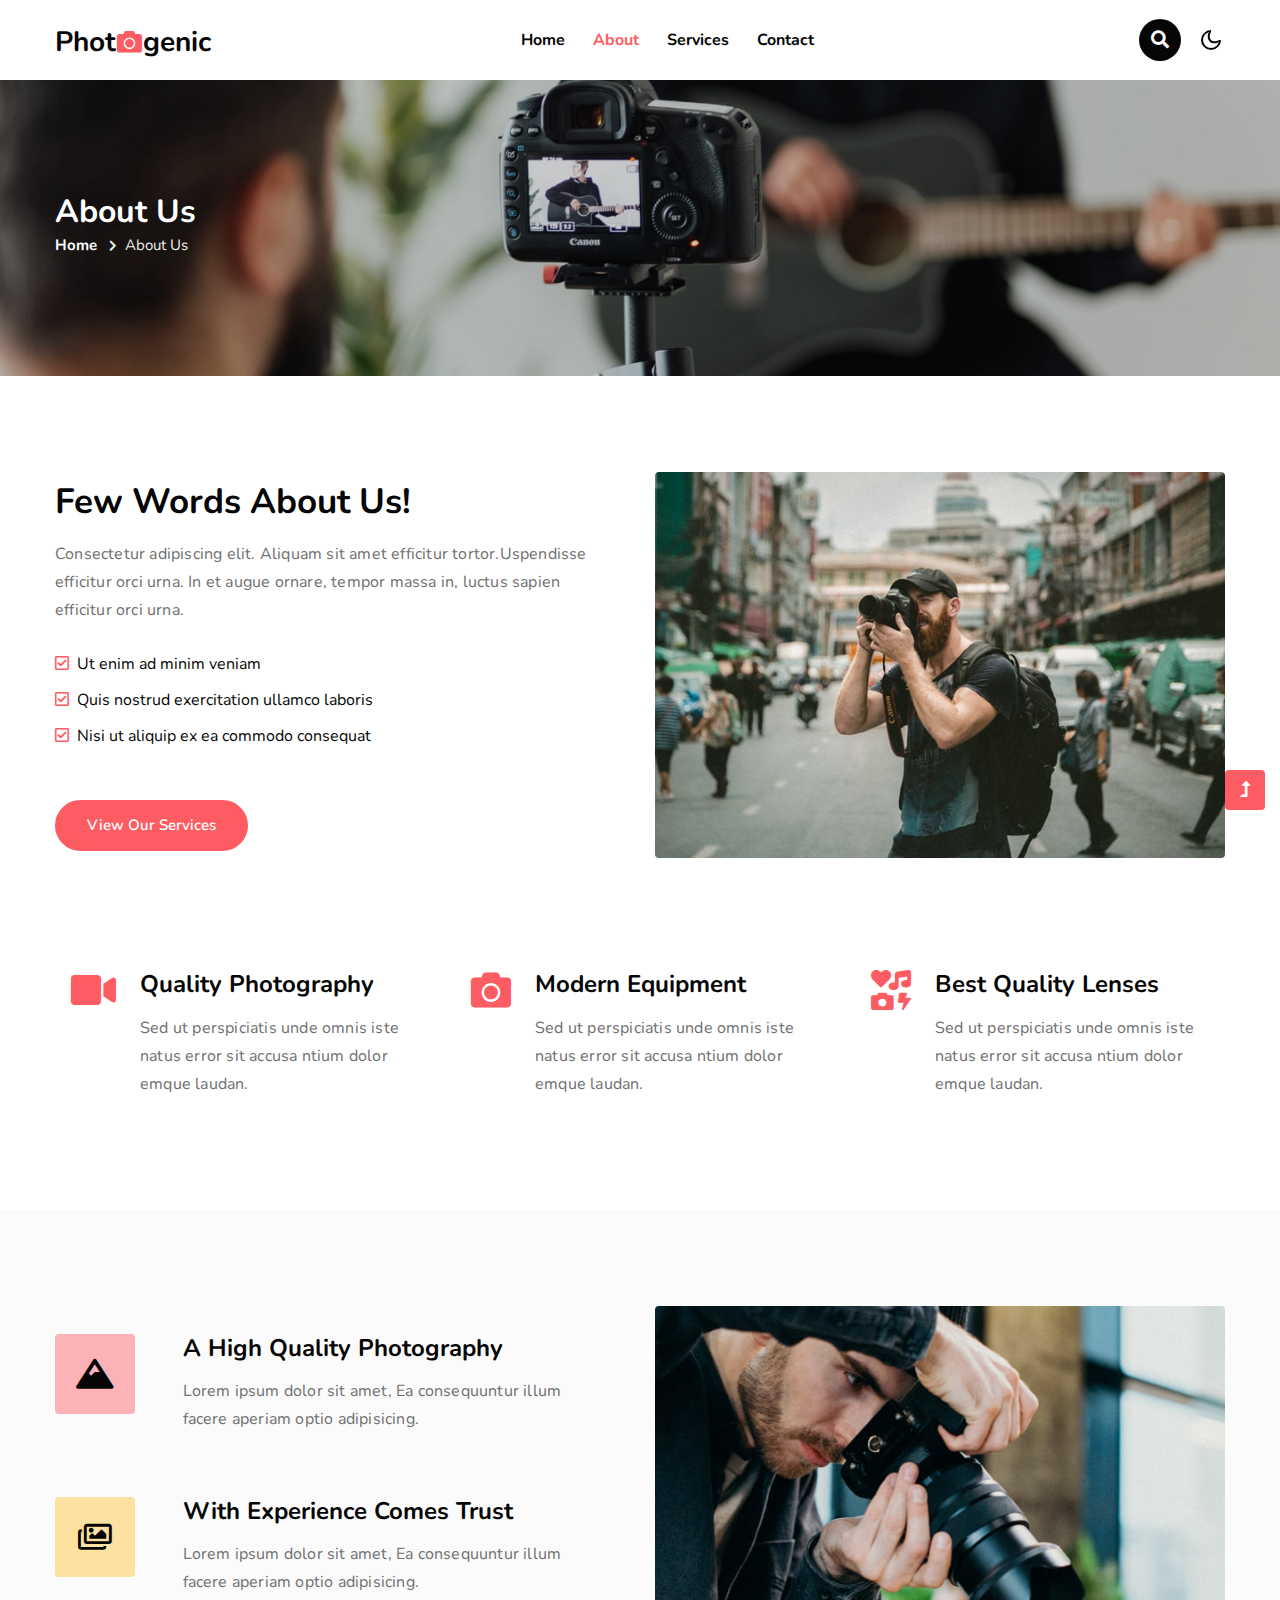
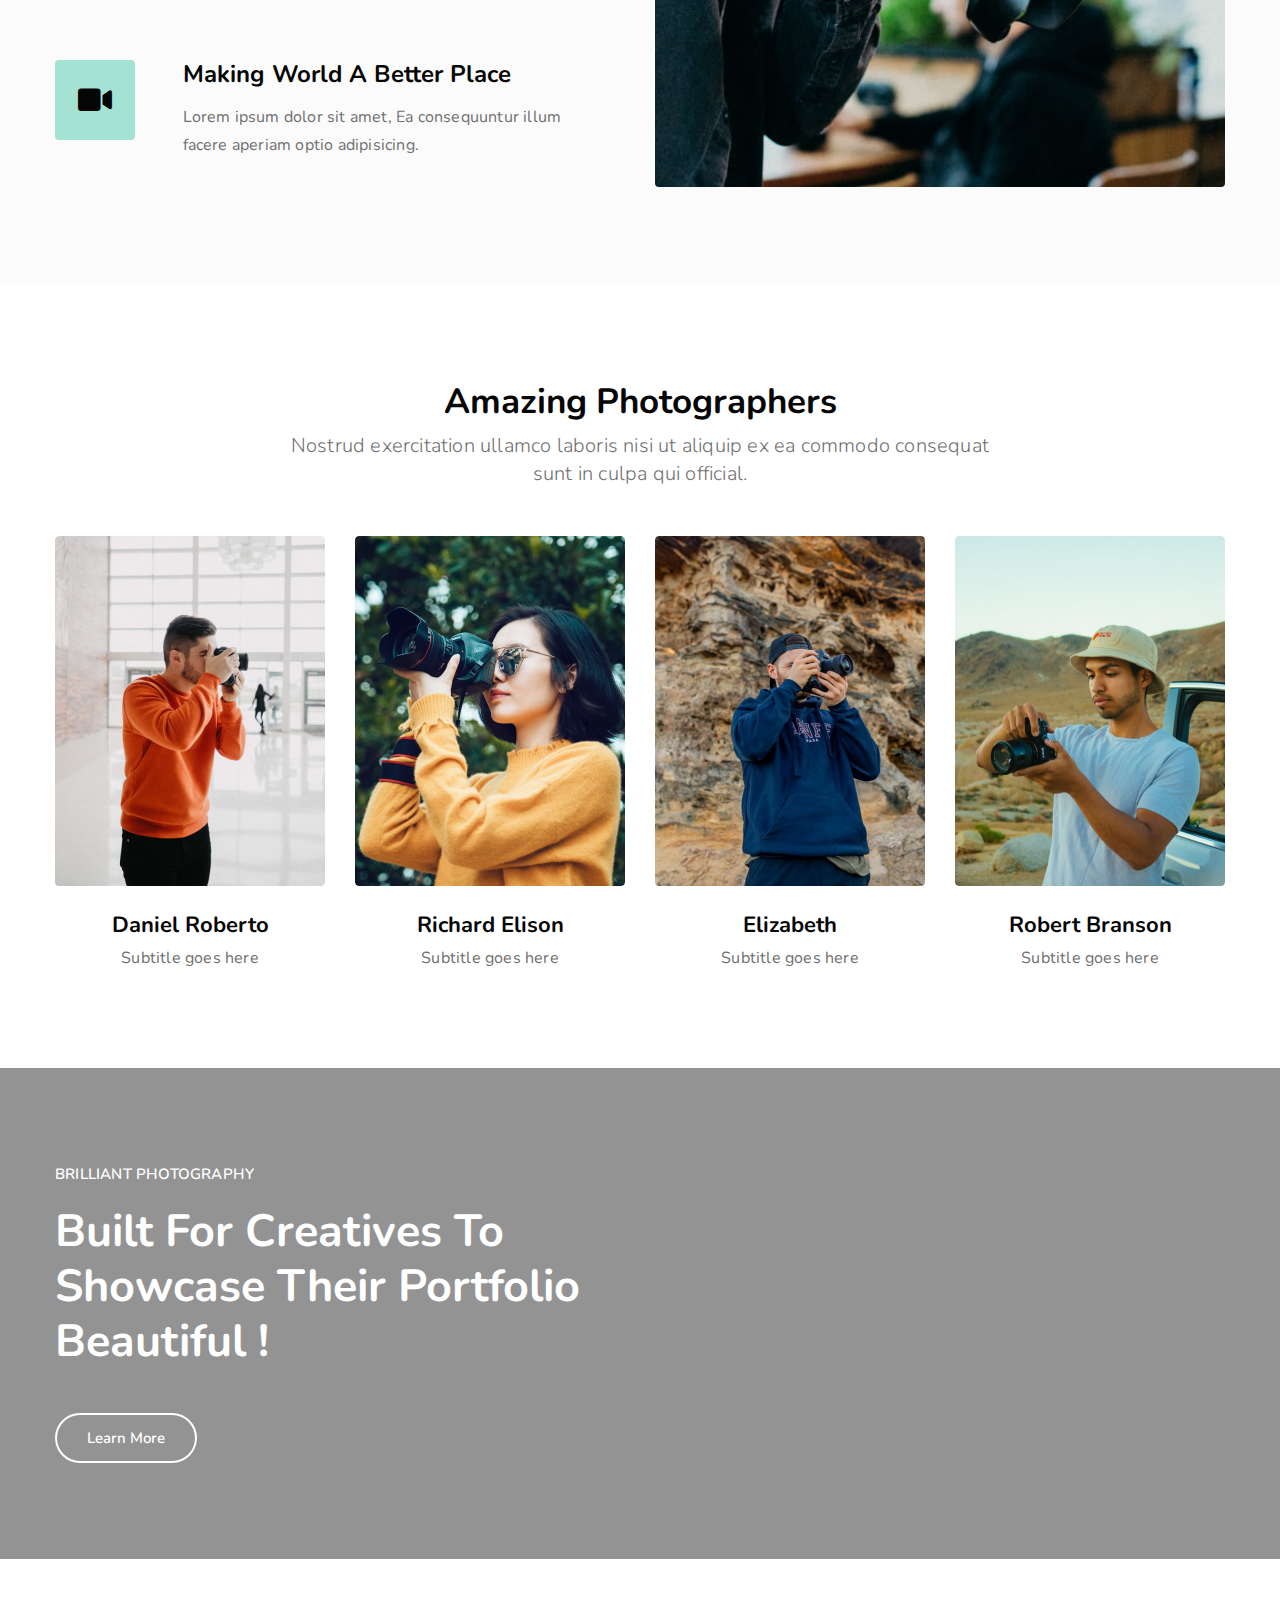
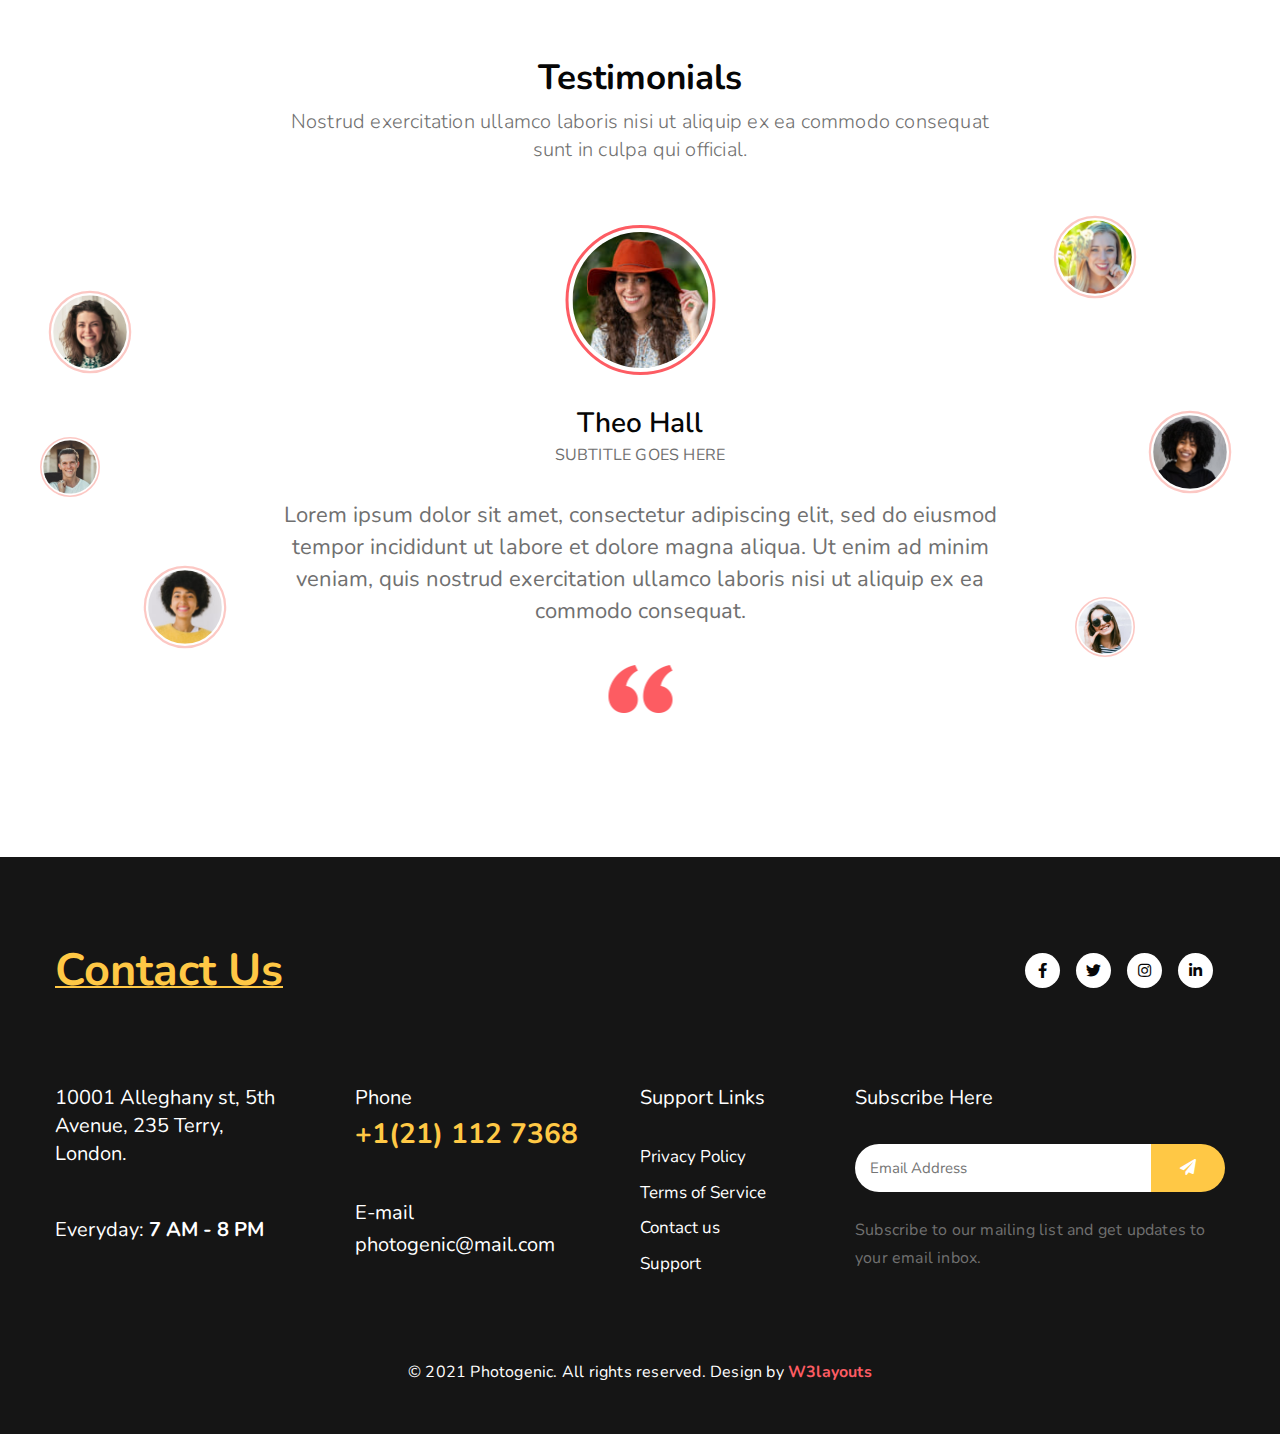
==== about.html @ de272d71 "V1" ====
<!--
Author: W3layouts
Author URL: http://w3layouts.com
-->
<!doctype html>
<html lang="en">

<head>
    <!-- Required meta tags -->
    <meta charset="utf-8">
    <meta name="viewport" content="width=device-width, initial-scale=1, shrink-to-fit=no">
    <title>Photogenic - Photo Gallery Category Bootstrap Responsive Website Template - About Us : W3Layouts</title>
    <!-- google-fonts -->
    <link href="//fonts.googleapis.com/css2?family=Nunito:wght@200;300;400;600;700;800;900&display=swap"
        rel="stylesheet">
    <link href="//fonts.googleapis.com/css2?family=Playfair+Display:wght@400;500;600;700;800;900&display=swap"
        rel="stylesheet">
    <!-- //google-fonts -->
    <!-- Template CSS Style link -->
    <link rel="stylesheet" href="assets/css/style-starter.css">
</head>

<body>
    <!--header-->
    <header id="site-header" class="fixed-top">
        <div class="container">
            <nav class="navbar navbar-expand-lg stroke">
                <h1>
                    <a class="navbar-brand" href="index.html">
                        Phot<i class="fas fa-camera"></i>genic
                    </a>
                </h1>
                <!-- if logo is image enable this   
    <a class="navbar-brand" href="#index.html">
        <img src="image-path" alt="Your logo" title="Your logo" style="height:35px;" />
    </a> -->
                <button class="navbar-toggler  collapsed bg-gradient" type="button" data-toggle="collapse"
                    data-target="#navbarTogglerDemo02" aria-controls="navbarTogglerDemo02" aria-expanded="false"
                    aria-label="Toggle navigation">
                    <span class="navbar-toggler-icon fa icon-expand fa-bars"></span>
                    <span class="navbar-toggler-icon fa icon-close fa-times"></span>
                </button>

                <div class="collapse navbar-collapse" id="navbarTogglerDemo02">
                    <ul class="navbar-nav mx-lg-auto">
                        <li class="nav-item">
                            <a class="nav-link" href="index.html">Home <span class="sr-only">(current)</span></a>
                        </li>
                        <li class="nav-item active">
                            <a class="nav-link" href="about.html">About</a>
                        </li>
                        <li class="nav-item">
                            <a class="nav-link" href="services.html">Services</a>
                        </li>
                        <li class="nav-item">
                            <a class="nav-link" href="contact.html">Contact</a>
                        </li>
                    </ul>
                </div>
                <!-- search button -->
                <div class="search-right ml-lg-3">
                    <div class="search-container">
                        <form action="/search" method="get">
                            <input class="search expandright" id="searchright" type="search" name="q"
                                placeholder="Search">
                            <label class="button searchbutton" for="searchright"><i class="fas fa-search"></i></label>
                        </form>
                    </div>
                </div>
                <!-- //search button -->
                <!-- toggle switch for light and dark theme -->
                <div class="cont-ser-position">
                    <nav class="navigation">
                        <div class="theme-switch-wrapper">
                            <label class="theme-switch" for="checkbox">
                                <input type="checkbox" id="checkbox">
                                <div class="mode-container">
                                    <i class="gg-sun"></i>
                                    <i class="gg-moon"></i>
                                </div>
                            </label>
                        </div>
                    </nav>
                </div>
                <!-- //toggle switch for light and dark theme -->
            </nav>
        </div>
    </header>
    <!--//header-->

    <!-- inner banner -->
    <section class="inner-banner py-5">
        <div class="w3l-breadcrumb py-lg-5">
            <div class="container pt-sm-5 pt-4 pb-sm-4">
                <h4 class="inner-text-title font-weight-bold pt-5">About Us</h4>
                <ul class="breadcrumbs-custom-path">
                    <li><a href="index.html">Home</a></li>
                    <li class="active"><span class="fa fa-chevron-right mx-2" aria-hidden="true"></span>About Us</li>
                </ul>
            </div>
        </div>
    </section>
    <!-- //inner banner -->

    <!-- about section -->
    <section class="w3l-about py-5">
        <div class="container py-md-5 py-4">
            <div class="row align-items-center">
                <div class="col-lg-6 pr-lg-5">
                    <h3 class="title-style mb-sm-3 mb-2">Few Words About Us!</h3>
                    <p>Consectetur adipiscing elit. Aliquam sit amet
                        efficitur tortor.Uspendisse efficitur orci urna. In et augue ornare, tempor massa in, luctus
                        sapien efficitur orci urna.</p>
                    <ul class="list-about-2 mt-sm-4 mt-3">
                        <li class="py-1"><i class="far fa-check-square mr-2"></i>Ut enim ad minim
                            veniam</li>
                        <li class="py-2"><i class="far fa-check-square mr-2"></i>Quis nostrud
                            exercitation
                            ullamco
                            laboris</li>
                        <li class="py-1"><i class="far fa-check-square mr-2"></i>Nisi ut aliquip ex
                            ea commodo
                            consequat</li>
                    </ul>
                    <a class="btn btn-style btn-style-primary-2 mt-lg-5 mt-4" href="services.html">View Our Services</a>
                </div>
                <div class="col-lg-6 mt-lg-0 mt-5">
                    <img src="assets/images/about.jpg" alt="" class="img-fluid" />
                </div>
            </div>
            <div class="row mt-5 pt-lg-5 pt-sm-2">
                <div class="col-lg-4 col-md-6">
                    <div class="about-single p-md-3 d-flex justify-content-between">
                        <div class="about-icon mr-4">
                            <i class="fas fa-video"></i>
                        </div>
                        <div class="about-content">
                            <h5 class="mb-3">Quality Photography</h5>
                            <p>Sed ut perspiciatis unde omnis iste natus error sit accusa ntium dolor emque
                                laudan.</p>
                        </div>
                    </div>
                </div>
                <div class="col-lg-4 col-md-6 mt-md-0 mt-4">
                    <div class="about-single p-md-3 d-flex justify-content-between">
                        <div class="about-icon mr-4">
                            <i class="fas fa-camera"></i>
                        </div>
                        <div class="about-content">
                            <h5 class="mb-3">Modern Equipment</h5>
                            <p>Sed ut perspiciatis unde omnis iste natus error sit accusa ntium dolor emque
                                laudan.</p>
                        </div>
                    </div>
                </div>
                <div class="col-lg-4 col-md-6 mt-md-0 mt-4">
                    <div class="about-single p-md-3 d-flex justify-content-between">
                        <div class="about-icon mr-4">
                            <i class="fas fa-icons"></i>
                        </div>
                        <div class="about-content">
                            <h5 class="mb-3">Best Quality Lenses</h5>
                            <p>Sed ut perspiciatis unde omnis iste natus error sit accusa ntium dolor emque
                                laudan.</p>
                        </div>
                    </div>
                </div>
            </div>
        </div>
    </section>
    <!-- //about section -->

    <!-- features section -->
    <section class="w3l-content-4 py-5" id="features">
        <div class="container py-md-5 py-4">
            <div class="content-info-in row align-items-center">
                <div class="content-left col-lg-6 pr-lg-5">
                    <div class="row content4-right-grids mb-sm-5 mb-4 pb-3">
                        <div class="col-2 content4-right-icon">
                            <div class="content4-icon icon-clr1">
                                <i class="fas fa-mountain"></i>
                            </div>
                        </div>
                        <div class="col-10 content4-right-info pl-lg-5">
                            <h6><a href="#url">A high quality photography</a></h6>
                            <p>Lorem ipsum dolor sit amet, Ea consequuntur illum facere aperiam optio
                                adipisicing.</p>
                        </div>
                    </div>
                    <div class="row content4-right-grids mb-sm-5 mb-4 pb-3">
                        <div class="col-2 content4-right-icon">
                            <div class="content4-icon icon-clr2">
                                <i class="far fa-images"></i>
                            </div>
                        </div>
                        <div class="col-10 content4-right-info pl-lg-5">
                            <h6><a href="#url">With experience comes trust</a></h6>
                            <p>Lorem ipsum dolor sit amet, Ea consequuntur illum facere aperiam optio
                                adipisicing.</p>
                        </div>
                    </div>
                    <div class="row content4-right-grids">
                        <div class="col-2 content4-right-icon">
                            <div class="content4-icon icon-clr3">
                                <i class="fas fa-video"></i>
                            </div>
                        </div>
                        <div class="col-10 content4-right-info pl-lg-5">
                            <h6><a href="#url">Making world a better place</a></h6>
                            <p>Lorem ipsum dolor sit amet, Ea consequuntur illum facere aperiam optio
                                adipisicing.</p>
                        </div>
                    </div>
                </div>
                <div class="content-right col-lg-6 mt-lg-0 mt-5">
                    <img src="assets/images/about2.jpg" alt="" class="img-fluid" />
                </div>
            </div>
        </div>
    </section>
    <!-- //features section -->

    <!-- team section -->
    <div class="team-area py-5" id="team">
        <div class="container py-lg-5 py-md-4 py-2">
            <div class="title-heading-w3 text-center mx-auto mb-sm-5 mb-4" style="max-width:700px">
                <h3 class="title-style">Amazing Photographers</h3>
                <p class="lead mt-2">Nostrud exercitation ullamco laboris nisi
                    ut aliquip ex ea commodo consequat sunt in culpa qui official.</p>
            </div>
            <div class="row mt-lg-5 mt-4">
                <div class="col-lg-3 col-sm-6 col-xs-12">
                    <div class="single-team">
                        <div class="img-area">
                            <img src="assets/images/team1.jpg" class="img-fluid radius-image" alt="">
                            <div class="social">
                                <ul class="list-inline">
                                    <li><a href="#url"><i class="fab fa-facebook-f"></i></a></li>
                                    <li><a href="#url"><i class="fab fa-twitter"></i></a></li>
                                    <li><a href="#url"><i class="fab fa-linkedin-in"></i></a></li>
                                </ul>
                            </div>
                        </div>
                        <div class="img-text">
                            <h4>Daniel Roberto</h4>
                            <p>Subtitle goes here</p>
                        </div>
                    </div>
                </div>
                <div class="col-lg-3 col-sm-6 col-xs-12 mt-sm-0 mt-5">
                    <div class="single-team">
                        <div class="img-area">
                            <img src="assets/images/team2.jpg" class="img-fluid radius-image" alt="">
                            <div class="social">
                                <ul class="list-inline">
                                    <li><a href="#url"><i class="fab fa-facebook-f"></i></a></li>
                                    <li><a href="#url"><i class="fab fa-twitter"></i></a></li>
                                    <li><a href="#url"><i class="fab fa-linkedin-in"></i></a></li>
                                </ul>
                            </div>
                        </div>
                        <div class="img-text">
                            <h4>Richard Elison</h4>
                            <p>Subtitle goes here</p>
                        </div>
                    </div>
                </div>
                <div class="col-lg-3 col-sm-6 col-xs-12 mt-lg-0 mt-5">
                    <div class="single-team">
                        <div class="img-area">
                            <img src="assets/images/team3.jpg" class="img-fluid radius-image" alt="">
                            <div class="social">
                                <ul class="list-inline">
                                    <li><a href="#url"><i class="fab fa-facebook-f"></i></a></li>
                                    <li><a href="#url"><i class="fab fa-twitter"></i></a></li>
                                    <li><a href="#url"><i class="fab fa-linkedin-in"></i></a></li>
                                </ul>
                            </div>
                        </div>
                        <div class="img-text">
                            <h4>Elizabeth</h4>
                            <p>Subtitle goes here</p>
                        </div>
                    </div>
                </div>
                <div class="col-lg-3 col-sm-6 col-xs-12 mt-lg-0 mt-5">
                    <div class="single-team">
                        <div class="img-area">
                            <img src="assets/images/team4.jpg" class="img-fluid radius-image" alt="">
                            <div class="social">
                                <ul class="list-inline">
                                    <li><a href="#url"><i class="fab fa-facebook-f"></i></a></li>
                                    <li><a href="#url"><i class="fab fa-twitter"></i></a></li>
                                    <li><a href="#url"><i class="fab fa-linkedin-in"></i></a></li>
                                </ul>
                            </div>
                        </div>
                        <div class="img-text">
                            <h4>Robert Branson</h4>
                            <p>Subtitle goes here</p>
                        </div>
                    </div>
                </div>
            </div>
        </div>
    </div>
    <!-- //team section -->

    <!-- content with bg -->
    <section class="w3l-content-bg">
        <div class="container py-md-5 py-4">
            <div class="row py-5">
                <div class="col-md-7">
                    <div class="left-content-bg">
                        <p class="text-tag">Brilliant Photography</p>
                        <h4 class="text-head-content">Built For Creatives To Showcase Their Portfolio Beautiful !</h4>
                        <a class="btn btn-style mt-4" href="services.html">Learn More</a>
                    </div>
                </div>
            </div>
        </div>
    </section>
    <!-- //content with bg -->

    <!-- testimonial section -->
    <section id="testimonial-area" class="pt-5">
        <div class="container pt-md-5 pt-4">
            <div class="title-heading-w3 text-center mx-auto mb-sm-5 mb-4" style="max-width:700px">
                <h3 class="title-style">Testimonials</h3>
                <p class="lead mt-2">Nostrud exercitation ullamco laboris nisi
                    ut aliquip ex ea commodo consequat sunt in culpa qui official.</p>
            </div>
            <div class="testi-wrap">
                <div class="client-single active position-1" data-position="position-1">
                    <div class="client-img">
                        <img src="assets/images/testi4.jpg" alt="" />
                    </div>
                    <div class="client-info">
                        <h3>Theo Hall</h3>
                        <p>Subtitle goes here</p>
                    </div>
                    <div class="client-comment">
                        <h3>Lorem ipsum dolor sit amet, consectetur adipiscing elit, sed do eiusmod tempor incididunt ut
                            labore et dolore magna aliqua. Ut enim ad minim veniam, quis nostrud exercitation ullamco
                            laboris nisi ut aliquip ex ea commodo consequat. </h3>
                        <img src="assets/images/quote.png" alt="" />
                    </div>
                </div>

                <div class="client-single inactive position-2" data-position="position-2">
                    <div class="client-img">
                        <img src="assets/images/testi2.jpg" alt="" />
                    </div>
                    <div class="client-info">
                        <h3>Olive Yew</h3>
                        <p>Subtitle goes here</p>
                    </div>
                    <div class="client-comment">
                        <h3>Lorem ipsum dolor sit amet, consectetur adipiscing elit, sed do eiusmod tempor incididunt ut
                            labore et dolore magna aliqua. Ut enim ad minim veniam, quis nostrud exercitation ullamco
                            laboris nisi ut aliquip ex ea commodo consequat. </h3>
                        <img src="assets/images/quote.png" alt="" />
                    </div>
                </div>

                <div class="client-single inactive position-3" data-position="position-3">
                    <div class="client-img">
                        <img src="assets/images/testi1.jpg" alt="" />
                    </div>
                    <div class="client-info">
                        <h3>Maya Didas</h3>
                        <p>Subtitle goes here</p>
                    </div>
                    <div class="client-comment">
                        <h3>Lorem ipsum dolor sit amet, consectetur adipiscing elit, sed do eiusmod tempor incididunt ut
                            labore et dolore magna aliqua. Ut enim ad minim veniam, quis nostrud exercitation ullamco
                            laboris nisi ut aliquip ex ea commodo consequat. </h3>
                        <img src="assets/images/quote.png" alt="" />
                    </div>
                </div>

                <div class="client-single inactive position-4" data-position="position-4">
                    <div class="client-img">
                        <img src="assets/images/testi3.jpg" alt="" />
                    </div>
                    <div class="client-info">
                        <h3>Brock Lee</h3>
                        <p>Subtitle goes here</p>
                    </div>
                    <div class="client-comment">
                        <h3>Lorem ipsum dolor sit amet, consectetur adipiscing elit, sed do eiusmod tempor incididunt ut
                            labore et dolore magna aliqua. Ut enim ad minim veniam, quis nostrud exercitation ullamco
                            laboris nisi ut aliquip ex ea commodo consequat. </h3>
                        <img src="assets/images/quote.png" alt="" />
                    </div>
                </div>

                <div class="client-single inactive position-5" data-position="position-5">
                    <div class="client-img">
                        <img src="assets/images/testi5.jpg" alt="" />
                    </div>
                    <div class="client-info">
                        <h3>Shona Leer</h3>
                        <p>Subtitle goes here</p>
                    </div>
                    <div class="client-comment">
                        <h3>Lorem ipsum dolor sit amet, consectetur adipiscing elit, sed do eiusmod tempor incididunt ut
                            labore et dolore magna aliqua. Ut enim ad minim veniam, quis nostrud exercitation ullamco
                            laboris nisi ut aliquip ex ea commodo consequat. </h3>
                        <img src="assets/images/quote.png" alt="" />
                    </div>
                </div>

                <div class="client-single inactive position-6" data-position="position-6">
                    <div class="client-img">
                        <img src="assets/images/testi6.jpg" alt="" />
                    </div>
                    <div class="client-info">
                        <h3>Dennis Lson</h3>
                        <p>Subtitle goes here</p>
                    </div>
                    <div class="client-comment">
                        <h3>Lorem ipsum dolor sit amet, consectetur adipiscing elit, sed do eiusmod tempor incididunt ut
                            labore et dolore magna aliqua. Ut enim ad minim veniam, quis nostrud exercitation ullamco
                            laboris nisi ut aliquip ex ea commodo consequat. </h3>
                        <img src="assets/images/quote.png" alt="" />
                    </div>
                </div>

                <div class="client-single inactive position-7" data-position="position-7">
                    <div class="client-img">
                        <img src="assets/images/testi7.jpg" alt="" />
                    </div>
                    <div class="client-info">
                        <h3>Jenna John</h3>
                        <p>Subtitle goes here</p>
                    </div>
                    <div class="client-comment">
                        <h3>Lorem ipsum dolor sit amet, consectetur adipiscing elit, sed do eiusmod tempor incididunt ut
                            labore et dolore magna aliqua. Ut enim ad minim veniam, quis nostrud exercitation ullamco
                            laboris nisi ut aliquip ex ea commodo consequat. </h3>
                        <img src="assets/images/quote.png" alt="" />
                    </div>
                </div>

            </div>
        </div>
    </section>
    <!-- //testimonial section -->

    <!-- footer -->
    <footer class="w3l-footer-29-main">
        <div class="footer-29-w3l py-5">
            <div class="container pt-md-5 pt-4">
                <div class="w3l-footer-text-style">
                    <div class="footer-list-cont d-flex align-items-center justify-content-between mb-5">
                        <h6 class="foot-sub-title">Contact Us</h6>
                        <div class="main-social-footer-29">
                            <a href="#facebook" class="facebook"><i class="fab fa-facebook-f"></i></a>
                            <a href="#twitter" class="twitter"><i class="fab fa-twitter"></i></a>
                            <a href="#instagram" class="instagram"><i class="fab fa-instagram"></i></a>
                            <a href="#linkedin" class="linkedin"><i class="fab fa-linkedin-in"></i></a>
                        </div>
                    </div>
                </div>
                <div class="row footer-top-29 pt-lg-5 pt-sm-4">
                    <div class="col-lg-3 col-sm-6">
                        <div class="address-grid">
                            <h5>10001 Alleghany st, 5th Avenue, 235 Terry, <br> London.</h5>
                            <h5 class="mt-sm-5 mt-4">Everyday: <span> 7 AM - 8 PM</span></h5>
                        </div>
                    </div>
                    <div class="col-lg-3 col-sm-6 mt-sm-0 mt-4">
                        <div class="address-grid">
                            <h5>Phone</h5>
                            <h5 class="phone-number-text mt-2"><a href="tel:+1(21) 112 7368">+1(21) 112 7368</a></h5>
                        </div>
                        <div class="address-grid mt-sm-5 mt-4">
                            <h5>E-mail</h5>
                            <h5 class="email-cont-text mt-1"> <a href="mailto:photogenic@mail.com"
                                    class="mail">photogenic@mail.com</a></h5>
                        </div>
                    </div>
                    <div class="col-lg-2 col-md-6 col-sm-5 footer-list-menu pl-lg-0 mt-lg-0 mt-sm-5 mt-4">
                        <div class="address-grid">
                            <h5 class="mb-4 pb-lg-2">Support Links</h5>
                            <ul>
                                <li><a href="#privacy">Privacy Policy</a></li>
                                <li><a href="#terms"> Terms of Service</a></li>
                                <li><a href="contact.html">Contact us</a></li>
                                <li><a href="#support"> Support</a></li>
                            </ul>
                        </div>
                    </div>
                    <div class="address-grid col-lg-4 col-md-6 col-sm-7 mt-lg-0 mt-sm-5 mt-4 w3l-footer-16-main">
                        <h5>Subscribe Here</h5>
                        <form action="#" class="subscribe d-flex mt-4 pt-lg-2 mb-4" method="post">
                            <input type="email" name="email" placeholder="Email Address" required="">
                            <button><span class="fa fa-paper-plane" aria-hidden="true"></span></button>
                        </form>
                        <p>Subscribe to our mailing list and get updates to your email inbox.</p>
                    </div>
                </div>
                <!-- copyright -->
                <div class="w3l-copyright text-center mt-lg-5 mt-sm-4 pt-md-4 pt-3">
                    <p class="copy-footer-29">© 2021 Photogenic. All rights reserved. Design by <a
                            href="https://w3layouts.com/" target="_blank">
                            W3layouts</a></p>
                </div>
            </div>
        </div>
    </footer>
    <!-- //footer -->

    <!-- Js scripts -->
    <!-- move top -->
    <button onclick="topFunction()" id="movetop" title="Go to top">
        <span class="fas fa-level-up-alt" aria-hidden="true"></span>
    </button>
    <script>
        // When the user scrolls down 20px from the top of the document, show the button
        window.onscroll = function () {
            scrollFunction()
        };

        function scrollFunction() {
            if (document.body.scrollTop > 20 || document.documentElement.scrollTop > 20) {
                document.getElementById("movetop").style.display = "block";
            } else {
                document.getElementById("movetop").style.display = "none";
            }
        }

        // When the user clicks on the button, scroll to the top of the document
        function topFunction() {
            document.body.scrollTop = 0;
            document.documentElement.scrollTop = 0;
        }
    </script>
    <!-- //move top -->

    <!-- common jquery plugin -->
    <script src="assets/js/jquery-3.3.1.min.js"></script>
    <!-- //common jquery plugin -->

    <!-- theme switch js (light and dark)-->
    <script src="assets/js/theme-change.js"></script>
    <!-- //theme switch js (light and dark)-->

    <!-- testimonial script -->
    <script>
        $(document).ready(function () {

            $('.client-single').on('click', function (event) {
                event.preventDefault();

                var active = $(this).hasClass('active');

                var parent = $(this).parents('.testi-wrap');

                if (!active) {
                    var activeBlock = parent.find('.client-single.active');

                    var currentPos = $(this).attr('data-position');

                    var newPos = activeBlock.attr('data-position');

                    activeBlock.removeClass('active').removeClass(newPos).addClass('inactive').addClass(
                        currentPos);
                    activeBlock.attr('data-position', currentPos);

                    $(this).addClass('active').removeClass('inactive').removeClass(currentPos).addClass(
                        newPos);
                    $(this).attr('data-position', newPos);

                }
            });

        }(jQuery));
    </script>
    <!-- //testimonial script -->

    <!-- MENU-JS -->
    <script>
        $(window).on("scroll", function () {
            var scroll = $(window).scrollTop();

            if (scroll >= 80) {
                $("#site-header").addClass("nav-fixed");
            } else {
                $("#site-header").removeClass("nav-fixed");
            }
        });

        //Main navigation Active Class Add Remove
        $(".navbar-toggler").on("click", function () {
            $("header").toggleClass("active");
        });
        $(document).on("ready", function () {
            if ($(window).width() > 991) {
                $("header").removeClass("active");
            }
            $(window).on("resize", function () {
                if ($(window).width() > 991) {
                    $("header").removeClass("active");
                }
            });
        });
    </script>
    <!-- //MENU-JS -->

    <!-- disable body scroll which navbar is in active -->
    <script>
        $(function () {
            $('.navbar-toggler').click(function () {
                $('body').toggleClass('noscroll');
            })
        });
    </script>
    <!-- //disable body scroll which navbar is in active -->

    <!--bootstrap-->
    <script src="assets/js/bootstrap.min.js"></script>
    <!-- //bootstrap-->
    <!-- //Js scripts -->
</body>

</html>
---- assets/css/style-starter.css ----
@charset "UTF-8";

/*--
Author: W3layouts
Author URL: http://w3layouts.com
--*/
/*!
 * Bootstrap v4.4.1 (https://getbootstrap.com/)
 * Copyright 2011-2019 The Bootstrap Authors
 * Copyright 2011-2019 Twitter, Inc.
 * Licensed under MIT (https://github.com/twbs/bootstrap/blob/master/LICENSE)
 */
:root {
  --blue: #007bff;
  --indigo: #6610f2;
  --purple: #6f42c1;
  --pink: #e83e8c;
  --red: #dc3545;
  --orange: #fd7e14;
  --yellow: #ffc107;
  --green: #28a745;
  --teal: #20c997;
  --cyan: #17a2b8;
  --white: #fff;
  --gray: #6c757d;
  --gray-dark: #343a40;
  --primary: #f34235;
  --secondary: #131514;
  --success: #28a745;
  --info: #17a2b8;
  --warning: #ffc107;
  --danger: #dc3545;
  --light: #f8f9fa;
  --dark: #343a40;
  --breakpoint-xs: 0;
  --breakpoint-sm: 576px;
  --breakpoint-md: 768px;
  --breakpoint-lg: 992px;
  --breakpoint-xl: 1200px;
  --font-family-sans-serif: -apple-system, BlinkMacSystemFont, "Segoe UI", Roboto, "Helvetica Neue", Arial, "Noto Sans", sans-serif, "Apple Color Emoji", "Segoe UI Emoji", "Segoe UI Symbol", "Noto Color Emoji";
  --font-family-monospace: SFMono-Regular, Menlo, Monaco, Consolas, "Liberation Mono", "Courier New", monospace;
}

*,
*::before,
*::after {
  box-sizing: border-box;
}

html {
  font-family: sans-serif;
  line-height: 1.15;
  -webkit-text-size-adjust: 100%;
  -webkit-tap-highlight-color: rgba(0, 0, 0, 0);
}

article,
aside,
figcaption,
figure,
footer,
header,
hgroup,
main,
nav,
section {
  display: block;
}

body {
  margin: 0;
  font-family: -apple-system, BlinkMacSystemFont, "Segoe UI", Roboto, "Helvetica Neue", Arial, "Noto Sans", sans-serif, "Apple Color Emoji", "Segoe UI Emoji", "Segoe UI Symbol", "Noto Color Emoji";
  font-size: 1rem;
  font-weight: 400;
  line-height: 1.5;
  color: #212529;
  text-align: left;
  background-color: #fff;
}

[tabindex="-1"]:focus:not(:focus-visible) {
  outline: 0 !important;
}

hr {
  box-sizing: content-box;
  height: 0;
  overflow: visible;
}

h1,
h2,
h3,
h4,
h5,
h6 {
  margin-top: 0;
  margin-bottom: 0.5rem;
}

p {
  margin-top: 0;
  margin-bottom: 1rem;
}

abbr[title],
abbr[data-original-title] {
  text-decoration: underline;
  -webkit-text-decoration: underline dotted;
  text-decoration: underline dotted;
  cursor: help;
  border-bottom: 0;
  -webkit-text-decoration-skip-ink: none;
  text-decoration-skip-ink: none;
}

address {
  margin-bottom: 1rem;
  font-style: normal;
  line-height: inherit;
}

ol,
ul,
dl {
  margin-top: 0;
  margin-bottom: 1rem;
}

ol ol,
ul ul,
ol ul,
ul ol {
  margin-bottom: 0;
}

dt {
  font-weight: 600;
}

dd {
  margin-bottom: .5rem;
  margin-left: 0;
}

blockquote {
  margin: 0 0 1rem;
}

b,
strong {
  font-weight: bolder;
}

small {
  font-size: 80%;
}

sub,
sup {
  position: relative;
  font-size: 75%;
  line-height: 0;
  vertical-align: baseline;
}

sub {
  bottom: -.25em;
}

sup {
  top: -.5em;
}

a {
  color: var(--font-color);
  text-decoration: none;
  background-color: transparent;
}

a:hover {
  color: var(--primary-color);
  text-decoration: underline;
}

a,
a:hover,
button,
button:hover {
  text-decoration: none;
  transition: .5s all;
  -moz-transition: .5s all;
}

a:not([href]) {
  color: inherit;
  text-decoration: none;
}

a:not([href]):hover {
  color: inherit;
  text-decoration: none;
}

pre,
code,
kbd,
samp {
  font-family: SFMono-Regular, Menlo, Monaco, Consolas, "Liberation Mono", "Courier New", monospace;
  font-size: 1em;
}

pre {
  margin-top: 0;
  margin-bottom: 1rem;
  overflow: auto;
}

figure {
  margin: 0 0 1rem;
}

img {
  vertical-align: middle;
  border-style: none;
}

svg {
  overflow: hidden;
  vertical-align: middle;
}

table {
  border-collapse: collapse;
}

caption {
  padding-top: 0.75rem;
  padding-bottom: 0.75rem;
  color: #6c757d;
  text-align: left;
  caption-side: bottom;
}

th {
  text-align: inherit;
}

label {
  display: inline-block;
  margin-bottom: 0.5rem;
}

button {
  border-radius: 0;
}

button:focus {
  outline: 1px dotted;
  outline: 5px auto -webkit-focus-ring-color;
}

input,
button,
select,
optgroup,
textarea {
  margin: 0;
  font-family: inherit;
  font-size: inherit;
  line-height: inherit;
}

button,
input {
  overflow: visible;
}

button,
select {
  text-transform: none;
}

select {
  word-wrap: normal;
}

button,
[type="button"],
[type="reset"],
[type="submit"] {
  -webkit-appearance: button;
}

button:not(:disabled),
[type="button"]:not(:disabled),
[type="reset"]:not(:disabled),
[type="submit"]:not(:disabled) {
  cursor: pointer;
}

button::-moz-focus-inner,
[type="button"]::-moz-focus-inner,
[type="reset"]::-moz-focus-inner,
[type="submit"]::-moz-focus-inner {
  padding: 0;
  border-style: none;
}

input[type="radio"],
input[type="checkbox"] {
  box-sizing: border-box;
  padding: 0;
}

input[type="date"],
input[type="time"],
input[type="datetime-local"],
input[type="month"] {
  -webkit-appearance: listbox;
}

textarea {
  overflow: auto;
  resize: vertical;
}

fieldset {
  min-width: 0;
  padding: 0;
  margin: 0;
  border: 0;
}

legend {
  display: block;
  width: 100%;
  max-width: 100%;
  padding: 0;
  margin-bottom: .5rem;
  font-size: 1.5rem;
  line-height: inherit;
  color: inherit;
  white-space: normal;
}

@media (max-width: 1200px) {
  legend {
    font-size: calc(1.275rem + 0.3vw);
  }
}

progress {
  vertical-align: baseline;
}

[type="number"]::-webkit-inner-spin-button,
[type="number"]::-webkit-outer-spin-button {
  height: auto;
}

[type="search"] {
  outline-offset: -2px;
  -webkit-appearance: none;
}

[type="search"]::-webkit-search-decoration {
  -webkit-appearance: none;
}

::-webkit-file-upload-button {
  font: inherit;
  -webkit-appearance: button;
}

output {
  display: inline-block;
}

summary {
  display: list-item;
  cursor: pointer;
}

template {
  display: none;
}

[hidden] {
  display: none !important;
}

h1,
h2,
h3,
h4,
h5,
h6,
.h1,
.h2,
.h3,
.h4,
.h5,
.h6 {
  margin-bottom: 0.5rem;
  font-weight: 400;
  line-height: 28px;
}

h1,
.h1 {
  font-size: 2.5rem;
}

@media (max-width: 1200px) {

  h1,
  .h1 {
    font-size: calc(1.375rem + 1.5vw);
  }
}

h2,
.h2 {
  font-size: 2rem;
}

@media (max-width: 1200px) {

  h2,
  .h2 {
    font-size: calc(1.325rem + 0.9vw);
  }
}

h3,
.h3 {
  font-size: 1.75rem;
}

@media (max-width: 1200px) {

  h3,
  .h3 {
    font-size: calc(1.3rem + 0.6vw);
  }
}

h4,
.h4 {
  font-size: 1.5rem;
}

@media (max-width: 1200px) {

  h4,
  .h4 {
    font-size: calc(1.275rem + 0.3vw);
  }
}

h5,
.h5 {
  font-size: 1.25rem;
}

h6,
.h6 {
  font-size: 1rem;
}

.lead {
  font-size: 1.25rem;
  font-weight: 300;
}

.display-1 {
  font-size: 6rem;
  font-weight: 300;
  line-height: 1.2;
}

@media (max-width: 1200px) {
  .display-1 {
    font-size: calc(1.725rem + 5.7vw);
  }
}

.display-2 {
  font-size: 5.5rem;
  font-weight: 300;
  line-height: 1.2;
}

@media (max-width: 1200px) {
  .display-2 {
    font-size: calc(1.675rem + 5.1vw);
  }
}

.display-3 {
  font-size: 4.5rem;
  font-weight: 300;
  line-height: 1.2;
}

@media (max-width: 1200px) {
  .display-3 {
    font-size: calc(1.575rem + 3.9vw);
  }
}

.display-4 {
  font-size: 3.5rem;
  font-weight: 300;
  line-height: 1.2;
}

@media (max-width: 1200px) {
  .display-4 {
    font-size: calc(1.475rem + 2.7vw);
  }
}

hr {
  margin-top: 1rem;
  margin-bottom: 1rem;
  border: 0;
  border-top: 1px solid rgba(0, 0, 0, 0.1);
}

small,
.small {
  font-size: 80%;
  font-weight: 400;
}

mark,
.mark {
  padding: 0.2em;
  background-color: #fcf8e3;
}

.list-unstyled {
  padding-left: 0;
  list-style: none;
}

.list-inline {
  padding-left: 0;
  list-style: none;
}

.list-inline-item {
  display: inline-block;
}

.list-inline-item:not(:last-child) {
  margin-right: 0.5rem;
}

.initialism {
  font-size: 90%;
  text-transform: uppercase;
}

.blockquote {
  margin-bottom: 1rem;
  font-size: 1.25rem;
}

.blockquote-footer {
  display: block;
  font-size: 80%;
  color: #6c757d;
}

.blockquote-footer::before {
  content: "\2014\00A0";
}

.img-fluid {
  max-width: 100%;
  height: auto;
  border-radius: var(--border-radius);
}

.img-thumbnail {
  padding: 0.25rem;
  background-color: #fff;
  border: 1px solid #dee2e6;
  border-radius: 0.25rem;
  max-width: 100%;
  height: auto;
}

.figure {
  display: inline-block;
}

.figure-img {
  margin-bottom: 0.5rem;
  line-height: 1;
}

.figure-caption {
  font-size: 90%;
  color: #6c757d;
}

code {
  font-size: 87.5%;
  color: #e83e8c;
  word-wrap: break-word;
}

a>code {
  color: inherit;
}

kbd {
  padding: 0.2rem 0.4rem;
  font-size: 87.5%;
  color: #fff;
  background-color: #212529;
  border-radius: 0.2rem;
}

kbd kbd {
  padding: 0;
  font-size: 100%;
  font-weight: 600;
}

pre {
  display: block;
  font-size: 87.5%;
  color: #212529;
}

pre code {
  font-size: inherit;
  color: inherit;
  word-break: normal;
}

.pre-scrollable {
  max-height: 340px;
  overflow-y: scroll;
}

.container {
  width: 100%;
  padding-right: 15px;
  padding-left: 15px;
  margin-right: auto;
  margin-left: auto;
}

@media (min-width: 576px) {
  .container {
    max-width: 540px;
  }
}

@media (min-width: 768px) {
  .container {
    max-width: 720px;
  }
}

@media (min-width: 992px) {
  .container {
    max-width: 960px;
  }
}

@media (min-width: 1200px) {
  .container {
    max-width: 1140px;
  }
}

.container-fluid,
.container-sm,
.container-md,
.container-lg,
.container-xl {
  width: 100%;
  padding-right: 15px;
  padding-left: 15px;
  margin-right: auto;
  margin-left: auto;
}

@media (min-width: 576px) {

  .container,
  .container-sm {
    max-width: 540px;
  }
}

@media (min-width: 768px) {

  .container,
  .container-sm,
  .container-md {
    max-width: 720px;
  }
}

@media (min-width: 992px) {

  .container,
  .container-sm,
  .container-md,
  .container-lg {
    max-width: 960px;
  }
}

@media (min-width: 1200px) {

  .container,
  .container-sm,
  .container-md,
  .container-lg,
  .container-xl {
    max-width: 1140px;
  }
}

.row {
  display: flex;
  flex-wrap: wrap;
  margin-right: -15px;
  margin-left: -15px;
}

.no-gutters {
  margin-right: 0;
  margin-left: 0;
}

.no-gutters>.col,
.no-gutters>[class*="col-"] {
  padding-right: 0;
  padding-left: 0;
}

.col-1,
.col-2,
.col-3,
.col-4,
.col-5,
.col-6,
.col-7,
.col-8,
.col-9,
.col-10,
.col-11,
.col-12,
.col,
.col-auto,
.col-sm-1,
.col-sm-2,
.col-sm-3,
.col-sm-4,
.col-sm-5,
.col-sm-6,
.col-sm-7,
.col-sm-8,
.col-sm-9,
.col-sm-10,
.col-sm-11,
.col-sm-12,
.col-sm,
.col-sm-auto,
.col-md-1,
.col-md-2,
.col-md-3,
.col-md-4,
.col-md-5,
.col-md-6,
.col-md-7,
.col-md-8,
.col-md-9,
.col-md-10,
.col-md-11,
.col-md-12,
.col-md,
.col-md-auto,
.col-lg-1,
.col-lg-2,
.col-lg-3,
.col-lg-4,
.col-lg-5,
.col-lg-6,
.col-lg-7,
.col-lg-8,
.col-lg-9,
.col-lg-10,
.col-lg-11,
.col-lg-12,
.col-lg,
.col-lg-auto,
.col-xl-1,
.col-xl-2,
.col-xl-3,
.col-xl-4,
.col-xl-5,
.col-xl-6,
.col-xl-7,
.col-xl-8,
.col-xl-9,
.col-xl-10,
.col-xl-11,
.col-xl-12,
.col-xl,
.col-xl-auto {
  position: relative;
  width: 100%;
  padding-right: 15px;
  padding-left: 15px;
}

.col {
  flex-basis: 0;
  flex-grow: 1;
  max-width: 100%;
}

.row-cols-1>* {
  flex: 0 0 100%;
  max-width: 100%;
}

.row-cols-2>* {
  flex: 0 0 50%;
  max-width: 50%;
}

.row-cols-3>* {
  flex: 0 0 33.33333%;
  max-width: 33.33333%;
}

.row-cols-4>* {
  flex: 0 0 25%;
  max-width: 25%;
}

.row-cols-5>* {
  flex: 0 0 20%;
  max-width: 20%;
}

.row-cols-6>* {
  flex: 0 0 16.66667%;
  max-width: 16.66667%;
}

.col-auto {
  flex: 0 0 auto;
  width: auto;
  max-width: 100%;
}

.col-1 {
  flex: 0 0 8.33333%;
  max-width: 8.33333%;
}

.col-2 {
  flex: 0 0 16.66667%;
  max-width: 16.66667%;
}

.col-3 {
  flex: 0 0 25%;
  max-width: 25%;
}

.col-4 {
  flex: 0 0 33.33333%;
  max-width: 33.33333%;
}

.col-5 {
  flex: 0 0 41.66667%;
  max-width: 41.66667%;
}

.col-6 {
  flex: 0 0 50%;
  max-width: 50%;
}

.col-7 {
  flex: 0 0 58.33333%;
  max-width: 58.33333%;
}

.col-8 {
  flex: 0 0 66.66667%;
  max-width: 66.66667%;
}

.col-9 {
  flex: 0 0 75%;
  max-width: 75%;
}

.col-10 {
  flex: 0 0 83.33333%;
  max-width: 83.33333%;
}

.col-11 {
  flex: 0 0 91.66667%;
  max-width: 91.66667%;
}

.col-12 {
  flex: 0 0 100%;
  max-width: 100%;
}

.order-first {
  order: -1;
}

.order-last {
  order: 13;
}

.order-0 {
  order: 0;
}

.order-1 {
  order: 1;
}

.order-2 {
  order: 2;
}

.order-3 {
  order: 3;
}

.order-4 {
  order: 4;
}

.order-5 {
  order: 5;
}

.order-6 {
  order: 6;
}

.order-7 {
  order: 7;
}

.order-8 {
  order: 8;
}

.order-9 {
  order: 9;
}

.order-10 {
  order: 10;
}

.order-11 {
  order: 11;
}

.order-12 {
  order: 12;
}

.offset-1 {
  margin-left: 8.33333%;
}

.offset-2 {
  margin-left: 16.66667%;
}

.offset-3 {
  margin-left: 25%;
}

.offset-4 {
  margin-left: 33.33333%;
}

.offset-5 {
  margin-left: 41.66667%;
}

.offset-6 {
  margin-left: 50%;
}

.offset-7 {
  margin-left: 58.33333%;
}

.offset-8 {
  margin-left: 66.66667%;
}

.offset-9 {
  margin-left: 75%;
}

.offset-10 {
  margin-left: 83.33333%;
}

.offset-11 {
  margin-left: 91.66667%;
}

@media (min-width: 576px) {
  .col-sm {
    flex-basis: 0;
    flex-grow: 1;
    max-width: 100%;
  }

  .row-cols-sm-1>* {
    flex: 0 0 100%;
    max-width: 100%;
  }

  .row-cols-sm-2>* {
    flex: 0 0 50%;
    max-width: 50%;
  }

  .row-cols-sm-3>* {
    flex: 0 0 33.33333%;
    max-width: 33.33333%;
  }

  .row-cols-sm-4>* {
    flex: 0 0 25%;
    max-width: 25%;
  }

  .row-cols-sm-5>* {
    flex: 0 0 20%;
    max-width: 20%;
  }

  .row-cols-sm-6>* {
    flex: 0 0 16.66667%;
    max-width: 16.66667%;
  }

  .col-sm-auto {
    flex: 0 0 auto;
    width: auto;
    max-width: 100%;
  }

  .col-sm-1 {
    flex: 0 0 8.33333%;
    max-width: 8.33333%;
  }

  .col-sm-2 {
    flex: 0 0 16.66667%;
    max-width: 16.66667%;
  }

  .col-sm-3 {
    flex: 0 0 25%;
    max-width: 25%;
  }

  .col-sm-4 {
    flex: 0 0 33.33333%;
    max-width: 33.33333%;
  }

  .col-sm-5 {
    flex: 0 0 41.66667%;
    max-width: 41.66667%;
  }

  .col-sm-6 {
    flex: 0 0 50%;
    max-width: 50%;
  }

  .col-sm-7 {
    flex: 0 0 58.33333%;
    max-width: 58.33333%;
  }

  .col-sm-8 {
    flex: 0 0 66.66667%;
    max-width: 66.66667%;
  }

  .col-sm-9 {
    flex: 0 0 75%;
    max-width: 75%;
  }

  .col-sm-10 {
    flex: 0 0 83.33333%;
    max-width: 83.33333%;
  }

  .col-sm-11 {
    flex: 0 0 91.66667%;
    max-width: 91.66667%;
  }

  .col-sm-12 {
    flex: 0 0 100%;
    max-width: 100%;
  }

  .order-sm-first {
    order: -1;
  }

  .order-sm-last {
    order: 13;
  }

  .order-sm-0 {
    order: 0;
  }

  .order-sm-1 {
    order: 1;
  }

  .order-sm-2 {
    order: 2;
  }

  .order-sm-3 {
    order: 3;
  }

  .order-sm-4 {
    order: 4;
  }

  .order-sm-5 {
    order: 5;
  }

  .order-sm-6 {
    order: 6;
  }

  .order-sm-7 {
    order: 7;
  }

  .order-sm-8 {
    order: 8;
  }

  .order-sm-9 {
    order: 9;
  }

  .order-sm-10 {
    order: 10;
  }

  .order-sm-11 {
    order: 11;
  }

  .order-sm-12 {
    order: 12;
  }

  .offset-sm-0 {
    margin-left: 0;
  }

  .offset-sm-1 {
    margin-left: 8.33333%;
  }

  .offset-sm-2 {
    margin-left: 16.66667%;
  }

  .offset-sm-3 {
    margin-left: 25%;
  }

  .offset-sm-4 {
    margin-left: 33.33333%;
  }

  .offset-sm-5 {
    margin-left: 41.66667%;
  }

  .offset-sm-6 {
    margin-left: 50%;
  }

  .offset-sm-7 {
    margin-left: 58.33333%;
  }

  .offset-sm-8 {
    margin-left: 66.66667%;
  }

  .offset-sm-9 {
    margin-left: 75%;
  }

  .offset-sm-10 {
    margin-left: 83.33333%;
  }

  .offset-sm-11 {
    margin-left: 91.66667%;
  }
}

@media (min-width: 768px) {
  .col-md {
    flex-basis: 0;
    flex-grow: 1;
    max-width: 100%;
  }

  .row-cols-md-1>* {
    flex: 0 0 100%;
    max-width: 100%;
  }

  .row-cols-md-2>* {
    flex: 0 0 50%;
    max-width: 50%;
  }

  .row-cols-md-3>* {
    flex: 0 0 33.33333%;
    max-width: 33.33333%;
  }

  .row-cols-md-4>* {
    flex: 0 0 25%;
    max-width: 25%;
  }

  .row-cols-md-5>* {
    flex: 0 0 20%;
    max-width: 20%;
  }

  .row-cols-md-6>* {
    flex: 0 0 16.66667%;
    max-width: 16.66667%;
  }

  .col-md-auto {
    flex: 0 0 auto;
    width: auto;
    max-width: 100%;
  }

  .col-md-1 {
    flex: 0 0 8.33333%;
    max-width: 8.33333%;
  }

  .col-md-2 {
    flex: 0 0 16.66667%;
    max-width: 16.66667%;
  }

  .col-md-3 {
    flex: 0 0 25%;
    max-width: 25%;
  }

  .col-md-4 {
    flex: 0 0 33.33333%;
    max-width: 33.33333%;
  }

  .col-md-5 {
    flex: 0 0 41.66667%;
    max-width: 41.66667%;
  }

  .col-md-6 {
    flex: 0 0 50%;
    max-width: 50%;
  }

  .col-md-7 {
    flex: 0 0 58.33333%;
    max-width: 58.33333%;
  }

  .col-md-8 {
    flex: 0 0 66.66667%;
    max-width: 66.66667%;
  }

  .col-md-9 {
    flex: 0 0 75%;
    max-width: 75%;
  }

  .col-md-10 {
    flex: 0 0 83.33333%;
    max-width: 83.33333%;
  }

  .col-md-11 {
    flex: 0 0 91.66667%;
    max-width: 91.66667%;
  }

  .col-md-12 {
    flex: 0 0 100%;
    max-width: 100%;
  }

  .order-md-first {
    order: -1;
  }

  .order-md-last {
    order: 13;
  }

  .order-md-0 {
    order: 0;
  }

  .order-md-1 {
    order: 1;
  }

  .order-md-2 {
    order: 2;
  }

  .order-md-3 {
    order: 3;
  }

  .order-md-4 {
    order: 4;
  }

  .order-md-5 {
    order: 5;
  }

  .order-md-6 {
    order: 6;
  }

  .order-md-7 {
    order: 7;
  }

  .order-md-8 {
    order: 8;
  }

  .order-md-9 {
    order: 9;
  }

  .order-md-10 {
    order: 10;
  }

  .order-md-11 {
    order: 11;
  }

  .order-md-12 {
    order: 12;
  }

  .offset-md-0 {
    margin-left: 0;
  }

  .offset-md-1 {
    margin-left: 8.33333%;
  }

  .offset-md-2 {
    margin-left: 16.66667%;
  }

  .offset-md-3 {
    margin-left: 25%;
  }

  .offset-md-4 {
    margin-left: 33.33333%;
  }

  .offset-md-5 {
    margin-left: 41.66667%;
  }

  .offset-md-6 {
    margin-left: 50%;
  }

  .offset-md-7 {
    margin-left: 58.33333%;
  }

  .offset-md-8 {
    margin-left: 66.66667%;
  }

  .offset-md-9 {
    margin-left: 75%;
  }

  .offset-md-10 {
    margin-left: 83.33333%;
  }

  .offset-md-11 {
    margin-left: 91.66667%;
  }
}

@media (min-width: 992px) {
  .col-lg {
    flex-basis: 0;
    flex-grow: 1;
    max-width: 100%;
  }

  .row-cols-lg-1>* {
    flex: 0 0 100%;
    max-width: 100%;
  }

  .row-cols-lg-2>* {
    flex: 0 0 50%;
    max-width: 50%;
  }

  .row-cols-lg-3>* {
    flex: 0 0 33.33333%;
    max-width: 33.33333%;
  }

  .row-cols-lg-4>* {
    flex: 0 0 25%;
    max-width: 25%;
  }

  .row-cols-lg-5>* {
    flex: 0 0 20%;
    max-width: 20%;
  }

  .row-cols-lg-6>* {
    flex: 0 0 16.66667%;
    max-width: 16.66667%;
  }

  .col-lg-auto {
    flex: 0 0 auto;
    width: auto;
    max-width: 100%;
  }

  .col-lg-1 {
    flex: 0 0 8.33333%;
    max-width: 8.33333%;
  }

  .col-lg-2 {
    flex: 0 0 16.66667%;
    max-width: 16.66667%;
  }

  .col-lg-3 {
    flex: 0 0 25%;
    max-width: 25%;
  }

  .col-lg-4 {
    flex: 0 0 33.33333%;
    max-width: 33.33333%;
  }

  .col-lg-5 {
    flex: 0 0 41.66667%;
    max-width: 41.66667%;
  }

  .col-lg-6 {
    flex: 0 0 50%;
    max-width: 50%;
  }

  .col-lg-7 {
    flex: 0 0 58.33333%;
    max-width: 58.33333%;
  }

  .col-lg-8 {
    flex: 0 0 66.66667%;
    max-width: 66.66667%;
  }

  .col-lg-9 {
    flex: 0 0 75%;
    max-width: 75%;
  }

  .col-lg-10 {
    flex: 0 0 83.33333%;
    max-width: 83.33333%;
  }

  .col-lg-11 {
    flex: 0 0 91.66667%;
    max-width: 91.66667%;
  }

  .col-lg-12 {
    flex: 0 0 100%;
    max-width: 100%;
  }

  .order-lg-first {
    order: -1;
  }

  .order-lg-last {
    order: 13;
  }

  .order-lg-0 {
    order: 0;
  }

  .order-lg-1 {
    order: 1;
  }

  .order-lg-2 {
    order: 2;
  }

  .order-lg-3 {
    order: 3;
  }

  .order-lg-4 {
    order: 4;
  }

  .order-lg-5 {
    order: 5;
  }

  .order-lg-6 {
    order: 6;
  }

  .order-lg-7 {
    order: 7;
  }

  .order-lg-8 {
    order: 8;
  }

  .order-lg-9 {
    order: 9;
  }

  .order-lg-10 {
    order: 10;
  }

  .order-lg-11 {
    order: 11;
  }

  .order-lg-12 {
    order: 12;
  }

  .offset-lg-0 {
    margin-left: 0;
  }

  .offset-lg-1 {
    margin-left: 8.33333%;
  }

  .offset-lg-2 {
    margin-left: 16.66667%;
  }

  .offset-lg-3 {
    margin-left: 25%;
  }

  .offset-lg-4 {
    margin-left: 33.33333%;
  }

  .offset-lg-5 {
    margin-left: 41.66667%;
  }

  .offset-lg-6 {
    margin-left: 50%;
  }

  .offset-lg-7 {
    margin-left: 58.33333%;
  }

  .offset-lg-8 {
    margin-left: 66.66667%;
  }

  .offset-lg-9 {
    margin-left: 75%;
  }

  .offset-lg-10 {
    margin-left: 83.33333%;
  }

  .offset-lg-11 {
    margin-left: 91.66667%;
  }
}

@media (min-width: 1200px) {
  .col-xl {
    flex-basis: 0;
    flex-grow: 1;
    max-width: 100%;
  }

  .row-cols-xl-1>* {
    flex: 0 0 100%;
    max-width: 100%;
  }

  .row-cols-xl-2>* {
    flex: 0 0 50%;
    max-width: 50%;
  }

  .row-cols-xl-3>* {
    flex: 0 0 33.33333%;
    max-width: 33.33333%;
  }

  .row-cols-xl-4>* {
    flex: 0 0 25%;
    max-width: 25%;
  }

  .row-cols-xl-5>* {
    flex: 0 0 20%;
    max-width: 20%;
  }

  .row-cols-xl-6>* {
    flex: 0 0 16.66667%;
    max-width: 16.66667%;
  }

  .col-xl-auto {
    flex: 0 0 auto;
    width: auto;
    max-width: 100%;
  }

  .col-xl-1 {
    flex: 0 0 8.33333%;
    max-width: 8.33333%;
  }

  .col-xl-2 {
    flex: 0 0 16.66667%;
    max-width: 16.66667%;
  }

  .col-xl-3 {
    flex: 0 0 25%;
    max-width: 25%;
  }

  .col-xl-4 {
    flex: 0 0 33.33333%;
    max-width: 33.33333%;
  }

  .col-xl-5 {
    flex: 0 0 41.66667%;
    max-width: 41.66667%;
  }

  .col-xl-6 {
    flex: 0 0 50%;
    max-width: 50%;
  }

  .col-xl-7 {
    flex: 0 0 58.33333%;
    max-width: 58.33333%;
  }

  .col-xl-8 {
    flex: 0 0 66.66667%;
    max-width: 66.66667%;
  }

  .col-xl-9 {
    flex: 0 0 75%;
    max-width: 75%;
  }

  .col-xl-10 {
    flex: 0 0 83.33333%;
    max-width: 83.33333%;
  }

  .col-xl-11 {
    flex: 0 0 91.66667%;
    max-width: 91.66667%;
  }

  .col-xl-12 {
    flex: 0 0 100%;
    max-width: 100%;
  }

  .order-xl-first {
    order: -1;
  }

  .order-xl-last {
    order: 13;
  }

  .order-xl-0 {
    order: 0;
  }

  .order-xl-1 {
    order: 1;
  }

  .order-xl-2 {
    order: 2;
  }

  .order-xl-3 {
    order: 3;
  }

  .order-xl-4 {
    order: 4;
  }

  .order-xl-5 {
    order: 5;
  }

  .order-xl-6 {
    order: 6;
  }

  .order-xl-7 {
    order: 7;
  }

  .order-xl-8 {
    order: 8;
  }

  .order-xl-9 {
    order: 9;
  }

  .order-xl-10 {
    order: 10;
  }

  .order-xl-11 {
    order: 11;
  }

  .order-xl-12 {
    order: 12;
  }

  .offset-xl-0 {
    margin-left: 0;
  }

  .offset-xl-1 {
    margin-left: 8.33333%;
  }

  .offset-xl-2 {
    margin-left: 16.66667%;
  }

  .offset-xl-3 {
    margin-left: 25%;
  }

  .offset-xl-4 {
    margin-left: 33.33333%;
  }

  .offset-xl-5 {
    margin-left: 41.66667%;
  }

  .offset-xl-6 {
    margin-left: 50%;
  }

  .offset-xl-7 {
    margin-left: 58.33333%;
  }

  .offset-xl-8 {
    margin-left: 66.66667%;
  }

  .offset-xl-9 {
    margin-left: 75%;
  }

  .offset-xl-10 {
    margin-left: 83.33333%;
  }

  .offset-xl-11 {
    margin-left: 91.66667%;
  }
}

.table {
  width: 100%;
  margin-bottom: 1rem;
  color: #212529;
}

.table th,
.table td {
  padding: 0.75rem;
  vertical-align: top;
  border-top: 1px solid #dee2e6;
}

.table thead th {
  vertical-align: bottom;
  border-bottom: 2px solid #dee2e6;
}

.table tbody+tbody {
  border-top: 2px solid #dee2e6;
}

.table-sm th,
.table-sm td {
  padding: 0.3rem;
}

.table-bordered {
  border: 1px solid #dee2e6;
}

.table-bordered th,
.table-bordered td {
  border: 1px solid #dee2e6;
}

.table-bordered thead th,
.table-bordered thead td {
  border-bottom-width: 2px;
}

.table-borderless th,
.table-borderless td,
.table-borderless thead th,
.table-borderless tbody+tbody {
  border: 0;
}

.table-striped tbody tr:nth-of-type(odd) {
  background-color: rgba(0, 0, 0, 0.05);
}

.table-hover tbody tr:hover {
  color: #212529;
  background-color: rgba(0, 0, 0, 0.075);
}

.table-primary,
.table-primary>th,
.table-primary>td {
  background-color: #c4f0df;
}

.table-primary th,
.table-primary td,
.table-primary thead th,
.table-primary tbody+tbody {
  border-color: #92e3c3;
}

.table-hover .table-primary:hover {
  background-color: #b0ebd4;
}

.table-hover .table-primary:hover>td,
.table-hover .table-primary:hover>th {
  background-color: #b0ebd4;
}

.table-secondary,
.table-secondary>th,
.table-secondary>td {
  background-color: #c8c7d3;
}

.table-secondary th,
.table-secondary td,
.table-secondary thead th,
.table-secondary tbody+tbody {
  border-color: #9996ae;
}

.table-hover .table-secondary:hover {
  background-color: #bab9c8;
}

.table-hover .table-secondary:hover>td,
.table-hover .table-secondary:hover>th {
  background-color: #bab9c8;
}

.table-success,
.table-success>th,
.table-success>td {
  background-color: #c3e6cb;
}

.table-success th,
.table-success td,
.table-success thead th,
.table-success tbody+tbody {
  border-color: #8fd19e;
}

.table-hover .table-success:hover {
  background-color: #b1dfbb;
}

.table-hover .table-success:hover>td,
.table-hover .table-success:hover>th {
  background-color: #b1dfbb;
}

.table-info,
.table-info>th,
.table-info>td {
  background-color: #bee5eb;
}

.table-info th,
.table-info td,
.table-info thead th,
.table-info tbody+tbody {
  border-color: #86cfda;
}

.table-hover .table-info:hover {
  background-color: #abdde5;
}

.table-hover .table-info:hover>td,
.table-hover .table-info:hover>th {
  background-color: #abdde5;
}

.table-warning,
.table-warning>th,
.table-warning>td {
  background-color: #ffeeba;
}

.table-warning th,
.table-warning td,
.table-warning thead th,
.table-warning tbody+tbody {
  border-color: #ffdf7e;
}

.table-hover .table-warning:hover {
  background-color: #ffe8a1;
}

.table-hover .table-warning:hover>td,
.table-hover .table-warning:hover>th {
  background-color: #ffe8a1;
}

.table-danger,
.table-danger>th,
.table-danger>td {
  background-color: #f5c6cb;
}

.table-danger th,
.table-danger td,
.table-danger thead th,
.table-danger tbody+tbody {
  border-color: #ed969e;
}

.table-hover .table-danger:hover {
  background-color: #f1b0b7;
}

.table-hover .table-danger:hover>td,
.table-hover .table-danger:hover>th {
  background-color: #f1b0b7;
}

.table-light,
.table-light>th,
.table-light>td {
  background-color: #fdfdfe;
}

.table-light th,
.table-light td,
.table-light thead th,
.table-light tbody+tbody {
  border-color: #fbfcfc;
}

.table-hover .table-light:hover {
  background-color: #ececf6;
}

.table-hover .table-light:hover>td,
.table-hover .table-light:hover>th {
  background-color: #ececf6;
}

.table-dark,
.table-dark>th,
.table-dark>td {
  background-color: #c6c8ca;
}

.table-dark th,
.table-dark td,
.table-dark thead th,
.table-dark tbody+tbody {
  border-color: #95999c;
}

.table-hover .table-dark:hover {
  background-color: #b9bbbe;
}

.table-hover .table-dark:hover>td,
.table-hover .table-dark:hover>th {
  background-color: #b9bbbe;
}

.table-active,
.table-active>th,
.table-active>td {
  background-color: rgba(0, 0, 0, 0.075);
}

.table-hover .table-active:hover {
  background-color: rgba(0, 0, 0, 0.075);
}

.table-hover .table-active:hover>td,
.table-hover .table-active:hover>th {
  background-color: rgba(0, 0, 0, 0.075);
}

.table .thead-dark th {
  color: #fff;
  background-color: #343a40;
  border-color: #454d55;
}

.table .thead-light th {
  color: #495057;
  background-color: #e9ecef;
  border-color: #dee2e6;
}

.table-dark {
  color: #fff;
  background-color: #343a40;
}

.table-dark th,
.table-dark td,
.table-dark thead th {
  border-color: #454d55;
}

.table-dark.table-bordered {
  border: 0;
}

.table-dark.table-striped tbody tr:nth-of-type(odd) {
  background-color: rgba(255, 255, 255, 0.05);
}

.table-dark.table-hover tbody tr:hover {
  color: #fff;
  background-color: rgba(255, 255, 255, 0.075);
}

@media (max-width: 575.98px) {
  .table-responsive-sm {
    display: block;
    width: 100%;
    overflow-x: auto;
    -webkit-overflow-scrolling: touch;
  }

  .table-responsive-sm>.table-bordered {
    border: 0;
  }
}

@media (max-width: 767.98px) {
  .table-responsive-md {
    display: block;
    width: 100%;
    overflow-x: auto;
    -webkit-overflow-scrolling: touch;
  }

  .table-responsive-md>.table-bordered {
    border: 0;
  }
}

@media (max-width: 991.98px) {
  .table-responsive-lg {
    display: block;
    width: 100%;
    overflow-x: auto;
    -webkit-overflow-scrolling: touch;
  }

  .table-responsive-lg>.table-bordered {
    border: 0;
  }
}

@media (max-width: 1199.98px) {
  .table-responsive-xl {
    display: block;
    width: 100%;
    overflow-x: auto;
    -webkit-overflow-scrolling: touch;
  }

  .table-responsive-xl>.table-bordered {
    border: 0;
  }
}

.table-responsive {
  display: block;
  width: 100%;
  overflow-x: auto;
  -webkit-overflow-scrolling: touch;
}

.table-responsive>.table-bordered {
  border: 0;
}

.form-control {
  display: block;
  width: 100%;
  height: calc(1.5em + 0.75rem + 2px);
  padding: 0.375rem 0.75rem;
  font-size: 1rem;
  font-weight: 400;
  line-height: 1.5;
  color: #495057;
  background-color: #fff;
  background-clip: padding-box;
  border: 1px solid #ced4da;
  border-radius: 0.25rem;
  transition: border-color 0.15s ease-in-out, box-shadow 0.15s ease-in-out;
}

@media (prefers-reduced-motion: reduce) {
  .form-control {
    transition: none;
  }
}

.form-control::-ms-expand {
  background-color: transparent;
  border: 0;
}

.form-control:-moz-focusring {
  color: transparent;
  text-shadow: 0 0 0 #495057;
}

.form-control:focus {
  color: #495057;
  background-color: #fff;
  border-color: #91e6c4;
  outline: 0;
  box-shadow: 0 0 0 0.2rem rgba(46, 202, 139, 0.25);
}

.form-control::-webkit-input-placeholder {
  color: #6c757d;
  opacity: 1;
}

.form-control::-moz-placeholder {
  color: #6c757d;
  opacity: 1;
}

.form-control:-ms-input-placeholder {
  color: #6c757d;
  opacity: 1;
}

.form-control::-ms-input-placeholder {
  color: #6c757d;
  opacity: 1;
}

.form-control::placeholder {
  color: #6c757d;
  opacity: 1;
}

.form-control:disabled,
.form-control[readonly] {
  background-color: #e9ecef;
  opacity: 1;
}


.input-search input::-moz-placeholder {
  color: var(--paceholder-color-search);
  opacity: 1;
}

.input-search input:-ms-input-placeholder {
  color: var(--paceholder-color-search);
  opacity: 1;
}

.input-search input::-ms-input-placeholder {
  color: var(--paceholder-color-search);
  opacity: 1;
}

.input-search input::placeholder {
  color: var(--paceholder-color-search);
  opacity: 1;
}



select.form-control:focus::-ms-value {
  color: #495057;
  background-color: #fff;
}

.form-control-file,
.form-control-range {
  display: block;
  width: 100%;
}

.col-form-label {
  padding-top: calc(0.375rem + 1px);
  padding-bottom: calc(0.375rem + 1px);
  margin-bottom: 0;
  font-size: inherit;
  line-height: 1.5;
}

.col-form-label-lg {
  padding-top: calc(0.5rem + 1px);
  padding-bottom: calc(0.5rem + 1px);
  font-size: 1.25rem;
  line-height: 1.5;
}

.col-form-label-sm {
  padding-top: calc(0.25rem + 1px);
  padding-bottom: calc(0.25rem + 1px);
  font-size: 0.875rem;
  line-height: 1.5;
}

.form-control-plaintext {
  display: block;
  width: 100%;
  padding: 0.375rem 0;
  margin-bottom: 0;
  font-size: 1rem;
  line-height: 1.5;
  color: #212529;
  background-color: transparent;
  border: solid transparent;
  border-width: 1px 0;
}

.form-control-plaintext.form-control-sm,
.form-control-plaintext.form-control-lg {
  padding-right: 0;
  padding-left: 0;
}

.form-control-sm {
  height: calc(1.5em + 0.5rem + 2px);
  padding: 0.25rem 0.5rem;
  font-size: 0.875rem;
  line-height: 1.5;
  border-radius: 0.2rem;
}

.form-control-lg {
  height: calc(1.5em + 1rem + 2px);
  padding: 0.5rem 1rem;
  font-size: 1.25rem;
  line-height: 1.5;
  border-radius: 0.3rem;
}

select.form-control[size],
select.form-control[multiple] {
  height: auto;
}

textarea.form-control {
  height: auto;
}

.form-group {
  margin-bottom: 1rem;
}

.form-text {
  display: block;
  margin-top: 0.25rem;
}

.form-row {
  display: flex;
  flex-wrap: wrap;
  margin-right: -5px;
  margin-left: -5px;
}

.form-row>.col,
.form-row>[class*="col-"] {
  padding-right: 5px;
  padding-left: 5px;
}

.form-check {
  position: relative;
  display: block;
  padding-left: 1.25rem;
}

.form-check-input {
  position: absolute;
  margin-top: 0.3rem;
  margin-left: -1.25rem;
}

.form-check-input[disabled]~.form-check-label,
.form-check-input:disabled~.form-check-label {
  color: #6c757d;
}

.form-check-label {
  margin-bottom: 0;
}

.form-check-inline {
  display: inline-flex;
  align-items: center;
  padding-left: 0;
  margin-right: 0.75rem;
}

.form-check-inline .form-check-input {
  position: static;
  margin-top: 0;
  margin-right: 0.3125rem;
  margin-left: 0;
}

.valid-feedback {
  display: none;
  width: 100%;
  margin-top: 0.25rem;
  font-size: 80%;
  color: #28a745;
}

.valid-tooltip {
  position: absolute;
  top: 100%;
  z-index: 5;
  display: none;
  max-width: 100%;
  padding: 0.25rem 0.5rem;
  margin-top: .1rem;
  font-size: 0.875rem;
  line-height: 1.5;
  color: #fff;
  background-color: rgba(40, 167, 69, 0.9);
  border-radius: 0.25rem;
}

.was-validated :valid~.valid-feedback,
.was-validated :valid~.valid-tooltip,
.is-valid~.valid-feedback,
.is-valid~.valid-tooltip {
  display: block;
}

.was-validated .form-control:valid,
.form-control.is-valid {
  border-color: #28a745;
  padding-right: calc(1.5em + 0.75rem);
  background-image: url("data:image/svg+xml,%3csvg xmlns='http://www.w3.org/2000/svg' width='8' height='8' viewBox='0 0 8 8'%3e%3cpath fill='%2328a745' d='M2.3 6.73L.6 4.53c-.4-1.04.46-1.4 1.1-.8l1.1 1.4 3.4-3.8c.6-.63 1.6-.27 1.2.7l-4 4.6c-.43.5-.8.4-1.1.1z'/%3e%3c/svg%3e");
  background-repeat: no-repeat;
  background-position: right calc(0.375em + 0.1875rem) center;
  background-size: calc(0.75em + 0.375rem) calc(0.75em + 0.375rem);
}

.was-validated .form-control:valid:focus,
.form-control.is-valid:focus {
  border-color: #28a745;
  box-shadow: 0 0 0 0.2rem rgba(40, 167, 69, 0.25);
}

.was-validated textarea.form-control:valid,
textarea.form-control.is-valid {
  padding-right: calc(1.5em + 0.75rem);
  background-position: top calc(0.375em + 0.1875rem) right calc(0.375em + 0.1875rem);
}

.was-validated .custom-select:valid,
.custom-select.is-valid {
  border-color: #28a745;
  padding-right: calc(0.75em + 2.3125rem);
  background: url("data:image/svg+xml,%3csvg xmlns='http://www.w3.org/2000/svg' width='4' height='5' viewBox='0 0 4 5'%3e%3cpath fill='%23343a40' d='M2 0L0 2h4zm0 5L0 3h4z'/%3e%3c/svg%3e") no-repeat right 0.75rem center/8px 10px, url("data:image/svg+xml,%3csvg xmlns='http://www.w3.org/2000/svg' width='8' height='8' viewBox='0 0 8 8'%3e%3cpath fill='%2328a745' d='M2.3 6.73L.6 4.53c-.4-1.04.46-1.4 1.1-.8l1.1 1.4 3.4-3.8c.6-.63 1.6-.27 1.2.7l-4 4.6c-.43.5-.8.4-1.1.1z'/%3e%3c/svg%3e") #fff no-repeat center right 1.75rem/calc(0.75em + 0.375rem) calc(0.75em + 0.375rem);
}

.was-validated .custom-select:valid:focus,
.custom-select.is-valid:focus {
  border-color: #28a745;
  box-shadow: 0 0 0 0.2rem rgba(40, 167, 69, 0.25);
}

.was-validated .form-check-input:valid~.form-check-label,
.form-check-input.is-valid~.form-check-label {
  color: #28a745;
}

.was-validated .form-check-input:valid~.valid-feedback,
.was-validated .form-check-input:valid~.valid-tooltip,
.form-check-input.is-valid~.valid-feedback,
.form-check-input.is-valid~.valid-tooltip {
  display: block;
}

.was-validated .custom-control-input:valid~.custom-control-label,
.custom-control-input.is-valid~.custom-control-label {
  color: #28a745;
}

.was-validated .custom-control-input:valid~.custom-control-label::before,
.custom-control-input.is-valid~.custom-control-label::before {
  border-color: #28a745;
}

.was-validated .custom-control-input:valid:checked~.custom-control-label::before,
.custom-control-input.is-valid:checked~.custom-control-label::before {
  border-color: #34ce57;
  background-color: #34ce57;
}

.was-validated .custom-control-input:valid:focus~.custom-control-label::before,
.custom-control-input.is-valid:focus~.custom-control-label::before {
  box-shadow: 0 0 0 0.2rem rgba(40, 167, 69, 0.25);
}

.was-validated .custom-control-input:valid:focus:not(:checked)~.custom-control-label::before,
.custom-control-input.is-valid:focus:not(:checked)~.custom-control-label::before {
  border-color: #28a745;
}

.was-validated .custom-file-input:valid~.custom-file-label,
.custom-file-input.is-valid~.custom-file-label {
  border-color: #28a745;
}

.was-validated .custom-file-input:valid:focus~.custom-file-label,
.custom-file-input.is-valid:focus~.custom-file-label {
  border-color: #28a745;
  box-shadow: 0 0 0 0.2rem rgba(40, 167, 69, 0.25);
}

.invalid-feedback {
  display: none;
  width: 100%;
  margin-top: 0.25rem;
  font-size: 80%;
  color: #dc3545;
}

.invalid-tooltip {
  position: absolute;
  top: 100%;
  z-index: 5;
  display: none;
  max-width: 100%;
  padding: 0.25rem 0.5rem;
  margin-top: .1rem;
  font-size: 0.875rem;
  line-height: 1.5;
  color: #fff;
  background-color: rgba(220, 53, 69, 0.9);
  border-radius: 0.25rem;
}

.was-validated :invalid~.invalid-feedback,
.was-validated :invalid~.invalid-tooltip,
.is-invalid~.invalid-feedback,
.is-invalid~.invalid-tooltip {
  display: block;
}

.was-validated .form-control:invalid,
.form-control.is-invalid {
  border-color: #dc3545;
  padding-right: calc(1.5em + 0.75rem);
  background-image: url("data:image/svg+xml,%3csvg xmlns='http://www.w3.org/2000/svg' width='12' height='12' fill='none' stroke='%23dc3545' viewBox='0 0 12 12'%3e%3ccircle cx='6' cy='6' r='4.5'/%3e%3cpath stroke-linejoin='round' d='M5.8 3.6h.4L6 6.5z'/%3e%3ccircle cx='6' cy='8.2' r='.6' fill='%23dc3545' stroke='none'/%3e%3c/svg%3e");
  background-repeat: no-repeat;
  background-position: right calc(0.375em + 0.1875rem) center;
  background-size: calc(0.75em + 0.375rem) calc(0.75em + 0.375rem);
}

.was-validated .form-control:invalid:focus,
.form-control.is-invalid:focus {
  border-color: #dc3545;
  box-shadow: 0 0 0 0.2rem rgba(220, 53, 69, 0.25);
}

.was-validated textarea.form-control:invalid,
textarea.form-control.is-invalid {
  padding-right: calc(1.5em + 0.75rem);
  background-position: top calc(0.375em + 0.1875rem) right calc(0.375em + 0.1875rem);
}

.was-validated .custom-select:invalid,
.custom-select.is-invalid {
  border-color: #dc3545;
  padding-right: calc(0.75em + 2.3125rem);
  background: url("data:image/svg+xml,%3csvg xmlns='http://www.w3.org/2000/svg' width='4' height='5' viewBox='0 0 4 5'%3e%3cpath fill='%23343a40' d='M2 0L0 2h4zm0 5L0 3h4z'/%3e%3c/svg%3e") no-repeat right 0.75rem center/8px 10px, url("data:image/svg+xml,%3csvg xmlns='http://www.w3.org/2000/svg' width='12' height='12' fill='none' stroke='%23dc3545' viewBox='0 0 12 12'%3e%3ccircle cx='6' cy='6' r='4.5'/%3e%3cpath stroke-linejoin='round' d='M5.8 3.6h.4L6 6.5z'/%3e%3ccircle cx='6' cy='8.2' r='.6' fill='%23dc3545' stroke='none'/%3e%3c/svg%3e") #fff no-repeat center right 1.75rem/calc(0.75em + 0.375rem) calc(0.75em + 0.375rem);
}

.was-validated .custom-select:invalid:focus,
.custom-select.is-invalid:focus {
  border-color: #dc3545;
  box-shadow: 0 0 0 0.2rem rgba(220, 53, 69, 0.25);
}

.was-validated .form-check-input:invalid~.form-check-label,
.form-check-input.is-invalid~.form-check-label {
  color: #dc3545;
}

.was-validated .form-check-input:invalid~.invalid-feedback,
.was-validated .form-check-input:invalid~.invalid-tooltip,
.form-check-input.is-invalid~.invalid-feedback,
.form-check-input.is-invalid~.invalid-tooltip {
  display: block;
}

.was-validated .custom-control-input:invalid~.custom-control-label,
.custom-control-input.is-invalid~.custom-control-label {
  color: #dc3545;
}

.was-validated .custom-control-input:invalid~.custom-control-label::before,
.custom-control-input.is-invalid~.custom-control-label::before {
  border-color: #dc3545;
}

.was-validated .custom-control-input:invalid:checked~.custom-control-label::before,
.custom-control-input.is-invalid:checked~.custom-control-label::before {
  border-color: #e4606d;
  background-color: #e4606d;
}

.was-validated .custom-control-input:invalid:focus~.custom-control-label::before,
.custom-control-input.is-invalid:focus~.custom-control-label::before {
  box-shadow: 0 0 0 0.2rem rgba(220, 53, 69, 0.25);
}

.was-validated .custom-control-input:invalid:focus:not(:checked)~.custom-control-label::before,
.custom-control-input.is-invalid:focus:not(:checked)~.custom-control-label::before {
  border-color: #dc3545;
}

.was-validated .custom-file-input:invalid~.custom-file-label,
.custom-file-input.is-invalid~.custom-file-label {
  border-color: #dc3545;
}

.was-validated .custom-file-input:invalid:focus~.custom-file-label,
.custom-file-input.is-invalid:focus~.custom-file-label {
  border-color: #dc3545;
  box-shadow: 0 0 0 0.2rem rgba(220, 53, 69, 0.25);
}

.form-inline {
  display: flex;
  flex-flow: row wrap;
  align-items: center;
}

.form-inline .form-check {
  width: 100%;
}

@media (min-width: 576px) {
  .form-inline label {
    display: flex;
    align-items: center;
    justify-content: center;
    margin-bottom: 0;
  }

  .form-inline .form-group {
    display: flex;
    flex: 0 0 auto;
    flex-flow: row wrap;
    align-items: center;
    margin-bottom: 0;
  }

  .form-inline .form-control {
    display: inline-block;
    width: auto;
    vertical-align: middle;
  }

  .form-inline .form-control-plaintext {
    display: inline-block;
  }

  .form-inline .input-group,
  .form-inline .custom-select {
    width: auto;
  }

  .form-inline .form-check {
    display: flex;
    align-items: center;
    justify-content: center;
    width: auto;
    padding-left: 0;
  }

  .form-inline .form-check-input {
    position: relative;
    flex-shrink: 0;
    margin-top: 0;
    margin-right: 0.25rem;
    margin-left: 0;
  }

  .form-inline .custom-control {
    align-items: center;
    justify-content: center;
  }

  .form-inline .custom-control-label {
    margin-bottom: 0;
  }
}

.btn {
  display: inline-block;
  font-weight: 400;
  color: #212529;
  text-align: center;
  vertical-align: middle;
  cursor: pointer;
  -webkit-user-select: none;
  -moz-user-select: none;
  -ms-user-select: none;
  user-select: none;
  background-color: transparent;
  border: 1px solid transparent;
  padding: 0.375rem 0.75rem;
  font-size: 1rem;
  line-height: 1.5;
  border-radius: 0.25rem;
  transition: color 0.15s ease-in-out, background-color 0.15s ease-in-out, border-color 0.15s ease-in-out, box-shadow 0.15s ease-in-out;
}

@media (prefers-reduced-motion: reduce) {
  .btn {
    transition: none;
  }
}

.btn:hover {
  color: #212529;
  text-decoration: none;
}

.btn:focus,
.btn.focus {
  outline: 0;
  box-shadow: 0 0 0 0.2rem rgba(46, 202, 139, 0.25);
}

.btn.disabled,
.btn:disabled {
  opacity: 0.65;
}

a.btn.disabled,
fieldset:disabled a.btn {
  pointer-events: none;
}

.btn-primary {
  color: #fff;
  background-color: #ff4c4c;
  border: none;
}

.btn-primary:hover {
  color: #fff;
  background-color: #956fef;
  box-shadow: none;
}

.btn-primary:focus,
.btn-primary.focus {
  color: #fff;
  background-color: #956fef;
  border-color: #956fef;
  box-shadow: 0 0 0 0.2rem rgb(102 16 242 / 35%);
}

.btn-primary.disabled,
.btn-primary:disabled {
  color: #fff;
  background-color: #ff4c4c;
  border-color: #ff4c4c;
}

.btn-primary:not(:disabled):not(.disabled):active,
.btn-primary:not(:disabled):not(.disabled).active,
.show>.btn-primary.dropdown-toggle {
  color: #fff;
  background-color: #956fef;
  border-color: #956fef;
}

.btn-primary:not(:disabled):not(.disabled):active:focus,
.btn-primary:not(:disabled):not(.disabled).active:focus,
.show>.btn-primary.dropdown-toggle:focus {
  box-shadow: 0 0 0 0.2rem rgb(117 202 194 / 58%);
}

.btn-secondary {
  color: #fff;
  background-color: #e71d36;
  border-color: #e71d36;
}

.btn-secondary:hover {
  color: #fff;
  background-color: #2c294a;
  border-color: #272442;
}

.btn-secondary:focus,
.btn-secondary.focus {
  color: #fff;
  background-color: #2c294a;
  border-color: #272442;
  box-shadow: 0 0 0 0.2rem rgba(88, 84, 122, 0.5);
}

.btn-secondary.disabled,
.btn-secondary:disabled {
  color: #fff;
  background-color: #e71d36;
  border-color: #e71d36;
}

.btn-secondary:not(:disabled):not(.disabled):active,
.btn-secondary:not(:disabled):not(.disabled).active,
.show>.btn-secondary.dropdown-toggle {
  color: #fff;
  background-color: #272442;
  border-color: #22203a;
}

.btn-secondary:not(:disabled):not(.disabled):active:focus,
.btn-secondary:not(:disabled):not(.disabled).active:focus,
.show>.btn-secondary.dropdown-toggle:focus {
  box-shadow: 0 0 0 0.2rem rgba(88, 84, 122, 0.5);
}

.btn-success {
  color: #fff;
  background-color: #28a745;
  border-color: #28a745;
}

.btn-success:hover {
  color: #fff;
  background-color: #218838;
  border-color: #1e7e34;
}

.btn-success:focus,
.btn-success.focus {
  color: #fff;
  background-color: #218838;
  border-color: #1e7e34;
  box-shadow: 0 0 0 0.2rem rgba(72, 180, 97, 0.5);
}

.btn-success.disabled,
.btn-success:disabled {
  color: #fff;
  background-color: #28a745;
  border-color: #28a745;
}

.btn-success:not(:disabled):not(.disabled):active,
.btn-success:not(:disabled):not(.disabled).active,
.show>.btn-success.dropdown-toggle {
  color: #fff;
  background-color: #1e7e34;
  border-color: #1c7430;
}

.btn-success:not(:disabled):not(.disabled):active:focus,
.btn-success:not(:disabled):not(.disabled).active:focus,
.show>.btn-success.dropdown-toggle:focus {
  box-shadow: 0 0 0 0.2rem rgba(72, 180, 97, 0.5);
}

.btn-info {
  color: #fff;
  background-color: #17a2b8;
  border-color: #17a2b8;
}

.btn-info:hover {
  color: #fff;
  background-color: #138496;
  border-color: #117a8b;
}

.btn-info:focus,
.btn-info.focus {
  color: #fff;
  background-color: #138496;
  border-color: #117a8b;
  box-shadow: 0 0 0 0.2rem rgb(102 16 242 / 35%);
}

.btn-info.disabled,
.btn-info:disabled {
  color: #fff;
  background-color: #17a2b8;
  border-color: #17a2b8;
}

.btn-info:not(:disabled):not(.disabled):active,
.btn-info:not(:disabled):not(.disabled).active,
.show>.btn-info.dropdown-toggle {
  color: #fff;
  background-color: #117a8b;
  border-color: #10707f;
}

.btn-info:not(:disabled):not(.disabled):active:focus,
.btn-info:not(:disabled):not(.disabled).active:focus,
.show>.btn-info.dropdown-toggle:focus {
  box-shadow: 0 0 0 0.2rem rgba(58, 176, 195, 0.5);
}

.btn-warning {
  color: #212529;
  background-color: #ffc107;
  border-color: #ffc107;
}

.btn-warning:hover {
  color: #212529;
  background-color: #e0a800;
  border-color: #d39e00;
}

.btn-warning:focus,
.btn-warning.focus {
  color: #212529;
  background-color: #e0a800;
  border-color: #d39e00;
  box-shadow: 0 0 0 0.2rem rgba(222, 170, 12, 0.5);
}

.btn-warning.disabled,
.btn-warning:disabled {
  color: #212529;
  background-color: #ffc107;
  border-color: #ffc107;
}

.btn-warning:not(:disabled):not(.disabled):active,
.btn-warning:not(:disabled):not(.disabled).active,
.show>.btn-warning.dropdown-toggle {
  color: #212529;
  background-color: #d39e00;
  border-color: #c69500;
}

.btn-warning:not(:disabled):not(.disabled):active:focus,
.btn-warning:not(:disabled):not(.disabled).active:focus,
.show>.btn-warning.dropdown-toggle:focus {
  box-shadow: 0 0 0 0.2rem rgba(222, 170, 12, 0.5);
}

.btn-danger {
  color: #fff;
  background-color: #dc3545;
  border-color: #dc3545;
}

.btn-danger:hover {
  color: #fff;
  background-color: #c82333;
  border-color: #bd2130;
}

.btn-danger:focus,
.btn-danger.focus {
  color: #fff;
  background-color: #c82333;
  border-color: #bd2130;
  box-shadow: 0 0 0 0.2rem rgba(225, 83, 97, 0.5);
}

.btn-danger.disabled,
.btn-danger:disabled {
  color: #fff;
  background-color: #dc3545;
  border-color: #dc3545;
}

.btn-danger:not(:disabled):not(.disabled):active,
.btn-danger:not(:disabled):not(.disabled).active,
.show>.btn-danger.dropdown-toggle {
  color: #fff;
  background-color: #bd2130;
  border-color: #b21f2d;
}

.btn-danger:not(:disabled):not(.disabled):active:focus,
.btn-danger:not(:disabled):not(.disabled).active:focus,
.show>.btn-danger.dropdown-toggle:focus {
  box-shadow: 0 0 0 0.2rem rgba(225, 83, 97, 0.5);
}

.btn-light {
  color: #212529;
  background-color: #f8f9fa;
  border-color: #f8f9fa;
}

.btn-light:hover {
  color: #212529;
  background-color: #e2e6ea;
  border-color: #dae0e5;
}

.btn-light:focus,
.btn-light.focus {
  color: #212529;
  background-color: #e2e6ea;
  border-color: #dae0e5;
  box-shadow: 0 0 0 0.2rem rgba(216, 217, 219, 0.5);
}

.btn-light.disabled,
.btn-light:disabled {
  color: #212529;
  background-color: #f8f9fa;
  border-color: #f8f9fa;
}

.btn-light:not(:disabled):not(.disabled):active,
.btn-light:not(:disabled):not(.disabled).active,
.show>.btn-light.dropdown-toggle {
  color: #212529;
  background-color: #dae0e5;
  border-color: #d3d9df;
}

.btn-light:not(:disabled):not(.disabled):active:focus,
.btn-light:not(:disabled):not(.disabled).active:focus,
.show>.btn-light.dropdown-toggle:focus {
  box-shadow: 0 0 0 0.2rem rgba(216, 217, 219, 0.5);
}

.btn-dark {
  color: #fff;
  background-color: #343a40;
  border-color: #343a40;
}

.btn-dark:hover {
  color: #fff;
  background-color: #23272b;
  border-color: #1d2124;
}

.btn-dark:focus,
.btn-dark.focus {
  color: #fff;
  background-color: #23272b;
  border-color: #1d2124;
  box-shadow: 0 0 0 0.2rem rgba(82, 88, 93, 0.5);
}

.btn-dark.disabled,
.btn-dark:disabled {
  color: #fff;
  background-color: #343a40;
  border-color: #343a40;
}

.btn-dark:not(:disabled):not(.disabled):active,
.btn-dark:not(:disabled):not(.disabled).active,
.show>.btn-dark.dropdown-toggle {
  color: #fff;
  background-color: #1d2124;
  border-color: #171a1d;
}

.btn-dark:not(:disabled):not(.disabled):active:focus,
.btn-dark:not(:disabled):not(.disabled).active:focus,
.show>.btn-dark.dropdown-toggle:focus {
  box-shadow: 0 0 0 0.2rem rgba(82, 88, 93, 0.5);
}

.btn-outline-primary {
  color: #ff4c4c;
  border-color: #ff4c4c;
}

.btn-outline-primary:hover {
  color: #fff;
  background-color: #ff4c4c;
  border-color: #ff4c4c;
}

.btn-outline-primary:focus,
.btn-outline-primary.focus {
  box-shadow: 0 0 0 0.2rem rgba(46, 202, 139, 0.5);
}

.btn-outline-primary.disabled,
.btn-outline-primary:disabled {
  color: #ff4c4c;
  background-color: transparent;
}

.btn-outline-primary:not(:disabled):not(.disabled):active,
.btn-outline-primary:not(:disabled):not(.disabled).active,
.show>.btn-outline-primary.dropdown-toggle {
  color: #fff;
  background-color: #ff4c4c;
  border-color: #ff4c4c;
}

.btn-outline-primary:not(:disabled):not(.disabled):active:focus,
.btn-outline-primary:not(:disabled):not(.disabled).active:focus,
.show>.btn-outline-primary.dropdown-toggle:focus {
  box-shadow: 0 0 0 0.2rem rgba(46, 202, 139, 0.5);
}

.btn-outline-secondary {
  color: #e71d36;
  border-color: #e71d36;
}

.btn-outline-secondary:hover {
  color: #fff;
  background-color: #e71d36;
  border-color: #e71d36;
}

.btn-outline-secondary:focus,
.btn-outline-secondary.focus {
  box-shadow: 0 0 0 0.2rem rgba(59, 54, 99, 0.5);
}

.btn-outline-secondary.disabled,
.btn-outline-secondary:disabled {
  color: #e71d36;
  background-color: transparent;
}

.btn-outline-secondary:not(:disabled):not(.disabled):active,
.btn-outline-secondary:not(:disabled):not(.disabled).active,
.show>.btn-outline-secondary.dropdown-toggle {
  color: #fff;
  background-color: #e71d36;
  border-color: #e71d36;
}

.btn-outline-secondary:not(:disabled):not(.disabled):active:focus,
.btn-outline-secondary:not(:disabled):not(.disabled).active:focus,
.show>.btn-outline-secondary.dropdown-toggle:focus {
  box-shadow: 0 0 0 0.2rem rgba(59, 54, 99, 0.5);
}

.btn-outline-success {
  color: #28a745;
  border-color: #28a745;
}

.btn-outline-success:hover {
  color: #fff;
  background-color: #28a745;
  border-color: #28a745;
}

.btn-outline-success:focus,
.btn-outline-success.focus {
  box-shadow: 0 0 0 0.2rem rgba(40, 167, 69, 0.5);
}

.btn-outline-success.disabled,
.btn-outline-success:disabled {
  color: #28a745;
  background-color: transparent;
}

.btn-outline-success:not(:disabled):not(.disabled):active,
.btn-outline-success:not(:disabled):not(.disabled).active,
.show>.btn-outline-success.dropdown-toggle {
  color: #fff;
  background-color: #28a745;
  border-color: #28a745;
}

.btn-outline-success:not(:disabled):not(.disabled):active:focus,
.btn-outline-success:not(:disabled):not(.disabled).active:focus,
.show>.btn-outline-success.dropdown-toggle:focus {
  box-shadow: 0 0 0 0.2rem rgba(40, 167, 69, 0.5);
}

.btn-outline-info {
  color: #17a2b8;
  border-color: #17a2b8;
}

.btn-outline-info:hover {
  color: #fff;
  background-color: #17a2b8;
  border-color: #17a2b8;
}

.btn-outline-info:focus,
.btn-outline-info.focus {
  box-shadow: 0 0 0 0.2rem rgba(23, 162, 184, 0.5);
}

.btn-outline-info.disabled,
.btn-outline-info:disabled {
  color: #17a2b8;
  background-color: transparent;
}

.btn-outline-info:not(:disabled):not(.disabled):active,
.btn-outline-info:not(:disabled):not(.disabled).active,
.show>.btn-outline-info.dropdown-toggle {
  color: #fff;
  background-color: #17a2b8;
  border-color: #17a2b8;
}

.btn-outline-info:not(:disabled):not(.disabled):active:focus,
.btn-outline-info:not(:disabled):not(.disabled).active:focus,
.show>.btn-outline-info.dropdown-toggle:focus {
  box-shadow: 0 0 0 0.2rem rgba(23, 162, 184, 0.5);
}

.btn-outline-warning {
  color: #ffc107;
  border-color: #ffc107;
}

.btn-outline-warning:hover {
  color: #212529;
  background-color: #ffc107;
  border-color: #ffc107;
}

.btn-outline-warning:focus,
.btn-outline-warning.focus {
  box-shadow: 0 0 0 0.2rem rgba(255, 193, 7, 0.5);
}

.btn-outline-warning.disabled,
.btn-outline-warning:disabled {
  color: #ffc107;
  background-color: transparent;
}

.btn-outline-warning:not(:disabled):not(.disabled):active,
.btn-outline-warning:not(:disabled):not(.disabled).active,
.show>.btn-outline-warning.dropdown-toggle {
  color: #212529;
  background-color: #ffc107;
  border-color: #ffc107;
}

.btn-outline-warning:not(:disabled):not(.disabled):active:focus,
.btn-outline-warning:not(:disabled):not(.disabled).active:focus,
.show>.btn-outline-warning.dropdown-toggle:focus {
  box-shadow: 0 0 0 0.2rem rgba(255, 193, 7, 0.5);
}

.btn-outline-danger {
  color: #dc3545;
  border-color: #dc3545;
}

.btn-outline-danger:hover {
  color: #fff;
  background-color: #dc3545;
  border-color: #dc3545;
}

.btn-outline-danger:focus,
.btn-outline-danger.focus {
  box-shadow: 0 0 0 0.2rem rgba(220, 53, 69, 0.5);
}

.btn-outline-danger.disabled,
.btn-outline-danger:disabled {
  color: #dc3545;
  background-color: transparent;
}

.btn-outline-danger:not(:disabled):not(.disabled):active,
.btn-outline-danger:not(:disabled):not(.disabled).active,
.show>.btn-outline-danger.dropdown-toggle {
  color: #fff;
  background-color: #dc3545;
  border-color: #dc3545;
}

.btn-outline-danger:not(:disabled):not(.disabled):active:focus,
.btn-outline-danger:not(:disabled):not(.disabled).active:focus,
.show>.btn-outline-danger.dropdown-toggle:focus {
  box-shadow: 0 0 0 0.2rem rgba(220, 53, 69, 0.5);
}

.btn-outline-light {
  color: #f8f9fa;
  border-color: #f8f9fa;
}

.btn-outline-light:hover {
  color: #212529;
  background-color: #f8f9fa;
  border-color: #f8f9fa;
}

.btn-outline-light:focus,
.btn-outline-light.focus {
  box-shadow: 0 0 0 0.2rem rgba(248, 249, 250, 0.5);
}

.btn-outline-light.disabled,
.btn-outline-light:disabled {
  color: #f8f9fa;
  background-color: transparent;
}

.btn-outline-light:not(:disabled):not(.disabled):active,
.btn-outline-light:not(:disabled):not(.disabled).active,
.show>.btn-outline-light.dropdown-toggle {
  color: #212529;
  background-color: #f8f9fa;
  border-color: #f8f9fa;
}

.btn-outline-light:not(:disabled):not(.disabled):active:focus,
.btn-outline-light:not(:disabled):not(.disabled).active:focus,
.show>.btn-outline-light.dropdown-toggle:focus {
  box-shadow: 0 0 0 0.2rem rgba(248, 249, 250, 0.5);
}

.btn-outline-dark {
  color: #343a40;
  border-color: #343a40;
}

.btn-outline-dark:hover {
  color: #fff;
  background-color: #343a40;
  border-color: #343a40;
}

.btn-outline-dark:focus,
.btn-outline-dark.focus {
  box-shadow: 0 0 0 0.2rem rgba(52, 58, 64, 0.5);
}

.btn-outline-dark.disabled,
.btn-outline-dark:disabled {
  color: #343a40;
  background-color: transparent;
}

.btn-outline-dark:not(:disabled):not(.disabled):active,
.btn-outline-dark:not(:disabled):not(.disabled).active,
.show>.btn-outline-dark.dropdown-toggle {
  color: #fff;
  background-color: #343a40;
  border-color: #343a40;
}

.btn-outline-dark:not(:disabled):not(.disabled):active:focus,
.btn-outline-dark:not(:disabled):not(.disabled).active:focus,
.show>.btn-outline-dark.dropdown-toggle:focus {
  box-shadow: 0 0 0 0.2rem rgba(52, 58, 64, 0.5);
}

.btn-link {
  font-weight: 400;
  color: #ff4c4c;
  text-decoration: none;
}

.btn-link:hover {
  color: #208c60;
  text-decoration: underline;
}

.btn-link:focus,
.btn-link.focus {
  text-decoration: underline;
  box-shadow: none;
}

.btn-link:disabled,
.btn-link.disabled {
  color: #6c757d;
  pointer-events: none;
}

.btn-lg,
.btn-group-lg>.btn {
  padding: 0.5rem 1rem;
  font-size: 1.25rem;
  line-height: 1.5;
  border-radius: 0.3rem;
}

.btn-sm,
.btn-group-sm>.btn {
  padding: 0.25rem 0.5rem;
  font-size: 0.875rem;
  line-height: 1.5;
  border-radius: 0.2rem;
}

.btn-block {
  display: block;
  width: 100%;
}

.btn-block+.btn-block {
  margin-top: 0.5rem;
}

input[type="submit"].btn-block,
input[type="reset"].btn-block,
input[type="button"].btn-block {
  width: 100%;
}

.fade {
  transition: opacity 0.15s linear;
}

@media (prefers-reduced-motion: reduce) {
  .fade {
    transition: none;
  }
}

.fade:not(.show) {
  opacity: 0;
}

.collapse:not(.show) {
  display: none;
}

.collapsing {
  position: relative;
  height: 0;
  overflow: hidden;
  transition: height 0.35s ease;
}

@media (prefers-reduced-motion: reduce) {
  .collapsing {
    transition: none;
  }
}

.dropup,
.dropright,
.dropdown,
.dropleft {
  position: relative;
}

.dropdown-toggle {
  white-space: nowrap;
}

.dropdown-toggle::after {
  display: inline-block;
  margin-left: 0.255em;
  vertical-align: 0.255em;
  content: "";
  border-top: 0.3em solid;
  border-right: 0.3em solid transparent;
  border-bottom: 0;
  border-left: 0.3em solid transparent;
}

.dropdown-toggle:empty::after {
  margin-left: 0;
}

.dropdown-menu {
  position: absolute;
  top: 100%;
  left: 0;
  z-index: 1000;
  display: none;
  float: left;
  min-width: 10rem;
  padding: 0.5rem 0;
  margin: 0.125rem 0 0;
  font-size: 1rem;
  color: #212529;
  text-align: left;
  list-style: none;
  background-color: #fff;
  background-clip: padding-box;
  border: 1px solid rgba(0, 0, 0, 0.15);
  border-radius: 0.25rem;
}

.dropdown-menu-left {
  right: auto;
  left: 0;
}

.dropdown-menu-right {
  right: 0;
  left: auto;
}

@media (min-width: 576px) {
  .dropdown-menu-sm-left {
    right: auto;
    left: 0;
  }

  .dropdown-menu-sm-right {
    right: 0;
    left: auto;
  }
}

@media (min-width: 768px) {
  .dropdown-menu-md-left {
    right: auto;
    left: 0;
  }

  .dropdown-menu-md-right {
    right: 0;
    left: auto;
  }
}

@media (min-width: 992px) {
  .dropdown-menu-lg-left {
    right: auto;
    left: 0;
  }

  .dropdown-menu-lg-right {
    right: 0;
    left: auto;
  }
}

@media (min-width: 1200px) {
  .dropdown-menu-xl-left {
    right: auto;
    left: 0;
  }

  .dropdown-menu-xl-right {
    right: 0;
    left: auto;
  }
}

.dropup .dropdown-menu {
  top: auto;
  bottom: 100%;
  margin-top: 0;
  margin-bottom: 0.125rem;
}

.dropup .dropdown-toggle::after {
  display: inline-block;
  margin-left: 0.255em;
  vertical-align: 0.255em;
  content: "";
  border-top: 0;
  border-right: 0.3em solid transparent;
  border-bottom: 0.3em solid;
  border-left: 0.3em solid transparent;
}

.dropup .dropdown-toggle:empty::after {
  margin-left: 0;
}

.dropright .dropdown-menu {
  top: 0;
  right: auto;
  left: 100%;
  margin-top: 0;
  margin-left: 0.125rem;
}

.dropright .dropdown-toggle::after {
  display: inline-block;
  margin-left: 0.255em;
  vertical-align: 0.255em;
  content: "";
  border-top: 0.3em solid transparent;
  border-right: 0;
  border-bottom: 0.3em solid transparent;
  border-left: 0.3em solid;
}

.dropright .dropdown-toggle:empty::after {
  margin-left: 0;
}

.dropright .dropdown-toggle::after {
  vertical-align: 0;
}

.dropleft .dropdown-menu {
  top: 0;
  right: 100%;
  left: auto;
  margin-top: 0;
  margin-right: 0.125rem;
}

.dropleft .dropdown-toggle::after {
  display: inline-block;
  margin-left: 0.255em;
  vertical-align: 0.255em;
  content: "";
}

.dropleft .dropdown-toggle::after {
  display: none;
}

.dropleft .dropdown-toggle::before {
  display: inline-block;
  margin-right: 0.255em;
  vertical-align: 0.255em;
  content: "";
  border-top: 0.3em solid transparent;
  border-right: 0.3em solid;
  border-bottom: 0.3em solid transparent;
}

.dropleft .dropdown-toggle:empty::after {
  margin-left: 0;
}

.dropleft .dropdown-toggle::before {
  vertical-align: 0;
}

.dropdown-menu[x-placement^="top"],
.dropdown-menu[x-placement^="right"],
.dropdown-menu[x-placement^="bottom"],
.dropdown-menu[x-placement^="left"] {
  right: auto;
  bottom: auto;
}

.dropdown-divider {
  height: 0;
  margin: 0.5rem 0;
  overflow: hidden;
  border-top: 1px solid #e9ecef;
}

.dropdown-item {
  display: block;
  width: 100%;
  padding: 0.25rem 1.5rem;
  clear: both;
  font-weight: 500;
  color: #212529;
  text-align: inherit;
  white-space: nowrap;
  background-color: transparent;
  border: 0;
}

.dropdown-item:hover,
.dropdown-item:focus {
  color: #16181b;
  text-decoration: none;
  background-color: #f8f9fa;
}

.dropdown-item.active,
.dropdown-item:active {
  color: #fff;
  text-decoration: none;
  background-color: #ff4c4c;
}

.dropdown-item.disabled,
.dropdown-item:disabled {
  color: #6c757d;
  pointer-events: none;
  background-color: transparent;
}

.dropdown-menu.show {
  display: block;
}

.dropdown-header {
  display: block;
  padding: 0.5rem 1.5rem;
  margin-bottom: 0;
  font-size: 0.875rem;
  color: #6c757d;
  white-space: nowrap;
}

.dropdown-item-text {
  display: block;
  padding: 0.25rem 1.5rem;
  color: #212529;
}

.btn-group,
.btn-group-vertical {
  position: relative;
  display: inline-flex;
  vertical-align: middle;
}

.btn-group>.btn,
.btn-group-vertical>.btn {
  position: relative;
  flex: 1 1 auto;
}

.btn-group>.btn:hover,
.btn-group-vertical>.btn:hover {
  z-index: 1;
}

.btn-group>.btn:focus,
.btn-group>.btn:active,
.btn-group>.btn.active,
.btn-group-vertical>.btn:focus,
.btn-group-vertical>.btn:active,
.btn-group-vertical>.btn.active {
  z-index: 1;
}

.btn-toolbar {
  display: flex;
  flex-wrap: wrap;
  justify-content: flex-start;
}

.btn-toolbar .input-group {
  width: auto;
}

.btn-group>.btn:not(:first-child),
.btn-group>.btn-group:not(:first-child) {
  margin-left: -1px;
}

.btn-group>.btn:not(:last-child):not(.dropdown-toggle),
.btn-group>.btn-group:not(:last-child)>.btn {
  border-top-right-radius: 0;
  border-bottom-right-radius: 0;
}

.btn-group>.btn:not(:first-child),
.btn-group>.btn-group:not(:first-child)>.btn {
  border-top-left-radius: 0;
  border-bottom-left-radius: 0;
}

.dropdown-toggle-split {
  padding-right: 0.5625rem;
  padding-left: 0.5625rem;
}

.dropdown-toggle-split::after,
.dropup .dropdown-toggle-split::after,
.dropright .dropdown-toggle-split::after {
  margin-left: 0;
}

.dropleft .dropdown-toggle-split::before {
  margin-right: 0;
}

.btn-sm+.dropdown-toggle-split,
.btn-group-sm>.btn+.dropdown-toggle-split {
  padding-right: 0.375rem;
  padding-left: 0.375rem;
}

.btn-lg+.dropdown-toggle-split,
.btn-group-lg>.btn+.dropdown-toggle-split {
  padding-right: 0.75rem;
  padding-left: 0.75rem;
}

.btn-group-vertical {
  flex-direction: column;
  align-items: flex-start;
  justify-content: center;
}

.btn-group-vertical>.btn,
.btn-group-vertical>.btn-group {
  width: 100%;
}

.btn-group-vertical>.btn:not(:first-child),
.btn-group-vertical>.btn-group:not(:first-child) {
  margin-top: -1px;
}

.btn-group-vertical>.btn:not(:last-child):not(.dropdown-toggle),
.btn-group-vertical>.btn-group:not(:last-child)>.btn {
  border-bottom-right-radius: 0;
  border-bottom-left-radius: 0;
}

.btn-group-vertical>.btn:not(:first-child),
.btn-group-vertical>.btn-group:not(:first-child)>.btn {
  border-top-left-radius: 0;
  border-top-right-radius: 0;
}

.btn-group-toggle>.btn,
.btn-group-toggle>.btn-group>.btn {
  margin-bottom: 0;
}

.btn-group-toggle>.btn input[type="radio"],
.btn-group-toggle>.btn input[type="checkbox"],
.btn-group-toggle>.btn-group>.btn input[type="radio"],
.btn-group-toggle>.btn-group>.btn input[type="checkbox"] {
  position: absolute;
  clip: rect(0, 0, 0, 0);
  pointer-events: none;
}

.input-group {
  position: relative;
  display: flex;
  flex-wrap: wrap;
  align-items: stretch;
  width: 100%;
}

.input-group>.form-control,
.input-group>.form-control-plaintext,
.input-group>.custom-select,
.input-group>.custom-file {
  position: relative;
  flex: 1 1 0%;
  min-width: 0;
  margin-bottom: 0;
}

.input-group>.form-control+.form-control,
.input-group>.form-control+.custom-select,
.input-group>.form-control+.custom-file,
.input-group>.form-control-plaintext+.form-control,
.input-group>.form-control-plaintext+.custom-select,
.input-group>.form-control-plaintext+.custom-file,
.input-group>.custom-select+.form-control,
.input-group>.custom-select+.custom-select,
.input-group>.custom-select+.custom-file,
.input-group>.custom-file+.form-control,
.input-group>.custom-file+.custom-select,
.input-group>.custom-file+.custom-file {
  margin-left: -1px;
}

.input-group>.form-control:focus,
.input-group>.custom-select:focus,
.input-group>.custom-file .custom-file-input:focus~.custom-file-label {
  z-index: 3;
}

.input-group>.custom-file .custom-file-input:focus {
  z-index: 4;
}

.input-group>.form-control:not(:last-child),
.input-group>.custom-select:not(:last-child) {
  border-top-right-radius: 0;
  border-bottom-right-radius: 0;
}

.input-group>.form-control:not(:first-child),
.input-group>.custom-select:not(:first-child) {
  border-top-left-radius: 0;
  border-bottom-left-radius: 0;
}

.input-group>.custom-file {
  display: flex;
  align-items: center;
}

.input-group>.custom-file:not(:last-child) .custom-file-label,
.input-group>.custom-file:not(:last-child) .custom-file-label::after {
  border-top-right-radius: 0;
  border-bottom-right-radius: 0;
}

.input-group>.custom-file:not(:first-child) .custom-file-label {
  border-top-left-radius: 0;
  border-bottom-left-radius: 0;
}

.input-group-prepend,
.input-group-append {
  display: flex;
}

.input-group-prepend .btn,
.input-group-append .btn {
  position: relative;
  z-index: 2;
}

.input-group-prepend .btn:focus,
.input-group-append .btn:focus {
  z-index: 3;
}

.input-group-prepend .btn+.btn,
.input-group-prepend .btn+.input-group-text,
.input-group-prepend .input-group-text+.input-group-text,
.input-group-prepend .input-group-text+.btn,
.input-group-append .btn+.btn,
.input-group-append .btn+.input-group-text,
.input-group-append .input-group-text+.input-group-text,
.input-group-append .input-group-text+.btn {
  margin-left: -1px;
}

.input-group-prepend {
  margin-right: -1px;
}

.input-group-append {
  margin-left: -1px;
}

.input-group-text {
  display: flex;
  align-items: center;
  padding: 0.375rem 0.75rem;
  margin-bottom: 0;
  font-size: 1rem;
  font-weight: 400;
  line-height: 1.5;
  color: #495057;
  text-align: center;
  white-space: nowrap;
  background-color: #e9ecef;
  border: 1px solid #ced4da;
  border-radius: 0.25rem;
}

.input-group-text input[type="radio"],
.input-group-text input[type="checkbox"] {
  margin-top: 0;
}

.input-group-lg>.form-control:not(textarea),
.input-group-lg>.custom-select {
  height: calc(1.5em + 1rem + 2px);
}

.input-group-lg>.form-control,
.input-group-lg>.custom-select,
.input-group-lg>.input-group-prepend>.input-group-text,
.input-group-lg>.input-group-append>.input-group-text,
.input-group-lg>.input-group-prepend>.btn,
.input-group-lg>.input-group-append>.btn {
  padding: 0.5rem 1rem;
  font-size: 1.25rem;
  line-height: 1.5;
  border-radius: 0.3rem;
}

.input-group-sm>.form-control:not(textarea),
.input-group-sm>.custom-select {
  height: calc(1.5em + 0.5rem + 2px);
}

.input-group-sm>.form-control,
.input-group-sm>.custom-select,
.input-group-sm>.input-group-prepend>.input-group-text,
.input-group-sm>.input-group-append>.input-group-text,
.input-group-sm>.input-group-prepend>.btn,
.input-group-sm>.input-group-append>.btn {
  padding: 0.25rem 0.5rem;
  font-size: 0.875rem;
  line-height: 1.5;
  border-radius: 0.2rem;
}

.input-group-lg>.custom-select,
.input-group-sm>.custom-select {
  padding-right: 1.75rem;
}

.input-group>.input-group-prepend>.btn,
.input-group>.input-group-prepend>.input-group-text,
.input-group>.input-group-append:not(:last-child)>.btn,
.input-group>.input-group-append:not(:last-child)>.input-group-text,
.input-group>.input-group-append:last-child>.btn:not(:last-child):not(.dropdown-toggle),
.input-group>.input-group-append:last-child>.input-group-text:not(:last-child) {
  border-top-right-radius: 0;
  border-bottom-right-radius: 0;
}

.input-group>.input-group-append>.btn,
.input-group>.input-group-append>.input-group-text,
.input-group>.input-group-prepend:not(:first-child)>.btn,
.input-group>.input-group-prepend:not(:first-child)>.input-group-text,
.input-group>.input-group-prepend:first-child>.btn:not(:first-child),
.input-group>.input-group-prepend:first-child>.input-group-text:not(:first-child) {
  border-top-left-radius: 0;
  border-bottom-left-radius: 0;
}

.custom-control {
  position: relative;
  display: block;
  min-height: 1.5rem;
  padding-left: 1.5rem;
}

.custom-control-inline {
  display: inline-flex;
  margin-right: 1rem;
}

.custom-control-input {
  position: absolute;
  left: 0;
  z-index: -1;
  width: 1rem;
  height: 1.25rem;
  opacity: 0;
}

.custom-control-input:checked~.custom-control-label::before {
  color: #fff;
  border-color: #ff4c4c;
  background-color: #ff4c4c;
}

.custom-control-input:focus~.custom-control-label::before {
  box-shadow: 0 0 0 0.2rem rgba(46, 202, 139, 0.25);
}

.custom-control-input:focus:not(:checked)~.custom-control-label::before {
  border-color: #91e6c4;
}

.custom-control-input:not(:disabled):active~.custom-control-label::before {
  color: #fff;
  background-color: #bbf0da;
  border-color: #bbf0da;
}

.custom-control-input[disabled]~.custom-control-label,
.custom-control-input:disabled~.custom-control-label {
  color: #6c757d;
}

.custom-control-input[disabled]~.custom-control-label::before,
.custom-control-input:disabled~.custom-control-label::before {
  background-color: #e9ecef;
}

.custom-control-label {
  position: relative;
  margin-bottom: 0;
  vertical-align: top;
}

.custom-control-label::before {
  position: absolute;
  top: 0.25rem;
  left: -1.5rem;
  display: block;
  width: 1rem;
  height: 1rem;
  pointer-events: none;
  content: "";
  background-color: #fff;
  border: #adb5bd solid 1px;
}

.custom-control-label::after {
  position: absolute;
  top: 0.25rem;
  left: -1.5rem;
  display: block;
  width: 1rem;
  height: 1rem;
  content: "";
  background: no-repeat 50% / 50% 50%;
}

.custom-checkbox .custom-control-label::before {
  border-radius: 0.25rem;
}

.custom-checkbox .custom-control-input:checked~.custom-control-label::after {
  background-image: url("data:image/svg+xml,%3csvg xmlns='http://www.w3.org/2000/svg' width='8' height='8' viewBox='0 0 8 8'%3e%3cpath fill='%23fff' d='M6.564.75l-3.59 3.612-1.538-1.55L0 4.26l2.974 2.99L8 2.193z'/%3e%3c/svg%3e");
}

.custom-checkbox .custom-control-input:indeterminate~.custom-control-label::before {
  border-color: #ff4c4c;
  background-color: #ff4c4c;
}

.custom-checkbox .custom-control-input:indeterminate~.custom-control-label::after {
  background-image: url("data:image/svg+xml,%3csvg xmlns='http://www.w3.org/2000/svg' width='4' height='4' viewBox='0 0 4 4'%3e%3cpath stroke='%23fff' d='M0 2h4'/%3e%3c/svg%3e");
}

.custom-checkbox .custom-control-input:disabled:checked~.custom-control-label::before {
  background-color: rgba(46, 202, 139, 0.5);
}

.custom-checkbox .custom-control-input:disabled:indeterminate~.custom-control-label::before {
  background-color: rgba(46, 202, 139, 0.5);
}

.custom-radio .custom-control-label::before {
  border-radius: 50%;
}

.custom-radio .custom-control-input:checked~.custom-control-label::after {
  background-image: url("data:image/svg+xml,%3csvg xmlns='http://www.w3.org/2000/svg' width='12' height='12' viewBox='-4 -4 8 8'%3e%3ccircle r='3' fill='%23fff'/%3e%3c/svg%3e");
}

.custom-radio .custom-control-input:disabled:checked~.custom-control-label::before {
  background-color: rgba(46, 202, 139, 0.5);
}

.custom-switch {
  padding-left: 2.25rem;
}

.custom-switch .custom-control-label::before {
  left: -2.25rem;
  width: 1.75rem;
  pointer-events: all;
  border-radius: 0.5rem;
}

.custom-switch .custom-control-label::after {
  top: calc(0.25rem + 2px);
  left: calc(-2.25rem + 2px);
  width: calc(1rem - 4px);
  height: calc(1rem - 4px);
  background-color: #adb5bd;
  border-radius: 0.5rem;
  transition: transform 0.15s ease-in-out, background-color 0.15s ease-in-out, border-color 0.15s ease-in-out, box-shadow 0.15s ease-in-out;
}

@media (prefers-reduced-motion: reduce) {
  .custom-switch .custom-control-label::after {
    transition: none;
  }
}

.custom-switch .custom-control-input:checked~.custom-control-label::after {
  background-color: #fff;
  transform: translateX(0.75rem);
}

.custom-switch .custom-control-input:disabled:checked~.custom-control-label::before {
  background-color: rgba(46, 202, 139, 0.5);
}

.custom-select {
  display: inline-block;
  width: 100%;
  height: calc(1.5em + 0.75rem + 2px);
  padding: 0.375rem 1.75rem 0.375rem 0.75rem;
  font-size: 1rem;
  font-weight: 400;
  line-height: 1.5;
  color: #495057;
  vertical-align: middle;
  background: #fff url("data:image/svg+xml,%3csvg xmlns='http://www.w3.org/2000/svg' width='4' height='5' viewBox='0 0 4 5'%3e%3cpath fill='%23343a40' d='M2 0L0 2h4zm0 5L0 3h4z'/%3e%3c/svg%3e") no-repeat right 0.75rem center/8px 10px;
  border: 1px solid #ced4da;
  border-radius: 0.25rem;
  -webkit-appearance: none;
  -moz-appearance: none;
  appearance: none;
}

.custom-select:focus {
  border-color: #91e6c4;
  outline: 0;
  box-shadow: 0 0 0 0.2rem rgba(46, 202, 139, 0.25);
}

.custom-select:focus::-ms-value {
  color: #495057;
  background-color: #fff;
}

.custom-select[multiple],
.custom-select[size]:not([size="1"]) {
  height: auto;
  padding-right: 0.75rem;
  background-image: none;
}

.custom-select:disabled {
  color: #6c757d;
  background-color: #e9ecef;
}

.custom-select::-ms-expand {
  display: none;
}

.custom-select:-moz-focusring {
  color: transparent;
  text-shadow: 0 0 0 #495057;
}

.custom-select-sm {
  height: calc(1.5em + 0.5rem + 2px);
  padding-top: 0.25rem;
  padding-bottom: 0.25rem;
  padding-left: 0.5rem;
  font-size: 0.875rem;
}

.custom-select-lg {
  height: calc(1.5em + 1rem + 2px);
  padding-top: 0.5rem;
  padding-bottom: 0.5rem;
  padding-left: 1rem;
  font-size: 1.25rem;
}

.custom-file {
  position: relative;
  display: inline-block;
  width: 100%;
  height: calc(1.5em + 0.75rem + 2px);
  margin-bottom: 0;
}

.custom-file-input {
  position: relative;
  z-index: 2;
  width: 100%;
  height: calc(1.5em + 0.75rem + 2px);
  margin: 0;
  opacity: 0;
}

.custom-file-input:focus~.custom-file-label {
  border-color: #91e6c4;
  box-shadow: 0 0 0 0.2rem rgba(46, 202, 139, 0.25);
}

.custom-file-input[disabled]~.custom-file-label,
.custom-file-input:disabled~.custom-file-label {
  background-color: #e9ecef;
}

.custom-file-input:lang(en)~.custom-file-label::after {
  content: "Browse";
}

.custom-file-input~.custom-file-label[data-browse]::after {
  content: attr(data-browse);
}

.custom-file-label {
  position: absolute;
  top: 0;
  right: 0;
  left: 0;
  z-index: 1;
  height: calc(1.5em + 0.75rem + 2px);
  padding: 0.375rem 0.75rem;
  font-weight: 400;
  line-height: 1.5;
  color: #495057;
  background-color: #fff;
  border: 1px solid #ced4da;
  border-radius: 0.25rem;
}

.custom-file-label::after {
  position: absolute;
  top: 0;
  right: 0;
  bottom: 0;
  z-index: 3;
  display: block;
  height: calc(1.5em + 0.75rem);
  padding: 0.375rem 0.75rem;
  line-height: 1.5;
  color: #495057;
  content: "Browse";
  background-color: #e9ecef;
  border-left: inherit;
  border-radius: 0 0.25rem 0.25rem 0;
}

.custom-range {
  width: 100%;
  height: 1.4rem;
  padding: 0;
  background-color: transparent;
  -webkit-appearance: none;
  -moz-appearance: none;
  appearance: none;
}

.custom-range:focus {
  outline: none;
}

.custom-range:focus::-webkit-slider-thumb {
  box-shadow: 0 0 0 1px #fff, 0 0 0 0.2rem rgba(46, 202, 139, 0.25);
}

.custom-range:focus::-moz-range-thumb {
  box-shadow: 0 0 0 1px #fff, 0 0 0 0.2rem rgba(46, 202, 139, 0.25);
}

.custom-range:focus::-ms-thumb {
  box-shadow: 0 0 0 1px #fff, 0 0 0 0.2rem rgba(46, 202, 139, 0.25);
}

.custom-range::-moz-focus-outer {
  border: 0;
}

.custom-range::-webkit-slider-thumb {
  width: 1rem;
  height: 1rem;
  margin-top: -0.25rem;
  background-color: #ff4c4c;
  border: 0;
  border-radius: 1rem;
  transition: background-color 0.15s ease-in-out, border-color 0.15s ease-in-out, box-shadow 0.15s ease-in-out;
  -webkit-appearance: none;
  appearance: none;
}

@media (prefers-reduced-motion: reduce) {
  .custom-range::-webkit-slider-thumb {
    transition: none;
  }
}

.custom-range::-webkit-slider-thumb:active {
  background-color: #bbf0da;
}

.custom-range::-webkit-slider-runnable-track {
  width: 100%;
  height: 0.5rem;
  color: transparent;
  cursor: pointer;
  background-color: #dee2e6;
  border-color: transparent;
  border-radius: 1rem;
}

.custom-range::-moz-range-thumb {
  width: 1rem;
  height: 1rem;
  background-color: #ff4c4c;
  border: 0;
  border-radius: 1rem;
  transition: background-color 0.15s ease-in-out, border-color 0.15s ease-in-out, box-shadow 0.15s ease-in-out;
  -moz-appearance: none;
  appearance: none;
}

@media (prefers-reduced-motion: reduce) {
  .custom-range::-moz-range-thumb {
    transition: none;
  }
}

.custom-range::-moz-range-thumb:active {
  background-color: #bbf0da;
}

.custom-range::-moz-range-track {
  width: 100%;
  height: 0.5rem;
  color: transparent;
  cursor: pointer;
  background-color: #dee2e6;
  border-color: transparent;
  border-radius: 1rem;
}

.custom-range::-ms-thumb {
  width: 1rem;
  height: 1rem;
  margin-top: 0;
  margin-right: 0.2rem;
  margin-left: 0.2rem;
  background-color: #ff4c4c;
  border: 0;
  border-radius: 1rem;
  transition: background-color 0.15s ease-in-out, border-color 0.15s ease-in-out, box-shadow 0.15s ease-in-out;
  appearance: none;
}

@media (prefers-reduced-motion: reduce) {
  .custom-range::-ms-thumb {
    transition: none;
  }
}

.custom-range::-ms-thumb:active {
  background-color: #bbf0da;
}

.custom-range::-ms-track {
  width: 100%;
  height: 0.5rem;
  color: transparent;
  cursor: pointer;
  background-color: transparent;
  border-color: transparent;
  border-width: 0.5rem;
}

.custom-range::-ms-fill-lower {
  background-color: #dee2e6;
  border-radius: 1rem;
}

.custom-range::-ms-fill-upper {
  margin-right: 15px;
  background-color: #dee2e6;
  border-radius: 1rem;
}

.custom-range:disabled::-webkit-slider-thumb {
  background-color: #adb5bd;
}

.custom-range:disabled::-webkit-slider-runnable-track {
  cursor: default;
}

.custom-range:disabled::-moz-range-thumb {
  background-color: #adb5bd;
}

.custom-range:disabled::-moz-range-track {
  cursor: default;
}

.custom-range:disabled::-ms-thumb {
  background-color: #adb5bd;
}

.custom-control-label::before,
.custom-file-label,
.custom-select {
  transition: background-color 0.15s ease-in-out, border-color 0.15s ease-in-out, box-shadow 0.15s ease-in-out;
}

@media (prefers-reduced-motion: reduce) {

  .custom-control-label::before,
  .custom-file-label,
  .custom-select {
    transition: none;
  }
}

.nav {
  display: flex;
  flex-wrap: wrap;
  padding-left: 0;
  margin-bottom: 0;
  list-style: none;
}

.nav-link {
  display: block;
  padding: 0.5rem 1rem;
}

.nav-link:hover,
.nav-link:focus {
  text-decoration: none;
}

.nav-link.disabled {
  color: #6c757d;
  pointer-events: none;
  cursor: default;
}

.nav-tabs {
  border-bottom: 1px solid #dee2e6;
}

.nav-tabs .nav-item {
  margin-bottom: -1px;
}

.nav-tabs .nav-link {
  border: 1px solid transparent;
  border-top-left-radius: 0.25rem;
  border-top-right-radius: 0.25rem;
}

.nav-tabs .nav-link:hover,
.nav-tabs .nav-link:focus {
  border-color: #e9ecef #e9ecef #dee2e6;
}

.nav-tabs .nav-link.disabled {
  color: #6c757d;
  background-color: transparent;
  border-color: transparent;
}

.nav-tabs .nav-link.active,
.nav-tabs .nav-item.show .nav-link {
  color: #495057;
  background-color: #fff;
  border-color: #dee2e6 #dee2e6 #fff;
}

.nav-tabs .dropdown-menu {
  margin-top: -1px;
  border-top-left-radius: 0;
  border-top-right-radius: 0;
}

.nav-pills .nav-link {
  border-radius: 0.25rem;
}

.nav-pills .nav-link.active,
.nav-pills .show>.nav-link {
  color: #fff;
  background-color: #ff4c4c;
}

.nav-fill .nav-item {
  flex: 1 1 auto;
  text-align: center;
}

.nav-justified .nav-item {
  flex-basis: 0;
  flex-grow: 1;
  text-align: center;
}

.tab-content>.tab-pane {
  display: none;
}

.tab-content>.active {
  display: block;
}

.navbar {
  position: relative;
  display: flex;
  flex-wrap: wrap;
  align-items: center;
  justify-content: space-between;
  padding: 1.2rem 1rem;
}

.navbar .container,
.navbar .container-fluid,
.navbar .container-sm,
.navbar .container-md,
.navbar .container-lg,
.navbar .container-xl {
  display: flex;
  flex-wrap: wrap;
  align-items: center;
  justify-content: space-between;
}

.navbar-brand {
  display: inline-block;
  padding-top: 0.3125rem;
  padding-bottom: 0.3125rem;
  margin-right: 1rem;
  font-size: 1.25rem;
  line-height: inherit;
  white-space: nowrap;
}

.navbar-brand:hover,
.navbar-brand:focus {
  text-decoration: none;
}

.navbar-nav {
  display: flex;
  flex-direction: column;
  padding-left: 0;
  margin-bottom: 0;
  list-style: none;
  align-items: center;
}

.navbar-nav .nav-link {
  padding-right: 0;
  padding-left: 0;
}

.navbar-nav .dropdown-menu {
  position: static;
  float: none;
}

.navbar-text {
  display: inline-block;
  padding-top: 0.5rem;
  padding-bottom: 0.5rem;
}

.navbar-collapse {
  flex-basis: 100%;
  flex-grow: 1;
  align-items: center;
}

.navbar-toggler {
  padding: 0.25rem 0.75rem;
  font-size: 1.25rem;
  line-height: 1;
  background-color: transparent;
  border: 1px solid transparent;
  border-radius: 0.25rem;
}

.navbar-toggler:hover,
.navbar-toggler:focus {
  text-decoration: none;
}

.navbar-toggler-icon {
  display: inline-block;
  width: 1.5em;
  height: 1.5em;
  vertical-align: middle;
  content: "";
  background: no-repeat center center;
  background-size: 100% 100%;
}

@media (max-width: 575.98px) {

  .navbar-expand-sm>.container,
  .navbar-expand-sm>.container-fluid,
  .navbar-expand-sm>.container-sm,
  .navbar-expand-sm>.container-md,
  .navbar-expand-sm>.container-lg,
  .navbar-expand-sm>.container-xl {
    padding-right: 0;
    padding-left: 0;
  }
}

@media (min-width: 576px) {
  .navbar-expand-sm {
    flex-flow: row nowrap;
    justify-content: flex-start;
  }

  .navbar-expand-sm .navbar-nav {
    flex-direction: row;
  }

  .navbar-expand-sm .navbar-nav .dropdown-menu {
    position: absolute;
  }

  .navbar-expand-sm .navbar-nav .nav-link {
    padding-right: 0.5rem;
    padding-left: 0.5rem;
  }

  .navbar-expand-sm>.container,
  .navbar-expand-sm>.container-fluid,
  .navbar-expand-sm>.container-sm,
  .navbar-expand-sm>.container-md,
  .navbar-expand-sm>.container-lg,
  .navbar-expand-sm>.container-xl {
    flex-wrap: nowrap;
  }

  .navbar-expand-sm .navbar-collapse {
    display: flex !important;
    flex-basis: auto;
  }

  .navbar-expand-sm .navbar-toggler {
    display: none;
  }
}

@media (max-width: 767.98px) {

  .navbar-expand-md>.container,
  .navbar-expand-md>.container-fluid,
  .navbar-expand-md>.container-sm,
  .navbar-expand-md>.container-md,
  .navbar-expand-md>.container-lg,
  .navbar-expand-md>.container-xl {
    padding-right: 0;
    padding-left: 0;
  }
}

@media (min-width: 768px) {
  .navbar-expand-md {
    flex-flow: row nowrap;
    justify-content: flex-start;
  }

  .navbar-expand-md .navbar-nav {
    flex-direction: row;
  }

  .navbar-expand-md .navbar-nav .dropdown-menu {
    position: absolute;
  }

  .navbar-expand-md .navbar-nav .nav-link {
    padding-right: 0.5rem;
    padding-left: 0.5rem;
  }

  .navbar-expand-md>.container,
  .navbar-expand-md>.container-fluid,
  .navbar-expand-md>.container-sm,
  .navbar-expand-md>.container-md,
  .navbar-expand-md>.container-lg,
  .navbar-expand-md>.container-xl {
    flex-wrap: nowrap;
  }

  .navbar-expand-md .navbar-collapse {
    display: flex !important;
    flex-basis: auto;
  }

  .navbar-expand-md .navbar-toggler {
    display: none;
  }
}

@media (max-width: 991.98px) {

  .navbar-expand-lg>.container,
  .navbar-expand-lg>.container-fluid,
  .navbar-expand-lg>.container-sm,
  .navbar-expand-lg>.container-md,
  .navbar-expand-lg>.container-lg,
  .navbar-expand-lg>.container-xl {
    padding-right: 0;
    padding-left: 0;
  }
}

@media (min-width: 992px) {
  .navbar-expand-lg {
    flex-flow: row nowrap;
    justify-content: flex-start;
    padding: 0;
  }

  .navbar-expand-lg .navbar-nav {
    flex-direction: row;
  }

  .navbar-expand-lg .navbar-nav .dropdown-menu {
    position: absolute;
  }

  .navbar-expand-lg .navbar-nav .nav-link {
    padding-right: 0.5rem;
    padding-left: 0.5rem;
  }

  .navbar-expand-lg>.container,
  .navbar-expand-lg>.container-fluid,
  .navbar-expand-lg>.container-sm,
  .navbar-expand-lg>.container-md,
  .navbar-expand-lg>.container-lg,
  .navbar-expand-lg>.container-xl {
    flex-wrap: nowrap;
  }

  .navbar-expand-lg .navbar-collapse {
    display: flex !important;
    flex-basis: auto;
  }

  .navbar-expand-lg .navbar-toggler {
    display: none;
  }
}

@media (max-width: 1199.98px) {

  .navbar-expand-xl>.container,
  .navbar-expand-xl>.container-fluid,
  .navbar-expand-xl>.container-sm,
  .navbar-expand-xl>.container-md,
  .navbar-expand-xl>.container-lg,
  .navbar-expand-xl>.container-xl {
    padding-right: 0;
    padding-left: 0;
  }
}

@media (min-width: 1200px) {
  .navbar-expand-xl {
    flex-flow: row nowrap;
    justify-content: flex-start;
  }

  .navbar-expand-xl .navbar-nav {
    flex-direction: row;
  }

  .navbar-expand-xl .navbar-nav .dropdown-menu {
    position: absolute;
  }

  .navbar-expand-xl .navbar-nav .nav-link {
    padding-right: 0.5rem;
    padding-left: 0.5rem;
  }

  .navbar-expand-xl>.container,
  .navbar-expand-xl>.container-fluid,
  .navbar-expand-xl>.container-sm,
  .navbar-expand-xl>.container-md,
  .navbar-expand-xl>.container-lg,
  .navbar-expand-xl>.container-xl {
    flex-wrap: nowrap;
  }

  .navbar-expand-xl .navbar-collapse {
    display: flex !important;
    flex-basis: auto;
  }

  .navbar-expand-xl .navbar-toggler {
    display: none;
  }
}

.navbar-expand {
  flex-flow: row nowrap;
  justify-content: flex-start;
}

.navbar-expand>.container,
.navbar-expand>.container-fluid,
.navbar-expand>.container-sm,
.navbar-expand>.container-md,
.navbar-expand>.container-lg,
.navbar-expand>.container-xl {
  padding-right: 0;
  padding-left: 0;
}

.navbar-expand .navbar-nav {
  flex-direction: row;
}

.navbar-expand .navbar-nav .dropdown-menu {
  position: absolute;
}

.navbar-expand .navbar-nav .nav-link {
  padding-right: 0.5rem;
  padding-left: 0.5rem;
}

.navbar-expand>.container,
.navbar-expand>.container-fluid,
.navbar-expand>.container-sm,
.navbar-expand>.container-md,
.navbar-expand>.container-lg,
.navbar-expand>.container-xl {
  flex-wrap: nowrap;
}

.navbar-expand .navbar-collapse {
  display: flex !important;
  flex-basis: auto;
}

.navbar-expand .navbar-toggler {
  display: none;
}

.navbar-light .navbar-brand {
  color: rgba(0, 0, 0, 0.9);
}

.navbar-light .navbar-brand:hover,
.navbar-light .navbar-brand:focus {
  color: rgba(0, 0, 0, 0.9);
}

.navbar-light .navbar-nav .nav-link {
  color: rgba(0, 0, 0, 0.5);
}

.navbar-light .navbar-nav .nav-link:hover,
.navbar-light .navbar-nav .nav-link:focus {
  color: rgba(0, 0, 0, 0.7);
}

.navbar-light .navbar-nav .nav-link.disabled {
  color: rgba(0, 0, 0, 0.3);
}

.navbar-light .navbar-nav .show>.nav-link,
.navbar-light .navbar-nav .active>.nav-link,
.navbar-light .navbar-nav .nav-link.show,
.navbar-light .navbar-nav .nav-link.active {
  color: rgba(0, 0, 0, 0.9);
}

.navbar-light .navbar-toggler {
  color: rgba(0, 0, 0, 0.5);
  border-color: rgba(0, 0, 0, 0.1);
}

.navbar-light .navbar-toggler-icon {
  background-image: url("data:image/svg+xml,%3csvg xmlns='http://www.w3.org/2000/svg' width='30' height='30' viewBox='0 0 30 30'%3e%3cpath stroke='rgba(0, 0, 0, 0.5)' stroke-linecap='round' stroke-miterlimit='10' stroke-width='2' d='M4 7h22M4 15h22M4 23h22'/%3e%3c/svg%3e");
}

.navbar-light .navbar-text {
  color: rgba(0, 0, 0, 0.5);
}

.navbar-light .navbar-text a {
  color: rgba(0, 0, 0, 0.9);
}

.navbar-light .navbar-text a:hover,
.navbar-light .navbar-text a:focus {
  color: rgba(0, 0, 0, 0.9);
}

.navbar-dark .navbar-brand {
  color: #fff;
}

.navbar-dark .navbar-brand:hover,
.navbar-dark .navbar-brand:focus {
  color: #fff;
}

.navbar-dark .navbar-nav .nav-link {
  color: rgba(255, 255, 255, 0.5);
}

.navbar-dark .navbar-nav .nav-link:hover,
.navbar-dark .navbar-nav .nav-link:focus {
  color: rgba(255, 255, 255, 0.75);
}

.navbar-dark .navbar-nav .nav-link.disabled {
  color: rgba(255, 255, 255, 0.25);
}

.navbar-dark .navbar-nav .show>.nav-link,
.navbar-dark .navbar-nav .active>.nav-link,
.navbar-dark .navbar-nav .nav-link.show,
.navbar-dark .navbar-nav .nav-link.active {
  color: #fff;
}

.navbar-dark .navbar-toggler {
  color: rgba(255, 255, 255, 0.5);
  border-color: rgba(255, 255, 255, 0.1);
}

.navbar-dark .navbar-toggler-icon {
  background-image: url("data:image/svg+xml,%3csvg xmlns='http://www.w3.org/2000/svg' width='30' height='30' viewBox='0 0 30 30'%3e%3cpath stroke='rgba(255, 255, 255, 0.5)' stroke-linecap='round' stroke-miterlimit='10' stroke-width='2' d='M4 7h22M4 15h22M4 23h22'/%3e%3c/svg%3e");
}

.navbar-dark .navbar-text {
  color: rgba(255, 255, 255, 0.5);
}

.navbar-dark .navbar-text a {
  color: #fff;
}

.navbar-dark .navbar-text a:hover,
.navbar-dark .navbar-text a:focus {
  color: #fff;
}

.card {
  position: relative;
  display: flex;
  flex-direction: column;
  min-width: 0;
  word-wrap: break-word;
  background-color: #fff;
  background-clip: border-box;
  border: 1px solid rgba(0, 0, 0, 0.125);
  border-radius: 0.25rem;
}

.card>hr {
  margin-right: 0;
  margin-left: 0;
}

.card>.list-group:first-child .list-group-item:first-child {
  border-top-left-radius: 0.25rem;
  border-top-right-radius: 0.25rem;
}

.card>.list-group:last-child .list-group-item:last-child {
  border-bottom-right-radius: 0.25rem;
  border-bottom-left-radius: 0.25rem;
}

.card-body {
  flex: 1 1 auto;
  min-height: 1px;
  padding: 1.25rem;
}

.card-title {
  margin-bottom: 0.75rem;
}

.card-subtitle {
  margin-top: -0.375rem;
  margin-bottom: 0;
}

.card-text:last-child {
  margin-bottom: 0;
}

.card-link:hover {
  text-decoration: none;
}

.card-link+.card-link {
  margin-left: 1.25rem;
}

.card-header {
  padding: 0.75rem 1.25rem;
  margin-bottom: 0;
  background-color: rgba(0, 0, 0, 0.03);
  border-bottom: 1px solid rgba(0, 0, 0, 0.125);
}

.card-header:first-child {
  border-radius: calc(0.25rem - 1px) calc(0.25rem - 1px) 0 0;
}

.card-header+.list-group .list-group-item:first-child {
  border-top: 0;
}

.card-footer {
  padding: 0.75rem 1.25rem;
  background-color: rgba(0, 0, 0, 0.03);
  border-top: 1px solid rgba(0, 0, 0, 0.125);
}

.card-footer:last-child {
  border-radius: 0 0 calc(0.25rem - 1px) calc(0.25rem - 1px);
}

.card-header-tabs {
  margin-right: -0.625rem;
  margin-bottom: -0.75rem;
  margin-left: -0.625rem;
  border-bottom: 0;
}

.card-header-pills {
  margin-right: -0.625rem;
  margin-left: -0.625rem;
}

.card-img-overlay {
  position: absolute;
  top: 0;
  left: 0;
  padding: 1.25rem;
}

.card-img,
.card-img-top,
.card-img-bottom {
  flex-shrink: 0;
  width: 100%;
}

.card-img,
.card-img-top {
  border-top-left-radius: calc(0.25rem - 1px);
  border-top-right-radius: calc(0.25rem - 1px);
}

.card-img,
.card-img-bottom {
  border-bottom-right-radius: calc(0.25rem - 1px);
  border-bottom-left-radius: calc(0.25rem - 1px);
}

.card-deck .card {
  margin-bottom: 15px;
}

@media (min-width: 576px) {
  .card-deck {
    display: flex;
    flex-flow: row wrap;
    margin-right: -15px;
    margin-left: -15px;
  }

  .card-deck .card {
    flex: 1 0 0%;
    margin-right: 15px;
    margin-bottom: 0;
    margin-left: 15px;
  }
}

.card-group>.card {
  margin-bottom: 15px;
}

@media (min-width: 576px) {
  .card-group {
    display: flex;
    flex-flow: row wrap;
  }

  .card-group>.card {
    flex: 1 0 0%;
    margin-bottom: 0;
  }

  .card-group>.card+.card {
    margin-left: 0;
    border-left: 0;
  }

  .card-group>.card:not(:last-child) {
    border-top-right-radius: 0;
    border-bottom-right-radius: 0;
  }

  .card-group>.card:not(:last-child) .card-img-top,
  .card-group>.card:not(:last-child) .card-header {
    border-top-right-radius: 0;
  }

  .card-group>.card:not(:last-child) .card-img-bottom,
  .card-group>.card:not(:last-child) .card-footer {
    border-bottom-right-radius: 0;
  }

  .card-group>.card:not(:first-child) {
    border-top-left-radius: 0;
    border-bottom-left-radius: 0;
  }

  .card-group>.card:not(:first-child) .card-img-top,
  .card-group>.card:not(:first-child) .card-header {
    border-top-left-radius: 0;
  }

  .card-group>.card:not(:first-child) .card-img-bottom,
  .card-group>.card:not(:first-child) .card-footer {
    border-bottom-left-radius: 0;
  }
}

.card-columns .card {
  margin-bottom: 0.75rem;
}

@media (min-width: 576px) {
  .card-columns {
    -webkit-column-count: 3;
    -moz-column-count: 3;
    column-count: 3;
    -webkit-column-gap: 1.25rem;
    -moz-column-gap: 1.25rem;
    column-gap: 1.25rem;
    orphans: 1;
    widows: 1;
  }

  .card-columns .card {
    display: inline-block;
    width: 100%;
  }
}

.accordion>.card {
  overflow: hidden;
}

.accordion>.card:not(:last-of-type) {
  border-bottom: 0;
  border-bottom-right-radius: 0;
  border-bottom-left-radius: 0;
}

.accordion>.card:not(:first-of-type) {
  border-top-left-radius: 0;
  border-top-right-radius: 0;
}

.accordion>.card>.card-header {
  border-radius: 0;
  margin-bottom: -1px;
}

.breadcrumb {
  display: flex;
  flex-wrap: wrap;
  padding: 0.75rem 1rem;
  margin-bottom: 1rem;
  list-style: none;
  background-color: #e9ecef;
  border-radius: 0.25rem;
}

.breadcrumb-item+.breadcrumb-item {
  padding-left: 0.5rem;
}

.breadcrumb-item+.breadcrumb-item::before {
  display: inline-block;
  padding-right: 0.5rem;
  color: #6c757d;
  content: "/";
}

.breadcrumb-item+.breadcrumb-item:hover::before {
  text-decoration: underline;
}

.breadcrumb-item+.breadcrumb-item:hover::before {
  text-decoration: none;
}

.breadcrumb-item.active {
  color: #6c757d;
}

.pagination {
  display: flex;
  padding-left: 0;
  list-style: none;
  border-radius: 0.25rem;
}

.page-link {
  position: relative;
  display: block;
  padding: 0.5rem 0.75rem;
  margin-left: -1px;
  line-height: 1.25;
  color: #ff4c4c;
  background-color: #fff;
  border: 1px solid #dee2e6;
}

.page-link:hover {
  z-index: 2;
  color: #208c60;
  text-decoration: none;
  background-color: #e9ecef;
  border-color: #dee2e6;
}

.page-link:focus {
  z-index: 3;
  outline: 0;
  box-shadow: 0 0 0 0.2rem rgba(46, 202, 139, 0.25);
}

.page-item:first-child .page-link {
  margin-left: 0;
  border-top-left-radius: 0.25rem;
  border-bottom-left-radius: 0.25rem;
}

.page-item:last-child .page-link {
  border-top-right-radius: 0.25rem;
  border-bottom-right-radius: 0.25rem;
}

.page-item.active .page-link {
  z-index: 3;
  color: #fff;
  background-color: #ff4c4c;
  border-color: #ff4c4c;
}

.page-item.disabled .page-link {
  color: #6c757d;
  pointer-events: none;
  cursor: auto;
  background-color: #fff;
  border-color: #dee2e6;
}

.pagination-lg .page-link {
  padding: 0.75rem 1.5rem;
  font-size: 1.25rem;
  line-height: 1.5;
}

.pagination-lg .page-item:first-child .page-link {
  border-top-left-radius: 0.3rem;
  border-bottom-left-radius: 0.3rem;
}

.pagination-lg .page-item:last-child .page-link {
  border-top-right-radius: 0.3rem;
  border-bottom-right-radius: 0.3rem;
}

.pagination-sm .page-link {
  padding: 0.25rem 0.5rem;
  font-size: 0.875rem;
  line-height: 1.5;
}

.pagination-sm .page-item:first-child .page-link {
  border-top-left-radius: 0.2rem;
  border-bottom-left-radius: 0.2rem;
}

.pagination-sm .page-item:last-child .page-link {
  border-top-right-radius: 0.2rem;
  border-bottom-right-radius: 0.2rem;
}

.badge {
  display: inline-block;
  padding: 0.25em 0.4em;
  font-size: 75%;
  font-weight: 600;
  line-height: 1;
  text-align: center;
  white-space: nowrap;
  vertical-align: baseline;
  border-radius: 0.25rem;
  transition: color 0.15s ease-in-out, background-color 0.15s ease-in-out, border-color 0.15s ease-in-out, box-shadow 0.15s ease-in-out;
}

@media (prefers-reduced-motion: reduce) {
  .badge {
    transition: none;
  }
}

a.badge:hover,
a.badge:focus {
  text-decoration: none;
}

.badge:empty {
  display: none;
}

.btn .badge {
  position: relative;
  top: -1px;
}

.badge-pill {
  padding-right: 0.6em;
  padding-left: 0.6em;
  border-radius: 10rem;
}

.badge-primary {
  color: #fff;
  background-color: #ff4c4c;
}

a.badge-primary:hover,
a.badge-primary:focus {
  color: #fff;
  background-color: #956fef;
}

a.badge-primary:focus,
a.badge-primary.focus {
  outline: 0;
  box-shadow: 0 0 0 0.2rem rgba(46, 202, 139, 0.5);
}

.badge-secondary {
  color: #fff;
  background-color: #e71d36;
}

a.badge-secondary:hover,
a.badge-secondary:focus {
  color: #fff;
  background-color: #272442;
}

a.badge-secondary:focus,
a.badge-secondary.focus {
  outline: 0;
  box-shadow: 0 0 0 0.2rem rgba(59, 54, 99, 0.5);
}

.badge-success {
  color: #fff;
  background-color: #28a745;
}

a.badge-success:hover,
a.badge-success:focus {
  color: #fff;
  background-color: #1e7e34;
}

a.badge-success:focus,
a.badge-success.focus {
  outline: 0;
  box-shadow: 0 0 0 0.2rem rgba(40, 167, 69, 0.5);
}

.badge-info {
  color: #fff;
  background-color: #17a2b8;
}

a.badge-info:hover,
a.badge-info:focus {
  color: #fff;
  background-color: #117a8b;
}

a.badge-info:focus,
a.badge-info.focus {
  outline: 0;
  box-shadow: 0 0 0 0.2rem rgba(23, 162, 184, 0.5);
}

.badge-warning {
  color: #212529;
  background-color: #ffc107;
}

a.badge-warning:hover,
a.badge-warning:focus {
  color: #212529;
  background-color: #d39e00;
}

a.badge-warning:focus,
a.badge-warning.focus {
  outline: 0;
  box-shadow: 0 0 0 0.2rem rgba(255, 193, 7, 0.5);
}

.badge-danger {
  color: #fff;
  background-color: #dc3545;
}

a.badge-danger:hover,
a.badge-danger:focus {
  color: #fff;
  background-color: #bd2130;
}

a.badge-danger:focus,
a.badge-danger.focus {
  outline: 0;
  box-shadow: 0 0 0 0.2rem rgba(220, 53, 69, 0.5);
}

.badge-light {
  color: #212529;
  background-color: #f8f9fa;
}

a.badge-light:hover,
a.badge-light:focus {
  color: #212529;
  background-color: #dae0e5;
}

a.badge-light:focus,
a.badge-light.focus {
  outline: 0;
  box-shadow: 0 0 0 0.2rem rgba(248, 249, 250, 0.5);
}

.badge-dark {
  color: #fff;
  background-color: #343a40;
}

a.badge-dark:hover,
a.badge-dark:focus {
  color: #fff;
  background-color: #1d2124;
}

a.badge-dark:focus,
a.badge-dark.focus {
  outline: 0;
  box-shadow: 0 0 0 0.2rem rgba(52, 58, 64, 0.5);
}

.jumbotron {
  padding: 2rem 1rem;
  margin-bottom: 2rem;
  background-color: #e9ecef;
  border-radius: 0.3rem;
}

@media (min-width: 576px) {
  .jumbotron {
    padding: 4rem 2rem;
  }
}

.jumbotron-fluid {
  padding-right: 0;
  padding-left: 0;
  border-radius: 0;
}

.alert {
  position: relative;
  padding: 0.75rem 1.25rem;
  margin-bottom: 1rem;
  border: 1px solid transparent;
  border-radius: 0.25rem;
}

.alert-heading {
  color: inherit;
}

.alert-link {
  font-weight: 600;
}

.alert-dismissible {
  padding-right: 4rem;
}

.alert-dismissible .close {
  position: absolute;
  top: 0;
  right: 0;
  padding: 0.75rem 1.25rem;
  color: inherit;
}

.alert-primary {
  color: #186948;
  background-color: #d5f4e8;
  border-color: #c4f0df;
}

.alert-primary hr {
  border-top-color: #b0ebd4;
}

.alert-primary .alert-link {
  color: #0f3f2c;
}

.alert-secondary {
  color: #1f1c33;
  background-color: #d8d7e0;
  border-color: #c8c7d3;
}

.alert-secondary hr {
  border-top-color: #bab9c8;
}

.alert-secondary .alert-link {
  color: #0b0a12;
}

.alert-success {
  color: #155724;
  background-color: #d4edda;
  border-color: #c3e6cb;
}

.alert-success hr {
  border-top-color: #b1dfbb;
}

.alert-success .alert-link {
  color: #0b2e13;
}

.alert-info {
  color: #0c5460;
  background-color: #d1ecf1;
  border-color: #bee5eb;
}

.alert-info hr {
  border-top-color: #abdde5;
}

.alert-info .alert-link {
  color: #062c33;
}

.alert-warning {
  color: #856404;
  background-color: #fff3cd;
  border-color: #ffeeba;
}

.alert-warning hr {
  border-top-color: #ffe8a1;
}

.alert-warning .alert-link {
  color: #533f03;
}

.alert-danger {
  color: #721c24;
  background-color: #f8d7da;
  border-color: #f5c6cb;
}

.alert-danger hr {
  border-top-color: #f1b0b7;
}

.alert-danger .alert-link {
  color: #491217;
}

.alert-light {
  color: #818182;
  background-color: #fefefe;
  border-color: #fdfdfe;
}

.alert-light hr {
  border-top-color: #ececf6;
}

.alert-light .alert-link {
  color: #686868;
}

.alert-dark {
  color: #1b1e21;
  background-color: #d6d8d9;
  border-color: #c6c8ca;
}

.alert-dark hr {
  border-top-color: #b9bbbe;
}

.alert-dark .alert-link {
  color: #040505;
}

@-webkit-keyframes progress-bar-stripes {
  from {
    background-position: 1rem 0;
  }

  to {
    background-position: 0 0;
  }
}

@keyframes progress-bar-stripes {
  from {
    background-position: 1rem 0;
  }

  to {
    background-position: 0 0;
  }
}

.progress {
  display: flex;
  height: 1rem;
  overflow: hidden;
  font-size: 0.75rem;
  background-color: #e9ecef;
  border-radius: 0.25rem;
}

.progress-bar {
  display: flex;
  flex-direction: column;
  justify-content: center;
  overflow: hidden;
  color: #fff;
  text-align: center;
  white-space: nowrap;
  background-color: #ff4c4c;
  transition: width 0.6s ease;
}

@media (prefers-reduced-motion: reduce) {
  .progress-bar {
    transition: none;
  }
}

.progress-bar-striped {
  background-image: linear-gradient(45deg, rgba(255, 255, 255, 0.15) 25%, transparent 25%, transparent 50%, rgba(255, 255, 255, 0.15) 50%, rgba(255, 255, 255, 0.15) 75%, transparent 75%, transparent);
  background-size: 1rem 1rem;
}

.progress-bar-animated {
  -webkit-animation: progress-bar-stripes 1s linear infinite;
  animation: progress-bar-stripes 1s linear infinite;
}

@media (prefers-reduced-motion: reduce) {
  .progress-bar-animated {
    -webkit-animation: none;
    animation: none;
  }
}

.media {
  display: flex;
  align-items: flex-start;
}

.media-body {
  flex: 1;
}

.list-group {
  display: flex;
  flex-direction: column;
  padding-left: 0;
  margin-bottom: 0;
}

.list-group-item-action {
  width: 100%;
  color: #495057;
  text-align: inherit;
}

.list-group-item-action:hover,
.list-group-item-action:focus {
  z-index: 1;
  color: #495057;
  text-decoration: none;
  background-color: #f8f9fa;
}

.list-group-item-action:active {
  color: #212529;
  background-color: #e9ecef;
}

.list-group-item {
  position: relative;
  display: block;
  padding: 0.75rem 1.25rem;
  background-color: #fff;
  border: 1px solid rgba(0, 0, 0, 0.125);
}

.list-group-item:first-child {
  border-top-left-radius: 0.25rem;
  border-top-right-radius: 0.25rem;
}

.list-group-item:last-child {
  border-bottom-right-radius: 0.25rem;
  border-bottom-left-radius: 0.25rem;
}

.list-group-item.disabled,
.list-group-item:disabled {
  color: #6c757d;
  pointer-events: none;
  background-color: #fff;
}

.list-group-item.active {
  z-index: 2;
  color: #fff;
  background-color: #ff4c4c;
  border-color: #ff4c4c;
}

.list-group-item+.list-group-item {
  border-top-width: 0;
}

.list-group-item+.list-group-item.active {
  margin-top: -1px;
  border-top-width: 1px;
}

.list-group-horizontal {
  flex-direction: row;
}

.list-group-horizontal .list-group-item:first-child {
  border-bottom-left-radius: 0.25rem;
  border-top-right-radius: 0;
}

.list-group-horizontal .list-group-item:last-child {
  border-top-right-radius: 0.25rem;
  border-bottom-left-radius: 0;
}

.list-group-horizontal .list-group-item.active {
  margin-top: 0;
}

.list-group-horizontal .list-group-item+.list-group-item {
  border-top-width: 1px;
  border-left-width: 0;
}

.list-group-horizontal .list-group-item+.list-group-item.active {
  margin-left: -1px;
  border-left-width: 1px;
}

@media (min-width: 576px) {
  .list-group-horizontal-sm {
    flex-direction: row;
  }

  .list-group-horizontal-sm .list-group-item:first-child {
    border-bottom-left-radius: 0.25rem;
    border-top-right-radius: 0;
  }

  .list-group-horizontal-sm .list-group-item:last-child {
    border-top-right-radius: 0.25rem;
    border-bottom-left-radius: 0;
  }

  .list-group-horizontal-sm .list-group-item.active {
    margin-top: 0;
  }

  .list-group-horizontal-sm .list-group-item+.list-group-item {
    border-top-width: 1px;
    border-left-width: 0;
  }

  .list-group-horizontal-sm .list-group-item+.list-group-item.active {
    margin-left: -1px;
    border-left-width: 1px;
  }
}

@media (min-width: 768px) {
  .list-group-horizontal-md {
    flex-direction: row;
  }

  .list-group-horizontal-md .list-group-item:first-child {
    border-bottom-left-radius: 0.25rem;
    border-top-right-radius: 0;
  }

  .list-group-horizontal-md .list-group-item:last-child {
    border-top-right-radius: 0.25rem;
    border-bottom-left-radius: 0;
  }

  .list-group-horizontal-md .list-group-item.active {
    margin-top: 0;
  }

  .list-group-horizontal-md .list-group-item+.list-group-item {
    border-top-width: 1px;
    border-left-width: 0;
  }

  .list-group-horizontal-md .list-group-item+.list-group-item.active {
    margin-left: -1px;
    border-left-width: 1px;
  }
}

@media (min-width: 992px) {
  .list-group-horizontal-lg {
    flex-direction: row;
  }

  .list-group-horizontal-lg .list-group-item:first-child {
    border-bottom-left-radius: 0.25rem;
    border-top-right-radius: 0;
  }

  .list-group-horizontal-lg .list-group-item:last-child {
    border-top-right-radius: 0.25rem;
    border-bottom-left-radius: 0;
  }

  .list-group-horizontal-lg .list-group-item.active {
    margin-top: 0;
  }

  .list-group-horizontal-lg .list-group-item+.list-group-item {
    border-top-width: 1px;
    border-left-width: 0;
  }

  .list-group-horizontal-lg .list-group-item+.list-group-item.active {
    margin-left: -1px;
    border-left-width: 1px;
  }
}

@media (min-width: 1200px) {
  .list-group-horizontal-xl {
    flex-direction: row;
  }

  .list-group-horizontal-xl .list-group-item:first-child {
    border-bottom-left-radius: 0.25rem;
    border-top-right-radius: 0;
  }

  .list-group-horizontal-xl .list-group-item:last-child {
    border-top-right-radius: 0.25rem;
    border-bottom-left-radius: 0;
  }

  .list-group-horizontal-xl .list-group-item.active {
    margin-top: 0;
  }

  .list-group-horizontal-xl .list-group-item+.list-group-item {
    border-top-width: 1px;
    border-left-width: 0;
  }

  .list-group-horizontal-xl .list-group-item+.list-group-item.active {
    margin-left: -1px;
    border-left-width: 1px;
  }
}

.list-group-flush .list-group-item {
  border-right-width: 0;
  border-left-width: 0;
  border-radius: 0;
}

.list-group-flush .list-group-item:first-child {
  border-top-width: 0;
}

.list-group-flush:last-child .list-group-item:last-child {
  border-bottom-width: 0;
}

.list-group-item-primary {
  color: #186948;
  background-color: #c4f0df;
}

.list-group-item-primary.list-group-item-action:hover,
.list-group-item-primary.list-group-item-action:focus {
  color: #186948;
  background-color: #b0ebd4;
}

.list-group-item-primary.list-group-item-action.active {
  color: #fff;
  background-color: #186948;
  border-color: #186948;
}

.list-group-item-secondary {
  color: #1f1c33;
  background-color: #c8c7d3;
}

.list-group-item-secondary.list-group-item-action:hover,
.list-group-item-secondary.list-group-item-action:focus {
  color: #1f1c33;
  background-color: #bab9c8;
}

.list-group-item-secondary.list-group-item-action.active {
  color: #fff;
  background-color: #1f1c33;
  border-color: #1f1c33;
}

.list-group-item-success {
  color: #155724;
  background-color: #c3e6cb;
}

.list-group-item-success.list-group-item-action:hover,
.list-group-item-success.list-group-item-action:focus {
  color: #155724;
  background-color: #b1dfbb;
}

.list-group-item-success.list-group-item-action.active {
  color: #fff;
  background-color: #155724;
  border-color: #155724;
}

.list-group-item-info {
  color: #0c5460;
  background-color: #bee5eb;
}

.list-group-item-info.list-group-item-action:hover,
.list-group-item-info.list-group-item-action:focus {
  color: #0c5460;
  background-color: #abdde5;
}

.list-group-item-info.list-group-item-action.active {
  color: #fff;
  background-color: #0c5460;
  border-color: #0c5460;
}

.list-group-item-warning {
  color: #856404;
  background-color: #ffeeba;
}

.list-group-item-warning.list-group-item-action:hover,
.list-group-item-warning.list-group-item-action:focus {
  color: #856404;
  background-color: #ffe8a1;
}

.list-group-item-warning.list-group-item-action.active {
  color: #fff;
  background-color: #856404;
  border-color: #856404;
}

.list-group-item-danger {
  color: #721c24;
  background-color: #f5c6cb;
}

.list-group-item-danger.list-group-item-action:hover,
.list-group-item-danger.list-group-item-action:focus {
  color: #721c24;
  background-color: #f1b0b7;
}

.list-group-item-danger.list-group-item-action.active {
  color: #fff;
  background-color: #721c24;
  border-color: #721c24;
}

.list-group-item-light {
  color: #818182;
  background-color: #fdfdfe;
}

.list-group-item-light.list-group-item-action:hover,
.list-group-item-light.list-group-item-action:focus {
  color: #818182;
  background-color: #ececf6;
}

.list-group-item-light.list-group-item-action.active {
  color: #fff;
  background-color: #818182;
  border-color: #818182;
}

.list-group-item-dark {
  color: #1b1e21;
  background-color: #c6c8ca;
}

.list-group-item-dark.list-group-item-action:hover,
.list-group-item-dark.list-group-item-action:focus {
  color: #1b1e21;
  background-color: #b9bbbe;
}

.list-group-item-dark.list-group-item-action.active {
  color: #fff;
  background-color: #1b1e21;
  border-color: #1b1e21;
}

.close {
  float: right;
  font-size: 1.5rem;
  font-weight: 600;
  line-height: 1;
  color: #000;
  text-shadow: 0 1px 0 #fff;
  opacity: .5;
}

@media (max-width: 1200px) {
  .close {
    font-size: calc(1.275rem + 0.3vw);
  }
}

.close:hover {
  color: #000;
  text-decoration: none;
}

.close:not(:disabled):not(.disabled):hover,
.close:not(:disabled):not(.disabled):focus {
  opacity: .75;
}

button.close {
  padding: 0;
  background-color: transparent;
  border: 0;
  -webkit-appearance: none;
  -moz-appearance: none;
  appearance: none;
}

a.close.disabled {
  pointer-events: none;
}

.toast {
  max-width: 350px;
  overflow: hidden;
  font-size: 0.875rem;
  background-color: rgba(255, 255, 255, 0.85);
  background-clip: padding-box;
  border: 1px solid rgba(0, 0, 0, 0.1);
  box-shadow: 0 0.25rem 0.75rem rgba(0, 0, 0, 0.1);
  -webkit-backdrop-filter: blur(10px);
  backdrop-filter: blur(10px);
  opacity: 0;
  border-radius: 0.25rem;
}

.toast:not(:last-child) {
  margin-bottom: 0.75rem;
}

.toast.showing {
  opacity: 1;
}

.toast.show {
  display: block;
  opacity: 1;
}

.toast.hide {
  display: none;
}

.toast-header {
  display: flex;
  align-items: center;
  padding: 0.25rem 0.75rem;
  color: #6c757d;
  background-color: rgba(255, 255, 255, 0.85);
  background-clip: padding-box;
  border-bottom: 1px solid rgba(0, 0, 0, 0.05);
}

.toast-body {
  padding: 0.75rem;
}

.modal-open {
  overflow: hidden;
}

.modal-open .modal {
  overflow-x: hidden;
  overflow-y: auto;
}

.modal {
  position: fixed;
  top: 0;
  left: 0;
  z-index: 1050;
  display: none;
  width: 100%;
  height: 100%;
  overflow: hidden;
  outline: 0;
}

.modal-dialog {
  position: relative;
  width: auto;
  margin: 0.5rem;
  pointer-events: none;
}

.modal.fade .modal-dialog {
  transition: transform 0.3s ease-out;
  transform: translate(0, -50px);
}

@media (prefers-reduced-motion: reduce) {
  .modal.fade .modal-dialog {
    transition: none;
  }
}

.modal.show .modal-dialog {
  transform: none;
}

.modal.modal-static .modal-dialog {
  transform: scale(1.02);
}

.modal-dialog-scrollable {
  display: flex;
  max-height: calc(100% - 1rem);
}

.modal-dialog-scrollable .modal-content {
  max-height: calc(100vh - 1rem);
  overflow: hidden;
}

.modal-dialog-scrollable .modal-header,
.modal-dialog-scrollable .modal-footer {
  flex-shrink: 0;
}

.modal-dialog-scrollable .modal-body {
  overflow-y: auto;
}

.modal-dialog-centered {
  display: flex;
  align-items: center;
  min-height: calc(100% - 1rem);
}

.modal-dialog-centered::before {
  display: block;
  height: calc(100vh - 1rem);
  content: "";
}

.modal-dialog-centered.modal-dialog-scrollable {
  flex-direction: column;
  justify-content: center;
  height: 100%;
}

.modal-dialog-centered.modal-dialog-scrollable .modal-content {
  max-height: none;
}

.modal-dialog-centered.modal-dialog-scrollable::before {
  content: none;
}

.modal-content {
  position: relative;
  display: flex;
  flex-direction: column;
  width: 100%;
  pointer-events: auto;
  background-color: #fff;
  background-clip: padding-box;
  border: 1px solid rgba(0, 0, 0, 0.2);
  border-radius: 0.3rem;
  outline: 0;
}

.modal-backdrop {
  position: fixed;
  top: 0;
  left: 0;
  z-index: 1040;
  width: 100vw;
  height: 100vh;
  background-color: #000;
}

.modal-backdrop.fade {
  opacity: 0;
}

.modal-backdrop.show {
  opacity: 0.5;
}

.modal-header {
  display: flex;
  align-items: flex-start;
  justify-content: space-between;
  padding: 1rem 1rem;
  border-bottom: 1px solid #dee2e6;
  border-top-left-radius: calc(0.3rem - 1px);
  border-top-right-radius: calc(0.3rem - 1px);
}

.modal-header .close {
  padding: 1rem 1rem;
  margin: -1rem -1rem -1rem auto;
}

.modal-title {
  margin-bottom: 0;
  line-height: 1.5;
}

.modal-body {
  position: relative;
  flex: 1 1 auto;
  padding: 1rem;
}

.modal-footer {
  display: flex;
  flex-wrap: wrap;
  align-items: center;
  justify-content: flex-end;
  padding: 0.75rem;
  border-top: 1px solid #dee2e6;
  border-bottom-right-radius: calc(0.3rem - 1px);
  border-bottom-left-radius: calc(0.3rem - 1px);
}

.modal-footer>* {
  margin: 0.25rem;
}

.modal-scrollbar-measure {
  position: absolute;
  top: -9999px;
  width: 50px;
  height: 50px;
  overflow: scroll;
}

@media (min-width: 576px) {
  .modal-dialog {
    max-width: 500px;
    margin: 1.75rem auto;
  }

  .modal-dialog-scrollable {
    max-height: calc(100% - 3.5rem);
  }

  .modal-dialog-scrollable .modal-content {
    max-height: calc(100vh - 3.5rem);
  }

  .modal-dialog-centered {
    min-height: calc(100% - 3.5rem);
  }

  .modal-dialog-centered::before {
    height: calc(100vh - 3.5rem);
  }

  .modal-sm {
    max-width: 300px;
  }
}

@media (min-width: 992px) {

  .modal-lg,
  .modal-xl {
    max-width: 800px;
  }
}

@media (min-width: 1200px) {
  .modal-xl {
    max-width: 1140px;
  }
}

.tooltip {
  position: absolute;
  z-index: 1070;
  display: block;
  margin: 0;
  font-family: -apple-system, BlinkMacSystemFont, "Segoe UI", Roboto, "Helvetica Neue", Arial, "Noto Sans", sans-serif, "Apple Color Emoji", "Segoe UI Emoji", "Segoe UI Symbol", "Noto Color Emoji";
  font-style: normal;
  font-weight: 400;
  line-height: 1.5;
  text-align: left;
  text-align: start;
  text-decoration: none;
  text-shadow: none;
  text-transform: none;
  letter-spacing: normal;
  word-break: normal;
  word-spacing: normal;
  white-space: normal;
  line-break: auto;
  font-size: 0.875rem;
  word-wrap: break-word;
  opacity: 0;
}

.tooltip.show {
  opacity: 0.9;
}

.tooltip .arrow {
  position: absolute;
  display: block;
  width: 0.8rem;
  height: 0.4rem;
}

.tooltip .arrow::before {
  position: absolute;
  content: "";
  border-color: transparent;
  border-style: solid;
}

.bs-tooltip-top,
.bs-tooltip-auto[x-placement^="top"] {
  padding: 0.4rem 0;
}

.bs-tooltip-top .arrow,
.bs-tooltip-auto[x-placement^="top"] .arrow {
  bottom: 0;
}

.bs-tooltip-top .arrow::before,
.bs-tooltip-auto[x-placement^="top"] .arrow::before {
  top: 0;
  border-width: 0.4rem 0.4rem 0;
  border-top-color: #000;
}

.bs-tooltip-right,
.bs-tooltip-auto[x-placement^="right"] {
  padding: 0 0.4rem;
}

.bs-tooltip-right .arrow,
.bs-tooltip-auto[x-placement^="right"] .arrow {
  left: 0;
  width: 0.4rem;
  height: 0.8rem;
}

.bs-tooltip-right .arrow::before,
.bs-tooltip-auto[x-placement^="right"] .arrow::before {
  right: 0;
  border-width: 0.4rem 0.4rem 0.4rem 0;
  border-right-color: #000;
}

.bs-tooltip-bottom,
.bs-tooltip-auto[x-placement^="bottom"] {
  padding: 0.4rem 0;
}

.bs-tooltip-bottom .arrow,
.bs-tooltip-auto[x-placement^="bottom"] .arrow {
  top: 0;
}

.bs-tooltip-bottom .arrow::before,
.bs-tooltip-auto[x-placement^="bottom"] .arrow::before {
  bottom: 0;
  border-width: 0 0.4rem 0.4rem;
  border-bottom-color: #000;
}

.bs-tooltip-left,
.bs-tooltip-auto[x-placement^="left"] {
  padding: 0 0.4rem;
}

.bs-tooltip-left .arrow,
.bs-tooltip-auto[x-placement^="left"] .arrow {
  right: 0;
  width: 0.4rem;
  height: 0.8rem;
}

.bs-tooltip-left .arrow::before,
.bs-tooltip-auto[x-placement^="left"] .arrow::before {
  left: 0;
  border-width: 0.4rem 0 0.4rem 0.4rem;
  border-left-color: #000;
}

.tooltip-inner {
  max-width: 200px;
  padding: 0.25rem 0.5rem;
  color: #fff;
  text-align: center;
  background-color: #000;
  border-radius: 0.25rem;
}

.popover {
  position: absolute;
  top: 0;
  left: 0;
  z-index: 1060;
  display: block;
  max-width: 276px;
  font-family: -apple-system, BlinkMacSystemFont, "Segoe UI", Roboto, "Helvetica Neue", Arial, "Noto Sans", sans-serif, "Apple Color Emoji", "Segoe UI Emoji", "Segoe UI Symbol", "Noto Color Emoji";
  font-style: normal;
  font-weight: 400;
  line-height: 1.5;
  text-align: left;
  text-align: start;
  text-decoration: none;
  text-shadow: none;
  text-transform: none;
  letter-spacing: normal;
  word-break: normal;
  word-spacing: normal;
  white-space: normal;
  line-break: auto;
  font-size: 0.875rem;
  word-wrap: break-word;
  background-color: #fff;
  background-clip: padding-box;
  border: 1px solid rgba(0, 0, 0, 0.2);
  border-radius: 0.3rem;
}

.popover .arrow {
  position: absolute;
  display: block;
  width: 1rem;
  height: 0.5rem;
  margin: 0 0.3rem;
}

.popover .arrow::before,
.popover .arrow::after {
  position: absolute;
  display: block;
  content: "";
  border-color: transparent;
  border-style: solid;
}

.bs-popover-top,
.bs-popover-auto[x-placement^="top"] {
  margin-bottom: 0.5rem;
}

.bs-popover-top>.arrow,
.bs-popover-auto[x-placement^="top"]>.arrow {
  bottom: calc(-0.5rem - 1px);
}

.bs-popover-top>.arrow::before,
.bs-popover-auto[x-placement^="top"]>.arrow::before {
  bottom: 0;
  border-width: 0.5rem 0.5rem 0;
  border-top-color: rgba(0, 0, 0, 0.25);
}

.bs-popover-top>.arrow::after,
.bs-popover-auto[x-placement^="top"]>.arrow::after {
  bottom: 1px;
  border-width: 0.5rem 0.5rem 0;
  border-top-color: #fff;
}

.bs-popover-right,
.bs-popover-auto[x-placement^="right"] {
  margin-left: 0.5rem;
}

.bs-popover-right>.arrow,
.bs-popover-auto[x-placement^="right"]>.arrow {
  left: calc(-0.5rem - 1px);
  width: 0.5rem;
  height: 1rem;
  margin: 0.3rem 0;
}

.bs-popover-right>.arrow::before,
.bs-popover-auto[x-placement^="right"]>.arrow::before {
  left: 0;
  border-width: 0.5rem 0.5rem 0.5rem 0;
  border-right-color: rgba(0, 0, 0, 0.25);
}

.bs-popover-right>.arrow::after,
.bs-popover-auto[x-placement^="right"]>.arrow::after {
  left: 1px;
  border-width: 0.5rem 0.5rem 0.5rem 0;
  border-right-color: #fff;
}

.bs-popover-bottom,
.bs-popover-auto[x-placement^="bottom"] {
  margin-top: 0.5rem;
}

.bs-popover-bottom>.arrow,
.bs-popover-auto[x-placement^="bottom"]>.arrow {
  top: calc(-0.5rem - 1px);
}

.bs-popover-bottom>.arrow::before,
.bs-popover-auto[x-placement^="bottom"]>.arrow::before {
  top: 0;
  border-width: 0 0.5rem 0.5rem 0.5rem;
  border-bottom-color: rgba(0, 0, 0, 0.25);
}

.bs-popover-bottom>.arrow::after,
.bs-popover-auto[x-placement^="bottom"]>.arrow::after {
  top: 1px;
  border-width: 0 0.5rem 0.5rem 0.5rem;
  border-bottom-color: #fff;
}

.bs-popover-bottom .popover-header::before,
.bs-popover-auto[x-placement^="bottom"] .popover-header::before {
  position: absolute;
  top: 0;
  left: 50%;
  display: block;
  width: 1rem;
  margin-left: -0.5rem;
  content: "";
  border-bottom: 1px solid #f7f7f7;
}

.bs-popover-left,
.bs-popover-auto[x-placement^="left"] {
  margin-right: 0.5rem;
}

.bs-popover-left>.arrow,
.bs-popover-auto[x-placement^="left"]>.arrow {
  right: calc(-0.5rem - 1px);
  width: 0.5rem;
  height: 1rem;
  margin: 0.3rem 0;
}

.bs-popover-left>.arrow::before,
.bs-popover-auto[x-placement^="left"]>.arrow::before {
  right: 0;
  border-width: 0.5rem 0 0.5rem 0.5rem;
  border-left-color: rgba(0, 0, 0, 0.25);
}

.bs-popover-left>.arrow::after,
.bs-popover-auto[x-placement^="left"]>.arrow::after {
  right: 1px;
  border-width: 0.5rem 0 0.5rem 0.5rem;
  border-left-color: #fff;
}

.popover-header {
  padding: 0.5rem 0.75rem;
  margin-bottom: 0;
  font-size: 1rem;
  background-color: #f7f7f7;
  border-bottom: 1px solid #ebebeb;
  border-top-left-radius: calc(0.3rem - 1px);
  border-top-right-radius: calc(0.3rem - 1px);
}

.popover-header:empty {
  display: none;
}

.popover-body {
  padding: 0.5rem 0.75rem;
  color: #212529;
}

.carousel {
  position: relative;
}

.carousel.pointer-event {
  touch-action: pan-y;
}

.carousel-inner {
  position: relative;
  width: 100%;
  overflow: hidden;
}

.carousel-inner::after {
  display: block;
  clear: both;
  content: "";
}

.carousel-item {
  position: relative;
  display: none;
  float: left;
  width: 100%;
  margin-right: -100%;
  -webkit-backface-visibility: hidden;
  backface-visibility: hidden;
  transition: transform 0.6s ease-in-out;
}

@media (prefers-reduced-motion: reduce) {
  .carousel-item {
    transition: none;
  }
}

.carousel-item.active,
.carousel-item-next,
.carousel-item-prev {
  display: block;
}

.carousel-item-next:not(.carousel-item-left),
.active.carousel-item-right {
  transform: translateX(100%);
}

.carousel-item-prev:not(.carousel-item-right),
.active.carousel-item-left {
  transform: translateX(-100%);
}

.carousel-fade .carousel-item {
  opacity: 0;
  transition-property: opacity;
  transform: none;
}

.carousel-fade .carousel-item.active,
.carousel-fade .carousel-item-next.carousel-item-left,
.carousel-fade .carousel-item-prev.carousel-item-right {
  z-index: 1;
  opacity: 1;
}

.carousel-fade .active.carousel-item-left,
.carousel-fade .active.carousel-item-right {
  z-index: 0;
  opacity: 0;
  transition: opacity 0s 0.6s;
}

@media (prefers-reduced-motion: reduce) {

  .carousel-fade .active.carousel-item-left,
  .carousel-fade .active.carousel-item-right {
    transition: none;
  }
}

.carousel-control-prev,
.carousel-control-next {
  position: absolute;
  top: 0;
  bottom: 0;
  z-index: 1;
  display: flex;
  align-items: center;
  justify-content: center;
  width: 15%;
  color: #fff;
  text-align: center;
  opacity: 0.5;
  transition: opacity 0.15s ease;
}

@media (prefers-reduced-motion: reduce) {

  .carousel-control-prev,
  .carousel-control-next {
    transition: none;
  }
}

.carousel-control-prev:hover,
.carousel-control-prev:focus,
.carousel-control-next:hover,
.carousel-control-next:focus {
  color: #fff;
  text-decoration: none;
  outline: 0;
  opacity: 0.9;
}

.carousel-control-prev {
  left: 0;
}

.carousel-control-next {
  right: 0;
}

.carousel-control-prev-icon,
.carousel-control-next-icon {
  display: inline-block;
  width: 20px;
  height: 20px;
  background: no-repeat 50% / 100% 100%;
}

.carousel-control-prev-icon {
  background-image: url("data:image/svg+xml,%3csvg xmlns='http://www.w3.org/2000/svg' fill='%23fff' width='8' height='8' viewBox='0 0 8 8'%3e%3cpath d='M5.25 0l-4 4 4 4 1.5-1.5L4.25 4l2.5-2.5L5.25 0z'/%3e%3c/svg%3e");
}

.carousel-control-next-icon {
  background-image: url("data:image/svg+xml,%3csvg xmlns='http://www.w3.org/2000/svg' fill='%23fff' width='8' height='8' viewBox='0 0 8 8'%3e%3cpath d='M2.75 0l-1.5 1.5L3.75 4l-2.5 2.5L2.75 8l4-4-4-4z'/%3e%3c/svg%3e");
}

.carousel-indicators {
  position: absolute;
  right: 0;
  bottom: 0;
  left: 0;
  z-index: 15;
  display: flex;
  justify-content: center;
  padding-left: 0;
  margin-right: 15%;
  margin-left: 15%;
  list-style: none;
}

.carousel-indicators li {
  box-sizing: content-box;
  flex: 0 1 auto;
  width: 30px;
  height: 3px;
  margin-right: 3px;
  margin-left: 3px;
  text-indent: -999px;
  cursor: pointer;
  background-color: #fff;
  background-clip: padding-box;
  border-top: 10px solid transparent;
  border-bottom: 10px solid transparent;
  opacity: .5;
  transition: opacity 0.6s ease;
}

@media (prefers-reduced-motion: reduce) {
  .carousel-indicators li {
    transition: none;
  }
}

.carousel-indicators .active {
  opacity: 1;
}

.carousel-caption {
  position: absolute;
  right: 15%;
  bottom: 20px;
  left: 15%;
  z-index: 10;
  padding-top: 20px;
  padding-bottom: 20px;
  color: #fff;
  text-align: center;
}

@-webkit-keyframes spinner-border {
  to {
    transform: rotate(360deg);
  }
}

@keyframes spinner-border {
  to {
    transform: rotate(360deg);
  }
}

.spinner-border {
  display: inline-block;
  width: 2rem;
  height: 2rem;
  vertical-align: text-bottom;
  border: 0.25em solid currentColor;
  border-right-color: transparent;
  border-radius: 50%;
  -webkit-animation: spinner-border .75s linear infinite;
  animation: spinner-border .75s linear infinite;
}

.spinner-border-sm {
  width: 1rem;
  height: 1rem;
  border-width: 0.2em;
}

@-webkit-keyframes spinner-grow {
  0% {
    transform: scale(0);
  }

  50% {
    opacity: 1;
  }
}

@keyframes spinner-grow {
  0% {
    transform: scale(0);
  }

  50% {
    opacity: 1;
  }
}

.spinner-grow {
  display: inline-block;
  width: 2rem;
  height: 2rem;
  vertical-align: text-bottom;
  background-color: currentColor;
  border-radius: 50%;
  opacity: 0;
  -webkit-animation: spinner-grow .75s linear infinite;
  animation: spinner-grow .75s linear infinite;
}

.spinner-grow-sm {
  width: 1rem;
  height: 1rem;
}

.align-baseline {
  vertical-align: baseline !important;
}

.align-top {
  vertical-align: top !important;
}

.align-middle {
  vertical-align: middle !important;
}

.align-bottom {
  vertical-align: bottom !important;
}

.align-text-bottom {
  vertical-align: text-bottom !important;
}

.align-text-top {
  vertical-align: text-top !important;
}

.bg-primary {
  background-color: #2ec4b6 !important;
}

a.bg-primary:hover,
a.bg-primary:focus,
button.bg-primary:hover,
button.bg-primary:focus {
  background-color: #27A599 !important;
}

.bg-secondary {
  background-color: #e71d36 !important;
}

a.bg-secondary:hover,
a.bg-secondary:focus,
button.bg-secondary:hover,
button.bg-secondary:focus {
  background-color: #272442 !important;
}

.bg-success {
  background-color: #28a745 !important;
}

a.bg-success:hover,
a.bg-success:focus,
button.bg-success:hover,
button.bg-success:focus {
  background-color: #1e7e34 !important;
}

.bg-info {
  background-color: #17a2b8 !important;
}

a.bg-info:hover,
a.bg-info:focus,
button.bg-info:hover,
button.bg-info:focus {
  background-color: #117a8b !important;
}

.bg-warning {
  background-color: #ffc107 !important;
}

a.bg-warning:hover,
a.bg-warning:focus,
button.bg-warning:hover,
button.bg-warning:focus {
  background-color: #d39e00 !important;
}

.bg-danger {
  background-color: #dc3545 !important;
}

a.bg-danger:hover,
a.bg-danger:focus,
button.bg-danger:hover,
button.bg-danger:focus {
  background-color: #bd2130 !important;
}

.bg-light {
  background-color: #f8f9fa !important;
}

a.bg-light:hover,
a.bg-light:focus,
button.bg-light:hover,
button.bg-light:focus {
  background-color: #dae0e5 !important;
}

.bg-dark {
  background-color: #343a40 !important;
}

a.bg-dark:hover,
a.bg-dark:focus,
button.bg-dark:hover,
button.bg-dark:focus {
  background-color: #1d2124 !important;
}

.bg-white {
  background-color: #fff !important;
}

.bg-transparent {
  background-color: transparent !important;
}

.border {
  border: 1px solid #dee2e6 !important;
}

.border-top {
  border-top: 1px solid #dee2e6 !important;
}

.border-right {
  border-right: 1px solid #dee2e6 !important;
}

.border-bottom {
  border-bottom: 1px solid #dee2e6 !important;
}

.border-left {
  border-left: 1px solid #dee2e6 !important;
}

.border-0 {
  border: 0 !important;
}

.border-top-0 {
  border-top: 0 !important;
}

.border-right-0 {
  border-right: 0 !important;
}

.border-bottom-0 {
  border-bottom: 0 !important;
}

.border-left-0 {
  border-left: 0 !important;
}

.border-primary {
  border-color: #2ec4b6 !important;
}

.border-secondary {
  border-color: #e71d36 !important;
}

.border-success {
  border-color: #28a745 !important;
}

.border-info {
  border-color: #17a2b8 !important;
}

.border-warning {
  border-color: #ffc107 !important;
}

.border-danger {
  border-color: #dc3545 !important;
}

.border-light {
  border-color: #f8f9fa !important;
}

.border-dark {
  border-color: #343a40 !important;
}

.border-white {
  border-color: #fff !important;
}

.rounded-sm {
  border-radius: 0.2rem !important;
}

.rounded {
  border-radius: 0.25rem !important;
}

.rounded-top {
  border-top-left-radius: 0.25rem !important;
  border-top-right-radius: 0.25rem !important;
}

.rounded-right {
  border-top-right-radius: 0.25rem !important;
  border-bottom-right-radius: 0.25rem !important;
}

.rounded-bottom {
  border-bottom-right-radius: 0.25rem !important;
  border-bottom-left-radius: 0.25rem !important;
}

.rounded-left {
  border-top-left-radius: 0.25rem !important;
  border-bottom-left-radius: 0.25rem !important;
}

.rounded-lg {
  border-radius: 0.3rem !important;
}

.rounded-circle {
  border-radius: 50% !important;
}

.rounded-pill {
  border-radius: 50rem !important;
}

.rounded-0 {
  border-radius: 0 !important;
}

.clearfix::after {
  display: block;
  clear: both;
  content: "";
}

.d-none {
  display: none !important;
}

.d-inline {
  display: inline !important;
}

.d-inline-block {
  display: inline-block !important;
}

.d-block {
  display: block !important;
}

.d-table {
  display: table !important;
}

.d-table-row {
  display: table-row !important;
}

.d-table-cell {
  display: table-cell !important;
}

.d-flex {
  display: flex !important;
}

.d-inline-flex {
  display: inline-flex !important;
}

@media (min-width: 576px) {
  .d-sm-none {
    display: none !important;
  }

  .d-sm-inline {
    display: inline !important;
  }

  .d-sm-inline-block {
    display: inline-block !important;
  }

  .d-sm-block {
    display: block !important;
  }

  .d-sm-table {
    display: table !important;
  }

  .d-sm-table-row {
    display: table-row !important;
  }

  .d-sm-table-cell {
    display: table-cell !important;
  }

  .d-sm-flex {
    display: flex !important;
  }

  .d-sm-inline-flex {
    display: inline-flex !important;
  }
}

@media (min-width: 768px) {
  .d-md-none {
    display: none !important;
  }

  .d-md-inline {
    display: inline !important;
  }

  .d-md-inline-block {
    display: inline-block !important;
  }

  .d-md-block {
    display: block !important;
  }

  .d-md-table {
    display: table !important;
  }

  .d-md-table-row {
    display: table-row !important;
  }

  .d-md-table-cell {
    display: table-cell !important;
  }

  .d-md-flex {
    display: flex !important;
  }

  .d-md-inline-flex {
    display: inline-flex !important;
  }
}

@media (min-width: 992px) {
  .d-lg-none {
    display: none !important;
  }

  .d-lg-inline {
    display: inline !important;
  }

  .d-lg-inline-block {
    display: inline-block !important;
  }

  .d-lg-block {
    display: block !important;
  }

  .d-lg-table {
    display: table !important;
  }

  .d-lg-table-row {
    display: table-row !important;
  }

  .d-lg-table-cell {
    display: table-cell !important;
  }

  .d-lg-flex {
    display: flex !important;
  }

  .d-lg-inline-flex {
    display: inline-flex !important;
  }
}

@media (min-width: 1200px) {
  .d-xl-none {
    display: none !important;
  }

  .d-xl-inline {
    display: inline !important;
  }

  .d-xl-inline-block {
    display: inline-block !important;
  }

  .d-xl-block {
    display: block !important;
  }

  .d-xl-table {
    display: table !important;
  }

  .d-xl-table-row {
    display: table-row !important;
  }

  .d-xl-table-cell {
    display: table-cell !important;
  }

  .d-xl-flex {
    display: flex !important;
  }

  .d-xl-inline-flex {
    display: inline-flex !important;
  }
}

@media print {
  .d-print-none {
    display: none !important;
  }

  .d-print-inline {
    display: inline !important;
  }

  .d-print-inline-block {
    display: inline-block !important;
  }

  .d-print-block {
    display: block !important;
  }

  .d-print-table {
    display: table !important;
  }

  .d-print-table-row {
    display: table-row !important;
  }

  .d-print-table-cell {
    display: table-cell !important;
  }

  .d-print-flex {
    display: flex !important;
  }

  .d-print-inline-flex {
    display: inline-flex !important;
  }
}

.embed-responsive {
  position: relative;
  display: block;
  width: 100%;
  padding: 0;
  overflow: hidden;
}

.embed-responsive::before {
  display: block;
  content: "";
}

.embed-responsive .embed-responsive-item,
.embed-responsive iframe,
.embed-responsive embed,
.embed-responsive object,
.embed-responsive video {
  position: absolute;
  top: 0;
  bottom: 0;
  left: 0;
  width: 100%;
  height: 100%;
  border: 0;
}

.embed-responsive-21by9::before {
  padding-top: 42.85714%;
}

.embed-responsive-16by9::before {
  padding-top: 56.25%;
}

.embed-responsive-4by3::before {
  padding-top: 75%;
}

.embed-responsive-1by1::before {
  padding-top: 100%;
}

.embed-responsive-21by9::before {
  padding-top: 42.85714%;
}

.embed-responsive-16by9::before {
  padding-top: 56.25%;
}

.embed-responsive-4by3::before {
  padding-top: 75%;
}

.embed-responsive-1by1::before {
  padding-top: 100%;
}

.flex-row {
  flex-direction: row !important;
}

.flex-column {
  flex-direction: column !important;
}

.flex-row-reverse {
  flex-direction: row-reverse !important;
}

.flex-column-reverse {
  flex-direction: column-reverse !important;
}

.flex-wrap {
  flex-wrap: wrap !important;
}

.flex-nowrap {
  flex-wrap: nowrap !important;
}

.flex-wrap-reverse {
  flex-wrap: wrap-reverse !important;
}

.flex-fill {
  flex: 1 1 auto !important;
}

.flex-grow-0 {
  flex-grow: 0 !important;
}

.flex-grow-1 {
  flex-grow: 1 !important;
}

.flex-shrink-0 {
  flex-shrink: 0 !important;
}

.flex-shrink-1 {
  flex-shrink: 1 !important;
}

.justify-content-start {
  justify-content: flex-start !important;
}

.justify-content-end {
  justify-content: flex-end !important;
}

.justify-content-center {
  justify-content: center !important;
}

.justify-content-between {
  justify-content: space-between !important;
}

.justify-content-around {
  justify-content: space-around !important;
}

.align-items-start {
  align-items: flex-start !important;
}

.align-items-end {
  align-items: flex-end !important;
}

.align-items-center {
  align-items: center !important;
}

.align-items-baseline {
  align-items: baseline !important;
}

.align-items-stretch {
  align-items: stretch !important;
}

.align-content-start {
  align-content: flex-start !important;
}

.align-content-end {
  align-content: flex-end !important;
}

.align-content-center {
  align-content: center !important;
}

.align-content-between {
  align-content: space-between !important;
}

.align-content-around {
  align-content: space-around !important;
}

.align-content-stretch {
  align-content: stretch !important;
}

.align-self-auto {
  align-self: auto !important;
}

.align-self-start {
  align-self: flex-start !important;
}

.align-self-end {
  align-self: flex-end !important;
}

.align-self-center {
  align-self: center !important;
}

.align-self-baseline {
  align-self: baseline !important;
}

.align-self-stretch {
  align-self: stretch !important;
}

@media (min-width: 576px) {
  .flex-sm-row {
    flex-direction: row !important;
  }

  .flex-sm-column {
    flex-direction: column !important;
  }

  .flex-sm-row-reverse {
    flex-direction: row-reverse !important;
  }

  .flex-sm-column-reverse {
    flex-direction: column-reverse !important;
  }

  .flex-sm-wrap {
    flex-wrap: wrap !important;
  }

  .flex-sm-nowrap {
    flex-wrap: nowrap !important;
  }

  .flex-sm-wrap-reverse {
    flex-wrap: wrap-reverse !important;
  }

  .flex-sm-fill {
    flex: 1 1 auto !important;
  }

  .flex-sm-grow-0 {
    flex-grow: 0 !important;
  }

  .flex-sm-grow-1 {
    flex-grow: 1 !important;
  }

  .flex-sm-shrink-0 {
    flex-shrink: 0 !important;
  }

  .flex-sm-shrink-1 {
    flex-shrink: 1 !important;
  }

  .justify-content-sm-start {
    justify-content: flex-start !important;
  }

  .justify-content-sm-end {
    justify-content: flex-end !important;
  }

  .justify-content-sm-center {
    justify-content: center !important;
  }

  .justify-content-sm-between {
    justify-content: space-between !important;
  }

  .justify-content-sm-around {
    justify-content: space-around !important;
  }

  .align-items-sm-start {
    align-items: flex-start !important;
  }

  .align-items-sm-end {
    align-items: flex-end !important;
  }

  .align-items-sm-center {
    align-items: center !important;
  }

  .align-items-sm-baseline {
    align-items: baseline !important;
  }

  .align-items-sm-stretch {
    align-items: stretch !important;
  }

  .align-content-sm-start {
    align-content: flex-start !important;
  }

  .align-content-sm-end {
    align-content: flex-end !important;
  }

  .align-content-sm-center {
    align-content: center !important;
  }

  .align-content-sm-between {
    align-content: space-between !important;
  }

  .align-content-sm-around {
    align-content: space-around !important;
  }

  .align-content-sm-stretch {
    align-content: stretch !important;
  }

  .align-self-sm-auto {
    align-self: auto !important;
  }

  .align-self-sm-start {
    align-self: flex-start !important;
  }

  .align-self-sm-end {
    align-self: flex-end !important;
  }

  .align-self-sm-center {
    align-self: center !important;
  }

  .align-self-sm-baseline {
    align-self: baseline !important;
  }

  .align-self-sm-stretch {
    align-self: stretch !important;
  }
}

@media (min-width: 768px) {
  .flex-md-row {
    flex-direction: row !important;
  }

  .flex-md-column {
    flex-direction: column !important;
  }

  .flex-md-row-reverse {
    flex-direction: row-reverse !important;
  }

  .flex-md-column-reverse {
    flex-direction: column-reverse !important;
  }

  .flex-md-wrap {
    flex-wrap: wrap !important;
  }

  .flex-md-nowrap {
    flex-wrap: nowrap !important;
  }

  .flex-md-wrap-reverse {
    flex-wrap: wrap-reverse !important;
  }

  .flex-md-fill {
    flex: 1 1 auto !important;
  }

  .flex-md-grow-0 {
    flex-grow: 0 !important;
  }

  .flex-md-grow-1 {
    flex-grow: 1 !important;
  }

  .flex-md-shrink-0 {
    flex-shrink: 0 !important;
  }

  .flex-md-shrink-1 {
    flex-shrink: 1 !important;
  }

  .justify-content-md-start {
    justify-content: flex-start !important;
  }

  .justify-content-md-end {
    justify-content: flex-end !important;
  }

  .justify-content-md-center {
    justify-content: center !important;
  }

  .justify-content-md-between {
    justify-content: space-between !important;
  }

  .justify-content-md-around {
    justify-content: space-around !important;
  }

  .align-items-md-start {
    align-items: flex-start !important;
  }

  .align-items-md-end {
    align-items: flex-end !important;
  }

  .align-items-md-center {
    align-items: center !important;
  }

  .align-items-md-baseline {
    align-items: baseline !important;
  }

  .align-items-md-stretch {
    align-items: stretch !important;
  }

  .align-content-md-start {
    align-content: flex-start !important;
  }

  .align-content-md-end {
    align-content: flex-end !important;
  }

  .align-content-md-center {
    align-content: center !important;
  }

  .align-content-md-between {
    align-content: space-between !important;
  }

  .align-content-md-around {
    align-content: space-around !important;
  }

  .align-content-md-stretch {
    align-content: stretch !important;
  }

  .align-self-md-auto {
    align-self: auto !important;
  }

  .align-self-md-start {
    align-self: flex-start !important;
  }

  .align-self-md-end {
    align-self: flex-end !important;
  }

  .align-self-md-center {
    align-self: center !important;
  }

  .align-self-md-baseline {
    align-self: baseline !important;
  }

  .align-self-md-stretch {
    align-self: stretch !important;
  }
}

@media (min-width: 992px) {
  .flex-lg-row {
    flex-direction: row !important;
  }

  .flex-lg-column {
    flex-direction: column !important;
  }

  .flex-lg-row-reverse {
    flex-direction: row-reverse !important;
  }

  .flex-lg-column-reverse {
    flex-direction: column-reverse !important;
  }

  .flex-lg-wrap {
    flex-wrap: wrap !important;
  }

  .flex-lg-nowrap {
    flex-wrap: nowrap !important;
  }

  .flex-lg-wrap-reverse {
    flex-wrap: wrap-reverse !important;
  }

  .flex-lg-fill {
    flex: 1 1 auto !important;
  }

  .flex-lg-grow-0 {
    flex-grow: 0 !important;
  }

  .flex-lg-grow-1 {
    flex-grow: 1 !important;
  }

  .flex-lg-shrink-0 {
    flex-shrink: 0 !important;
  }

  .flex-lg-shrink-1 {
    flex-shrink: 1 !important;
  }

  .justify-content-lg-start {
    justify-content: flex-start !important;
  }

  .justify-content-lg-end {
    justify-content: flex-end !important;
  }

  .justify-content-lg-center {
    justify-content: center !important;
  }

  .justify-content-lg-between {
    justify-content: space-between !important;
  }

  .justify-content-lg-around {
    justify-content: space-around !important;
  }

  .align-items-lg-start {
    align-items: flex-start !important;
  }

  .align-items-lg-end {
    align-items: flex-end !important;
  }

  .align-items-lg-center {
    align-items: center !important;
  }

  .align-items-lg-baseline {
    align-items: baseline !important;
  }

  .align-items-lg-stretch {
    align-items: stretch !important;
  }

  .align-content-lg-start {
    align-content: flex-start !important;
  }

  .align-content-lg-end {
    align-content: flex-end !important;
  }

  .align-content-lg-center {
    align-content: center !important;
  }

  .align-content-lg-between {
    align-content: space-between !important;
  }

  .align-content-lg-around {
    align-content: space-around !important;
  }

  .align-content-lg-stretch {
    align-content: stretch !important;
  }

  .align-self-lg-auto {
    align-self: auto !important;
  }

  .align-self-lg-start {
    align-self: flex-start !important;
  }

  .align-self-lg-end {
    align-self: flex-end !important;
  }

  .align-self-lg-center {
    align-self: center !important;
  }

  .align-self-lg-baseline {
    align-self: baseline !important;
  }

  .align-self-lg-stretch {
    align-self: stretch !important;
  }
}

@media (min-width: 1200px) {
  .flex-xl-row {
    flex-direction: row !important;
  }

  .flex-xl-column {
    flex-direction: column !important;
  }

  .flex-xl-row-reverse {
    flex-direction: row-reverse !important;
  }

  .flex-xl-column-reverse {
    flex-direction: column-reverse !important;
  }

  .flex-xl-wrap {
    flex-wrap: wrap !important;
  }

  .flex-xl-nowrap {
    flex-wrap: nowrap !important;
  }

  .flex-xl-wrap-reverse {
    flex-wrap: wrap-reverse !important;
  }

  .flex-xl-fill {
    flex: 1 1 auto !important;
  }

  .flex-xl-grow-0 {
    flex-grow: 0 !important;
  }

  .flex-xl-grow-1 {
    flex-grow: 1 !important;
  }

  .flex-xl-shrink-0 {
    flex-shrink: 0 !important;
  }

  .flex-xl-shrink-1 {
    flex-shrink: 1 !important;
  }

  .justify-content-xl-start {
    justify-content: flex-start !important;
  }

  .justify-content-xl-end {
    justify-content: flex-end !important;
  }

  .justify-content-xl-center {
    justify-content: center !important;
  }

  .justify-content-xl-between {
    justify-content: space-between !important;
  }

  .justify-content-xl-around {
    justify-content: space-around !important;
  }

  .align-items-xl-start {
    align-items: flex-start !important;
  }

  .align-items-xl-end {
    align-items: flex-end !important;
  }

  .align-items-xl-center {
    align-items: center !important;
  }

  .align-items-xl-baseline {
    align-items: baseline !important;
  }

  .align-items-xl-stretch {
    align-items: stretch !important;
  }

  .align-content-xl-start {
    align-content: flex-start !important;
  }

  .align-content-xl-end {
    align-content: flex-end !important;
  }

  .align-content-xl-center {
    align-content: center !important;
  }

  .align-content-xl-between {
    align-content: space-between !important;
  }

  .align-content-xl-around {
    align-content: space-around !important;
  }

  .align-content-xl-stretch {
    align-content: stretch !important;
  }

  .align-self-xl-auto {
    align-self: auto !important;
  }

  .align-self-xl-start {
    align-self: flex-start !important;
  }

  .align-self-xl-end {
    align-self: flex-end !important;
  }

  .align-self-xl-center {
    align-self: center !important;
  }

  .align-self-xl-baseline {
    align-self: baseline !important;
  }

  .align-self-xl-stretch {
    align-self: stretch !important;
  }
}

.float-left {
  float: left !important;
}

.float-right {
  float: right !important;
}

.float-none {
  float: none !important;
}

@media (min-width: 576px) {
  .float-sm-left {
    float: left !important;
  }

  .float-sm-right {
    float: right !important;
  }

  .float-sm-none {
    float: none !important;
  }
}

@media (min-width: 768px) {
  .float-md-left {
    float: left !important;
  }

  .float-md-right {
    float: right !important;
  }

  .float-md-none {
    float: none !important;
  }
}

@media (min-width: 992px) {
  .float-lg-left {
    float: left !important;
  }

  .float-lg-right {
    float: right !important;
  }

  .float-lg-none {
    float: none !important;
  }
}

@media (min-width: 1200px) {
  .float-xl-left {
    float: left !important;
  }

  .float-xl-right {
    float: right !important;
  }

  .float-xl-none {
    float: none !important;
  }
}

.overflow-auto {
  overflow: auto !important;
}

.overflow-hidden {
  overflow: hidden !important;
}

.position-static {
  position: static !important;
}

.position-relative {
  position: relative !important;
}

.position-absolute {
  position: absolute !important;
}

.position-fixed {
  position: fixed !important;
}

.position-sticky {
  position: -webkit-sticky !important;
  position: sticky !important;
}

.fixed-top {
  position: fixed;
  top: 0;
  right: 0;
  left: 0;
  z-index: 1030;
}

.fixed-bottom {
  position: fixed;
  right: 0;
  bottom: 0;
  left: 0;
  z-index: 1030;
}

@supports ((position: -webkit-sticky) or (position: sticky)) {
  .sticky-top {
    position: -webkit-sticky;
    position: sticky;
    top: 0;
    z-index: 1020;
  }
}

.sr-only {
  position: absolute;
  width: 1px;
  height: 1px;
  padding: 0;
  margin: -1px;
  overflow: hidden;
  clip: rect(0, 0, 0, 0);
  white-space: nowrap;
  border: 0;
}

.sr-only-focusable:active,
.sr-only-focusable:focus {
  position: static;
  width: auto;
  height: auto;
  overflow: visible;
  clip: auto;
  white-space: normal;
}

.shadow-sm {
  box-shadow: 0 0.125rem 0.25rem rgba(0, 0, 0, 0.075) !important;
}

.shadow {
  box-shadow: 0 0.5rem 1rem rgba(0, 0, 0, 0.15) !important;
}

.shadow-lg {
  box-shadow: 0 1rem 3rem rgba(0, 0, 0, 0.175) !important;
}

.shadow-none {
  box-shadow: none !important;
}

.w-25 {
  width: 25% !important;
}

.w-50 {
  width: 50% !important;
}

.w-75 {
  width: 75% !important;
}

.w-100 {
  width: 100% !important;
}

.w-auto {
  width: auto !important;
}

.h-25 {
  height: 25% !important;
}

.h-50 {
  height: 50% !important;
}

.h-75 {
  height: 75% !important;
}

.h-100 {
  height: 100% !important;
}

.h-auto {
  height: auto !important;
}

.mw-100 {
  max-width: 100% !important;
}

.mh-100 {
  max-height: 100% !important;
}

.min-vw-100 {
  min-width: 100vw !important;
}

.min-vh-100 {
  min-height: 100vh !important;
}

.vw-100 {
  width: 100vw !important;
}

.vh-100 {
  height: 100vh !important;
}

.stretched-link::after {
  position: absolute;
  top: 0;
  right: 0;
  bottom: 0;
  left: 0;
  z-index: 1;
  pointer-events: auto;
  content: "";
  background-color: rgba(0, 0, 0, 0);
}

.m-0 {
  margin: 0 !important;
}

.mt-0,
.my-0 {
  margin-top: 0 !important;
}

.mr-0,
.mx-0 {
  margin-right: 0 !important;
}

.mb-0,
.my-0 {
  margin-bottom: 0 !important;
}

.ml-0,
.mx-0 {
  margin-left: 0 !important;
}

.m-1 {
  margin: 0.25rem !important;
}

.mt-1,
.my-1 {
  margin-top: 0.25rem !important;
}

.mr-1,
.mx-1 {
  margin-right: 0.25rem !important;
}

.mb-1,
.my-1 {
  margin-bottom: 0.25rem !important;
}

.ml-1,
.mx-1 {
  margin-left: 0.25rem !important;
}

.m-2 {
  margin: 0.5rem !important;
}

.mt-2,
.my-2 {
  margin-top: 0.5rem !important;
}

.mr-2,
.mx-2 {
  margin-right: 0.5rem !important;
}

.mb-2,
.my-2 {
  margin-bottom: 0.5rem !important;
}

.ml-2,
.mx-2 {
  margin-left: 0.5rem !important;
}

.m-3 {
  margin: 1rem !important;
}

.mt-3,
.my-3 {
  margin-top: 1rem !important;
}

.mr-3,
.mx-3 {
  margin-right: 1rem !important;
}

.mb-3,
.my-3 {
  margin-bottom: 1rem !important;
}

.ml-3,
.mx-3 {
  margin-left: 1rem !important;
}

.m-4 {
  margin: 1.5rem !important;
}

.mt-4,
.my-4 {
  margin-top: 1.5rem !important;
}

.mr-4,
.mx-4 {
  margin-right: 1.5rem !important;
}

.mb-4,
.my-4 {
  margin-bottom: 1.5rem !important;
}

.ml-4,
.mx-4 {
  margin-left: 1.5rem !important;
}

.m-5 {
  margin: 3rem !important;
}

.mt-5,
.my-5 {
  margin-top: 3rem !important;
}

.mr-5,
.mx-5 {
  margin-right: 3rem !important;
}

.mb-5,
.my-5 {
  margin-bottom: 3rem !important;
}

.ml-5,
.mx-5 {
  margin-left: 3rem !important;
}

.p-0 {
  padding: 0 !important;
}

.pt-0,
.py-0 {
  padding-top: 0 !important;
}

.pr-0,
.px-0 {
  padding-right: 0 !important;
}

.pb-0,
.py-0 {
  padding-bottom: 0 !important;
}

.pl-0,
.px-0 {
  padding-left: 0 !important;
}

.p-1 {
  padding: 0.25rem !important;
}

.pt-1,
.py-1 {
  padding-top: 0.25rem !important;
}

.pr-1,
.px-1 {
  padding-right: 0.25rem !important;
}

.pb-1,
.py-1 {
  padding-bottom: 0.25rem !important;
}

.pl-1,
.px-1 {
  padding-left: 0.25rem !important;
}

.p-2 {
  padding: 0.5rem !important;
}

.pt-2,
.py-2 {
  padding-top: 0.5rem !important;
}

.pr-2,
.px-2 {
  padding-right: 0.5rem !important;
}

.pb-2,
.py-2 {
  padding-bottom: 0.5rem !important;
}

.pl-2,
.px-2 {
  padding-left: 0.5rem !important;
}

.p-3 {
  padding: 1rem !important;
}

.pt-3,
.py-3 {
  padding-top: 1rem !important;
}

.pr-3,
.px-3 {
  padding-right: 1rem !important;
}

.pb-3,
.py-3 {
  padding-bottom: 1rem !important;
}

.pl-3,
.px-3 {
  padding-left: 1rem !important;
}

.p-4 {
  padding: 1.5rem !important;
}

.pt-4,
.py-4 {
  padding-top: 1.5rem !important;
}

.pr-4,
.px-4 {
  padding-right: 1.5rem !important;
}

.pb-4,
.py-4 {
  padding-bottom: 1.5rem !important;
}

.pl-4,
.px-4 {
  padding-left: 1.5rem !important;
}

.p-5 {
  padding: 3rem !important;
}

.pt-5,
.py-5 {
  padding-top: 3rem !important;
}

.pr-5,
.px-5 {
  padding-right: 3rem !important;
}

.pb-5,
.py-5 {
  padding-bottom: 3rem !important;
}

.pl-5,
.px-5 {
  padding-left: 3rem !important;
}

.m-n1 {
  margin: -0.25rem !important;
}

.mt-n1,
.my-n1 {
  margin-top: -0.25rem !important;
}

.mr-n1,
.mx-n1 {
  margin-right: -0.25rem !important;
}

.mb-n1,
.my-n1 {
  margin-bottom: -0.25rem !important;
}

.ml-n1,
.mx-n1 {
  margin-left: -0.25rem !important;
}

.m-n2 {
  margin: -0.5rem !important;
}

.mt-n2,
.my-n2 {
  margin-top: -0.5rem !important;
}

.mr-n2,
.mx-n2 {
  margin-right: -0.5rem !important;
}

.mb-n2,
.my-n2 {
  margin-bottom: -0.5rem !important;
}

.ml-n2,
.mx-n2 {
  margin-left: -0.5rem !important;
}

.m-n3 {
  margin: -1rem !important;
}

.mt-n3,
.my-n3 {
  margin-top: -1rem !important;
}

.mr-n3,
.mx-n3 {
  margin-right: -1rem !important;
}

.mb-n3,
.my-n3 {
  margin-bottom: -1rem !important;
}

.ml-n3,
.mx-n3 {
  margin-left: -1rem !important;
}

.m-n4 {
  margin: -1.5rem !important;
}

.mt-n4,
.my-n4 {
  margin-top: -1.5rem !important;
}

.mr-n4,
.mx-n4 {
  margin-right: -1.5rem !important;
}

.mb-n4,
.my-n4 {
  margin-bottom: -1.5rem !important;
}

.ml-n4,
.mx-n4 {
  margin-left: -1.5rem !important;
}

.m-n5 {
  margin: -3rem !important;
}

.mt-n5,
.my-n5 {
  margin-top: -3rem !important;
}

.mr-n5,
.mx-n5 {
  margin-right: -3rem !important;
}

.mb-n5,
.my-n5 {
  margin-bottom: -3rem !important;
}

.ml-n5,
.mx-n5 {
  margin-left: -3rem !important;
}

.m-auto {
  margin: auto !important;
}

.mt-auto,
.my-auto {
  margin-top: auto !important;
}

.mr-auto,
.mx-auto {
  margin-right: auto !important;
}

.mb-auto,
.my-auto {
  margin-bottom: auto !important;
}

.ml-auto,
.mx-auto {
  margin-left: auto !important;
}

@media (min-width: 576px) {
  .m-sm-0 {
    margin: 0 !important;
  }

  .mt-sm-0,
  .my-sm-0 {
    margin-top: 0 !important;
  }

  .mr-sm-0,
  .mx-sm-0 {
    margin-right: 0 !important;
  }

  .mb-sm-0,
  .my-sm-0 {
    margin-bottom: 0 !important;
  }

  .ml-sm-0,
  .mx-sm-0 {
    margin-left: 0 !important;
  }

  .m-sm-1 {
    margin: 0.25rem !important;
  }

  .mt-sm-1,
  .my-sm-1 {
    margin-top: 0.25rem !important;
  }

  .mr-sm-1,
  .mx-sm-1 {
    margin-right: 0.25rem !important;
  }

  .mb-sm-1,
  .my-sm-1 {
    margin-bottom: 0.25rem !important;
  }

  .ml-sm-1,
  .mx-sm-1 {
    margin-left: 0.25rem !important;
  }

  .m-sm-2 {
    margin: 0.5rem !important;
  }

  .mt-sm-2,
  .my-sm-2 {
    margin-top: 0.5rem !important;
  }

  .mr-sm-2,
  .mx-sm-2 {
    margin-right: 0.5rem !important;
  }

  .mb-sm-2,
  .my-sm-2 {
    margin-bottom: 0.5rem !important;
  }

  .ml-sm-2,
  .mx-sm-2 {
    margin-left: 0.5rem !important;
  }

  .m-sm-3 {
    margin: 1rem !important;
  }

  .mt-sm-3,
  .my-sm-3 {
    margin-top: 1rem !important;
  }

  .mr-sm-3,
  .mx-sm-3 {
    margin-right: 1rem !important;
  }

  .mb-sm-3,
  .my-sm-3 {
    margin-bottom: 1rem !important;
  }

  .ml-sm-3,
  .mx-sm-3 {
    margin-left: 1rem !important;
  }

  .m-sm-4 {
    margin: 1.5rem !important;
  }

  .mt-sm-4,
  .my-sm-4 {
    margin-top: 1.5rem !important;
  }

  .mr-sm-4,
  .mx-sm-4 {
    margin-right: 1.5rem !important;
  }

  .mb-sm-4,
  .my-sm-4 {
    margin-bottom: 1.5rem !important;
  }

  .ml-sm-4,
  .mx-sm-4 {
    margin-left: 1.5rem !important;
  }

  .m-sm-5 {
    margin: 3rem !important;
  }

  .mt-sm-5,
  .my-sm-5 {
    margin-top: 3rem !important;
  }

  .mr-sm-5,
  .mx-sm-5 {
    margin-right: 3rem !important;
  }

  .mb-sm-5,
  .my-sm-5 {
    margin-bottom: 3rem !important;
  }

  .ml-sm-5,
  .mx-sm-5 {
    margin-left: 3rem !important;
  }

  .p-sm-0 {
    padding: 0 !important;
  }

  .pt-sm-0,
  .py-sm-0 {
    padding-top: 0 !important;
  }

  .pr-sm-0,
  .px-sm-0 {
    padding-right: 0 !important;
  }

  .pb-sm-0,
  .py-sm-0 {
    padding-bottom: 0 !important;
  }

  .pl-sm-0,
  .px-sm-0 {
    padding-left: 0 !important;
  }

  .p-sm-1 {
    padding: 0.25rem !important;
  }

  .pt-sm-1,
  .py-sm-1 {
    padding-top: 0.25rem !important;
  }

  .pr-sm-1,
  .px-sm-1 {
    padding-right: 0.25rem !important;
  }

  .pb-sm-1,
  .py-sm-1 {
    padding-bottom: 0.25rem !important;
  }

  .pl-sm-1,
  .px-sm-1 {
    padding-left: 0.25rem !important;
  }

  .p-sm-2 {
    padding: 0.5rem !important;
  }

  .pt-sm-2,
  .py-sm-2 {
    padding-top: 0.5rem !important;
  }

  .pr-sm-2,
  .px-sm-2 {
    padding-right: 0.5rem !important;
  }

  .pb-sm-2,
  .py-sm-2 {
    padding-bottom: 0.5rem !important;
  }

  .pl-sm-2,
  .px-sm-2 {
    padding-left: 0.5rem !important;
  }

  .p-sm-3 {
    padding: 1rem !important;
  }

  .pt-sm-3,
  .py-sm-3 {
    padding-top: 1rem !important;
  }

  .pr-sm-3,
  .px-sm-3 {
    padding-right: 1rem !important;
  }

  .pb-sm-3,
  .py-sm-3 {
    padding-bottom: 1rem !important;
  }

  .pl-sm-3,
  .px-sm-3 {
    padding-left: 1rem !important;
  }

  .p-sm-4 {
    padding: 1.5rem !important;
  }

  .pt-sm-4,
  .py-sm-4 {
    padding-top: 1.5rem !important;
  }

  .pr-sm-4,
  .px-sm-4 {
    padding-right: 1.5rem !important;
  }

  .pb-sm-4,
  .py-sm-4 {
    padding-bottom: 1.5rem !important;
  }

  .pl-sm-4,
  .px-sm-4 {
    padding-left: 1.5rem !important;
  }

  .p-sm-5 {
    padding: 3rem !important;
  }

  .pt-sm-5,
  .py-sm-5 {
    padding-top: 3rem !important;
  }

  .pr-sm-5,
  .px-sm-5 {
    padding-right: 3rem !important;
  }

  .pb-sm-5,
  .py-sm-5 {
    padding-bottom: 3rem !important;
  }

  .pl-sm-5,
  .px-sm-5 {
    padding-left: 3rem !important;
  }

  .m-sm-n1 {
    margin: -0.25rem !important;
  }

  .mt-sm-n1,
  .my-sm-n1 {
    margin-top: -0.25rem !important;
  }

  .mr-sm-n1,
  .mx-sm-n1 {
    margin-right: -0.25rem !important;
  }

  .mb-sm-n1,
  .my-sm-n1 {
    margin-bottom: -0.25rem !important;
  }

  .ml-sm-n1,
  .mx-sm-n1 {
    margin-left: -0.25rem !important;
  }

  .m-sm-n2 {
    margin: -0.5rem !important;
  }

  .mt-sm-n2,
  .my-sm-n2 {
    margin-top: -0.5rem !important;
  }

  .mr-sm-n2,
  .mx-sm-n2 {
    margin-right: -0.5rem !important;
  }

  .mb-sm-n2,
  .my-sm-n2 {
    margin-bottom: -0.5rem !important;
  }

  .ml-sm-n2,
  .mx-sm-n2 {
    margin-left: -0.5rem !important;
  }

  .m-sm-n3 {
    margin: -1rem !important;
  }

  .mt-sm-n3,
  .my-sm-n3 {
    margin-top: -1rem !important;
  }

  .mr-sm-n3,
  .mx-sm-n3 {
    margin-right: -1rem !important;
  }

  .mb-sm-n3,
  .my-sm-n3 {
    margin-bottom: -1rem !important;
  }

  .ml-sm-n3,
  .mx-sm-n3 {
    margin-left: -1rem !important;
  }

  .m-sm-n4 {
    margin: -1.5rem !important;
  }

  .mt-sm-n4,
  .my-sm-n4 {
    margin-top: -1.5rem !important;
  }

  .mr-sm-n4,
  .mx-sm-n4 {
    margin-right: -1.5rem !important;
  }

  .mb-sm-n4,
  .my-sm-n4 {
    margin-bottom: -1.5rem !important;
  }

  .ml-sm-n4,
  .mx-sm-n4 {
    margin-left: -1.5rem !important;
  }

  .m-sm-n5 {
    margin: -3rem !important;
  }

  .mt-sm-n5,
  .my-sm-n5 {
    margin-top: -3rem !important;
  }

  .mr-sm-n5,
  .mx-sm-n5 {
    margin-right: -3rem !important;
  }

  .mb-sm-n5,
  .my-sm-n5 {
    margin-bottom: -3rem !important;
  }

  .ml-sm-n5,
  .mx-sm-n5 {
    margin-left: -3rem !important;
  }

  .m-sm-auto {
    margin: auto !important;
  }

  .mt-sm-auto,
  .my-sm-auto {
    margin-top: auto !important;
  }

  .mr-sm-auto,
  .mx-sm-auto {
    margin-right: auto !important;
  }

  .mb-sm-auto,
  .my-sm-auto {
    margin-bottom: auto !important;
  }

  .ml-sm-auto,
  .mx-sm-auto {
    margin-left: auto !important;
  }
}

@media (min-width: 768px) {
  .m-md-0 {
    margin: 0 !important;
  }

  .mt-md-0,
  .my-md-0 {
    margin-top: 0 !important;
  }

  .mr-md-0,
  .mx-md-0 {
    margin-right: 0 !important;
  }

  .mb-md-0,
  .my-md-0 {
    margin-bottom: 0 !important;
  }

  .ml-md-0,
  .mx-md-0 {
    margin-left: 0 !important;
  }

  .m-md-1 {
    margin: 0.25rem !important;
  }

  .mt-md-1,
  .my-md-1 {
    margin-top: 0.25rem !important;
  }

  .mr-md-1,
  .mx-md-1 {
    margin-right: 0.25rem !important;
  }

  .mb-md-1,
  .my-md-1 {
    margin-bottom: 0.25rem !important;
  }

  .ml-md-1,
  .mx-md-1 {
    margin-left: 0.25rem !important;
  }

  .m-md-2 {
    margin: 0.5rem !important;
  }

  .mt-md-2,
  .my-md-2 {
    margin-top: 0.5rem !important;
  }

  .mr-md-2,
  .mx-md-2 {
    margin-right: 0.5rem !important;
  }

  .mb-md-2,
  .my-md-2 {
    margin-bottom: 0.5rem !important;
  }

  .ml-md-2,
  .mx-md-2 {
    margin-left: 0.5rem !important;
  }

  .m-md-3 {
    margin: 1rem !important;
  }

  .mt-md-3,
  .my-md-3 {
    margin-top: 1rem !important;
  }

  .mr-md-3,
  .mx-md-3 {
    margin-right: 1rem !important;
  }

  .mb-md-3,
  .my-md-3 {
    margin-bottom: 1rem !important;
  }

  .ml-md-3,
  .mx-md-3 {
    margin-left: 1rem !important;
  }

  .m-md-4 {
    margin: 1.5rem !important;
  }

  .mt-md-4,
  .my-md-4 {
    margin-top: 1.5rem !important;
  }

  .mr-md-4,
  .mx-md-4 {
    margin-right: 1.5rem !important;
  }

  .mb-md-4,
  .my-md-4 {
    margin-bottom: 1.5rem !important;
  }

  .ml-md-4,
  .mx-md-4 {
    margin-left: 1.5rem !important;
  }

  .m-md-5 {
    margin: 3rem !important;
  }

  .mt-md-5,
  .my-md-5 {
    margin-top: 3rem !important;
  }

  .mr-md-5,
  .mx-md-5 {
    margin-right: 3rem !important;
  }

  .mb-md-5,
  .my-md-5 {
    margin-bottom: 3rem !important;
  }

  .ml-md-5,
  .mx-md-5 {
    margin-left: 3rem !important;
  }

  .p-md-0 {
    padding: 0 !important;
  }

  .pt-md-0,
  .py-md-0 {
    padding-top: 0 !important;
  }

  .pr-md-0,
  .px-md-0 {
    padding-right: 0 !important;
  }

  .pb-md-0,
  .py-md-0 {
    padding-bottom: 0 !important;
  }

  .pl-md-0,
  .px-md-0 {
    padding-left: 0 !important;
  }

  .p-md-1 {
    padding: 0.25rem !important;
  }

  .pt-md-1,
  .py-md-1 {
    padding-top: 0.25rem !important;
  }

  .pr-md-1,
  .px-md-1 {
    padding-right: 0.25rem !important;
  }

  .pb-md-1,
  .py-md-1 {
    padding-bottom: 0.25rem !important;
  }

  .pl-md-1,
  .px-md-1 {
    padding-left: 0.25rem !important;
  }

  .p-md-2 {
    padding: 0.5rem !important;
  }

  .pt-md-2,
  .py-md-2 {
    padding-top: 0.5rem !important;
  }

  .pr-md-2,
  .px-md-2 {
    padding-right: 0.5rem !important;
  }

  .pb-md-2,
  .py-md-2 {
    padding-bottom: 0.5rem !important;
  }

  .pl-md-2,
  .px-md-2 {
    padding-left: 0.5rem !important;
  }

  .p-md-3 {
    padding: 1rem !important;
  }

  .pt-md-3,
  .py-md-3 {
    padding-top: 1rem !important;
  }

  .pr-md-3,
  .px-md-3 {
    padding-right: 1rem !important;
  }

  .pb-md-3,
  .py-md-3 {
    padding-bottom: 1rem !important;
  }

  .pl-md-3,
  .px-md-3 {
    padding-left: 1rem !important;
  }

  .p-md-4 {
    padding: 1.5rem !important;
  }

  .pt-md-4,
  .py-md-4 {
    padding-top: 1.5rem !important;
  }

  .pr-md-4,
  .px-md-4 {
    padding-right: 1.5rem !important;
  }

  .pb-md-4,
  .py-md-4 {
    padding-bottom: 1.5rem !important;
  }

  .pl-md-4,
  .px-md-4 {
    padding-left: 1.5rem !important;
  }

  .p-md-5 {
    padding: 3rem !important;
  }

  .pt-md-5,
  .py-md-5 {
    padding-top: 3rem !important;
  }

  .pr-md-5,
  .px-md-5 {
    padding-right: 3rem !important;
  }

  .pb-md-5,
  .py-md-5 {
    padding-bottom: 3rem !important;
  }

  .pl-md-5,
  .px-md-5 {
    padding-left: 3rem !important;
  }

  .m-md-n1 {
    margin: -0.25rem !important;
  }

  .mt-md-n1,
  .my-md-n1 {
    margin-top: -0.25rem !important;
  }

  .mr-md-n1,
  .mx-md-n1 {
    margin-right: -0.25rem !important;
  }

  .mb-md-n1,
  .my-md-n1 {
    margin-bottom: -0.25rem !important;
  }

  .ml-md-n1,
  .mx-md-n1 {
    margin-left: -0.25rem !important;
  }

  .m-md-n2 {
    margin: -0.5rem !important;
  }

  .mt-md-n2,
  .my-md-n2 {
    margin-top: -0.5rem !important;
  }

  .mr-md-n2,
  .mx-md-n2 {
    margin-right: -0.5rem !important;
  }

  .mb-md-n2,
  .my-md-n2 {
    margin-bottom: -0.5rem !important;
  }

  .ml-md-n2,
  .mx-md-n2 {
    margin-left: -0.5rem !important;
  }

  .m-md-n3 {
    margin: -1rem !important;
  }

  .mt-md-n3,
  .my-md-n3 {
    margin-top: -1rem !important;
  }

  .mr-md-n3,
  .mx-md-n3 {
    margin-right: -1rem !important;
  }

  .mb-md-n3,
  .my-md-n3 {
    margin-bottom: -1rem !important;
  }

  .ml-md-n3,
  .mx-md-n3 {
    margin-left: -1rem !important;
  }

  .m-md-n4 {
    margin: -1.5rem !important;
  }

  .mt-md-n4,
  .my-md-n4 {
    margin-top: -1.5rem !important;
  }

  .mr-md-n4,
  .mx-md-n4 {
    margin-right: -1.5rem !important;
  }

  .mb-md-n4,
  .my-md-n4 {
    margin-bottom: -1.5rem !important;
  }

  .ml-md-n4,
  .mx-md-n4 {
    margin-left: -1.5rem !important;
  }

  .m-md-n5 {
    margin: -3rem !important;
  }

  .mt-md-n5,
  .my-md-n5 {
    margin-top: -3rem !important;
  }

  .mr-md-n5,
  .mx-md-n5 {
    margin-right: -3rem !important;
  }

  .mb-md-n5,
  .my-md-n5 {
    margin-bottom: -3rem !important;
  }

  .ml-md-n5,
  .mx-md-n5 {
    margin-left: -3rem !important;
  }

  .m-md-auto {
    margin: auto !important;
  }

  .mt-md-auto,
  .my-md-auto {
    margin-top: auto !important;
  }

  .mr-md-auto,
  .mx-md-auto {
    margin-right: auto !important;
  }

  .mb-md-auto,
  .my-md-auto {
    margin-bottom: auto !important;
  }

  .ml-md-auto,
  .mx-md-auto {
    margin-left: auto !important;
  }
}

@media (min-width: 992px) {
  .m-lg-0 {
    margin: 0 !important;
  }

  .mt-lg-0,
  .my-lg-0 {
    margin-top: 0 !important;
  }

  .mr-lg-0,
  .mx-lg-0 {
    margin-right: 0 !important;
  }

  .mb-lg-0,
  .my-lg-0 {
    margin-bottom: 0 !important;
  }

  .ml-lg-0,
  .mx-lg-0 {
    margin-left: 0 !important;
  }

  .m-lg-1 {
    margin: 0.25rem !important;
  }

  .mt-lg-1,
  .my-lg-1 {
    margin-top: 0.25rem !important;
  }

  .mr-lg-1,
  .mx-lg-1 {
    margin-right: 0.25rem !important;
  }

  .mb-lg-1,
  .my-lg-1 {
    margin-bottom: 0.25rem !important;
  }

  .ml-lg-1,
  .mx-lg-1 {
    margin-left: 0.25rem !important;
  }

  .m-lg-2 {
    margin: 0.5rem !important;
  }

  .mt-lg-2,
  .my-lg-2 {
    margin-top: 0.5rem !important;
  }

  .mr-lg-2,
  .mx-lg-2 {
    margin-right: 0.5rem !important;
  }

  .mb-lg-2,
  .my-lg-2 {
    margin-bottom: 0.5rem !important;
  }

  .ml-lg-2,
  .mx-lg-2 {
    margin-left: 0.5rem !important;
  }

  .m-lg-3 {
    margin: 1rem !important;
  }

  .mt-lg-3,
  .my-lg-3 {
    margin-top: 1rem !important;
  }

  .mr-lg-3,
  .mx-lg-3 {
    margin-right: 1rem !important;
  }

  .mb-lg-3,
  .my-lg-3 {
    margin-bottom: 1rem !important;
  }

  .ml-lg-3,
  .mx-lg-3 {
    margin-left: 1rem !important;
  }

  .m-lg-4 {
    margin: 1.5rem !important;
  }

  .mt-lg-4,
  .my-lg-4 {
    margin-top: 1.5rem !important;
  }

  .mr-lg-4,
  .mx-lg-4 {
    margin-right: 1.5rem !important;
  }

  .mb-lg-4,
  .my-lg-4 {
    margin-bottom: 1.5rem !important;
  }

  .ml-lg-4,
  .mx-lg-4 {
    margin-left: 1.5rem !important;
  }

  .m-lg-5 {
    margin: 3rem !important;
  }

  .mt-lg-5,
  .my-lg-5 {
    margin-top: 3rem !important;
  }

  .mr-lg-5,
  .mx-lg-5 {
    margin-right: 3rem !important;
  }

  .mb-lg-5,
  .my-lg-5 {
    margin-bottom: 3rem !important;
  }

  .ml-lg-5,
  .mx-lg-5 {
    margin-left: 3rem !important;
  }

  .p-lg-0 {
    padding: 0 !important;
  }

  .pt-lg-0,
  .py-lg-0 {
    padding-top: 0 !important;
  }

  .pr-lg-0,
  .px-lg-0 {
    padding-right: 0 !important;
  }

  .pb-lg-0,
  .py-lg-0 {
    padding-bottom: 0 !important;
  }

  .pl-lg-0,
  .px-lg-0 {
    padding-left: 0 !important;
  }

  .p-lg-1 {
    padding: 0.25rem !important;
  }

  .pt-lg-1,
  .py-lg-1 {
    padding-top: 0.25rem !important;
  }

  .pr-lg-1,
  .px-lg-1 {
    padding-right: 0.25rem !important;
  }

  .pb-lg-1,
  .py-lg-1 {
    padding-bottom: 0.25rem !important;
  }

  .pl-lg-1,
  .px-lg-1 {
    padding-left: 0.25rem !important;
  }

  .p-lg-2 {
    padding: 0.5rem !important;
  }

  .pt-lg-2,
  .py-lg-2 {
    padding-top: 0.5rem !important;
  }

  .pr-lg-2,
  .px-lg-2 {
    padding-right: 0.5rem !important;
  }

  .pb-lg-2,
  .py-lg-2 {
    padding-bottom: 0.5rem !important;
  }

  .pl-lg-2,
  .px-lg-2 {
    padding-left: 0.5rem !important;
  }

  .p-lg-3 {
    padding: 1rem !important;
  }

  .pt-lg-3,
  .py-lg-3 {
    padding-top: 1rem !important;
  }

  .pr-lg-3,
  .px-lg-3 {
    padding-right: 1rem !important;
  }

  .pb-lg-3,
  .py-lg-3 {
    padding-bottom: 1rem !important;
  }

  .pl-lg-3,
  .px-lg-3 {
    padding-left: 1rem !important;
  }

  .p-lg-4 {
    padding: 1.5rem !important;
  }

  .pt-lg-4,
  .py-lg-4 {
    padding-top: 1.5rem !important;
  }

  .pr-lg-4,
  .px-lg-4 {
    padding-right: 1.5rem !important;
  }

  .pb-lg-4,
  .py-lg-4 {
    padding-bottom: 1.5rem !important;
  }

  .pl-lg-4,
  .px-lg-4 {
    padding-left: 1.5rem !important;
  }

  .p-lg-5 {
    padding: 3rem !important;
  }

  .pt-lg-5,
  .py-lg-5 {
    padding-top: 3rem !important;
  }

  .pr-lg-5,
  .px-lg-5 {
    padding-right: 3rem !important;
  }

  .pb-lg-5,
  .py-lg-5 {
    padding-bottom: 3rem !important;
  }

  .pl-lg-5,
  .px-lg-5 {
    padding-left: 3rem !important;
  }

  .m-lg-n1 {
    margin: -0.25rem !important;
  }

  .mt-lg-n1,
  .my-lg-n1 {
    margin-top: -0.25rem !important;
  }

  .mr-lg-n1,
  .mx-lg-n1 {
    margin-right: -0.25rem !important;
  }

  .mb-lg-n1,
  .my-lg-n1 {
    margin-bottom: -0.25rem !important;
  }

  .ml-lg-n1,
  .mx-lg-n1 {
    margin-left: -0.25rem !important;
  }

  .m-lg-n2 {
    margin: -0.5rem !important;
  }

  .mt-lg-n2,
  .my-lg-n2 {
    margin-top: -0.5rem !important;
  }

  .mr-lg-n2,
  .mx-lg-n2 {
    margin-right: -0.5rem !important;
  }

  .mb-lg-n2,
  .my-lg-n2 {
    margin-bottom: -0.5rem !important;
  }

  .ml-lg-n2,
  .mx-lg-n2 {
    margin-left: -0.5rem !important;
  }

  .m-lg-n3 {
    margin: -1rem !important;
  }

  .mt-lg-n3,
  .my-lg-n3 {
    margin-top: -1rem !important;
  }

  .mr-lg-n3,
  .mx-lg-n3 {
    margin-right: -1rem !important;
  }

  .mb-lg-n3,
  .my-lg-n3 {
    margin-bottom: -1rem !important;
  }

  .ml-lg-n3,
  .mx-lg-n3 {
    margin-left: -1rem !important;
  }

  .m-lg-n4 {
    margin: -1.5rem !important;
  }

  .mt-lg-n4,
  .my-lg-n4 {
    margin-top: -1.5rem !important;
  }

  .mr-lg-n4,
  .mx-lg-n4 {
    margin-right: -1.5rem !important;
  }

  .mb-lg-n4,
  .my-lg-n4 {
    margin-bottom: -1.5rem !important;
  }

  .ml-lg-n4,
  .mx-lg-n4 {
    margin-left: -1.5rem !important;
  }

  .m-lg-n5 {
    margin: -3rem !important;
  }

  .mt-lg-n5,
  .my-lg-n5 {
    margin-top: -3rem !important;
  }

  .mr-lg-n5,
  .mx-lg-n5 {
    margin-right: -3rem !important;
  }

  .mb-lg-n5,
  .my-lg-n5 {
    margin-bottom: -3rem !important;
  }

  .ml-lg-n5,
  .mx-lg-n5 {
    margin-left: -3rem !important;
  }

  .m-lg-auto {
    margin: auto !important;
  }

  .mt-lg-auto,
  .my-lg-auto {
    margin-top: auto !important;
  }

  .mr-lg-auto,
  .mx-lg-auto {
    margin-right: auto !important;
  }

  .mb-lg-auto,
  .my-lg-auto {
    margin-bottom: auto !important;
  }

  .ml-lg-auto,
  .mx-lg-auto {
    margin-left: auto !important;
  }
}

@media (min-width: 1200px) {
  .m-xl-0 {
    margin: 0 !important;
  }

  .mt-xl-0,
  .my-xl-0 {
    margin-top: 0 !important;
  }

  .mr-xl-0,
  .mx-xl-0 {
    margin-right: 0 !important;
  }

  .mb-xl-0,
  .my-xl-0 {
    margin-bottom: 0 !important;
  }

  .ml-xl-0,
  .mx-xl-0 {
    margin-left: 0 !important;
  }

  .m-xl-1 {
    margin: 0.25rem !important;
  }

  .mt-xl-1,
  .my-xl-1 {
    margin-top: 0.25rem !important;
  }

  .mr-xl-1,
  .mx-xl-1 {
    margin-right: 0.25rem !important;
  }

  .mb-xl-1,
  .my-xl-1 {
    margin-bottom: 0.25rem !important;
  }

  .ml-xl-1,
  .mx-xl-1 {
    margin-left: 0.25rem !important;
  }

  .m-xl-2 {
    margin: 0.5rem !important;
  }

  .mt-xl-2,
  .my-xl-2 {
    margin-top: 0.5rem !important;
  }

  .mr-xl-2,
  .mx-xl-2 {
    margin-right: 0.5rem !important;
  }

  .mb-xl-2,
  .my-xl-2 {
    margin-bottom: 0.5rem !important;
  }

  .ml-xl-2,
  .mx-xl-2 {
    margin-left: 0.5rem !important;
  }

  .m-xl-3 {
    margin: 1rem !important;
  }

  .mt-xl-3,
  .my-xl-3 {
    margin-top: 1rem !important;
  }

  .mr-xl-3,
  .mx-xl-3 {
    margin-right: 1rem !important;
  }

  .mb-xl-3,
  .my-xl-3 {
    margin-bottom: 1rem !important;
  }

  .ml-xl-3,
  .mx-xl-3 {
    margin-left: 1rem !important;
  }

  .m-xl-4 {
    margin: 1.5rem !important;
  }

  .mt-xl-4,
  .my-xl-4 {
    margin-top: 1.5rem !important;
  }

  .mr-xl-4,
  .mx-xl-4 {
    margin-right: 1.5rem !important;
  }

  .mb-xl-4,
  .my-xl-4 {
    margin-bottom: 1.5rem !important;
  }

  .ml-xl-4,
  .mx-xl-4 {
    margin-left: 1.5rem !important;
  }

  .m-xl-5 {
    margin: 3rem !important;
  }

  .mt-xl-5,
  .my-xl-5 {
    margin-top: 3rem !important;
  }

  .mr-xl-5,
  .mx-xl-5 {
    margin-right: 3rem !important;
  }

  .mb-xl-5,
  .my-xl-5 {
    margin-bottom: 3rem !important;
  }

  .ml-xl-5,
  .mx-xl-5 {
    margin-left: 3rem !important;
  }

  .p-xl-0 {
    padding: 0 !important;
  }

  .pt-xl-0,
  .py-xl-0 {
    padding-top: 0 !important;
  }

  .pr-xl-0,
  .px-xl-0 {
    padding-right: 0 !important;
  }

  .pb-xl-0,
  .py-xl-0 {
    padding-bottom: 0 !important;
  }

  .pl-xl-0,
  .px-xl-0 {
    padding-left: 0 !important;
  }

  .p-xl-1 {
    padding: 0.25rem !important;
  }

  .pt-xl-1,
  .py-xl-1 {
    padding-top: 0.25rem !important;
  }

  .pr-xl-1,
  .px-xl-1 {
    padding-right: 0.25rem !important;
  }

  .pb-xl-1,
  .py-xl-1 {
    padding-bottom: 0.25rem !important;
  }

  .pl-xl-1,
  .px-xl-1 {
    padding-left: 0.25rem !important;
  }

  .p-xl-2 {
    padding: 0.5rem !important;
  }

  .pt-xl-2,
  .py-xl-2 {
    padding-top: 0.5rem !important;
  }

  .pr-xl-2,
  .px-xl-2 {
    padding-right: 0.5rem !important;
  }

  .pb-xl-2,
  .py-xl-2 {
    padding-bottom: 0.5rem !important;
  }

  .pl-xl-2,
  .px-xl-2 {
    padding-left: 0.5rem !important;
  }

  .p-xl-3 {
    padding: 1rem !important;
  }

  .pt-xl-3,
  .py-xl-3 {
    padding-top: 1rem !important;
  }

  .pr-xl-3,
  .px-xl-3 {
    padding-right: 1rem !important;
  }

  .pb-xl-3,
  .py-xl-3 {
    padding-bottom: 1rem !important;
  }

  .pl-xl-3,
  .px-xl-3 {
    padding-left: 1rem !important;
  }

  .p-xl-4 {
    padding: 1.5rem !important;
  }

  .pt-xl-4,
  .py-xl-4 {
    padding-top: 1.5rem !important;
  }

  .pr-xl-4,
  .px-xl-4 {
    padding-right: 1.5rem !important;
  }

  .pb-xl-4,
  .py-xl-4 {
    padding-bottom: 1.5rem !important;
  }

  .pl-xl-4,
  .px-xl-4 {
    padding-left: 1.5rem !important;
  }

  .p-xl-5 {
    padding: 3rem !important;
  }

  .pt-xl-5,
  .py-xl-5 {
    padding-top: 3rem !important;
  }

  .pr-xl-5,
  .px-xl-5 {
    padding-right: 3rem !important;
  }

  .pb-xl-5,
  .py-xl-5 {
    padding-bottom: 3rem !important;
  }

  .pl-xl-5,
  .px-xl-5 {
    padding-left: 3rem !important;
  }

  .m-xl-n1 {
    margin: -0.25rem !important;
  }

  .mt-xl-n1,
  .my-xl-n1 {
    margin-top: -0.25rem !important;
  }

  .mr-xl-n1,
  .mx-xl-n1 {
    margin-right: -0.25rem !important;
  }

  .mb-xl-n1,
  .my-xl-n1 {
    margin-bottom: -0.25rem !important;
  }

  .ml-xl-n1,
  .mx-xl-n1 {
    margin-left: -0.25rem !important;
  }

  .m-xl-n2 {
    margin: -0.5rem !important;
  }

  .mt-xl-n2,
  .my-xl-n2 {
    margin-top: -0.5rem !important;
  }

  .mr-xl-n2,
  .mx-xl-n2 {
    margin-right: -0.5rem !important;
  }

  .mb-xl-n2,
  .my-xl-n2 {
    margin-bottom: -0.5rem !important;
  }

  .ml-xl-n2,
  .mx-xl-n2 {
    margin-left: -0.5rem !important;
  }

  .m-xl-n3 {
    margin: -1rem !important;
  }

  .mt-xl-n3,
  .my-xl-n3 {
    margin-top: -1rem !important;
  }

  .mr-xl-n3,
  .mx-xl-n3 {
    margin-right: -1rem !important;
  }

  .mb-xl-n3,
  .my-xl-n3 {
    margin-bottom: -1rem !important;
  }

  .ml-xl-n3,
  .mx-xl-n3 {
    margin-left: -1rem !important;
  }

  .m-xl-n4 {
    margin: -1.5rem !important;
  }

  .mt-xl-n4,
  .my-xl-n4 {
    margin-top: -1.5rem !important;
  }

  .mr-xl-n4,
  .mx-xl-n4 {
    margin-right: -1.5rem !important;
  }

  .mb-xl-n4,
  .my-xl-n4 {
    margin-bottom: -1.5rem !important;
  }

  .ml-xl-n4,
  .mx-xl-n4 {
    margin-left: -1.5rem !important;
  }

  .m-xl-n5 {
    margin: -3rem !important;
  }

  .mt-xl-n5,
  .my-xl-n5 {
    margin-top: -3rem !important;
  }

  .mr-xl-n5,
  .mx-xl-n5 {
    margin-right: -3rem !important;
  }

  .mb-xl-n5,
  .my-xl-n5 {
    margin-bottom: -3rem !important;
  }

  .ml-xl-n5,
  .mx-xl-n5 {
    margin-left: -3rem !important;
  }

  .m-xl-auto {
    margin: auto !important;
  }

  .mt-xl-auto,
  .my-xl-auto {
    margin-top: auto !important;
  }

  .mr-xl-auto,
  .mx-xl-auto {
    margin-right: auto !important;
  }

  .mb-xl-auto,
  .my-xl-auto {
    margin-bottom: auto !important;
  }

  .ml-xl-auto,
  .mx-xl-auto {
    margin-left: auto !important;
  }
}

.text-monospace {
  font-family: SFMono-Regular, Menlo, Monaco, Consolas, "Liberation Mono", "Courier New", monospace !important;
}

.text-justify {
  text-align: justify !important;
}

.text-wrap {
  white-space: normal !important;
}

.text-nowrap {
  white-space: nowrap !important;
}

.text-truncate {
  overflow: hidden;
  text-overflow: ellipsis;
  white-space: nowrap;
}

.text-left {
  text-align: left !important;
}

.text-right {
  text-align: right !important;
}

.text-center {
  text-align: center !important;
}

@media (min-width: 576px) {
  .text-sm-left {
    text-align: left !important;
  }

  .text-sm-right {
    text-align: right !important;
  }

  .text-sm-center {
    text-align: center !important;
  }
}

@media (min-width: 768px) {
  .text-md-left {
    text-align: left !important;
  }

  .text-md-right {
    text-align: right !important;
  }

  .text-md-center {
    text-align: center !important;
  }
}

@media (min-width: 992px) {
  .text-lg-left {
    text-align: left !important;
  }

  .text-lg-right {
    text-align: right !important;
  }

  .text-lg-center {
    text-align: center !important;
  }
}

@media (min-width: 1200px) {
  .text-xl-left {
    text-align: left !important;
  }

  .text-xl-right {
    text-align: right !important;
  }

  .text-xl-center {
    text-align: center !important;
  }
}

.text-lowercase {
  text-transform: lowercase !important;
}

.text-uppercase {
  text-transform: uppercase !important;
}

.text-capitalize {
  text-transform: capitalize !important;
}

.font-weight-light {
  font-weight: 300 !important;
}

.font-weight-lighter {
  font-weight: lighter !important;
}

.font-weight-normal {
  font-weight: 400 !important;
}

.font-weight-bold {
  font-weight: 700 !important;
}

.font-weight-bolder {
  font-weight: bolder !important;
}

.font-italic {
  font-style: italic !important;
}

.text-white {
  color: #fff !important;
}

.text-primary {
  color: #2ec4b6 !important;
}

a.text-primary:hover,
a.text-primary:focus {
  color: #208c60 !important;
}

.text-secondary {
  color: #e71d36 !important;
}

a.text-secondary:hover,
a.text-secondary:focus {
  color: #1e1b32 !important;
}

.text-success {
  color: #28a745 !important;
}

a.text-success:hover,
a.text-success:focus {
  color: #19692c !important;
}

.text-info {
  color: #17a2b8 !important;
}

a.text-info:hover,
a.text-info:focus {
  color: #0f6674 !important;
}

.text-warning {
  color: #ffc107 !important;
}

a.text-warning:hover,
a.text-warning:focus {
  color: #ba8b00 !important;
}

.text-danger {
  color: #dc3545 !important;
}

a.text-danger:hover,
a.text-danger:focus {
  color: #a71d2a !important;
}

.text-light {
  color: #f8f9fa !important;
}

a.text-light:hover,
a.text-light:focus {
  color: #cbd3da !important;
}

.text-dark {
  color: #343a40 !important;
}

a.text-dark:hover,
a.text-dark:focus {
  color: #121416 !important;
}

.text-body {
  color: #212529 !important;
}

.text-muted {
  color: #6c757d !important;
}

.text-black-50 {
  color: rgba(0, 0, 0, 0.5) !important;
}

.text-white-50 {
  color: rgba(255, 255, 255, 0.5) !important;
}

.text-hide {
  font: 0/0 a;
  color: transparent;
  text-shadow: none;
  background-color: transparent;
  border: 0;
}

.text-decoration-none {
  text-decoration: none !important;
}

.text-break {
  word-break: break-word !important;
  overflow-wrap: break-word !important;
}

.text-reset {
  color: inherit !important;
}

.visible {
  visibility: visible !important;
}

.invisible {
  visibility: hidden !important;
}

@media print {

  *,
  *::before,
  *::after {
    text-shadow: none !important;
    box-shadow: none !important;
  }

  a:not(.btn) {
    text-decoration: underline;
  }

  abbr[title]::after {
    content: " ("attr(title) ")";
  }

  pre {
    white-space: pre-wrap !important;
  }

  pre,
  blockquote {
    border: 1px solid #adb5bd;
    page-break-inside: avoid;
  }

  thead {
    display: table-header-group;
  }

  tr,
  img {
    page-break-inside: avoid;
  }

  p,
  h2,
  h3 {
    orphans: 3;
    widows: 3;
  }

  h2,
  h3 {
    page-break-after: avoid;
  }

  @page {
    size: a3;
  }

  body {
    min-width: 992px !important;
  }

  .container {
    min-width: 992px !important;
  }

  .navbar {
    display: none;
  }

  .badge {
    border: 1px solid #000;
  }

  .table {
    border-collapse: collapse !important;
  }

  .table td,
  .table th {
    background-color: #fff !important;
  }

  .table-bordered th,
  .table-bordered td {
    border: 1px solid #dee2e6 !important;
  }

  .table-dark {
    color: inherit;
  }

  .table-dark th,
  .table-dark td,
  .table-dark thead th,
  .table-dark tbody+tbody {
    border-color: #dee2e6;
  }

  .table .thead-dark th {
    color: inherit;
    border-color: #dee2e6;
  }
}

:root {
  --primary-color: #fd5c63;
  --secondary-color: #ffc845;
  --font-color: #707070;
  --bg-color: #fff;
  --heading-color: #060606;
  --footer-color: #f7f7f7;
  --footer-cpy-color: #040a17;
  --border-radius: 4px;
  --border-radius-full: 15px;
  --border-color-light: #eee;
  --iframe-filter: grayscale(0%);
  --bg-grey: #f9f9f9;
  --bg-light: #fbfbfb;
  --bg-dark-color: #fff;
  --disable-color: #d8d6d6;
  --box-shadow-color: rgb(0 0 0 / 10%);
  --heading-color-2: #fff;
  --search-shadow: rgb(0 0 0 / 5%);
  --box-shadow-blog: rgb(0 0 0 / 7%);
  --bg-layer-color: rgb(0 0 0 / 0%);
  --bg-layer-color-2: rgb(0 0 0 / 44%);
  --box-shadow-map: rgb(0 0 0 / 6%);
  --box-shadow-color-2: rgb(0 0 0 / 8%);
  --box-shadow-color-3: rgb(0 0 0 / 41%);

}

[data-theme="dark"] {
  --primary-color: #fd5c63;
  --secondary-color: #ffc845;
  --font-color: #b7b7b7;
  --bg-color: #171717;
  --heading-color: #fdfffc;
  --footer-color: #0e0e0e;
  --footer-cpy-color: #060606;
  --border-color-light: rgba(255, 255, 255, 0.2);
  --iframe-filter: grayscale(100%);
  --bg-grey: #0b0d0e;
  --bg-light: #1f1d1d;
  --bg-dark-color: #0b0d0e;
  --footer-sub-color: #b7b7b7;
  --disable-color: #5d5d5d;
  --box-shadow-color: rgb(14 13 13);
  --heading-color-2: #060606;
  --search-shadow: rgb(6 8 8);
  --box-shadow-blog: rgb(21 16 16);
  --bg-layer-color: rgb(0 0 0 / 44%);
  --bg-layer-color-2: rgb(0 0 0 / 64%);
  --box-shadow-map: rgb(18 12 12);
  --box-shadow-color-2: rgb(16 9 9);
  --box-shadow-color-3: rgb(6 4 4);
}

.noscroll {
  overflow: hidden;
  height: 100vh;
}

html {
  scroll-behavior: smooth;
}

body,
html {
  margin: 0;
  padding: 0;
  background: var(--bg-color);
  color: var(--font-color);
  font-family: 'Nunito', sans-serif;
}

body a,
button,
.btn {
  cursor: pointer !important;
}

.clear {
  clear: both;
}

.img-responsive {
  max-width: 100%;
  display: block;
  width: 100%;
}

.d-grid {
  display: grid;
}

.align-self {
  align-self: center;
}

.align-end {
  align-self: end;
}

button,
input,
select,
label,
li,
span {
  -webkit-appearance: none;
  outline: none;
}

a,
a:hover,
button,
button:hover {
  text-decoration: none;
  transition: .5s all;
  -moz-transition: .5s all;
}

iframe {
  border: none;
  display: block;
}

ul {
  margin: 0;
  padding: 0;
}

h1,
h2,
h3,
h4,
h5,
h6 {
  margin: 0;
  padding: 0;
  color: var(--heading-color);
}

p {
  margin: 0;
  padding: 0;
  font-size: 16px;
  line-height: 28px;
  color: var(--font-color);
  letter-spacing: .2px;
}

li {
  list-style-type: none;
}

p.white {
  color: #eee;
}

.align-center {
  align-self: center;
}

.noscroll {
  min-height: 100vh;
  overflow: hidden;
}

.radius-image {
  border-radius: var(--border-radius);
}

.radius-image-full {
  border-radius: var(--border-radius-full);
}

/*-- container --*/
.container {
  width: 100%;
  padding-right: 15px;
  padding-left: 15px;
  margin-right: auto;
  margin-left: auto;
}

@media (min-width: 992px) {
  .container {
    max-width: 960px;
    margin-right: auto;
    margin-left: auto;
  }
}

@media (min-width: 1200px) {
  .container {
    max-width: 1140px;
    margin-right: auto;
    margin-left: auto;
  }
}

@media (min-width: 1280px) {
  .container {
    max-width: 1200px;
  }
}

/*-- //container --*/

/*-- toggle switch --*/
.theme-switch-wrapper {
  display: flex;
  align-items: center;
}

.theme-switch-wrapper em {
  margin-left: 10px;
  font-size: 1rem;
}

.theme-switch {
  display: inline-block;
  position: relative;
  margin: 0;
}

.theme-switch input {
  display: none;
}

/*-- //toggle switch --*/
/* //bootstrap */

/* font awesome css */
/*!
 * Font Awesome Free 5.15.2 by @fontawesome - https://fontawesome.com
 * License - https://fontawesome.com/license/free (Icons: CC BY 4.0, Fonts: SIL OFL 1.1, Code: MIT License)
 */
.fa,
.fas,
.far,
.fal,
.fad,
.fab {
  -moz-osx-font-smoothing: grayscale;
  -webkit-font-smoothing: antialiased;
  display: inline-block;
  font-style: normal;
  font-variant: normal;
  text-rendering: auto;
  line-height: 1;
}

.fa-lg {
  font-size: 1.33333em;
  line-height: 0.75em;
  vertical-align: -.0667em;
}

.fa-xs {
  font-size: .75em;
}

.fa-sm {
  font-size: .875em;
}

.fa-1x {
  font-size: 1em;
}

.fa-2x {
  font-size: 2em;
}

.fa-3x {
  font-size: 3em;
}

.fa-4x {
  font-size: 4em;
}

.fa-5x {
  font-size: 5em;
}

.fa-6x {
  font-size: 6em;
}

.fa-7x {
  font-size: 7em;
}

.fa-8x {
  font-size: 8em;
}

.fa-9x {
  font-size: 9em;
}

.fa-10x {
  font-size: 10em;
}

.fa-fw {
  text-align: center;
  width: 1.25em;
}

.fa-ul {
  list-style-type: none;
  margin-left: 2.5em;
  padding-left: 0;
}

.fa-ul>li {
  position: relative;
}

.fa-li {
  left: -2em;
  position: absolute;
  text-align: center;
  width: 2em;
  line-height: inherit;
}

.fa-border {
  border: solid 0.08em #eee;
  border-radius: .1em;
  padding: .2em .25em .15em;
}

.fa-pull-left {
  float: left;
}

.fa-pull-right {
  float: right;
}

.fa.fa-pull-left,
.fas.fa-pull-left,
.far.fa-pull-left,
.fal.fa-pull-left,
.fab.fa-pull-left {
  margin-right: .3em;
}

.fa.fa-pull-right,
.fas.fa-pull-right,
.far.fa-pull-right,
.fal.fa-pull-right,
.fab.fa-pull-right {
  margin-left: .3em;
}

.fa-spin {
  -webkit-animation: fa-spin 2s infinite linear;
  animation: fa-spin 2s infinite linear;
}

.fa-pulse {
  -webkit-animation: fa-spin 1s infinite steps(8);
  animation: fa-spin 1s infinite steps(8);
}

@-webkit-keyframes fa-spin {
  0% {
    -webkit-transform: rotate(0deg);
    transform: rotate(0deg);
  }

  100% {
    -webkit-transform: rotate(360deg);
    transform: rotate(360deg);
  }
}

@keyframes fa-spin {
  0% {
    -webkit-transform: rotate(0deg);
    transform: rotate(0deg);
  }

  100% {
    -webkit-transform: rotate(360deg);
    transform: rotate(360deg);
  }
}

.fa-rotate-90 {
  -ms-filter: "progid:DXImageTransform.Microsoft.BasicImage(rotation=1)";
  -webkit-transform: rotate(90deg);
  transform: rotate(90deg);
}

.fa-rotate-180 {
  -ms-filter: "progid:DXImageTransform.Microsoft.BasicImage(rotation=2)";
  -webkit-transform: rotate(180deg);
  transform: rotate(180deg);
}

.fa-rotate-270 {
  -ms-filter: "progid:DXImageTransform.Microsoft.BasicImage(rotation=3)";
  -webkit-transform: rotate(270deg);
  transform: rotate(270deg);
}

.fa-flip-horizontal {
  -ms-filter: "progid:DXImageTransform.Microsoft.BasicImage(rotation=0, mirror=1)";
  -webkit-transform: scale(-1, 1);
  transform: scale(-1, 1);
}

.fa-flip-vertical {
  -ms-filter: "progid:DXImageTransform.Microsoft.BasicImage(rotation=2, mirror=1)";
  -webkit-transform: scale(1, -1);
  transform: scale(1, -1);
}

.fa-flip-both,
.fa-flip-horizontal.fa-flip-vertical {
  -ms-filter: "progid:DXImageTransform.Microsoft.BasicImage(rotation=2, mirror=1)";
  -webkit-transform: scale(-1, -1);
  transform: scale(-1, -1);
}

:root .fa-rotate-90,
:root .fa-rotate-180,
:root .fa-rotate-270,
:root .fa-flip-horizontal,
:root .fa-flip-vertical,
:root .fa-flip-both {
  -webkit-filter: none;
  filter: none;
}

.fa-stack {
  display: inline-block;
  height: 2em;
  line-height: 2em;
  position: relative;
  vertical-align: middle;
  width: 2.5em;
}

.fa-stack-1x,
.fa-stack-2x {
  left: 0;
  position: absolute;
  text-align: center;
  width: 100%;
}

.fa-stack-1x {
  line-height: inherit;
}

.fa-stack-2x {
  font-size: 2em;
}

.fa-inverse {
  color: #fff;
}

/* Font Awesome uses the Unicode Private Use Area (PUA) to ensure screen
 readers do not read off random characters that represent icons */
.fa-500px:before {
  content: "\f26e";
}

.fa-accessible-icon:before {
  content: "\f368";
}

.fa-accusoft:before {
  content: "\f369";
}

.fa-acquisitions-incorporated:before {
  content: "\f6af";
}

.fa-ad:before {
  content: "\f641";
}

.fa-address-book:before {
  content: "\f2b9";
}

.fa-address-card:before {
  content: "\f2bb";
}

.fa-adjust:before {
  content: "\f042";
}

.fa-adn:before {
  content: "\f170";
}

.fa-adversal:before {
  content: "\f36a";
}

.fa-affiliatetheme:before {
  content: "\f36b";
}

.fa-air-freshener:before {
  content: "\f5d0";
}

.fa-airbnb:before {
  content: "\f834";
}

.fa-algolia:before {
  content: "\f36c";
}

.fa-align-center:before {
  content: "\f037";
}

.fa-align-justify:before {
  content: "\f039";
}

.fa-align-left:before {
  content: "\f036";
}

.fa-align-right:before {
  content: "\f038";
}

.fa-alipay:before {
  content: "\f642";
}

.fa-allergies:before {
  content: "\f461";
}

.fa-amazon:before {
  content: "\f270";
}

.fa-amazon-pay:before {
  content: "\f42c";
}

.fa-ambulance:before {
  content: "\f0f9";
}

.fa-american-sign-language-interpreting:before {
  content: "\f2a3";
}

.fa-amilia:before {
  content: "\f36d";
}

.fa-anchor:before {
  content: "\f13d";
}

.fa-android:before {
  content: "\f17b";
}

.fa-angellist:before {
  content: "\f209";
}

.fa-angle-double-down:before {
  content: "\f103";
}

.fa-angle-double-left:before {
  content: "\f100";
}

.fa-angle-double-right:before {
  content: "\f101";
}

.fa-angle-double-up:before {
  content: "\f102";
}

.fa-angle-down:before {
  content: "\f107";
}

.fa-angle-left:before {
  content: "\f104";
}

.fa-angle-right:before {
  content: "\f105";
}

.fa-angle-up:before {
  content: "\f106";
}

.fa-angry:before {
  content: "\f556";
}

.fa-angrycreative:before {
  content: "\f36e";
}

.fa-angular:before {
  content: "\f420";
}

.fa-ankh:before {
  content: "\f644";
}

.fa-app-store:before {
  content: "\f36f";
}

.fa-app-store-ios:before {
  content: "\f370";
}

.fa-apper:before {
  content: "\f371";
}

.fa-apple:before {
  content: "\f179";
}

.fa-apple-alt:before {
  content: "\f5d1";
}

.fa-apple-pay:before {
  content: "\f415";
}

.fa-archive:before {
  content: "\f187";
}

.fa-archway:before {
  content: "\f557";
}

.fa-arrow-alt-circle-down:before {
  content: "\f358";
}

.fa-arrow-alt-circle-left:before {
  content: "\f359";
}

.fa-arrow-alt-circle-right:before {
  content: "\f35a";
}

.fa-arrow-alt-circle-up:before {
  content: "\f35b";
}

.fa-arrow-circle-down:before {
  content: "\f0ab";
}

.fa-arrow-circle-left:before {
  content: "\f0a8";
}

.fa-arrow-circle-right:before {
  content: "\f0a9";
}

.fa-arrow-circle-up:before {
  content: "\f0aa";
}

.fa-arrow-down:before {
  content: "\f063";
}

.fa-arrow-left:before {
  content: "\f060";
}

.fa-arrow-right:before {
  content: "\f061";
}

.fa-arrow-up:before {
  content: "\f062";
}

.fa-arrows-alt:before {
  content: "\f0b2";
}

.fa-arrows-alt-h:before {
  content: "\f337";
}

.fa-arrows-alt-v:before {
  content: "\f338";
}

.fa-artstation:before {
  content: "\f77a";
}

.fa-assistive-listening-systems:before {
  content: "\f2a2";
}

.fa-asterisk:before {
  content: "\f069";
}

.fa-asymmetrik:before {
  content: "\f372";
}

.fa-at:before {
  content: "\f1fa";
}

.fa-atlas:before {
  content: "\f558";
}

.fa-atlassian:before {
  content: "\f77b";
}

.fa-atom:before {
  content: "\f5d2";
}

.fa-audible:before {
  content: "\f373";
}

.fa-audio-description:before {
  content: "\f29e";
}

.fa-autoprefixer:before {
  content: "\f41c";
}

.fa-avianex:before {
  content: "\f374";
}

.fa-aviato:before {
  content: "\f421";
}

.fa-award:before {
  content: "\f559";
}

.fa-aws:before {
  content: "\f375";
}

.fa-baby:before {
  content: "\f77c";
}

.fa-baby-carriage:before {
  content: "\f77d";
}

.fa-backspace:before {
  content: "\f55a";
}

.fa-backward:before {
  content: "\f04a";
}

.fa-bacon:before {
  content: "\f7e5";
}

.fa-bacteria:before {
  content: "\e059";
}

.fa-bacterium:before {
  content: "\e05a";
}

.fa-bahai:before {
  content: "\f666";
}

.fa-balance-scale:before {
  content: "\f24e";
}

.fa-balance-scale-left:before {
  content: "\f515";
}

.fa-balance-scale-right:before {
  content: "\f516";
}

.fa-ban:before {
  content: "\f05e";
}

.fa-band-aid:before {
  content: "\f462";
}

.fa-bandcamp:before {
  content: "\f2d5";
}

.fa-barcode:before {
  content: "\f02a";
}

.fa-bars:before {
  content: "\f0c9";
}

.fa-baseball-ball:before {
  content: "\f433";
}

.fa-basketball-ball:before {
  content: "\f434";
}

.fa-bath:before {
  content: "\f2cd";
}

.fa-battery-empty:before {
  content: "\f244";
}

.fa-battery-full:before {
  content: "\f240";
}

.fa-battery-half:before {
  content: "\f242";
}

.fa-battery-quarter:before {
  content: "\f243";
}

.fa-battery-three-quarters:before {
  content: "\f241";
}

.fa-battle-net:before {
  content: "\f835";
}

.fa-bed:before {
  content: "\f236";
}

.fa-beer:before {
  content: "\f0fc";
}

.fa-behance:before {
  content: "\f1b4";
}

.fa-behance-square:before {
  content: "\f1b5";
}

.fa-bell:before {
  content: "\f0f3";
}

.fa-bell-slash:before {
  content: "\f1f6";
}

.fa-bezier-curve:before {
  content: "\f55b";
}

.fa-bible:before {
  content: "\f647";
}

.fa-bicycle:before {
  content: "\f206";
}

.fa-biking:before {
  content: "\f84a";
}

.fa-bimobject:before {
  content: "\f378";
}

.fa-binoculars:before {
  content: "\f1e5";
}

.fa-biohazard:before {
  content: "\f780";
}

.fa-birthday-cake:before {
  content: "\f1fd";
}

.fa-bitbucket:before {
  content: "\f171";
}

.fa-bitcoin:before {
  content: "\f379";
}

.fa-bity:before {
  content: "\f37a";
}

.fa-black-tie:before {
  content: "\f27e";
}

.fa-blackberry:before {
  content: "\f37b";
}

.fa-blender:before {
  content: "\f517";
}

.fa-blender-phone:before {
  content: "\f6b6";
}

.fa-blind:before {
  content: "\f29d";
}

.fa-blog:before {
  content: "\f781";
}

.fa-blogger:before {
  content: "\f37c";
}

.fa-blogger-b:before {
  content: "\f37d";
}

.fa-bluetooth:before {
  content: "\f293";
}

.fa-bluetooth-b:before {
  content: "\f294";
}

.fa-bold:before {
  content: "\f032";
}

.fa-bolt:before {
  content: "\f0e7";
}

.fa-bomb:before {
  content: "\f1e2";
}

.fa-bone:before {
  content: "\f5d7";
}

.fa-bong:before {
  content: "\f55c";
}

.fa-book:before {
  content: "\f02d";
}

.fa-book-dead:before {
  content: "\f6b7";
}

.fa-book-medical:before {
  content: "\f7e6";
}

.fa-book-open:before {
  content: "\f518";
}

.fa-book-reader:before {
  content: "\f5da";
}

.fa-bookmark:before {
  content: "\f02e";
}

.fa-bootstrap:before {
  content: "\f836";
}

.fa-border-all:before {
  content: "\f84c";
}

.fa-border-none:before {
  content: "\f850";
}

.fa-border-style:before {
  content: "\f853";
}

.fa-bowling-ball:before {
  content: "\f436";
}

.fa-box:before {
  content: "\f466";
}

.fa-box-open:before {
  content: "\f49e";
}

.fa-box-tissue:before {
  content: "\e05b";
}

.fa-boxes:before {
  content: "\f468";
}

.fa-braille:before {
  content: "\f2a1";
}

.fa-brain:before {
  content: "\f5dc";
}

.fa-bread-slice:before {
  content: "\f7ec";
}

.fa-briefcase:before {
  content: "\f0b1";
}

.fa-briefcase-medical:before {
  content: "\f469";
}

.fa-broadcast-tower:before {
  content: "\f519";
}

.fa-broom:before {
  content: "\f51a";
}

.fa-brush:before {
  content: "\f55d";
}

.fa-btc:before {
  content: "\f15a";
}

.fa-buffer:before {
  content: "\f837";
}

.fa-bug:before {
  content: "\f188";
}

.fa-building:before {
  content: "\f1ad";
}

.fa-bullhorn:before {
  content: "\f0a1";
}

.fa-bullseye:before {
  content: "\f140";
}

.fa-burn:before {
  content: "\f46a";
}

.fa-buromobelexperte:before {
  content: "\f37f";
}

.fa-bus:before {
  content: "\f207";
}

.fa-bus-alt:before {
  content: "\f55e";
}

.fa-business-time:before {
  content: "\f64a";
}

.fa-buy-n-large:before {
  content: "\f8a6";
}

.fa-buysellads:before {
  content: "\f20d";
}

.fa-calculator:before {
  content: "\f1ec";
}

.fa-calendar:before {
  content: "\f133";
}

.fa-calendar-alt:before {
  content: "\f073";
}

.fa-calendar-check:before {
  content: "\f274";
}

.fa-calendar-day:before {
  content: "\f783";
}

.fa-calendar-minus:before {
  content: "\f272";
}

.fa-calendar-plus:before {
  content: "\f271";
}

.fa-calendar-times:before {
  content: "\f273";
}

.fa-calendar-week:before {
  content: "\f784";
}

.fa-camera:before {
  content: "\f030";
}

.fa-camera-retro:before {
  content: "\f083";
}

.fa-campground:before {
  content: "\f6bb";
}

.fa-canadian-maple-leaf:before {
  content: "\f785";
}

.fa-candy-cane:before {
  content: "\f786";
}

.fa-cannabis:before {
  content: "\f55f";
}

.fa-capsules:before {
  content: "\f46b";
}

.fa-car:before {
  content: "\f1b9";
}

.fa-car-alt:before {
  content: "\f5de";
}

.fa-car-battery:before {
  content: "\f5df";
}

.fa-car-crash:before {
  content: "\f5e1";
}

.fa-car-side:before {
  content: "\f5e4";
}

.fa-caravan:before {
  content: "\f8ff";
}

.fa-caret-down:before {
  content: "\f0d7";
}

.fa-caret-left:before {
  content: "\f0d9";
}

.fa-caret-right:before {
  content: "\f0da";
}

.fa-caret-square-down:before {
  content: "\f150";
}

.fa-caret-square-left:before {
  content: "\f191";
}

.fa-caret-square-right:before {
  content: "\f152";
}

.fa-caret-square-up:before {
  content: "\f151";
}

.fa-caret-up:before {
  content: "\f0d8";
}

.fa-carrot:before {
  content: "\f787";
}

.fa-cart-arrow-down:before {
  content: "\f218";
}

.fa-cart-plus:before {
  content: "\f217";
}

.fa-cash-register:before {
  content: "\f788";
}

.fa-cat:before {
  content: "\f6be";
}

.fa-cc-amazon-pay:before {
  content: "\f42d";
}

.fa-cc-amex:before {
  content: "\f1f3";
}

.fa-cc-apple-pay:before {
  content: "\f416";
}

.fa-cc-diners-club:before {
  content: "\f24c";
}

.fa-cc-discover:before {
  content: "\f1f2";
}

.fa-cc-jcb:before {
  content: "\f24b";
}

.fa-cc-mastercard:before {
  content: "\f1f1";
}

.fa-cc-paypal:before {
  content: "\f1f4";
}

.fa-cc-stripe:before {
  content: "\f1f5";
}

.fa-cc-visa:before {
  content: "\f1f0";
}

.fa-centercode:before {
  content: "\f380";
}

.fa-centos:before {
  content: "\f789";
}

.fa-certificate:before {
  content: "\f0a3";
}

.fa-chair:before {
  content: "\f6c0";
}

.fa-chalkboard:before {
  content: "\f51b";
}

.fa-chalkboard-teacher:before {
  content: "\f51c";
}

.fa-charging-station:before {
  content: "\f5e7";
}

.fa-chart-area:before {
  content: "\f1fe";
}

.fa-chart-bar:before {
  content: "\f080";
}

.fa-chart-line:before {
  content: "\f201";
}

.fa-chart-pie:before {
  content: "\f200";
}

.fa-check:before {
  content: "\f00c";
}

.fa-check-circle:before {
  content: "\f058";
}

.fa-check-double:before {
  content: "\f560";
}

.fa-check-square:before {
  content: "\f14a";
}

.fa-cheese:before {
  content: "\f7ef";
}

.fa-chess:before {
  content: "\f439";
}

.fa-chess-bishop:before {
  content: "\f43a";
}

.fa-chess-board:before {
  content: "\f43c";
}

.fa-chess-king:before {
  content: "\f43f";
}

.fa-chess-knight:before {
  content: "\f441";
}

.fa-chess-pawn:before {
  content: "\f443";
}

.fa-chess-queen:before {
  content: "\f445";
}

.fa-chess-rook:before {
  content: "\f447";
}

.fa-chevron-circle-down:before {
  content: "\f13a";
}

.fa-chevron-circle-left:before {
  content: "\f137";
}

.fa-chevron-circle-right:before {
  content: "\f138";
}

.fa-chevron-circle-up:before {
  content: "\f139";
}

.fa-chevron-down:before {
  content: "\f078";
}

.fa-chevron-left:before {
  content: "\f053";
}

.fa-chevron-right:before {
  content: "\f054";
}

.fa-chevron-up:before {
  content: "\f077";
}

.fa-child:before {
  content: "\f1ae";
}

.fa-chrome:before {
  content: "\f268";
}

.fa-chromecast:before {
  content: "\f838";
}

.fa-church:before {
  content: "\f51d";
}

.fa-circle:before {
  content: "\f111";
}

.fa-circle-notch:before {
  content: "\f1ce";
}

.fa-city:before {
  content: "\f64f";
}

.fa-clinic-medical:before {
  content: "\f7f2";
}

.fa-clipboard:before {
  content: "\f328";
}

.fa-clipboard-check:before {
  content: "\f46c";
}

.fa-clipboard-list:before {
  content: "\f46d";
}

.fa-clock:before {
  content: "\f017";
}

.fa-clone:before {
  content: "\f24d";
}

.fa-closed-captioning:before {
  content: "\f20a";
}

.fa-cloud:before {
  content: "\f0c2";
}

.fa-cloud-download-alt:before {
  content: "\f381";
}

.fa-cloud-meatball:before {
  content: "\f73b";
}

.fa-cloud-moon:before {
  content: "\f6c3";
}

.fa-cloud-moon-rain:before {
  content: "\f73c";
}

.fa-cloud-rain:before {
  content: "\f73d";
}

.fa-cloud-showers-heavy:before {
  content: "\f740";
}

.fa-cloud-sun:before {
  content: "\f6c4";
}

.fa-cloud-sun-rain:before {
  content: "\f743";
}

.fa-cloud-upload-alt:before {
  content: "\f382";
}

.fa-cloudflare:before {
  content: "\e07d";
}

.fa-cloudscale:before {
  content: "\f383";
}

.fa-cloudsmith:before {
  content: "\f384";
}

.fa-cloudversify:before {
  content: "\f385";
}

.fa-cocktail:before {
  content: "\f561";
}

.fa-code:before {
  content: "\f121";
}

.fa-code-branch:before {
  content: "\f126";
}

.fa-codepen:before {
  content: "\f1cb";
}

.fa-codiepie:before {
  content: "\f284";
}

.fa-coffee:before {
  content: "\f0f4";
}

.fa-cog:before {
  content: "\f013";
}

.fa-cogs:before {
  content: "\f085";
}

.fa-coins:before {
  content: "\f51e";
}

.fa-columns:before {
  content: "\f0db";
}

.fa-comment:before {
  content: "\f075";
}

.fa-comment-alt:before {
  content: "\f27a";
}

.fa-comment-dollar:before {
  content: "\f651";
}

.fa-comment-dots:before {
  content: "\f4ad";
}

.fa-comment-medical:before {
  content: "\f7f5";
}

.fa-comment-slash:before {
  content: "\f4b3";
}

.fa-comments:before {
  content: "\f086";
}

.fa-comments-dollar:before {
  content: "\f653";
}

.fa-compact-disc:before {
  content: "\f51f";
}

.fa-compass:before {
  content: "\f14e";
}

.fa-compress:before {
  content: "\f066";
}

.fa-compress-alt:before {
  content: "\f422";
}

.fa-compress-arrows-alt:before {
  content: "\f78c";
}

.fa-concierge-bell:before {
  content: "\f562";
}

.fa-confluence:before {
  content: "\f78d";
}

.fa-connectdevelop:before {
  content: "\f20e";
}

.fa-contao:before {
  content: "\f26d";
}

.fa-cookie:before {
  content: "\f563";
}

.fa-cookie-bite:before {
  content: "\f564";
}

.fa-copy:before {
  content: "\f0c5";
}

.fa-copyright:before {
  content: "\f1f9";
}

.fa-cotton-bureau:before {
  content: "\f89e";
}

.fa-couch:before {
  content: "\f4b8";
}

.fa-cpanel:before {
  content: "\f388";
}

.fa-creative-commons:before {
  content: "\f25e";
}

.fa-creative-commons-by:before {
  content: "\f4e7";
}

.fa-creative-commons-nc:before {
  content: "\f4e8";
}

.fa-creative-commons-nc-eu:before {
  content: "\f4e9";
}

.fa-creative-commons-nc-jp:before {
  content: "\f4ea";
}

.fa-creative-commons-nd:before {
  content: "\f4eb";
}

.fa-creative-commons-pd:before {
  content: "\f4ec";
}

.fa-creative-commons-pd-alt:before {
  content: "\f4ed";
}

.fa-creative-commons-remix:before {
  content: "\f4ee";
}

.fa-creative-commons-sa:before {
  content: "\f4ef";
}

.fa-creative-commons-sampling:before {
  content: "\f4f0";
}

.fa-creative-commons-sampling-plus:before {
  content: "\f4f1";
}

.fa-creative-commons-share:before {
  content: "\f4f2";
}

.fa-creative-commons-zero:before {
  content: "\f4f3";
}

.fa-credit-card:before {
  content: "\f09d";
}

.fa-critical-role:before {
  content: "\f6c9";
}

.fa-crop:before {
  content: "\f125";
}

.fa-crop-alt:before {
  content: "\f565";
}

.fa-cross:before {
  content: "\f654";
}

.fa-crosshairs:before {
  content: "\f05b";
}

.fa-crow:before {
  content: "\f520";
}

.fa-crown:before {
  content: "\f521";
}

.fa-crutch:before {
  content: "\f7f7";
}

.fa-css3:before {
  content: "\f13c";
}

.fa-css3-alt:before {
  content: "\f38b";
}

.fa-cube:before {
  content: "\f1b2";
}

.fa-cubes:before {
  content: "\f1b3";
}

.fa-cut:before {
  content: "\f0c4";
}

.fa-cuttlefish:before {
  content: "\f38c";
}

.fa-d-and-d:before {
  content: "\f38d";
}

.fa-d-and-d-beyond:before {
  content: "\f6ca";
}

.fa-dailymotion:before {
  content: "\e052";
}

.fa-dashcube:before {
  content: "\f210";
}

.fa-database:before {
  content: "\f1c0";
}

.fa-deaf:before {
  content: "\f2a4";
}

.fa-deezer:before {
  content: "\e077";
}

.fa-delicious:before {
  content: "\f1a5";
}

.fa-democrat:before {
  content: "\f747";
}

.fa-deploydog:before {
  content: "\f38e";
}

.fa-deskpro:before {
  content: "\f38f";
}

.fa-desktop:before {
  content: "\f108";
}

.fa-dev:before {
  content: "\f6cc";
}

.fa-deviantart:before {
  content: "\f1bd";
}

.fa-dharmachakra:before {
  content: "\f655";
}

.fa-dhl:before {
  content: "\f790";
}

.fa-diagnoses:before {
  content: "\f470";
}

.fa-diaspora:before {
  content: "\f791";
}

.fa-dice:before {
  content: "\f522";
}

.fa-dice-d20:before {
  content: "\f6cf";
}

.fa-dice-d6:before {
  content: "\f6d1";
}

.fa-dice-five:before {
  content: "\f523";
}

.fa-dice-four:before {
  content: "\f524";
}

.fa-dice-one:before {
  content: "\f525";
}

.fa-dice-six:before {
  content: "\f526";
}

.fa-dice-three:before {
  content: "\f527";
}

.fa-dice-two:before {
  content: "\f528";
}

.fa-digg:before {
  content: "\f1a6";
}

.fa-digital-ocean:before {
  content: "\f391";
}

.fa-digital-tachograph:before {
  content: "\f566";
}

.fa-directions:before {
  content: "\f5eb";
}

.fa-discord:before {
  content: "\f392";
}

.fa-discourse:before {
  content: "\f393";
}

.fa-disease:before {
  content: "\f7fa";
}

.fa-divide:before {
  content: "\f529";
}

.fa-dizzy:before {
  content: "\f567";
}

.fa-dna:before {
  content: "\f471";
}

.fa-dochub:before {
  content: "\f394";
}

.fa-docker:before {
  content: "\f395";
}

.fa-dog:before {
  content: "\f6d3";
}

.fa-dollar-sign:before {
  content: "\f155";
}

.fa-dolly:before {
  content: "\f472";
}

.fa-dolly-flatbed:before {
  content: "\f474";
}

.fa-donate:before {
  content: "\f4b9";
}

.fa-door-closed:before {
  content: "\f52a";
}

.fa-door-open:before {
  content: "\f52b";
}

.fa-dot-circle:before {
  content: "\f192";
}

.fa-dove:before {
  content: "\f4ba";
}

.fa-download:before {
  content: "\f019";
}

.fa-draft2digital:before {
  content: "\f396";
}

.fa-drafting-compass:before {
  content: "\f568";
}

.fa-dragon:before {
  content: "\f6d5";
}

.fa-draw-polygon:before {
  content: "\f5ee";
}

.fa-dribbble:before {
  content: "\f17d";
}

.fa-dribbble-square:before {
  content: "\f397";
}

.fa-dropbox:before {
  content: "\f16b";
}

.fa-drum:before {
  content: "\f569";
}

.fa-drum-steelpan:before {
  content: "\f56a";
}

.fa-drumstick-bite:before {
  content: "\f6d7";
}

.fa-drupal:before {
  content: "\f1a9";
}

.fa-dumbbell:before {
  content: "\f44b";
}

.fa-dumpster:before {
  content: "\f793";
}

.fa-dumpster-fire:before {
  content: "\f794";
}

.fa-dungeon:before {
  content: "\f6d9";
}

.fa-dyalog:before {
  content: "\f399";
}

.fa-earlybirds:before {
  content: "\f39a";
}

.fa-ebay:before {
  content: "\f4f4";
}

.fa-edge:before {
  content: "\f282";
}

.fa-edge-legacy:before {
  content: "\e078";
}

.fa-edit:before {
  content: "\f044";
}

.fa-egg:before {
  content: "\f7fb";
}

.fa-eject:before {
  content: "\f052";
}

.fa-elementor:before {
  content: "\f430";
}

.fa-ellipsis-h:before {
  content: "\f141";
}

.fa-ellipsis-v:before {
  content: "\f142";
}

.fa-ello:before {
  content: "\f5f1";
}

.fa-ember:before {
  content: "\f423";
}

.fa-empire:before {
  content: "\f1d1";
}

.fa-envelope:before {
  content: "\f0e0";
}

.fa-envelope-open:before {
  content: "\f2b6";
}

.fa-envelope-open-text:before {
  content: "\f658";
}

.fa-envelope-square:before {
  content: "\f199";
}

.fa-envira:before {
  content: "\f299";
}

.fa-equals:before {
  content: "\f52c";
}

.fa-eraser:before {
  content: "\f12d";
}

.fa-erlang:before {
  content: "\f39d";
}

.fa-ethereum:before {
  content: "\f42e";
}

.fa-ethernet:before {
  content: "\f796";
}

.fa-etsy:before {
  content: "\f2d7";
}

.fa-euro-sign:before {
  content: "\f153";
}

.fa-evernote:before {
  content: "\f839";
}

.fa-exchange-alt:before {
  content: "\f362";
}

.fa-exclamation:before {
  content: "\f12a";
}

.fa-exclamation-circle:before {
  content: "\f06a";
}

.fa-exclamation-triangle:before {
  content: "\f071";
}

.fa-expand:before {
  content: "\f065";
}

.fa-expand-alt:before {
  content: "\f424";
}

.fa-expand-arrows-alt:before {
  content: "\f31e";
}

.fa-expeditedssl:before {
  content: "\f23e";
}

.fa-external-link-alt:before {
  content: "\f35d";
}

.fa-external-link-square-alt:before {
  content: "\f360";
}

.fa-eye:before {
  content: "\f06e";
}

.fa-eye-dropper:before {
  content: "\f1fb";
}

.fa-eye-slash:before {
  content: "\f070";
}

.fa-facebook:before {
  content: "\f09a";
}

.fa-facebook-f:before {
  content: "\f39e";
}

.fa-facebook-messenger:before {
  content: "\f39f";
}

.fa-facebook-square:before {
  content: "\f082";
}

.fa-fan:before {
  content: "\f863";
}

.fa-fantasy-flight-games:before {
  content: "\f6dc";
}

.fa-fast-backward:before {
  content: "\f049";
}

.fa-fast-forward:before {
  content: "\f050";
}

.fa-faucet:before {
  content: "\e005";
}

.fa-fax:before {
  content: "\f1ac";
}

.fa-feather:before {
  content: "\f52d";
}

.fa-feather-alt:before {
  content: "\f56b";
}

.fa-fedex:before {
  content: "\f797";
}

.fa-fedora:before {
  content: "\f798";
}

.fa-female:before {
  content: "\f182";
}

.fa-fighter-jet:before {
  content: "\f0fb";
}

.fa-figma:before {
  content: "\f799";
}

.fa-file:before {
  content: "\f15b";
}

.fa-file-alt:before {
  content: "\f15c";
}

.fa-file-archive:before {
  content: "\f1c6";
}

.fa-file-audio:before {
  content: "\f1c7";
}

.fa-file-code:before {
  content: "\f1c9";
}

.fa-file-contract:before {
  content: "\f56c";
}

.fa-file-csv:before {
  content: "\f6dd";
}

.fa-file-download:before {
  content: "\f56d";
}

.fa-file-excel:before {
  content: "\f1c3";
}

.fa-file-export:before {
  content: "\f56e";
}

.fa-file-image:before {
  content: "\f1c5";
}

.fa-file-import:before {
  content: "\f56f";
}

.fa-file-invoice:before {
  content: "\f570";
}

.fa-file-invoice-dollar:before {
  content: "\f571";
}

.fa-file-medical:before {
  content: "\f477";
}

.fa-file-medical-alt:before {
  content: "\f478";
}

.fa-file-pdf:before {
  content: "\f1c1";
}

.fa-file-powerpoint:before {
  content: "\f1c4";
}

.fa-file-prescription:before {
  content: "\f572";
}

.fa-file-signature:before {
  content: "\f573";
}

.fa-file-upload:before {
  content: "\f574";
}

.fa-file-video:before {
  content: "\f1c8";
}

.fa-file-word:before {
  content: "\f1c2";
}

.fa-fill:before {
  content: "\f575";
}

.fa-fill-drip:before {
  content: "\f576";
}

.fa-film:before {
  content: "\f008";
}

.fa-filter:before {
  content: "\f0b0";
}

.fa-fingerprint:before {
  content: "\f577";
}

.fa-fire:before {
  content: "\f06d";
}

.fa-fire-alt:before {
  content: "\f7e4";
}

.fa-fire-extinguisher:before {
  content: "\f134";
}

.fa-firefox:before {
  content: "\f269";
}

.fa-firefox-browser:before {
  content: "\e007";
}

.fa-first-aid:before {
  content: "\f479";
}

.fa-first-order:before {
  content: "\f2b0";
}

.fa-first-order-alt:before {
  content: "\f50a";
}

.fa-firstdraft:before {
  content: "\f3a1";
}

.fa-fish:before {
  content: "\f578";
}

.fa-fist-raised:before {
  content: "\f6de";
}

.fa-flag:before {
  content: "\f024";
}

.fa-flag-checkered:before {
  content: "\f11e";
}

.fa-flag-usa:before {
  content: "\f74d";
}

.fa-flask:before {
  content: "\f0c3";
}

.fa-flickr:before {
  content: "\f16e";
}

.fa-flipboard:before {
  content: "\f44d";
}

.fa-flushed:before {
  content: "\f579";
}

.fa-fly:before {
  content: "\f417";
}

.fa-folder:before {
  content: "\f07b";
}

.fa-folder-minus:before {
  content: "\f65d";
}

.fa-folder-open:before {
  content: "\f07c";
}

.fa-folder-plus:before {
  content: "\f65e";
}

.fa-font:before {
  content: "\f031";
}

.fa-font-awesome:before {
  content: "\f2b4";
}

.fa-font-awesome-alt:before {
  content: "\f35c";
}

.fa-font-awesome-flag:before {
  content: "\f425";
}

.fa-font-awesome-logo-full:before {
  content: "\f4e6";
}

.fa-fonticons:before {
  content: "\f280";
}

.fa-fonticons-fi:before {
  content: "\f3a2";
}

.fa-football-ball:before {
  content: "\f44e";
}

.fa-fort-awesome:before {
  content: "\f286";
}

.fa-fort-awesome-alt:before {
  content: "\f3a3";
}

.fa-forumbee:before {
  content: "\f211";
}

.fa-forward:before {
  content: "\f04e";
}

.fa-foursquare:before {
  content: "\f180";
}

.fa-free-code-camp:before {
  content: "\f2c5";
}

.fa-freebsd:before {
  content: "\f3a4";
}

.fa-frog:before {
  content: "\f52e";
}

.fa-frown:before {
  content: "\f119";
}

.fa-frown-open:before {
  content: "\f57a";
}

.fa-fulcrum:before {
  content: "\f50b";
}

.fa-funnel-dollar:before {
  content: "\f662";
}

.fa-futbol:before {
  content: "\f1e3";
}

.fa-galactic-republic:before {
  content: "\f50c";
}

.fa-galactic-senate:before {
  content: "\f50d";
}

.fa-gamepad:before {
  content: "\f11b";
}

.fa-gas-pump:before {
  content: "\f52f";
}

.fa-gavel:before {
  content: "\f0e3";
}

.fa-gem:before {
  content: "\f3a5";
}

.fa-genderless:before {
  content: "\f22d";
}

.fa-get-pocket:before {
  content: "\f265";
}

.fa-gg:before {
  content: "\f260";
}

.fa-gg-circle:before {
  content: "\f261";
}

.fa-ghost:before {
  content: "\f6e2";
}

.fa-gift:before {
  content: "\f06b";
}

.fa-gifts:before {
  content: "\f79c";
}

.fa-git:before {
  content: "\f1d3";
}

.fa-git-alt:before {
  content: "\f841";
}

.fa-git-square:before {
  content: "\f1d2";
}

.fa-github:before {
  content: "\f09b";
}

.fa-github-alt:before {
  content: "\f113";
}

.fa-github-square:before {
  content: "\f092";
}

.fa-gitkraken:before {
  content: "\f3a6";
}

.fa-gitlab:before {
  content: "\f296";
}

.fa-gitter:before {
  content: "\f426";
}

.fa-glass-cheers:before {
  content: "\f79f";
}

.fa-glass-martini:before {
  content: "\f000";
}

.fa-glass-martini-alt:before {
  content: "\f57b";
}

.fa-glass-whiskey:before {
  content: "\f7a0";
}

.fa-glasses:before {
  content: "\f530";
}

.fa-glide:before {
  content: "\f2a5";
}

.fa-glide-g:before {
  content: "\f2a6";
}

.fa-globe:before {
  content: "\f0ac";
}

.fa-globe-africa:before {
  content: "\f57c";
}

.fa-globe-americas:before {
  content: "\f57d";
}

.fa-globe-asia:before {
  content: "\f57e";
}

.fa-globe-europe:before {
  content: "\f7a2";
}

.fa-gofore:before {
  content: "\f3a7";
}

.fa-golf-ball:before {
  content: "\f450";
}

.fa-goodreads:before {
  content: "\f3a8";
}

.fa-goodreads-g:before {
  content: "\f3a9";
}

.fa-google:before {
  content: "\f1a0";
}

.fa-google-drive:before {
  content: "\f3aa";
}

.fa-google-pay:before {
  content: "\e079";
}

.fa-google-play:before {
  content: "\f3ab";
}

.fa-google-plus:before {
  content: "\f2b3";
}

.fa-google-plus-g:before {
  content: "\f0d5";
}

.fa-google-plus-square:before {
  content: "\f0d4";
}

.fa-google-wallet:before {
  content: "\f1ee";
}

.fa-gopuram:before {
  content: "\f664";
}

.fa-graduation-cap:before {
  content: "\f19d";
}

.fa-gratipay:before {
  content: "\f184";
}

.fa-grav:before {
  content: "\f2d6";
}

.fa-greater-than:before {
  content: "\f531";
}

.fa-greater-than-equal:before {
  content: "\f532";
}

.fa-grimace:before {
  content: "\f57f";
}

.fa-grin:before {
  content: "\f580";
}

.fa-grin-alt:before {
  content: "\f581";
}

.fa-grin-beam:before {
  content: "\f582";
}

.fa-grin-beam-sweat:before {
  content: "\f583";
}

.fa-grin-hearts:before {
  content: "\f584";
}

.fa-grin-squint:before {
  content: "\f585";
}

.fa-grin-squint-tears:before {
  content: "\f586";
}

.fa-grin-stars:before {
  content: "\f587";
}

.fa-grin-tears:before {
  content: "\f588";
}

.fa-grin-tongue:before {
  content: "\f589";
}

.fa-grin-tongue-squint:before {
  content: "\f58a";
}

.fa-grin-tongue-wink:before {
  content: "\f58b";
}

.fa-grin-wink:before {
  content: "\f58c";
}

.fa-grip-horizontal:before {
  content: "\f58d";
}

.fa-grip-lines:before {
  content: "\f7a4";
}

.fa-grip-lines-vertical:before {
  content: "\f7a5";
}

.fa-grip-vertical:before {
  content: "\f58e";
}

.fa-gripfire:before {
  content: "\f3ac";
}

.fa-grunt:before {
  content: "\f3ad";
}

.fa-guilded:before {
  content: "\e07e";
}

.fa-guitar:before {
  content: "\f7a6";
}

.fa-gulp:before {
  content: "\f3ae";
}

.fa-h-square:before {
  content: "\f0fd";
}

.fa-hacker-news:before {
  content: "\f1d4";
}

.fa-hacker-news-square:before {
  content: "\f3af";
}

.fa-hackerrank:before {
  content: "\f5f7";
}

.fa-hamburger:before {
  content: "\f805";
}

.fa-hammer:before {
  content: "\f6e3";
}

.fa-hamsa:before {
  content: "\f665";
}

.fa-hand-holding:before {
  content: "\f4bd";
}

.fa-hand-holding-heart:before {
  content: "\f4be";
}

.fa-hand-holding-medical:before {
  content: "\e05c";
}

.fa-hand-holding-usd:before {
  content: "\f4c0";
}

.fa-hand-holding-water:before {
  content: "\f4c1";
}

.fa-hand-lizard:before {
  content: "\f258";
}

.fa-hand-middle-finger:before {
  content: "\f806";
}

.fa-hand-paper:before {
  content: "\f256";
}

.fa-hand-peace:before {
  content: "\f25b";
}

.fa-hand-point-down:before {
  content: "\f0a7";
}

.fa-hand-point-left:before {
  content: "\f0a5";
}

.fa-hand-point-right:before {
  content: "\f0a4";
}

.fa-hand-point-up:before {
  content: "\f0a6";
}

.fa-hand-pointer:before {
  content: "\f25a";
}

.fa-hand-rock:before {
  content: "\f255";
}

.fa-hand-scissors:before {
  content: "\f257";
}

.fa-hand-sparkles:before {
  content: "\e05d";
}

.fa-hand-spock:before {
  content: "\f259";
}

.fa-hands:before {
  content: "\f4c2";
}

.fa-hands-helping:before {
  content: "\f4c4";
}

.fa-hands-wash:before {
  content: "\e05e";
}

.fa-handshake:before {
  content: "\f2b5";
}

.fa-handshake-alt-slash:before {
  content: "\e05f";
}

.fa-handshake-slash:before {
  content: "\e060";
}

.fa-hanukiah:before {
  content: "\f6e6";
}

.fa-hard-hat:before {
  content: "\f807";
}

.fa-hashtag:before {
  content: "\f292";
}

.fa-hat-cowboy:before {
  content: "\f8c0";
}

.fa-hat-cowboy-side:before {
  content: "\f8c1";
}

.fa-hat-wizard:before {
  content: "\f6e8";
}

.fa-hdd:before {
  content: "\f0a0";
}

.fa-head-side-cough:before {
  content: "\e061";
}

.fa-head-side-cough-slash:before {
  content: "\e062";
}

.fa-head-side-mask:before {
  content: "\e063";
}

.fa-head-side-virus:before {
  content: "\e064";
}

.fa-heading:before {
  content: "\f1dc";
}

.fa-headphones:before {
  content: "\f025";
}

.fa-headphones-alt:before {
  content: "\f58f";
}

.fa-headset:before {
  content: "\f590";
}

.fa-heart:before {
  content: "\f004";
}

.fa-heart-broken:before {
  content: "\f7a9";
}

.fa-heartbeat:before {
  content: "\f21e";
}

.fa-helicopter:before {
  content: "\f533";
}

.fa-highlighter:before {
  content: "\f591";
}

.fa-hiking:before {
  content: "\f6ec";
}

.fa-hippo:before {
  content: "\f6ed";
}

.fa-hips:before {
  content: "\f452";
}

.fa-hire-a-helper:before {
  content: "\f3b0";
}

.fa-history:before {
  content: "\f1da";
}

.fa-hive:before {
  content: "\e07f";
}

.fa-hockey-puck:before {
  content: "\f453";
}

.fa-holly-berry:before {
  content: "\f7aa";
}

.fa-home:before {
  content: "\f015";
}

.fa-hooli:before {
  content: "\f427";
}

.fa-hornbill:before {
  content: "\f592";
}

.fa-horse:before {
  content: "\f6f0";
}

.fa-horse-head:before {
  content: "\f7ab";
}

.fa-hospital:before {
  content: "\f0f8";
}

.fa-hospital-alt:before {
  content: "\f47d";
}

.fa-hospital-symbol:before {
  content: "\f47e";
}

.fa-hospital-user:before {
  content: "\f80d";
}

.fa-hot-tub:before {
  content: "\f593";
}

.fa-hotdog:before {
  content: "\f80f";
}

.fa-hotel:before {
  content: "\f594";
}

.fa-hotjar:before {
  content: "\f3b1";
}

.fa-hourglass:before {
  content: "\f254";
}

.fa-hourglass-end:before {
  content: "\f253";
}

.fa-hourglass-half:before {
  content: "\f252";
}

.fa-hourglass-start:before {
  content: "\f251";
}

.fa-house-damage:before {
  content: "\f6f1";
}

.fa-house-user:before {
  content: "\e065";
}

.fa-houzz:before {
  content: "\f27c";
}

.fa-hryvnia:before {
  content: "\f6f2";
}

.fa-html5:before {
  content: "\f13b";
}

.fa-hubspot:before {
  content: "\f3b2";
}

.fa-i-cursor:before {
  content: "\f246";
}

.fa-ice-cream:before {
  content: "\f810";
}

.fa-icicles:before {
  content: "\f7ad";
}

.fa-icons:before {
  content: "\f86d";
}

.fa-id-badge:before {
  content: "\f2c1";
}

.fa-id-card:before {
  content: "\f2c2";
}

.fa-id-card-alt:before {
  content: "\f47f";
}

.fa-ideal:before {
  content: "\e013";
}

.fa-igloo:before {
  content: "\f7ae";
}

.fa-image:before {
  content: "\f03e";
}

.fa-images:before {
  content: "\f302";
}

.fa-imdb:before {
  content: "\f2d8";
}

.fa-inbox:before {
  content: "\f01c";
}

.fa-indent:before {
  content: "\f03c";
}

.fa-industry:before {
  content: "\f275";
}

.fa-infinity:before {
  content: "\f534";
}

.fa-info:before {
  content: "\f129";
}

.fa-info-circle:before {
  content: "\f05a";
}

.fa-innosoft:before {
  content: "\e080";
}

.fa-instagram:before {
  content: "\f16d";
}

.fa-instagram-square:before {
  content: "\e055";
}

.fa-instalod:before {
  content: "\e081";
}

.fa-intercom:before {
  content: "\f7af";
}

.fa-internet-explorer:before {
  content: "\f26b";
}

.fa-invision:before {
  content: "\f7b0";
}

.fa-ioxhost:before {
  content: "\f208";
}

.fa-italic:before {
  content: "\f033";
}

.fa-itch-io:before {
  content: "\f83a";
}

.fa-itunes:before {
  content: "\f3b4";
}

.fa-itunes-note:before {
  content: "\f3b5";
}

.fa-java:before {
  content: "\f4e4";
}

.fa-jedi:before {
  content: "\f669";
}

.fa-jedi-order:before {
  content: "\f50e";
}

.fa-jenkins:before {
  content: "\f3b6";
}

.fa-jira:before {
  content: "\f7b1";
}

.fa-joget:before {
  content: "\f3b7";
}

.fa-joint:before {
  content: "\f595";
}

.fa-joomla:before {
  content: "\f1aa";
}

.fa-journal-whills:before {
  content: "\f66a";
}

.fa-js:before {
  content: "\f3b8";
}

.fa-js-square:before {
  content: "\f3b9";
}

.fa-jsfiddle:before {
  content: "\f1cc";
}

.fa-kaaba:before {
  content: "\f66b";
}

.fa-kaggle:before {
  content: "\f5fa";
}

.fa-key:before {
  content: "\f084";
}

.fa-keybase:before {
  content: "\f4f5";
}

.fa-keyboard:before {
  content: "\f11c";
}

.fa-keycdn:before {
  content: "\f3ba";
}

.fa-khanda:before {
  content: "\f66d";
}

.fa-kickstarter:before {
  content: "\f3bb";
}

.fa-kickstarter-k:before {
  content: "\f3bc";
}

.fa-kiss:before {
  content: "\f596";
}

.fa-kiss-beam:before {
  content: "\f597";
}

.fa-kiss-wink-heart:before {
  content: "\f598";
}

.fa-kiwi-bird:before {
  content: "\f535";
}

.fa-korvue:before {
  content: "\f42f";
}

.fa-landmark:before {
  content: "\f66f";
}

.fa-language:before {
  content: "\f1ab";
}

.fa-laptop:before {
  content: "\f109";
}

.fa-laptop-code:before {
  content: "\f5fc";
}

.fa-laptop-house:before {
  content: "\e066";
}

.fa-laptop-medical:before {
  content: "\f812";
}

.fa-laravel:before {
  content: "\f3bd";
}

.fa-lastfm:before {
  content: "\f202";
}

.fa-lastfm-square:before {
  content: "\f203";
}

.fa-laugh:before {
  content: "\f599";
}

.fa-laugh-beam:before {
  content: "\f59a";
}

.fa-laugh-squint:before {
  content: "\f59b";
}

.fa-laugh-wink:before {
  content: "\f59c";
}

.fa-layer-group:before {
  content: "\f5fd";
}

.fa-leaf:before {
  content: "\f06c";
}

.fa-leanpub:before {
  content: "\f212";
}

.fa-lemon:before {
  content: "\f094";
}

.fa-less:before {
  content: "\f41d";
}

.fa-less-than:before {
  content: "\f536";
}

.fa-less-than-equal:before {
  content: "\f537";
}

.fa-level-down-alt:before {
  content: "\f3be";
}

.fa-level-up-alt:before {
  content: "\f3bf";
}

.fa-life-ring:before {
  content: "\f1cd";
}

.fa-lightbulb:before {
  content: "\f0eb";
}

.fa-line:before {
  content: "\f3c0";
}

.fa-link:before {
  content: "\f0c1";
}

.fa-linkedin:before {
  content: "\f08c";
}

.fa-linkedin-in:before {
  content: "\f0e1";
}

.fa-linode:before {
  content: "\f2b8";
}

.fa-linux:before {
  content: "\f17c";
}

.fa-lira-sign:before {
  content: "\f195";
}

.fa-list:before {
  content: "\f03a";
}

.fa-list-alt:before {
  content: "\f022";
}

.fa-list-ol:before {
  content: "\f0cb";
}

.fa-list-ul:before {
  content: "\f0ca";
}

.fa-location-arrow:before {
  content: "\f124";
}

.fa-lock:before {
  content: "\f023";
}

.fa-lock-open:before {
  content: "\f3c1";
}

.fa-long-arrow-alt-down:before {
  content: "\f309";
}

.fa-long-arrow-alt-left:before {
  content: "\f30a";
}

.fa-long-arrow-alt-right:before {
  content: "\f30b";
}

.fa-long-arrow-alt-up:before {
  content: "\f30c";
}

.fa-low-vision:before {
  content: "\f2a8";
}

.fa-luggage-cart:before {
  content: "\f59d";
}

.fa-lungs:before {
  content: "\f604";
}

.fa-lungs-virus:before {
  content: "\e067";
}

.fa-lyft:before {
  content: "\f3c3";
}

.fa-magento:before {
  content: "\f3c4";
}

.fa-magic:before {
  content: "\f0d0";
}

.fa-magnet:before {
  content: "\f076";
}

.fa-mail-bulk:before {
  content: "\f674";
}

.fa-mailchimp:before {
  content: "\f59e";
}

.fa-male:before {
  content: "\f183";
}

.fa-mandalorian:before {
  content: "\f50f";
}

.fa-map:before {
  content: "\f279";
}

.fa-map-marked:before {
  content: "\f59f";
}

.fa-map-marked-alt:before {
  content: "\f5a0";
}

.fa-map-marker:before {
  content: "\f041";
}

.fa-map-marker-alt:before {
  content: "\f3c5";
}

.fa-map-pin:before {
  content: "\f276";
}

.fa-map-signs:before {
  content: "\f277";
}

.fa-markdown:before {
  content: "\f60f";
}

.fa-marker:before {
  content: "\f5a1";
}

.fa-mars:before {
  content: "\f222";
}

.fa-mars-double:before {
  content: "\f227";
}

.fa-mars-stroke:before {
  content: "\f229";
}

.fa-mars-stroke-h:before {
  content: "\f22b";
}

.fa-mars-stroke-v:before {
  content: "\f22a";
}

.fa-mask:before {
  content: "\f6fa";
}

.fa-mastodon:before {
  content: "\f4f6";
}

.fa-maxcdn:before {
  content: "\f136";
}

.fa-mdb:before {
  content: "\f8ca";
}

.fa-medal:before {
  content: "\f5a2";
}

.fa-medapps:before {
  content: "\f3c6";
}

.fa-medium:before {
  content: "\f23a";
}

.fa-medium-m:before {
  content: "\f3c7";
}

.fa-medkit:before {
  content: "\f0fa";
}

.fa-medrt:before {
  content: "\f3c8";
}

.fa-meetup:before {
  content: "\f2e0";
}

.fa-megaport:before {
  content: "\f5a3";
}

.fa-meh:before {
  content: "\f11a";
}

.fa-meh-blank:before {
  content: "\f5a4";
}

.fa-meh-rolling-eyes:before {
  content: "\f5a5";
}

.fa-memory:before {
  content: "\f538";
}

.fa-mendeley:before {
  content: "\f7b3";
}

.fa-menorah:before {
  content: "\f676";
}

.fa-mercury:before {
  content: "\f223";
}

.fa-meteor:before {
  content: "\f753";
}

.fa-microblog:before {
  content: "\e01a";
}

.fa-microchip:before {
  content: "\f2db";
}

.fa-microphone:before {
  content: "\f130";
}

.fa-microphone-alt:before {
  content: "\f3c9";
}

.fa-microphone-alt-slash:before {
  content: "\f539";
}

.fa-microphone-slash:before {
  content: "\f131";
}

.fa-microscope:before {
  content: "\f610";
}

.fa-microsoft:before {
  content: "\f3ca";
}

.fa-minus:before {
  content: "\f068";
}

.fa-minus-circle:before {
  content: "\f056";
}

.fa-minus-square:before {
  content: "\f146";
}

.fa-mitten:before {
  content: "\f7b5";
}

.fa-mix:before {
  content: "\f3cb";
}

.fa-mixcloud:before {
  content: "\f289";
}

.fa-mixer:before {
  content: "\e056";
}

.fa-mizuni:before {
  content: "\f3cc";
}

.fa-mobile:before {
  content: "\f10b";
}

.fa-mobile-alt:before {
  content: "\f3cd";
}

.fa-modx:before {
  content: "\f285";
}

.fa-monero:before {
  content: "\f3d0";
}

.fa-money-bill:before {
  content: "\f0d6";
}

.fa-money-bill-alt:before {
  content: "\f3d1";
}

.fa-money-bill-wave:before {
  content: "\f53a";
}

.fa-money-bill-wave-alt:before {
  content: "\f53b";
}

.fa-money-check:before {
  content: "\f53c";
}

.fa-money-check-alt:before {
  content: "\f53d";
}

.fa-monument:before {
  content: "\f5a6";
}

.fa-moon:before {
  content: "\f186";
}

.fa-mortar-pestle:before {
  content: "\f5a7";
}

.fa-mosque:before {
  content: "\f678";
}

.fa-motorcycle:before {
  content: "\f21c";
}

.fa-mountain:before {
  content: "\f6fc";
}

.fa-mouse:before {
  content: "\f8cc";
}

.fa-mouse-pointer:before {
  content: "\f245";
}

.fa-mug-hot:before {
  content: "\f7b6";
}

.fa-music:before {
  content: "\f001";
}

.fa-napster:before {
  content: "\f3d2";
}

.fa-neos:before {
  content: "\f612";
}

.fa-network-wired:before {
  content: "\f6ff";
}

.fa-neuter:before {
  content: "\f22c";
}

.fa-newspaper:before {
  content: "\f1ea";
}

.fa-nimblr:before {
  content: "\f5a8";
}

.fa-node:before {
  content: "\f419";
}

.fa-node-js:before {
  content: "\f3d3";
}

.fa-not-equal:before {
  content: "\f53e";
}

.fa-notes-medical:before {
  content: "\f481";
}

.fa-npm:before {
  content: "\f3d4";
}

.fa-ns8:before {
  content: "\f3d5";
}

.fa-nutritionix:before {
  content: "\f3d6";
}

.fa-object-group:before {
  content: "\f247";
}

.fa-object-ungroup:before {
  content: "\f248";
}

.fa-octopus-deploy:before {
  content: "\e082";
}

.fa-odnoklassniki:before {
  content: "\f263";
}

.fa-odnoklassniki-square:before {
  content: "\f264";
}

.fa-oil-can:before {
  content: "\f613";
}

.fa-old-republic:before {
  content: "\f510";
}

.fa-om:before {
  content: "\f679";
}

.fa-opencart:before {
  content: "\f23d";
}

.fa-openid:before {
  content: "\f19b";
}

.fa-opera:before {
  content: "\f26a";
}

.fa-optin-monster:before {
  content: "\f23c";
}

.fa-orcid:before {
  content: "\f8d2";
}

.fa-osi:before {
  content: "\f41a";
}

.fa-otter:before {
  content: "\f700";
}

.fa-outdent:before {
  content: "\f03b";
}

.fa-page4:before {
  content: "\f3d7";
}

.fa-pagelines:before {
  content: "\f18c";
}

.fa-pager:before {
  content: "\f815";
}

.fa-paint-brush:before {
  content: "\f1fc";
}

.fa-paint-roller:before {
  content: "\f5aa";
}

.fa-palette:before {
  content: "\f53f";
}

.fa-palfed:before {
  content: "\f3d8";
}

.fa-pallet:before {
  content: "\f482";
}

.fa-paper-plane:before {
  content: "\f1d8";
}

.fa-paperclip:before {
  content: "\f0c6";
}

.fa-parachute-box:before {
  content: "\f4cd";
}

.fa-paragraph:before {
  content: "\f1dd";
}

.fa-parking:before {
  content: "\f540";
}

.fa-passport:before {
  content: "\f5ab";
}

.fa-pastafarianism:before {
  content: "\f67b";
}

.fa-paste:before {
  content: "\f0ea";
}

.fa-patreon:before {
  content: "\f3d9";
}

.fa-pause:before {
  content: "\f04c";
}

.fa-pause-circle:before {
  content: "\f28b";
}

.fa-paw:before {
  content: "\f1b0";
}

.fa-paypal:before {
  content: "\f1ed";
}

.fa-peace:before {
  content: "\f67c";
}

.fa-pen:before {
  content: "\f304";
}

.fa-pen-alt:before {
  content: "\f305";
}

.fa-pen-fancy:before {
  content: "\f5ac";
}

.fa-pen-nib:before {
  content: "\f5ad";
}

.fa-pen-square:before {
  content: "\f14b";
}

.fa-pencil-alt:before {
  content: "\f303";
}

.fa-pencil-ruler:before {
  content: "\f5ae";
}

.fa-penny-arcade:before {
  content: "\f704";
}

.fa-people-arrows:before {
  content: "\e068";
}

.fa-people-carry:before {
  content: "\f4ce";
}

.fa-pepper-hot:before {
  content: "\f816";
}

.fa-perbyte:before {
  content: "\e083";
}

.fa-percent:before {
  content: "\f295";
}

.fa-percentage:before {
  content: "\f541";
}

.fa-periscope:before {
  content: "\f3da";
}

.fa-person-booth:before {
  content: "\f756";
}

.fa-phabricator:before {
  content: "\f3db";
}

.fa-phoenix-framework:before {
  content: "\f3dc";
}

.fa-phoenix-squadron:before {
  content: "\f511";
}

.fa-phone:before {
  content: "\f095";
}

.fa-phone-alt:before {
  content: "\f879";
}

.fa-phone-slash:before {
  content: "\f3dd";
}

.fa-phone-square:before {
  content: "\f098";
}

.fa-phone-square-alt:before {
  content: "\f87b";
}

.fa-phone-volume:before {
  content: "\f2a0";
}

.fa-photo-video:before {
  content: "\f87c";
}

.fa-php:before {
  content: "\f457";
}

.fa-pied-piper:before {
  content: "\f2ae";
}

.fa-pied-piper-alt:before {
  content: "\f1a8";
}

.fa-pied-piper-hat:before {
  content: "\f4e5";
}

.fa-pied-piper-pp:before {
  content: "\f1a7";
}

.fa-pied-piper-square:before {
  content: "\e01e";
}

.fa-piggy-bank:before {
  content: "\f4d3";
}

.fa-pills:before {
  content: "\f484";
}

.fa-pinterest:before {
  content: "\f0d2";
}

.fa-pinterest-p:before {
  content: "\f231";
}

.fa-pinterest-square:before {
  content: "\f0d3";
}

.fa-pizza-slice:before {
  content: "\f818";
}

.fa-place-of-worship:before {
  content: "\f67f";
}

.fa-plane:before {
  content: "\f072";
}

.fa-plane-arrival:before {
  content: "\f5af";
}

.fa-plane-departure:before {
  content: "\f5b0";
}

.fa-plane-slash:before {
  content: "\e069";
}

.fa-play:before {
  content: "\f04b";
}

.fa-play-circle:before {
  content: "\f144";
}

.fa-playstation:before {
  content: "\f3df";
}

.fa-plug:before {
  content: "\f1e6";
}

.fa-plus:before {
  content: "\f067";
}

.fa-plus-circle:before {
  content: "\f055";
}

.fa-plus-square:before {
  content: "\f0fe";
}

.fa-podcast:before {
  content: "\f2ce";
}

.fa-poll:before {
  content: "\f681";
}

.fa-poll-h:before {
  content: "\f682";
}

.fa-poo:before {
  content: "\f2fe";
}

.fa-poo-storm:before {
  content: "\f75a";
}

.fa-poop:before {
  content: "\f619";
}

.fa-portrait:before {
  content: "\f3e0";
}

.fa-pound-sign:before {
  content: "\f154";
}

.fa-power-off:before {
  content: "\f011";
}

.fa-pray:before {
  content: "\f683";
}

.fa-praying-hands:before {
  content: "\f684";
}

.fa-prescription:before {
  content: "\f5b1";
}

.fa-prescription-bottle:before {
  content: "\f485";
}

.fa-prescription-bottle-alt:before {
  content: "\f486";
}

.fa-print:before {
  content: "\f02f";
}

.fa-procedures:before {
  content: "\f487";
}

.fa-product-hunt:before {
  content: "\f288";
}

.fa-project-diagram:before {
  content: "\f542";
}

.fa-pump-medical:before {
  content: "\e06a";
}

.fa-pump-soap:before {
  content: "\e06b";
}

.fa-pushed:before {
  content: "\f3e1";
}

.fa-puzzle-piece:before {
  content: "\f12e";
}

.fa-python:before {
  content: "\f3e2";
}

.fa-qq:before {
  content: "\f1d6";
}

.fa-qrcode:before {
  content: "\f029";
}

.fa-question:before {
  content: "\f128";
}

.fa-question-circle:before {
  content: "\f059";
}

.fa-quidditch:before {
  content: "\f458";
}

.fa-quinscape:before {
  content: "\f459";
}

.fa-quora:before {
  content: "\f2c4";
}

.fa-quote-left:before {
  content: "\f10d";
}

.fa-quote-right:before {
  content: "\f10e";
}

.fa-quran:before {
  content: "\f687";
}

.fa-r-project:before {
  content: "\f4f7";
}

.fa-radiation:before {
  content: "\f7b9";
}

.fa-radiation-alt:before {
  content: "\f7ba";
}

.fa-rainbow:before {
  content: "\f75b";
}

.fa-random:before {
  content: "\f074";
}

.fa-raspberry-pi:before {
  content: "\f7bb";
}

.fa-ravelry:before {
  content: "\f2d9";
}

.fa-react:before {
  content: "\f41b";
}

.fa-reacteurope:before {
  content: "\f75d";
}

.fa-readme:before {
  content: "\f4d5";
}

.fa-rebel:before {
  content: "\f1d0";
}

.fa-receipt:before {
  content: "\f543";
}

.fa-record-vinyl:before {
  content: "\f8d9";
}

.fa-recycle:before {
  content: "\f1b8";
}

.fa-red-river:before {
  content: "\f3e3";
}

.fa-reddit:before {
  content: "\f1a1";
}

.fa-reddit-alien:before {
  content: "\f281";
}

.fa-reddit-square:before {
  content: "\f1a2";
}

.fa-redhat:before {
  content: "\f7bc";
}

.fa-redo:before {
  content: "\f01e";
}

.fa-redo-alt:before {
  content: "\f2f9";
}

.fa-registered:before {
  content: "\f25d";
}

.fa-remove-format:before {
  content: "\f87d";
}

.fa-renren:before {
  content: "\f18b";
}

.fa-reply:before {
  content: "\f3e5";
}

.fa-reply-all:before {
  content: "\f122";
}

.fa-replyd:before {
  content: "\f3e6";
}

.fa-republican:before {
  content: "\f75e";
}

.fa-researchgate:before {
  content: "\f4f8";
}

.fa-resolving:before {
  content: "\f3e7";
}

.fa-restroom:before {
  content: "\f7bd";
}

.fa-retweet:before {
  content: "\f079";
}

.fa-rev:before {
  content: "\f5b2";
}

.fa-ribbon:before {
  content: "\f4d6";
}

.fa-ring:before {
  content: "\f70b";
}

.fa-road:before {
  content: "\f018";
}

.fa-robot:before {
  content: "\f544";
}

.fa-rocket:before {
  content: "\f135";
}

.fa-rocketchat:before {
  content: "\f3e8";
}

.fa-rockrms:before {
  content: "\f3e9";
}

.fa-route:before {
  content: "\f4d7";
}

.fa-rss:before {
  content: "\f09e";
}

.fa-rss-square:before {
  content: "\f143";
}

.fa-ruble-sign:before {
  content: "\f158";
}

.fa-ruler:before {
  content: "\f545";
}

.fa-ruler-combined:before {
  content: "\f546";
}

.fa-ruler-horizontal:before {
  content: "\f547";
}

.fa-ruler-vertical:before {
  content: "\f548";
}

.fa-running:before {
  content: "\f70c";
}

.fa-rupee-sign:before {
  content: "\f156";
}

.fa-rust:before {
  content: "\e07a";
}

.fa-sad-cry:before {
  content: "\f5b3";
}

.fa-sad-tear:before {
  content: "\f5b4";
}

.fa-safari:before {
  content: "\f267";
}

.fa-salesforce:before {
  content: "\f83b";
}

.fa-sass:before {
  content: "\f41e";
}

.fa-satellite:before {
  content: "\f7bf";
}

.fa-satellite-dish:before {
  content: "\f7c0";
}

.fa-save:before {
  content: "\f0c7";
}

.fa-schlix:before {
  content: "\f3ea";
}

.fa-school:before {
  content: "\f549";
}

.fa-screwdriver:before {
  content: "\f54a";
}

.fa-scribd:before {
  content: "\f28a";
}

.fa-scroll:before {
  content: "\f70e";
}

.fa-sd-card:before {
  content: "\f7c2";
}

.fa-search:before {
  content: "\f002";
}

.fa-search-dollar:before {
  content: "\f688";
}

.fa-search-location:before {
  content: "\f689";
}

.fa-search-minus:before {
  content: "\f010";
}

.fa-search-plus:before {
  content: "\f00e";
}

.fa-searchengin:before {
  content: "\f3eb";
}

.fa-seedling:before {
  content: "\f4d8";
}

.fa-sellcast:before {
  content: "\f2da";
}

.fa-sellsy:before {
  content: "\f213";
}

.fa-server:before {
  content: "\f233";
}

.fa-servicestack:before {
  content: "\f3ec";
}

.fa-shapes:before {
  content: "\f61f";
}

.fa-share:before {
  content: "\f064";
}

.fa-share-alt:before {
  content: "\f1e0";
}

.fa-share-alt-square:before {
  content: "\f1e1";
}

.fa-share-square:before {
  content: "\f14d";
}

.fa-shekel-sign:before {
  content: "\f20b";
}

.fa-shield-alt:before {
  content: "\f3ed";
}

.fa-shield-virus:before {
  content: "\e06c";
}

.fa-ship:before {
  content: "\f21a";
}

.fa-shipping-fast:before {
  content: "\f48b";
}

.fa-shirtsinbulk:before {
  content: "\f214";
}

.fa-shoe-prints:before {
  content: "\f54b";
}

.fa-shopify:before {
  content: "\e057";
}

.fa-shopping-bag:before {
  content: "\f290";
}

.fa-shopping-basket:before {
  content: "\f291";
}

.fa-shopping-cart:before {
  content: "\f07a";
}

.fa-shopware:before {
  content: "\f5b5";
}

.fa-shower:before {
  content: "\f2cc";
}

.fa-shuttle-van:before {
  content: "\f5b6";
}

.fa-sign:before {
  content: "\f4d9";
}

.fa-sign-in-alt:before {
  content: "\f2f6";
}

.fa-sign-language:before {
  content: "\f2a7";
}

.fa-sign-out-alt:before {
  content: "\f2f5";
}

.fa-signal:before {
  content: "\f012";
}

.fa-signature:before {
  content: "\f5b7";
}

.fa-sim-card:before {
  content: "\f7c4";
}

.fa-simplybuilt:before {
  content: "\f215";
}

.fa-sink:before {
  content: "\e06d";
}

.fa-sistrix:before {
  content: "\f3ee";
}

.fa-sitemap:before {
  content: "\f0e8";
}

.fa-sith:before {
  content: "\f512";
}

.fa-skating:before {
  content: "\f7c5";
}

.fa-sketch:before {
  content: "\f7c6";
}

.fa-skiing:before {
  content: "\f7c9";
}

.fa-skiing-nordic:before {
  content: "\f7ca";
}

.fa-skull:before {
  content: "\f54c";
}

.fa-skull-crossbones:before {
  content: "\f714";
}

.fa-skyatlas:before {
  content: "\f216";
}

.fa-skype:before {
  content: "\f17e";
}

.fa-slack:before {
  content: "\f198";
}

.fa-slack-hash:before {
  content: "\f3ef";
}

.fa-slash:before {
  content: "\f715";
}

.fa-sleigh:before {
  content: "\f7cc";
}

.fa-sliders-h:before {
  content: "\f1de";
}

.fa-slideshare:before {
  content: "\f1e7";
}

.fa-smile:before {
  content: "\f118";
}

.fa-smile-beam:before {
  content: "\f5b8";
}

.fa-smile-wink:before {
  content: "\f4da";
}

.fa-smog:before {
  content: "\f75f";
}

.fa-smoking:before {
  content: "\f48d";
}

.fa-smoking-ban:before {
  content: "\f54d";
}

.fa-sms:before {
  content: "\f7cd";
}

.fa-snapchat:before {
  content: "\f2ab";
}

.fa-snapchat-ghost:before {
  content: "\f2ac";
}

.fa-snapchat-square:before {
  content: "\f2ad";
}

.fa-snowboarding:before {
  content: "\f7ce";
}

.fa-snowflake:before {
  content: "\f2dc";
}

.fa-snowman:before {
  content: "\f7d0";
}

.fa-snowplow:before {
  content: "\f7d2";
}

.fa-soap:before {
  content: "\e06e";
}

.fa-socks:before {
  content: "\f696";
}

.fa-solar-panel:before {
  content: "\f5ba";
}

.fa-sort:before {
  content: "\f0dc";
}

.fa-sort-alpha-down:before {
  content: "\f15d";
}

.fa-sort-alpha-down-alt:before {
  content: "\f881";
}

.fa-sort-alpha-up:before {
  content: "\f15e";
}

.fa-sort-alpha-up-alt:before {
  content: "\f882";
}

.fa-sort-amount-down:before {
  content: "\f160";
}

.fa-sort-amount-down-alt:before {
  content: "\f884";
}

.fa-sort-amount-up:before {
  content: "\f161";
}

.fa-sort-amount-up-alt:before {
  content: "\f885";
}

.fa-sort-down:before {
  content: "\f0dd";
}

.fa-sort-numeric-down:before {
  content: "\f162";
}

.fa-sort-numeric-down-alt:before {
  content: "\f886";
}

.fa-sort-numeric-up:before {
  content: "\f163";
}

.fa-sort-numeric-up-alt:before {
  content: "\f887";
}

.fa-sort-up:before {
  content: "\f0de";
}

.fa-soundcloud:before {
  content: "\f1be";
}

.fa-sourcetree:before {
  content: "\f7d3";
}

.fa-spa:before {
  content: "\f5bb";
}

.fa-space-shuttle:before {
  content: "\f197";
}

.fa-speakap:before {
  content: "\f3f3";
}

.fa-speaker-deck:before {
  content: "\f83c";
}

.fa-spell-check:before {
  content: "\f891";
}

.fa-spider:before {
  content: "\f717";
}

.fa-spinner:before {
  content: "\f110";
}

.fa-splotch:before {
  content: "\f5bc";
}

.fa-spotify:before {
  content: "\f1bc";
}

.fa-spray-can:before {
  content: "\f5bd";
}

.fa-square:before {
  content: "\f0c8";
}

.fa-square-full:before {
  content: "\f45c";
}

.fa-square-root-alt:before {
  content: "\f698";
}

.fa-squarespace:before {
  content: "\f5be";
}

.fa-stack-exchange:before {
  content: "\f18d";
}

.fa-stack-overflow:before {
  content: "\f16c";
}

.fa-stackpath:before {
  content: "\f842";
}

.fa-stamp:before {
  content: "\f5bf";
}

.fa-star:before {
  content: "\f005";
}

.fa-star-and-crescent:before {
  content: "\f699";
}

.fa-star-half:before {
  content: "\f089";
}

.fa-star-half-alt:before {
  content: "\f5c0";
}

.fa-star-of-david:before {
  content: "\f69a";
}

.fa-star-of-life:before {
  content: "\f621";
}

.fa-staylinked:before {
  content: "\f3f5";
}

.fa-steam:before {
  content: "\f1b6";
}

.fa-steam-square:before {
  content: "\f1b7";
}

.fa-steam-symbol:before {
  content: "\f3f6";
}

.fa-step-backward:before {
  content: "\f048";
}

.fa-step-forward:before {
  content: "\f051";
}

.fa-stethoscope:before {
  content: "\f0f1";
}

.fa-sticker-mule:before {
  content: "\f3f7";
}

.fa-sticky-note:before {
  content: "\f249";
}

.fa-stop:before {
  content: "\f04d";
}

.fa-stop-circle:before {
  content: "\f28d";
}

.fa-stopwatch:before {
  content: "\f2f2";
}

.fa-stopwatch-20:before {
  content: "\e06f";
}

.fa-store:before {
  content: "\f54e";
}

.fa-store-alt:before {
  content: "\f54f";
}

.fa-store-alt-slash:before {
  content: "\e070";
}

.fa-store-slash:before {
  content: "\e071";
}

.fa-strava:before {
  content: "\f428";
}

.fa-stream:before {
  content: "\f550";
}

.fa-street-view:before {
  content: "\f21d";
}

.fa-strikethrough:before {
  content: "\f0cc";
}

.fa-stripe:before {
  content: "\f429";
}

.fa-stripe-s:before {
  content: "\f42a";
}

.fa-stroopwafel:before {
  content: "\f551";
}

.fa-studiovinari:before {
  content: "\f3f8";
}

.fa-stumbleupon:before {
  content: "\f1a4";
}

.fa-stumbleupon-circle:before {
  content: "\f1a3";
}

.fa-subscript:before {
  content: "\f12c";
}

.fa-subway:before {
  content: "\f239";
}

.fa-suitcase:before {
  content: "\f0f2";
}

.fa-suitcase-rolling:before {
  content: "\f5c1";
}

.fa-sun:before {
  content: "\f185";
}

.fa-superpowers:before {
  content: "\f2dd";
}

.fa-superscript:before {
  content: "\f12b";
}

.fa-supple:before {
  content: "\f3f9";
}

.fa-surprise:before {
  content: "\f5c2";
}

.fa-suse:before {
  content: "\f7d6";
}

.fa-swatchbook:before {
  content: "\f5c3";
}

.fa-swift:before {
  content: "\f8e1";
}

.fa-swimmer:before {
  content: "\f5c4";
}

.fa-swimming-pool:before {
  content: "\f5c5";
}

.fa-symfony:before {
  content: "\f83d";
}

.fa-synagogue:before {
  content: "\f69b";
}

.fa-sync:before {
  content: "\f021";
}

.fa-sync-alt:before {
  content: "\f2f1";
}

.fa-syringe:before {
  content: "\f48e";
}

.fa-table:before {
  content: "\f0ce";
}

.fa-table-tennis:before {
  content: "\f45d";
}

.fa-tablet:before {
  content: "\f10a";
}

.fa-tablet-alt:before {
  content: "\f3fa";
}

.fa-tablets:before {
  content: "\f490";
}

.fa-tachometer-alt:before {
  content: "\f3fd";
}

.fa-tag:before {
  content: "\f02b";
}

.fa-tags:before {
  content: "\f02c";
}

.fa-tape:before {
  content: "\f4db";
}

.fa-tasks:before {
  content: "\f0ae";
}

.fa-taxi:before {
  content: "\f1ba";
}

.fa-teamspeak:before {
  content: "\f4f9";
}

.fa-teeth:before {
  content: "\f62e";
}

.fa-teeth-open:before {
  content: "\f62f";
}

.fa-telegram:before {
  content: "\f2c6";
}

.fa-telegram-plane:before {
  content: "\f3fe";
}

.fa-temperature-high:before {
  content: "\f769";
}

.fa-temperature-low:before {
  content: "\f76b";
}

.fa-tencent-weibo:before {
  content: "\f1d5";
}

.fa-tenge:before {
  content: "\f7d7";
}

.fa-terminal:before {
  content: "\f120";
}

.fa-text-height:before {
  content: "\f034";
}

.fa-text-width:before {
  content: "\f035";
}

.fa-th:before {
  content: "\f00a";
}

.fa-th-large:before {
  content: "\f009";
}

.fa-th-list:before {
  content: "\f00b";
}

.fa-the-red-yeti:before {
  content: "\f69d";
}

.fa-theater-masks:before {
  content: "\f630";
}

.fa-themeco:before {
  content: "\f5c6";
}

.fa-themeisle:before {
  content: "\f2b2";
}

.fa-thermometer:before {
  content: "\f491";
}

.fa-thermometer-empty:before {
  content: "\f2cb";
}

.fa-thermometer-full:before {
  content: "\f2c7";
}

.fa-thermometer-half:before {
  content: "\f2c9";
}

.fa-thermometer-quarter:before {
  content: "\f2ca";
}

.fa-thermometer-three-quarters:before {
  content: "\f2c8";
}

.fa-think-peaks:before {
  content: "\f731";
}

.fa-thumbs-down:before {
  content: "\f165";
}

.fa-thumbs-up:before {
  content: "\f164";
}

.fa-thumbtack:before {
  content: "\f08d";
}

.fa-ticket-alt:before {
  content: "\f3ff";
}

.fa-tiktok:before {
  content: "\e07b";
}

.fa-times:before {
  content: "\f00d";
}

.fa-times-circle:before {
  content: "\f057";
}

.fa-tint:before {
  content: "\f043";
}

.fa-tint-slash:before {
  content: "\f5c7";
}

.fa-tired:before {
  content: "\f5c8";
}

.fa-toggle-off:before {
  content: "\f204";
}

.fa-toggle-on:before {
  content: "\f205";
}

.fa-toilet:before {
  content: "\f7d8";
}

.fa-toilet-paper:before {
  content: "\f71e";
}

.fa-toilet-paper-slash:before {
  content: "\e072";
}

.fa-toolbox:before {
  content: "\f552";
}

.fa-tools:before {
  content: "\f7d9";
}

.fa-tooth:before {
  content: "\f5c9";
}

.fa-torah:before {
  content: "\f6a0";
}

.fa-torii-gate:before {
  content: "\f6a1";
}

.fa-tractor:before {
  content: "\f722";
}

.fa-trade-federation:before {
  content: "\f513";
}

.fa-trademark:before {
  content: "\f25c";
}

.fa-traffic-light:before {
  content: "\f637";
}

.fa-trailer:before {
  content: "\e041";
}

.fa-train:before {
  content: "\f238";
}

.fa-tram:before {
  content: "\f7da";
}

.fa-transgender:before {
  content: "\f224";
}

.fa-transgender-alt:before {
  content: "\f225";
}

.fa-trash:before {
  content: "\f1f8";
}

.fa-trash-alt:before {
  content: "\f2ed";
}

.fa-trash-restore:before {
  content: "\f829";
}

.fa-trash-restore-alt:before {
  content: "\f82a";
}

.fa-tree:before {
  content: "\f1bb";
}

.fa-trello:before {
  content: "\f181";
}

.fa-tripadvisor:before {
  content: "\f262";
}

.fa-trophy:before {
  content: "\f091";
}

.fa-truck:before {
  content: "\f0d1";
}

.fa-truck-loading:before {
  content: "\f4de";
}

.fa-truck-monster:before {
  content: "\f63b";
}

.fa-truck-moving:before {
  content: "\f4df";
}

.fa-truck-pickup:before {
  content: "\f63c";
}

.fa-tshirt:before {
  content: "\f553";
}

.fa-tty:before {
  content: "\f1e4";
}

.fa-tumblr:before {
  content: "\f173";
}

.fa-tumblr-square:before {
  content: "\f174";
}

.fa-tv:before {
  content: "\f26c";
}

.fa-twitch:before {
  content: "\f1e8";
}

.fa-twitter:before {
  content: "\f099";
}

.fa-twitter-square:before {
  content: "\f081";
}

.fa-typo3:before {
  content: "\f42b";
}

.fa-uber:before {
  content: "\f402";
}

.fa-ubuntu:before {
  content: "\f7df";
}

.fa-uikit:before {
  content: "\f403";
}

.fa-umbraco:before {
  content: "\f8e8";
}

.fa-umbrella:before {
  content: "\f0e9";
}

.fa-umbrella-beach:before {
  content: "\f5ca";
}

.fa-uncharted:before {
  content: "\e084";
}

.fa-underline:before {
  content: "\f0cd";
}

.fa-undo:before {
  content: "\f0e2";
}

.fa-undo-alt:before {
  content: "\f2ea";
}

.fa-uniregistry:before {
  content: "\f404";
}

.fa-unity:before {
  content: "\e049";
}

.fa-universal-access:before {
  content: "\f29a";
}

.fa-university:before {
  content: "\f19c";
}

.fa-unlink:before {
  content: "\f127";
}

.fa-unlock:before {
  content: "\f09c";
}

.fa-unlock-alt:before {
  content: "\f13e";
}

.fa-unsplash:before {
  content: "\e07c";
}

.fa-untappd:before {
  content: "\f405";
}

.fa-upload:before {
  content: "\f093";
}

.fa-ups:before {
  content: "\f7e0";
}

.fa-usb:before {
  content: "\f287";
}

.fa-user:before {
  content: "\f007";
}

.fa-user-alt:before {
  content: "\f406";
}

.fa-user-alt-slash:before {
  content: "\f4fa";
}

.fa-user-astronaut:before {
  content: "\f4fb";
}

.fa-user-check:before {
  content: "\f4fc";
}

.fa-user-circle:before {
  content: "\f2bd";
}

.fa-user-clock:before {
  content: "\f4fd";
}

.fa-user-cog:before {
  content: "\f4fe";
}

.fa-user-edit:before {
  content: "\f4ff";
}

.fa-user-friends:before {
  content: "\f500";
}

.fa-user-graduate:before {
  content: "\f501";
}

.fa-user-injured:before {
  content: "\f728";
}

.fa-user-lock:before {
  content: "\f502";
}

.fa-user-md:before {
  content: "\f0f0";
}

.fa-user-minus:before {
  content: "\f503";
}

.fa-user-ninja:before {
  content: "\f504";
}

.fa-user-nurse:before {
  content: "\f82f";
}

.fa-user-plus:before {
  content: "\f234";
}

.fa-user-secret:before {
  content: "\f21b";
}

.fa-user-shield:before {
  content: "\f505";
}

.fa-user-slash:before {
  content: "\f506";
}

.fa-user-tag:before {
  content: "\f507";
}

.fa-user-tie:before {
  content: "\f508";
}

.fa-user-times:before {
  content: "\f235";
}

.fa-users:before {
  content: "\f0c0";
}

.fa-users-cog:before {
  content: "\f509";
}

.fa-users-slash:before {
  content: "\e073";
}

.fa-usps:before {
  content: "\f7e1";
}

.fa-ussunnah:before {
  content: "\f407";
}

.fa-utensil-spoon:before {
  content: "\f2e5";
}

.fa-utensils:before {
  content: "\f2e7";
}

.fa-vaadin:before {
  content: "\f408";
}

.fa-vector-square:before {
  content: "\f5cb";
}

.fa-venus:before {
  content: "\f221";
}

.fa-venus-double:before {
  content: "\f226";
}

.fa-venus-mars:before {
  content: "\f228";
}

.fa-vest:before {
  content: "\e085";
}

.fa-vest-patches:before {
  content: "\e086";
}

.fa-viacoin:before {
  content: "\f237";
}

.fa-viadeo:before {
  content: "\f2a9";
}

.fa-viadeo-square:before {
  content: "\f2aa";
}

.fa-vial:before {
  content: "\f492";
}

.fa-vials:before {
  content: "\f493";
}

.fa-viber:before {
  content: "\f409";
}

.fa-video:before {
  content: "\f03d";
}

.fa-video-slash:before {
  content: "\f4e2";
}

.fa-vihara:before {
  content: "\f6a7";
}

.fa-vimeo:before {
  content: "\f40a";
}

.fa-vimeo-square:before {
  content: "\f194";
}

.fa-vimeo-v:before {
  content: "\f27d";
}

.fa-vine:before {
  content: "\f1ca";
}

.fa-virus:before {
  content: "\e074";
}

.fa-virus-slash:before {
  content: "\e075";
}

.fa-viruses:before {
  content: "\e076";
}

.fa-vk:before {
  content: "\f189";
}

.fa-vnv:before {
  content: "\f40b";
}

.fa-voicemail:before {
  content: "\f897";
}

.fa-volleyball-ball:before {
  content: "\f45f";
}

.fa-volume-down:before {
  content: "\f027";
}

.fa-volume-mute:before {
  content: "\f6a9";
}

.fa-volume-off:before {
  content: "\f026";
}

.fa-volume-up:before {
  content: "\f028";
}

.fa-vote-yea:before {
  content: "\f772";
}

.fa-vr-cardboard:before {
  content: "\f729";
}

.fa-vuejs:before {
  content: "\f41f";
}

.fa-walking:before {
  content: "\f554";
}

.fa-wallet:before {
  content: "\f555";
}

.fa-warehouse:before {
  content: "\f494";
}

.fa-watchman-monitoring:before {
  content: "\e087";
}

.fa-water:before {
  content: "\f773";
}

.fa-wave-square:before {
  content: "\f83e";
}

.fa-waze:before {
  content: "\f83f";
}

.fa-weebly:before {
  content: "\f5cc";
}

.fa-weibo:before {
  content: "\f18a";
}

.fa-weight:before {
  content: "\f496";
}

.fa-weight-hanging:before {
  content: "\f5cd";
}

.fa-weixin:before {
  content: "\f1d7";
}

.fa-whatsapp:before {
  content: "\f232";
}

.fa-whatsapp-square:before {
  content: "\f40c";
}

.fa-wheelchair:before {
  content: "\f193";
}

.fa-whmcs:before {
  content: "\f40d";
}

.fa-wifi:before {
  content: "\f1eb";
}

.fa-wikipedia-w:before {
  content: "\f266";
}

.fa-wind:before {
  content: "\f72e";
}

.fa-window-close:before {
  content: "\f410";
}

.fa-window-maximize:before {
  content: "\f2d0";
}

.fa-window-minimize:before {
  content: "\f2d1";
}

.fa-window-restore:before {
  content: "\f2d2";
}

.fa-windows:before {
  content: "\f17a";
}

.fa-wine-bottle:before {
  content: "\f72f";
}

.fa-wine-glass:before {
  content: "\f4e3";
}

.fa-wine-glass-alt:before {
  content: "\f5ce";
}

.fa-wix:before {
  content: "\f5cf";
}

.fa-wizards-of-the-coast:before {
  content: "\f730";
}

.fa-wodu:before {
  content: "\e088";
}

.fa-wolf-pack-battalion:before {
  content: "\f514";
}

.fa-won-sign:before {
  content: "\f159";
}

.fa-wordpress:before {
  content: "\f19a";
}

.fa-wordpress-simple:before {
  content: "\f411";
}

.fa-wpbeginner:before {
  content: "\f297";
}

.fa-wpexplorer:before {
  content: "\f2de";
}

.fa-wpforms:before {
  content: "\f298";
}

.fa-wpressr:before {
  content: "\f3e4";
}

.fa-wrench:before {
  content: "\f0ad";
}

.fa-x-ray:before {
  content: "\f497";
}

.fa-xbox:before {
  content: "\f412";
}

.fa-xing:before {
  content: "\f168";
}

.fa-xing-square:before {
  content: "\f169";
}

.fa-y-combinator:before {
  content: "\f23b";
}

.fa-yahoo:before {
  content: "\f19e";
}

.fa-yammer:before {
  content: "\f840";
}

.fa-yandex:before {
  content: "\f413";
}

.fa-yandex-international:before {
  content: "\f414";
}

.fa-yarn:before {
  content: "\f7e3";
}

.fa-yelp:before {
  content: "\f1e9";
}

.fa-yen-sign:before {
  content: "\f157";
}

.fa-yin-yang:before {
  content: "\f6ad";
}

.fa-yoast:before {
  content: "\f2b1";
}

.fa-youtube:before {
  content: "\f167";
}

.fa-youtube-square:before {
  content: "\f431";
}

.fa-zhihu:before {
  content: "\f63f";
}

.sr-only {
  border: 0;
  clip: rect(0, 0, 0, 0);
  height: 1px;
  margin: -1px;
  overflow: hidden;
  padding: 0;
  position: absolute;
  width: 1px;
}

.sr-only-focusable:active,
.sr-only-focusable:focus {
  clip: auto;
  height: auto;
  margin: 0;
  overflow: visible;
  position: static;
  width: auto;
}

@font-face {
  font-family: 'Font Awesome 5 Brands';
  font-style: normal;
  font-weight: 400;
  font-display: block;
  src: url("../webfonts/fa-brands-400.eot");
  src: url("../webfonts/fa-brands-400.eot?#iefix") format("embedded-opentype"), url("../webfonts/fa-brands-400.woff2") format("woff2"), url("../webfonts/fa-brands-400.woff") format("woff"), url("../webfonts/fa-brands-400.ttf") format("truetype"), url("../webfonts/fa-brands-400.svg#fontawesome") format("svg");
}

.fab {
  font-family: 'Font Awesome 5 Brands';
  font-weight: 400;
}

@font-face {
  font-family: 'Font Awesome 5 Free';
  font-style: normal;
  font-weight: 400;
  font-display: block;
  src: url("../webfonts/fa-regular-400.eot");
  src: url("../webfonts/fa-regular-400.eot?#iefix") format("embedded-opentype"), url("../webfonts/fa-regular-400.woff2") format("woff2"), url("../webfonts/fa-regular-400.woff") format("woff"), url("../webfonts/fa-regular-400.ttf") format("truetype"), url("../webfonts/fa-regular-400.svg#fontawesome") format("svg");
}

.far {
  font-family: 'Font Awesome 5 Free';
  font-weight: 400;
}

@font-face {
  font-family: 'Font Awesome 5 Free';
  font-style: normal;
  font-weight: 900;
  font-display: block;
  src: url("../webfonts/fa-solid-900.eot");
  src: url("../webfonts/fa-solid-900.eot?#iefix") format("embedded-opentype"), url("../webfonts/fa-solid-900.woff2") format("woff2"), url("../webfonts/fa-solid-900.woff") format("woff"), url("../webfonts/fa-solid-900.ttf") format("truetype"), url("../webfonts/fa-solid-900.svg#fontawesome") format("svg");
}

.fa,
.fas {
  font-family: 'Font Awesome 5 Free';
  font-weight: 900;
}

/* //font awesome css */


/*-- dark and light mode styling --*/
.mode-container {
  width: 24px;
  height: 24px;
  padding: 0px 0;
  margin-left: 10px;
  margin-left: 10px;
  color: var(--heading-color);
  margin-top: 4px;
}

.mode-container:hover {
  color: var(--primary-color);
}

.mode-container i {
  font-size: 15px;
}

.gg-sun {
  position: relative;
  transform: scale(var(--ggs, 1));
  height: 24px;
  background: linear-gradient(180deg, currentColor 4px, transparent 0) no-repeat 5px -6px/2px 6px, linear-gradient(180deg, currentColor 4px, transparent 0) no-repeat 5px 14px/2px 6px, linear-gradient(180deg, currentColor 4px, transparent 0) no-repeat -8px 5px/6px 2px, linear-gradient(180deg, currentColor 4px, transparent 0) no-repeat 14px 5px/6px 2px;
  border-radius: 100px;
  box-shadow: inset 0 0 0 2px;
  border: 6px solid transparent;
}

.gg-moon {
  overflow: hidden;
  position: relative;
  transform: rotate(-135deg) scale(var(--ggs, 1));
  width: 20px;
  height: 20px;
  border: 2px solid;
  border-bottom: 2px solid transparent;
}

.gg-moon,
.gg-moon:after {
  display: block;
  box-sizing: border-box;
  border-radius: 50%;
  /* color: #fff; */
}

.gg-moon:after {
  content: "";
  position: absolute;
  width: 12px;
  height: 18px;
  border: 2px solid transparent;
  box-shadow: 0 0 0 2px;
  top: 8px;
  left: 2px;
}

.gg-sun,
.gg-sun:after,
.gg-sun:before {
  box-sizing: border-box;
  display: block;
  width: 24px;
}

.gg-sun:after,
.gg-sun:before {
  content: "";
  position: absolute;
  height: 2px;
  border-right: 4px solid;
  border-left: 4px solid;
  left: -6px;
  top: 5px;
}

.gg-sun:before {
  transform: rotate(-45deg);
}

.gg-sun:after {
  transform: rotate(45deg);
}

.mode-container i.gg-sun {
  display: none;
}

.mode-container i.gg-moon {
  display: block;
  cursor: pointer;
}

input:checked+.mode-container i.gg-sun {
  display: block;
  cursor: pointer;
}

input:checked+.mode-container i.gg-moon {
  display: none;
}

/* .cont-ser-position {
  color: #fff;
} */

/*-- //dark and light mode styling --*/
/* Magnific Popup CSS */
.mfp-bg {
  top: 0;
  left: 0;
  width: 100%;
  height: 100%;
  z-index: 1042;
  overflow: hidden;
  position: fixed;
  background: #0b0b0b;
  opacity: 0.8;
}

.mfp-wrap {
  top: 0;
  left: 0;
  width: 100%;
  height: 100%;
  z-index: 1043;
  position: fixed;
  outline: none !important;
  -webkit-backface-visibility: hidden;
}

.mfp-container {
  text-align: center;
  position: absolute;
  width: 100%;
  height: 100%;
  left: 0;
  top: 0;
  padding: 0 8px;
  box-sizing: border-box;
}

.mfp-container:before {
  content: '';
  display: inline-block;
  height: 100%;
  vertical-align: middle;
}

.mfp-align-top .mfp-container:before {
  display: none;
}

.mfp-content {
  position: relative;
  display: inline-block;
  vertical-align: middle;
  margin: 0 auto;
  text-align: left;
  z-index: 1045;
}

.mfp-inline-holder .mfp-content,
.mfp-ajax-holder .mfp-content {
  width: 100%;
  cursor: auto;
}

.mfp-ajax-cur {
  cursor: progress;
}

.mfp-zoom-out-cur,
.mfp-zoom-out-cur .mfp-image-holder .mfp-close {
  cursor: zoom-out;
}

.mfp-zoom {
  cursor: pointer;
  cursor: zoom-in;
}

.mfp-auto-cursor .mfp-content {
  cursor: auto;
}

.mfp-close,
.mfp-arrow,
.mfp-preloader,
.mfp-counter {
  -webkit-user-select: none;
  -moz-user-select: none;
  -ms-user-select: none;
  user-select: none;
}

.mfp-loading.mfp-figure {
  display: none;
}

.mfp-hide {
  display: none !important;
}

.mfp-preloader {
  color: #CCC;
  position: absolute;
  top: 50%;
  width: auto;
  text-align: center;
  margin-top: -0.8em;
  left: 8px;
  right: 8px;
  z-index: 1044;
}

.mfp-preloader a {
  color: #CCC;
}

.mfp-preloader a:hover {
  color: #FFF;
}

.mfp-s-ready .mfp-preloader {
  display: none;
}

.mfp-s-error .mfp-content {
  display: none;
}

button.mfp-close,
button.mfp-arrow {
  overflow: visible;
  cursor: pointer;
  border: 0;
  -webkit-appearance: none;
  display: block;
  outline: none;
  padding: 0;
  z-index: 1046;
  box-shadow: none;
  touch-action: manipulation;
}

button::-moz-focus-inner {
  padding: 0;
  border: 0;
}

.mfp-close {
  line-height: 40px;
  position: absolute;
  right: 0px;
  top: -40px;
  text-decoration: none;
  text-align: center;
  padding: 0 0 18px 10px;
  color: #FFF;
  font-style: normal;
  font-size: 28px;
  background: transparent;
}

.mfp-close-btn-in .mfp-close {
  color: #fff;
}

.mfp-image-holder .mfp-close,
.mfp-iframe-holder .mfp-close {
  color: #FFF;
  right: -6px;
  text-align: right;
  padding-right: 6px;
  width: 100%;
}

.mfp-counter {
  position: absolute;
  top: 0;
  right: 0;
  color: #CCC;
  font-size: 12px;
  line-height: 18px;
  white-space: nowrap;
}

.mfp-arrow {
  position: absolute;
  opacity: 0.65;
  margin: 0;
  top: 50%;
  margin-top: -55px;
  padding: 0;
  width: 90px;
  height: 110px;
  -webkit-tap-highlight-color: transparent;
}

.mfp-arrow:active {
  margin-top: -54px;
}

.mfp-arrow:hover,
.mfp-arrow:focus {
  opacity: 1;
}

.mfp-arrow:before,
.mfp-arrow:after {
  content: '';
  display: block;
  width: 0;
  height: 0;
  position: absolute;
  left: 0;
  top: 0;
  margin-top: 35px;
  margin-left: 35px;
  border: medium inset transparent;
}

.mfp-arrow:after {
  border-top-width: 13px;
  border-bottom-width: 13px;
  top: 8px;
}

.mfp-arrow:before {
  border-top-width: 21px;
  border-bottom-width: 21px;
  opacity: 0.7;
}

.mfp-arrow-left {
  left: 0;
}

.mfp-arrow-left:after {
  border-right: 17px solid #FFF;
  margin-left: 31px;
}

.mfp-arrow-left:before {
  margin-left: 25px;
  border-right: 27px solid #3F3F3F;
}

.mfp-arrow-right {
  right: 0;
}

.mfp-arrow-right:after {
  border-left: 17px solid #FFF;
  margin-left: 39px;
}

.mfp-arrow-right:before {
  border-left: 27px solid #3F3F3F;
}

.mfp-iframe-holder {
  padding-top: 40px;
  padding-bottom: 40px;
}

.mfp-iframe-holder .mfp-content {
  line-height: 0;
  width: 100%;
  max-width: 900px;
}

.mfp-iframe-holder .mfp-close {
  top: -40px;
}

.mfp-iframe-scaler {
  width: 100%;
  height: 0;
  overflow: hidden;
  padding-top: 56.25%;
}

.mfp-iframe-scaler iframe {
  position: absolute;
  display: block;
  top: 0;
  left: 0;
  width: 100%;
  height: 100%;
  box-shadow: 0 0 8px rgba(0, 0, 0, 0.6);
  background: #000;
}

/* Main image in popup */
img.mfp-img {
  width: auto;
  max-width: 100%;
  height: auto;
  display: block;
  line-height: 0;
  box-sizing: border-box;
  padding: 40px 0 40px;
  margin: 0 auto;
}

/* The shadow behind the image */
.mfp-figure {
  line-height: 0;
}

.mfp-figure:after {
  content: '';
  position: absolute;
  left: 0;
  top: 40px;
  bottom: 40px;
  display: block;
  right: 0;
  width: auto;
  height: auto;
  z-index: -1;
  box-shadow: 0 0 8px rgba(0, 0, 0, 0.6);
  background: #444;
}

.mfp-figure small {
  color: #BDBDBD;
  display: block;
  font-size: 12px;
  line-height: 14px;
}

.mfp-figure figure {
  margin: 0;
}

.mfp-bottom-bar {
  margin-top: -36px;
  position: absolute;
  top: 100%;
  left: 0;
  width: 100%;
  cursor: auto;
}

.mfp-title {
  text-align: left;
  line-height: 18px;
  color: #F3F3F3;
  word-wrap: break-word;
  padding-right: 36px;
}

.mfp-image-holder .mfp-content {
  max-width: 100%;
}

.mfp-gallery .mfp-image-holder .mfp-figure {
  cursor: pointer;
}

@media screen and (max-width: 800px) and (orientation: landscape),
screen and (max-height: 300px) {

  /**
       * Remove all paddings around the image on small screen
       */
  .mfp-img-cont-ser .mfp-image-holder {
    padding-left: 0;
    padding-right: 0;
  }

  .mfp-img-cont-ser img.mfp-img {
    padding: 0;
  }

  .mfp-img-cont-ser .mfp-figure:after {
    top: 0;
    bottom: 0;
  }

  .mfp-img-cont-ser .mfp-figure small {
    display: inline;
    margin-left: 5px;
  }

  .mfp-img-cont-ser .mfp-bottom-bar {
    background: rgba(0, 0, 0, 0.6);
    bottom: 0;
    margin: 0;
    top: auto;
    padding: 3px 5px;
    position: fixed;
    box-sizing: border-box;
  }

  .mfp-img-cont-ser .mfp-bottom-bar:empty {
    padding: 0;
  }

  .mfp-img-cont-ser .mfp-counter {
    right: 5px;
    top: 3px;
  }

  .mfp-img-cont-ser .mfp-close {
    top: 0;
    right: 0;
    width: 35px;
    height: 35px;
    line-height: 35px;
    background: rgba(0, 0, 0, 0.6);
    position: fixed;
    text-align: center;
    padding: 0;
  }
}

@media all and (max-width: 900px) {
  .mfp-arrow {
    transform: scale(0.75);
  }

  .mfp-arrow-left {
    transform-origin: 0;
  }

  .mfp-arrow-right {
    transform-origin: 100%;
  }

  .mfp-container {
    padding-left: 6px;
    padding-right: 6px;
  }
}

/* Styles for dialog window */
#small-dialog {
  max-width: 750px;
  margin: 40px auto;
  position: relative;
}

div#small-dialog iframe {
  width: 100%;
  height: 420px;
  display: block;
  border-radius: 10px;
}

/**
   * Fade-zoom animation for first dialog
   */
/* start state */
.my-mfp-zoom-in .zoom-anim-dialog {
  opacity: 0;
  transition: all 0.2s ease-in-out;
  transform: scale(0.8);
}

/* animate in */
.my-mfp-zoom-in.mfp-ready .zoom-anim-dialog {
  opacity: 1;
  transform: scale(1);
}

/* animate out */
.my-mfp-zoom-in.mfp-removing .zoom-anim-dialog {
  transform: scale(0.8);
  opacity: 0;
}

/* Dark overlay, start state */
.my-mfp-zoom-in.mfp-bg {
  opacity: 0;
  transition: opacity 0.3s ease-out;
}

/* animate in */
.my-mfp-zoom-in.mfp-ready.mfp-bg {
  opacity: 0.95;
}

/* animate out */
.my-mfp-zoom-in.mfp-removing.mfp-bg {
  opacity: 0;
}

/**
   * Fade-move animation for second dialog
   */
/* at start */
.my-mfp-slide-bottom .zoom-anim-dialog {
  opacity: 0;
  transition: all 0.2s ease-out;
  transform: translateY(-20px) perspective(600px) rotateX(10deg);
}

/* animate in */
.my-mfp-slide-bottom.mfp-ready .zoom-anim-dialog {
  opacity: 1;
  transform: translateY(0) perspective(600px) rotateX(0);
}

/* animate out */
.my-mfp-slide-bottom.mfp-removing .zoom-anim-dialog {
  opacity: 0;
  transform: translateY(-10px) perspective(600px) rotateX(10deg);
}

/* Dark overlay, start state */
.my-mfp-slide-bottom.mfp-bg {
  opacity: 0;
  transition: opacity 0.3s ease-out;
}

/* animate in */
.my-mfp-slide-bottom.mfp-ready.mfp-bg {
  opacity: 0.8;
}

/* animate out */
.my-mfp-slide-bottom.mfp-removing.mfp-bg {
  opacity: 0;
}

/* //Magnific Popup CSS */

/* movetop styling */
#movetop {
  position: fixed;
  bottom: 90px;
  right: 15px;
  z-index: 9;
  font-size: 16px;
  border: none;
  outline: none;
  cursor: pointer;
  color: #fff;
  width: 40px;
  height: 40px;
  background: var(--primary-color);
  border-radius: 4px;
  -webkit-border-radius: 4px;
  -o-border-radius: 4px;
  -moz-border-radius: 4px;
  -ms-border-radius: 4px;
  padding: 0;
}

#movetop:hover {
  opacity: .8;
}

/* //movetop styling */

/* header */
/* navigation styling */
.navbar .navbar-brand {
  margin: 0;
  padding: 0;
  font-size: 28px;
  color: var(--heading-color);
  font-weight: bold;
}

.navbar .navbar-brand i {
  font-size: 25px;
  color: var(--primary-color);
  padding: 0 1px
}

.navbar-expand-lg .navbar-nav .nav-item {
  padding: 0 7px;
  transition: all 0.5s ease;
  position: relative;
}

/* .navbar-expand-lg .navbar-nav .show>.nav-link,
.navbar-expand-lg .navbar-nav .active>.nav-link,
.navbar-expand-lg .navbar-nav .nav-link.show */
.navbar-expand-lg .navbar-nav .nav-item.active .nav-link,
.navbar-expand-lg .navbar-nav .nav-link:hover {
  color: var(--primary-color);
}

.navbar-expand-lg .navbar-nav .nav-link {
  padding: 6px 7px;
  font-size: 16px;
  color: var(--heading-color);
  font-weight: bold;
}

.navbar-expand-lg a.nav-link.donate.btn.btn-style {
  display: block;
  padding: 0px 30px;
  color: #fff;
  height: 46px;
  font-size: 16px;
  line-height: 42px;
  text-transform: uppercase;
  font-weight: 600;
  transition: 0.3s ease-in;
  border-radius: 4px;
}

a.dropdown-item {
  font-size: 16px;
  color: var(--heading-color);
  padding: 5px 24px;
  font-weight: bold;
}

a.dropdown-item:hover {
  color: var(--primary-color);
  background: none;
}

a.dropdown-item.active {
  background: transparent;
  color: var(--primary-color);
}

.navbar-expand-lg .navbar-nav .dropdown-menu {
  transform: translateX(-50px);
  background: var(--bg-color);
  border: 1px solid var(--border-color);
  box-shadow: rgb(12 12 12 / 6%) 0px 1px 20px 0px;
}

.navbar-expand-lg .navbar-nav .dropdown-menu:before {
  content: '';
  width: 14px;
  height: 14px;
  background: var(--bg-color);
  border: 1px solid var(--border-color);
  display: block;
  border-right: none;
  border-bottom: none;
  transform: translateX(-50%) rotateZ(45deg);
  position: absolute;
  top: -7px;
  left: 49%;
  z-index: 1001;
}

header {
  background-color: var(--bg-color);
  padding: 0px;
  transition: all 0.4s ease 0s;
  height: 80px;
  display: grid;
  align-items: center;
  /* box-shadow: 0 3px 9px rgba(0, 0, 0, 0.05); */
}

header.nav-fixed {
  padding: 0px;
  border-bottom: none;
  z-index: 9 !important;
  box-shadow: 0 3px 6px 0 rgba(0, 0, 0, 0.05);
  height: 70px;
  /* for z-index:10 to display gallery popup */
}

header.nav-fixed nav.navbar.navbar-expand-lg.stroke {
  box-shadow: none;
  border-radius: 0px;
  padding: 0;
}

.navbar-nav .show>,
.navbar-nav .nav-link.show {
  color: #7C6A6A;
}

nav ul li {
  display: inline-block;
}

nav ul li a,
nav ul li a:after,
nav ul li a:before {
  transition: all .5s;
}

nav ul li a:hover {
  color: #fff;
}

.dropdown-toggle::after {
  display: none;
}

.dropdown-menu {
  min-width: 12rem;
  padding: 1rem 0;
}

.navbar .search-right {
  margin: 0 10px 0 10px;
}

.navbar form.search-box {
  display: flex;
  align-items: center;
}

.navbar form.search-box input {
  font-size: 16px;
  color: var(--heading-color);
  border: none;
  background: var(--bg-color);
  padding: 10px 45px 10px 10px;
  width: 100%;
  border-radius: 4px;
  border: 2px solid var(--primary-color);
}

button.search-btn {
  position: absolute;
  color: #fff;
  right: 0;
  padding: 10px 12px;
  background: var(--primary-color);
  border-radius: 0;
}

button.search-btn:hover {
  color: var(--secondary-color);
}

@media only screen and (max-width: 1440px) {
  .navbar-expand-lg .nav_btn>li {
    padding: 0;
  }
}

@media only screen and (max-width: 1199px) {
  .navbar-expand-lg .btn-gradient {
    padding: 10px 20px;
    font-size: 14px;
  }

  .navbar-expand-lg .navbar-nav.nav_btn>li {
    margin-left: 0px;
  }

  .navbar-expand-lg .navbar-nav.nav_btn a.btn {
    padding: 10px 20px;
  }

  .navbar-expand-lg .navbar-nav.nav_btn a {
    font-size: 14px;
    padding: 0px;
  }
}

@media only screen and (max-width: 1080px) {
  .navbar-expand-lg .navbar-nav .nav-item {
    padding: 0 4px;
  }
}

@media only screen and (max-width: 991px) {
  .navbar form.search-box input {
    color: #111;
  }

  .navbar-toggler {
    border: 0 none;
    font-size: 24px;
  }

  .navbar-nav {
    -webkit-animation-name: none;
    animation-name: none;
    float: left;
    text-align: center;
    width: 100%;
    background: var(--bg-color);
    padding: 20px;
    margin-top: 16px;
    box-shadow: 0 6px 19px rgba(0, 0, 0, 0.05);
  }

  .navbar-nav:last-child {
    border: 1px solid var(--border-color);
  }

  .navbar-expand-lg .navbar-nav .nav-item {
    -webkit-animation-name: none;
    animation-name: none;
    padding: 8px 0;
  }

  .navbar-expand-lg .navbar-nav.nav_btn>li {
    padding-bottom: 10px;
  }

  .navbar-nav .dropdown-menu {
    text-align: center;
  }

  .navbar-nav .dropdown-menu .dropdown-menu {
    background-color: rgba(0, 0, 0, 0.3);
  }

  .navbar-expand-lg .navbar-nav .nav-item .nav-link.active::before {
    bottom: 0;
  }

  .navbar-expand-lg .navbar-nav .nav-link {
    display: inline-block;
    padding: 0;
    font-size: 16px;
    text-align: center;
  }

  .navbar-expand-lg .navbar-nav .dropdown-menu {
    transform: translateX(0px);
    border: 1px solid var(--border-color-light);
  }

  .navbar-expand-lg .navbar-nav .dropdown-menu:before {
    border: 1px solid var(--border-color-light);
    border-right: none;
    border-bottom: none;
  }

  header.nav-fixed {
    height: auto;
    padding: 14px 0;
  }

  .navbar-expand-lg .navbar-nav .nav-link {
    display: block;
    color: var(--heading-color);
  }

  .navbar-toggler-icon {
    background-image: none;
    padding: 0;
    width: 34px;
    height: 34px;
    display: inline-block;
    background: #272121;
    border-radius: 4px;
    text-align: center;
  }

  .navbar-toggler-icon.fa {
    font-size: 20px;
    line-height: 1.2em;
    color: #fff;
    background: var(--primary-color);
    line-height: 34px;
  }

  .navbar-toggler {
    padding: 0rem 0rem !important;
  }

  .navbar-expand-lg .navbar-nav .nav-item.active .nav-link,
  .navbar-expand-lg .navbar-nav .nav-link:hover {
    color: var(--primary-color);
  }

  .navbar-expand-lg a.nav-link.donate.btn.btn-style {
    display: inline-block;
    padding: 0px 40px;
  }

  button.navbar-toggler .icon-close {
    display: block;
  }

  button.navbar-toggler .icon-expand {
    display: none;
  }

  button.navbar-toggler.collapsed .icon-close {
    display: none;
  }

  button.navbar-toggler.collapsed .icon-expand {
    display: block;
  }

  .cont-ser-position {
    position: absolute;
    right: 50px;
    top: 4px;
  }

  .navbar {
    padding: 0;
  }

  .w3l-top-header {
    display: none;
  }

  header {
    height: auto;
    padding: 17px 0;
  }

  header.nav-fixed nav.navbar.navbar-expand-lg.stroke {
    padding: 0;
  }

  .navbar-collapse {
    max-height: calc(100vh - 80px);
    overflow-y: scroll;
  }

  .navbar-toggler {
    border: 1px solid #fff;
  }

  .navbar .search-right {
    position: absolute;
    right: 80px;
    top: -3px;
  }

  .search:focus {
    width: 230px !important;
  }

  .nav-fixed .navbar-expand-lg .navbar-nav .nav-link {
    color: var(--heading-color);
  }

  .nav-fixed .navbar-expand-lg .navbar-nav .nav-item.active .nav-link,
  .nav-fixed .navbar-expand-lg .navbar-nav .nav-link:hover {
    color: var(--primary-color);
  }
}

@media only screen and (max-width: 480px) {
  .cont-ser-position {
    right: 45px;
  }

  .search:focus {
    width: 180px !important;
  }

  .navbar .search-right {
    right: 72px;
  }
}

@media only screen and (max-width: 340px) {
  .search:focus {
    width: 150px !important;
  }

  .navbar .search-right {
    right: 68px;
  }

  .navbar .navbar-brand {
    font-size: 24px;
  }
}

/* //navigation styling */
/* search effect */
.search-container {
  position: relative;
  display: inline-block;
  height: 42px;
  width: 42px;
  line-height: 42px;
  vertical-align: bottom;
  background: var(--heading-color);
  border-radius: 50%;
}

.searchbutton {
  position: absolute;
  font-size: 18px;
  width: 100%;
  margin: 0;
  padding: 0;
  text-align: center;
  right: 0;
  color: var(--bg-color);
}

.search:focus+.searchbutton {
  transition-duration: 0.4s;
  -moz-transition-duration: 0.4s;
  -webkit-transition-duration: 0.4s;
  -o-transition-duration: 0.4s;
  background-color: var(--heading-color);
  color: var(--bg-color);
  border-radius: 0 30px 30px 0;
}

.search {
  position: absolute;
  left: 49px;
  /* Button width-1px (Not 50px/100% because that will sometimes show a 1px line between the search box and button) */
  background-color: var(--heading-color);
  color: var(--bg-color);
  outline: none;
  border: none;
  padding: 0;
  width: 0;
  height: 100%;
  z-index: 10;
  transition-duration: 0.4s;
  -moz-transition-duration: 0.4s;
  -webkit-transition-duration: 0.4s;
  -o-transition-duration: 0.4s;
}

.search:focus {
  width: 363px;
  /* Bar width+1px */
  padding: 0 16px 0 0;
}

.expandright {
  left: auto;
  right: 42px;
  /* Button width-1px */
}

.expandright:focus {
  padding: 16px;
  border-radius: 30px 0 0 30px;
}

/* //search effect */
/* //header  */

/* button style */
.btn-style {
  padding: 12px 30px;
  font-weight: 600;
  font-size: 15px;
  color: #fff;
  border-radius: 30px;
  border: 2px solid #fff;
  transition: .5s all;
  -moz-transition: .5s all;
}

.btn-style:hover {
  background: #fff;
  color: #060606;
  transition: .5s all;
  -moz-transition: .5s all;
}

.btn-style-primary,
.btn-style-primary-2:hover {
  color: var(--primary-color);
  border: 2px solid var(--primary-color);
  background: transparent;
}

.btn-style-primary:hover,
.btn-style-primary-2 {
  background: var(--primary-color);
  color: #fff;
  border: 2px solid var(--primary-color);
}

.btn-style-2 {
  padding: 12px 30px;
  font-weight: 600;
  font-size: 15px;
  color: #fff;
  border-radius: 30px;
  border: 2px solid #fff;
  transition: .5s all;
  -moz-transition: .5s all;
}

.btn-style-2 {
  padding: 0;
  font-size: 15px;
  color: var(--primary-color);
  font-weight: 500;
  display: flex;
  align-items: center;
}

.btn-style-2:hover {
  color: var(--primary-color);
}

.btn-style-2 i {
  margin-left: 3px;
  transition: all 0.3s ease-in;
  margin-top: 2px;
}

.btn-style-2:hover i {
  margin-left: 8px;
  transition: all 0.3s ease-in;
}

/* //button style */

/* banner */
.slider-container {
  position: relative;
  overflow: hidden;
  width: 100%;
  min-height: 100vh;
}

.left-slide {
  height: 100%;
  width: 35%;
  position: absolute;
  top: 0;
  left: 0;
  transition: transform 0.5s ease-in-out;
}

.left-slide>div {
  height: 100%;
  width: 100%;
  display: flex;
  flex-direction: column;
  align-items: center;
  justify-content: center;
  color: #fff;
  text-align: center;
  padding: 3em;
}

.left-slide h3 {
  font-size: 45px;
  line-height: 55px;
  color: #fff;
  font-family: 'Playfair Display', serif;
  font-weight: bold;
}

.left-slide h4 {
  font-size: 22px;
  line-height: 32px;
  color: #fff;
  font-weight: 100;
  text-transform: uppercase;
}

.left-slide p {
  color: #eee;
  font-weight: 300;
}

.right-slide {
  height: 100%;
  position: absolute;
  top: 0;
  right: 0;
  width: 65%;
  transition: transform 0.5s ease-in-out;
}

.right-slide>div {
  background-repeat: no-repeat;
  background-size: cover;
  background-position: center center;
  height: 100%;
  width: 100%;
}

.right-slide .bg-image1 {
  background-image: url(../images/banner1.jpg);
}

.slider-container button {
  background-color: #fff;
  border: none;
  color: #aaa;
  cursor: pointer;
  font-size: 16px;
  padding: 15px;
}

.slider-container button:hover {
  color: #222;
}

.slider-container button:focus {
  outline: none;
}

.slider-container .action-buttons button {
  position: absolute;
  left: 35%;
  top: 50%;
}

.slider-container .action-buttons .down-button {
  transform: translateX(-100%);
  border-top-left-radius: 5px;
  border-bottom-left-radius: 5px;
}

.slider-container .action-buttons .up-button {
  transform: translateY(-100%);
  border-top-right-radius: 5px;
  border-bottom-right-radius: 5px;
}

@media only screen and (max-width: 1350px) {
  .left-slide h3 {
    font-size: 40px;
    line-height: 50px;
  }
}

@media only screen and (max-width: 1206px) {
  .left-slide h3 {
    font-size: 35px;
    line-height: 45px;
  }

  .left-slide h4 {
    font-size: 18px;
    line-height: 28px;
  }
}

@media only screen and (max-width: 1000px) {
  .left-slide h3 {
    font-size: 30px;
    line-height: 40px;
  }

  .left-slide h4 {
    font-size: 15px;
    line-height: 25px;
  }
}

@media only screen and (max-width: 768px) {
  .slider-container .action-buttons button {
    left: 45%;
  }

  .left-slide {
    width: 45%;
  }

  .right-slide {
    width: 55%;
  }

  .left-slide>div {
    padding: 2em;
  }

  .slider-container button {
    font-size: 12px;
    padding: 10px;
  }
}

@media only screen and (max-width: 568px) {
  .slider-container .action-buttons button {
    left: 50%;
  }

  .left-slide {
    width: 50%;
  }

  .right-slide {
    width: 50%;
  }

  .left-slide>div {
    padding: 1em;
  }
}

@media only screen and (max-width: 480px) {
  .left-slide {
    display: none;
  }

  .right-slide {
    width: 100%;
  }

  .slider-container .action-buttons button {
    top: 90%;
    left: 11%;
  }
}

/* //banner */

/* title style */
h3.title-style {
  color: var(--heading-color);
  font-size: 35px;
  line-height: 45px;
  font-weight: bold;
  text-transform: capitalize;
}

@media only screen and (max-width: 768px) {
  h3.title-style {
    font-size: 30px;
    line-height: 40px;
  }
}

/* gallery section */
.w3l-gallery a.zoom {
  overflow: hidden;
  position: relative;
}

.w3l-gallery a.zoom img {
  transition: 0.3s ease-in-out;
  border-bottom-right-radius: 0;
  border-bottom-left-radius: 0;
}

.w3l-gallery a:hover img {
  overflow: hidden;
  transform: scale(1.1);
  transition: 0.3s ease-in-out;
}

.w3l-gallery span.hover-content {
  position: absolute;
  bottom: -100%;
  left: 0;
  visibility: hidden;
  opacity: 0;
  transition: all 0.5s;
  padding: 46px 50px;
  color: #ffffff;
  z-index: 2;
}

.w3l-gallery span.hover-content .title {
  font-size: 24px;
  font-weight: bold;
  color: #fff;
  display: block;
  margin-bottom: 10px;
}

.w3l-gallery span.hover-content .content {
  font-size: 16px;
  color: #eee;
  display: block;
}

.w3l-gallery .overlay__hover {
  position: absolute;
  top: 0;
  left: 0;
  width: 100%;
  height: 100%;
  display: flex;
  align-items: center;
  justify-content: center;
  background-color: rgb(6 6 6 / 52%);
  transition: all 0.3s;
  visibility: hidden;
  opacity: 0;
  z-index: 1;
}

.w3l-gallery a.zoom:hover .hover-content {
  bottom: 0;
  visibility: visible;
  opacity: 1;
}

.w3l-gallery a.zoom:hover .overlay__hover {
  visibility: visible;
  opacity: 1;
}

@media (max-width: 768px) {
  .w3l-gallery span.hover-content {
    padding: 25px 30px;
  }
}

@media (max-width: 568px) {
  .w3l-gallery span.hover-content {
    padding: 36px 40px;
  }
}

/* Preload images */
body:after {
  display: none;
}

.lightboxOverlay {
  position: absolute;
  top: 0;
  left: 0;
  z-index: 9999;
  background-color: black;
  filter: progid:DXImageTransform.Microsoft.Alpha(Opacity=80);
  opacity: 0.8;
  display: none;
}

.lightbox {
  position: absolute;
  left: 0;
  width: 100%;
  z-index: 10000;
  text-align: center;
  line-height: 0;
  font-weight: normal;
}

.lightbox .lb-image {
  display: block;
  height: auto;
  max-width: inherit;
  border-radius: 3px;
}

.lightbox a img {
  border: none;
}

.lb-outerContainer {
  position: relative;
  background-color: white;
  *zoom: 1;
  width: 250px;
  height: 250px;
  margin: 0 auto;
  border-radius: 4px;
}

.lb-outerContainer:after {
  content: "";
  display: table;
  clear: both;
}

.lb-container {
  padding: 4px;
}

.lb-loader {
  position: absolute;
  top: 43%;
  left: 0;
  height: 25%;
  width: 100%;
  text-align: center;
  line-height: 0;
}

.lb-cancel {
  display: block;
  width: 32px;
  height: 32px;
  margin: 0 auto;
  background: url(../images/loading.gif) no-repeat;
}

.lb-nav {
  position: absolute;
  top: 0;
  left: 0;
  height: 100%;
  width: 100%;
  z-index: 10;
}

.lb-container>.nav {
  left: 0;
}

.lb-nav a {
  outline: none;
  background-image: url("[data-uri]");
}

.lb-prev,
.lb-next {
  height: 100%;
  cursor: pointer;
  display: block;
}

.lb-nav a.lb-prev {
  width: 5em;
  float: left;
  background: url(../images/img-sprite.png) 40px 48% no-repeat;
  filter: progid:DXImageTransform.Microsoft.Alpha(Opacity=0);
  opacity: 0;
  transition: opacity 0.6s;
}

.lb-nav a.lb-prev:hover {
  filter: progid:DXImageTransform.Microsoft.Alpha(Opacity=100);
  opacity: 1;
}

.lb-nav a.lb-next {
  width: 5em;
  right: 0;
  float: right;
  background: url(../images/img-sprite.png) -23px 48% no-repeat;
  filter: progid:DXImageTransform.Microsoft.Alpha(Opacity=0);
  opacity: 0;
  transition: opacity 0.6s;
}

.lb-nav a.lb-next:hover {
  filter: progid:DXImageTransform.Microsoft.Alpha(Opacity=100);
  opacity: 1;
}

.lb-dataContainer {
  margin: 0 auto;
  padding-top: 5px;
  *zoom: 1;
  width: 100%;
  border-bottom-left-radius: 4px;
  border-bottom-right-radius: 4px;
}

.lb-dataContainer:after {
  content: "";
  display: table;
  clear: both;
}

.lb-data {
  padding: 0 4px;
  color: #ccc;
}

.lb-data .lb-details {
  width: 90%;
  float: left;
  text-align: left;
  line-height: 1.1em;
  margin-top: 1em;
}

.lb-data .lb-caption {
  font-size: 16px;
  line-height: 1.8em;
  color: #fff;
  font-weight: 600;
}

.lb-data .lb-number {
  display: block;
  clear: left;
  padding-top: 1em;
  font-size: 1em;
}

.lb-data .lb-close {
  display: block;
  float: right;
  width: 30px;
  height: 30px;
  margin-top: 1em;
  background: url(../images/close.png) top right no-repeat;
  text-align: right;
  outline: none;
  filter: progid:DXImageTransform.Microsoft.Alpha(Opacity=70);
  opacity: 0.7;
  transition: opacity 0.2s;
}

.lb-data .lb-close:hover {
  cursor: pointer;
  filter: progid:DXImageTransform.Microsoft.Alpha(Opacity=100);
  opacity: 1;
}

@media screen and (max-width: 320px) {
  .lb-data .lb-details {
    width: 89%;
    margin-top: 1em;
  }

  .lb-data .lb-caption {
    font-size: 12px;
  }
}

/* gallery section */

/* progress section */
section.w3l-progress {
  background: var(--bg-light);
}

.w3l-progress .progress {
  display: flex;
  height: 4px;
  overflow: hidden;
  font-size: 0.75rem;
  background-color: var(--bg-grey);
  border-radius: 0.25rem;
}

.w3l-progress .progress-info {
  margin-bottom: 30px;
  text-align: left;
  position: relative;
}

.w3l-progress .progress-bar {
  background-color: var(--primary-color);
  transition: width 0.6s ease;
}

.w3l-progress .progress-bar.gradient-1:before,
.w3l-progress .progress-bar.gradient-2:before,
.w3l-progress .progress-bar.gradient-3:before,
.w3l-progress .progress-bar.gradient-4:before {
  height: 28px;
  width: 28px;
  border: 1px solid;
  opacity: .3;
}

.w3l-progress .progress-bar.gradient-1:after,
.w3l-progress .progress-bar.gradient-2:after,
.w3l-progress .progress-bar.gradient-3:after,
.w3l-progress .progress-bar.gradient-4:after {
  height: 13px;
  width: 13px;
  border: 3px solid;
  background-color: var(--bg-color);
}

.w3l-progress .progress-bar.gradient-1 {
  color: #61fded;
  background-color: #0d8abc;
  background-image: linear-gradient(-224deg, #0d8abc, #61fded);
}

.w3l-progress .progress-bar.gradient-1:after,
.w3l-progress .progress-bar.gradient-1:before {
  content: "";
  position: absolute;
  right: 20%;
  top: 90%;
  border-radius: 50%;
  transform: translate(50%, -50%);
}

.w3l-progress .progress-bar.gradient-2 {
  color: #eece90;
  background-color: #d45529;
  background-image: linear-gradient(-224deg, #d45529, #eece90);
}

.w3l-progress .progress-bar.gradient-2:after,
.w3l-progress .progress-bar.gradient-2:before {
  content: "";
  position: absolute;
  right: 5%;
  top: 90%;
  border-radius: 50%;
  transform: translate(50%, -50%);
}

.w3l-progress .progress-bar.gradient-3 {
  color: #5c51ff;
  background-color: #f646a9;
  background-image: linear-gradient(-224deg, #f646a9, #5c51ff);
}

.w3l-progress .progress-bar.gradient-3:after,
.w3l-progress .progress-bar.gradient-3:before {
  content: "";
  position: absolute;
  right: 40%;
  top: 90%;
  border-radius: 50%;
  transform: translate(50%, -50%);
}

.w3l-progress .progress-bar.gradient-4 {
  color: #e5529a;
  background-color: #e77654;
  background-image: linear-gradient(-224deg, #e77654, #e5529a);
}

.w3l-progress .progress-bar.gradient-4:after,
.w3l-progress .progress-bar.gradient-4:before {
  content: "";
  position: absolute;
  right: 15%;
  top: 90%;
  border-radius: 50%;
  transform: translate(50%, -50%);
}

.w3l-progress .progress-bar-striped {
  background-image: none;
  background-size: cover;
}

.w3l-progress h6.progress-tittle {
  font-size: 18px;
  color: var(--heading-color);
  margin-bottom: 10px;
  font-weight: 400;
}

.w3l-progress .info1 h6.progress-tittle {
  display: grid;
  grid-template-columns: 1fr auto;
  width: 80%;
}

.w3l-progress .info2 h6.progress-tittle {
  display: grid;
  grid-template-columns: 1fr auto;
  width: 95%;
}

.w3l-progress .info3 h6.progress-tittle {
  display: grid;
  grid-template-columns: 1fr auto;
  width: 60%;
}

.w3l-progress .info4 h6.progress-tittle {
  display: grid;
  grid-template-columns: 1fr auto;
  width: 85%;
}

/* faq style */
.w3l-faq .transition,
.w3l-faq p,
.w3l-faq ul li i:before,
.w3l-faq ul li i:after {
  transition: all 0.25s ease-in-out;
}

.w3l-faq .flipIn,
.w3l-faq h1,
.w3l-faq ul li {
  -webkit-animation: flipdown 0.5s ease both;
  animation: flipdown 0.5s ease both;
}

.w3l-faq .no-select,
.w3l-faq h2 {
  -webkit-tap-highlight-color: rgba(0, 0, 0, 0);
  -webkit-touch-callout: none;
  -webkit-user-select: none;
  -moz-user-select: none;
  -ms-user-select: none;
  user-select: none;
}

.w3l-faq h2 {
  font-size: 20px;
  line-height: 1;
  font-weight: normal;
  display: block;
  margin: 0;
  cursor: pointer;
  color: var(--heading-color);
}

.w3l-faq p {
  color: var(--text-color);
  font-size: 16px;
  line-height: 24.5px;
  position: relative;
  overflow: hidden;
  max-height: 800px;
  opacity: 1;
  transform: translate(0, 0);
  margin-top: 14px;
  z-index: 2;
}

.w3l-faq ul {
  list-style: none;
  padding: 0;
  max-width: 750px;
  margin: 0 auto;
}

.w3l-faq ul li {
  position: relative;
  padding: 24px 40px 24px 20px;
  border-bottom: 1px solid var(--border-color-light);
  border-radius: 4px;
}

.w3l-faq ul li:nth-of-type(1) {
  -webkit-animation-delay: 0.5s;
  animation-delay: 0.5s;
}

.w3l-faq ul li:nth-of-type(2) {
  -webkit-animation-delay: 0.75s;
  animation-delay: 0.75s;
}

.w3l-faq ul li:nth-of-type(3) {
  -webkit-animation-delay: 1s;
  animation-delay: 1s;
}

.w3l-faq ul li:nth-of-type(4) {
  -webkit-animation-delay: 1.25s;
  animation-delay: 1.25s;
}

.w3l-faq ul li:nth-of-type(5) {
  -webkit-animation-delay: 1.50s;
  animation-delay: 1.50s;
}

.w3l-faq ul li:nth-of-type(6) {
  -webkit-animation-delay: 1.75s;
  animation-delay: 1.75s;
}

.w3l-faq ul li i {
  position: absolute;
  transform: translate(-6px, 0);
  margin-top: 14px;
  right: 25px;
  top: 16px;
}

.w3l-faq ul li i:before,
.w3l-faq ul li i:after {
  content: "";
  position: absolute;
  background-color: var(--heading-color);
  width: 3px;
  height: 9px;
}

.w3l-faq ul li i:before {
  transform: translate(-2px, 0) rotate(45deg);
}

.w3l-faq ul li i:after {
  transform: translate(2px, 0) rotate(-45deg);
}

.w3l-faq ul li input[type=checkbox] {
  position: absolute;
  cursor: pointer;
  width: 100%;
  height: 100%;
  z-index: 1;
  opacity: 0;
  top: 0;
  left: 0;
  -webkit-appearance: none;
}

.w3l-faq ul li input[type=checkbox]:checked~p {
  margin-top: 0;
  max-height: 0;
  opacity: 0;
  transform: translate(0, 50%);
}

.w3l-faq ul li input[type=checkbox]:checked~i:before {
  transform: translate(2px, 0) rotate(45deg);
}

.w3l-faq ul li input[type=checkbox]:checked~i:after {
  transform: translate(-2px, 0) rotate(-45deg);
}

/* //progress & faq section */

/* stats section */
.counter i {
  font-size: 40px;
  color: var(--primary-color);
}

.timer {
  font-size: 40px;
  font-weight: bold;
  color: var(--heading-color);
}

@media (max-width: 991px) {
  .timer {
    font-size: 38px;
  }
}

@media (max-width: 768px) {
  .counter i {
    font-size: 35px;
  }
}

@media (max-width: 640px) {
  .timer {
    font-size: 35px;
  }
}

@media (max-width: 480px) {
  .timer {
    font-size: 32px;
  }

  .counter i {
    font-size: 30px;
  }
}

/* //stats section */

/* call section */
.w3l-call-to-action-6 {
  background: #101010;
}

h3.title-big {
  font-weight: 800;
  font-size: 30px;
  line-height: 40px;
  color: #fff;
}

h3.title-big span {
  font-style: italic;
  font-weight: 400;
}

/* //call section */

/* blog section */
section.w3l-grids-block-5 {
  background: var(--bg-light);
}

.w3l-grids-block-5 .grids5-info h5 a {
  margin: 20px 0 0;
  color: var(--secondary-color);
  display: inline-block;
  font-size: 16px;
}

.w3l-grids-block-5 .grids5-info h5.color-2 a {
  color: var(--primary-color);
}

.w3l-grids-block-5 .grids5-info h5.color-3 a {
  color: #39c3a4;
}

.w3l-grids-block-5 .grids5-info h4 a {
  color: var(--heading-color);
  font-size: 20px;
  line-height: 30px;
  display: block;
  font-weight: 600;
  margin: 4px 0 10px;
}

.w3l-grids-block-5 .grids5-info h4 a:hover {
  color: var(--primary-color);
}

.blog-card-single {
  border: 1px solid var(--border-color-light);
  box-shadow: 0 0.75rem 1.5rem rgb(18 38 63 / 3%);
  transition: .3s ease;
  -webkit-transition: .3s ease;
}

.w3l-grids-block-5 .blog-card-single:hover,
.team-block-single:hover,
.team-block-single.active {
  box-shadow: 0px 17px 26px -16px rgba(0, 0, 0, 0.41);
}

.w3l-grids-block-5 .grids5-info p.date-text {
  font-size: 13px;
}

.w3l-grids-block-5 .grids5-info span.small {
  font-weight: 500;
}

.w3l-grids-block-5 .grids5-info a img {
  display: block;
  width: 100%;
  border-top-left-radius: 4px;
  border-top-right-radius: 4px;
}

.w3l-grids-block-5 .blog-info {
  padding: 25px;
  background: var(--bg-color);
}

.blog-info img {
  border-radius: 50% !important;
  border: 1px solid var(--primary-color);
  padding: 4px;
}

@media all and (max-width: 1200px) {
  .section-heading p.lead {
    font-size: 1.1rem;
  }
}

@media all and (max-width: 768px) {
  .section-heading p.lead {
    font-size: 1rem;
  }
}

@media all and (max-width: 568px) {
  .w3l-grids-block-5 .grids5-info h4 a {
    margin-top: 13px;
  }
}

@media all and (max-width: 414px) {
  .w3l-grids-block-5 .wrapper {
    width: 100%;
    padding-right: 15px;
    padding-left: 15px;
  }

  .w3l-grids-block-5 .grids5-info h4 a {
    font-size: 23px;
  }
}

@media all and (max-width: 384px) {
  .w3l-grids-block-5 .grids5-info h4 a {
    font-size: 22px;
  }
}

@media all and (max-width: 375px) {
  .w3l-grids-block-5 .grids5-info h4 a {
    font-size: 20px;
  }
}

/* //blog section */

/* footer */
.footer-29-w3l {
  background: #151515;
}

.w3l-footer-text-style h2 {
  display: inline-block;
}

.w3l-footer-text-style h6 {
  font-size: 45px;
  font-weight: bold;
  color: var(--secondary-color);
  text-decoration: underline;
  text-decoration-thickness: 2px;
}

.address-grid h5 {
  color: #fff;
}

.address-grid h5 span {
  font-weight: bold;
}

h5.phone-number-text a {
  color: var(--secondary-color);
  font-size: 28px;
  font-weight: bold;
}

h5.phone-number-text a:hover {
  color: var(--primary-color);
}

h5.email-cont-text a {
  color: #fff;
}

h5.email-cont-text a:hover {
  color: var(--secondary-color);
}

.w3l-footer-16-main .subscribe input[type="email"] {
  background: var(--bg-dark-color);
  border: none;
  padding: 12px 15px;
  font-size: 15px;
  outline: none;
  width: 80%;
  color: var(--heading-color);
  border: none;
  border-radius: 30px 0px 0px 30px;
}

.w3l-footer-16-main .subscribe button {
  background: var(--secondary-color);
  border: none;
  outline: none;
  font-size: 16px;
  padding: 12px 15px;
  cursor: pointer;
  width: 20%;
  color: #fff;
  border-radius: 0px 30px 30px 0px;
}

.w3l-footer-16-main .subscribe button:hover {
  background: var(--primary-color);
}

/* copyright */
p.copy-footer-29 {
  color: #fff;
}

.w3l-copyright .copy-footer-29 a {
  color: var(--primary-color);
  font-weight: bold;
}

.w3l-copyright .copy-footer-29 a:hover {
  color: var(--secondary-color);
}

.main-social-footer-29 a {
  display: inline-block;
  text-align: center;
  margin-right: 12px;
  font-size: 15px;
  width: 35px;
  height: 35px;
  background: #fff;
  line-height: 36px;
  color: #060606;
  border-radius: 50%;
}

.main-social-footer-29 a:hover {
  color: var(--primary-color);
  transition: 0.3s ease;
}

.footer-list-menu li {
  display: block;
}

.footer-list-menu li a {
  font-size: 17px;
  color: #fff;
  margin-bottom: 10px;
  display: block;
}

.footer-list-menu li a:hover {
  color: var(--secondary-color);
}

@media (max-width: 1199px) {
  h5.phone-number-text a {
    font-size: 24px;
  }
}

@media (max-width: 768px) {
  .w3l-footer-text-style h6 {
    font-size: 40px;
  }
}

@media (max-width: 440px) {
  .footer-list-cont {
    display: block !important;
  }

  .main-social-footer-29 {
    margin-top: 20px;
  }

  .footer-list-menu li a {
    font-size: 16px;
  }
}

/* //footer */

/* testimonials */
.testi-wrap {
  position: relative;
  height: 725px;
  margin-top: -80px;
}

.client-single {
  margin-top: 20px;
  text-align: center;
  position: absolute;
  -webkit-transition: all 1s ease;
  transition: all 1s ease;
}

.client-info,
.client-comment {
  -webkit-transition: all 0.3s ease;
  transition: all 0.3s ease;
}

.client-single.inactive .client-comment,
.client-single.inactive .client-info {
  display: none;
}

.client-single.inactive .client-comment,
.client-single.inactive .client-info {
  opacity: 0;
  visibility: hidden;
}

.client-single.position-1 {
  -webkit-transform: scale(0.65);
  transform: scale(0.65);
}

.client-single.position-2 {
  left: -40px;
  top: 105px;
}

.client-single.position-3 {
  left: -60px;
  top: 240px;
  -webkit-transform: scale(0.4) !important;
  transform: scale(0.4) !important;
}

.client-single.position-4 {
  left: 55px;
  top: 380px;
}

.client-single.position-5 {
  top: 30px;
  right: 55px;
}

.client-single.position-6 {
  top: 225px;
  right: -40px;
}

.client-single.position-7 {
  top: 400px;
  right: 45px;
  -webkit-transform: scale(0.4) !important;
  transform: scale(0.4) !important;
}

.client-single.active {
  top: 10%;
  left: 50%;
  -webkit-transform: translateX(-50%);
  transform: translateX(-50%);
  width: 70%;
}

.client-single.active .client-comment,
.client-single.active .client-info {
  -webkit-transition-delay: 0.6s;
  transition-delay: 0.6s;
}

.client-single:not(.active) {
  -webkit-transform: scale(0.55);
  transform: scale(0.55);
}

.client-single.active .client-img {
  width: 160px;
  height: 160px;
  margin: 0 auto 24px;
  position: relative;
}

.client-single .client-img img {
  width: 150px;
  border-radius: 50%;
  border: 4px solid rgb(243 66 53 / 29%);
  cursor: pointer;
  padding: 4px;
}

.client-single.active .client-img img {
  max-width: 160px;
  margin: 0 auto 24px;
  border: 0;
  border: 3px solid var(--primary-color);
}

.client-comment {
  padding: 0 30px;
}

.client-comment h3 {
  font-size: 22px;
  line-height: 32px;
  color: var(--font-color);
  margin: 30px 0;
}

.client-comment span i {
  font-size: 60px;
  color: #0084ff;
  margin: 40px 0 24px;
  display: inline-block;
}

.client-info h3 {
  font-weight: 600;
  margin-bottom: 4px;
}

.client-info p {
  text-transform: uppercase;
}

@media only screen and (min-width: 768px) and (max-width: 991px) {
  .client-comment h3 {
    font-size: 18px;
    line-height: 28px;
  }

  .client-single.active {
    width: 60%;
  }

  .client-single:not(.active) {
    -webkit-transform: scale(0.55);
    transform: scale(0.35);
  }

  .client-single.position-3,
  .client-single.position-7 {
    -webkit-transform: scale(0.3) !important;
    transform: scale(0.3) !important;
  }

  .client-single.active .client-img img {
    max-width: 100px;
  }

  .client-single.active .client-img::before {
    padding: 5px;
    width: 108px;
    height: 108px;
    top: -4px;
    left: 6px;
  }

  .client-single.active .client-img {
    width: 120px;
    height: 100px;
  }

  .testi-wrap {
    height: 650px;
  }

  #testimonial-area {
    padding: 100px 0 0;
  }
}

@media only screen and (min-width: 480px) and (max-width: 767px) {
  .client-comment h3 {
    font-size: 14px;
    line-height: 26px;
  }

  .client-single.active {
    width: 60%;
  }

  .client-comment span i {
    font-size: 40px;
  }

  .client-single:not(.active) {
    -webkit-transform: scale(0.55);
    transform: scale(0.35);
  }

  .client-single.position-5,
  .client-single.position-7 {
    right: 0;
  }

  .client-single.position-4 {
    left: 0;
  }

  .client-single.position-3,
  .client-single.position-7 {
    -webkit-transform: scale(0.3) !important;
    transform: scale(0.3) !important;
  }

  .client-single.active .client-img img {
    max-width: 80px;
  }

  .client-single.active .client-img::before {
    padding: 5px;
    width: 88px;
    height: 88px;
    top: -4px;
    left: 16px;
  }

  .client-single.active .client-img {
    width: 120px;
    height: 100px;
  }

  .testi-wrap {
    height: 660px;
  }

  .client-single.position-5 {
    top: 94px;
  }
}

@media only screen and (min-width: 380px) and (max-width: 479px) {
  .client-comment h3 {
    font-size: 14px;
    line-height: 26px;
  }

  .client-single.active {
    width: 80%;
  }

  .client-comment span i {
    font-size: 40px;
  }

  .client-single:not(.active) {
    -webkit-transform: scale(0.25);
    transform: scale(0.25);
  }

  .client-single.position-5,
  .client-single.position-7,
  .client-single.position-6 {
    right: -70px;
  }

  .client-single.position-4 {
    left: -60px;
  }

  .client-single.position-3 {
    left: -75px;
  }

  .client-single.position-3,
  .client-single.position-7 {
    -webkit-transform: scale(0.25) !important;
    transform: scale(0.25) !important;
  }

  .client-single.active .client-img img {
    max-width: 80px;
  }

  .client-single.active .client-img::before {
    padding: 5px;
    width: 88px;
    height: 88px;
    top: -4px;
    left: 16px;
  }

  .client-single.active .client-img {
    width: 120px;
    height: 100px;
  }

  .testi-wrap {
    height: 600px;
  }
}

@media (max-width: 440px) {
  .client-single.position-5 {
    top: 108px;
  }

  .client-comment h3 {
    font-size: 14px;
    line-height: 26px;
  }

  .client-single.active {
    width: 80%;
  }

  .client-comment span i {
    font-size: 40px;
  }

  .client-single:not(.active) {
    -webkit-transform: scale(0.25);
    transform: scale(0.25);
  }

  .client-single.position-5,
  .client-single.position-7,
  .client-single.position-6 {
    right: -70px;
  }

  .client-single.position-4 {
    left: -60px;
  }

  .client-single.position-3 {
    left: -75px;
  }

  .client-single.position-3,
  .client-single.position-7 {
    -webkit-transform: scale(0.25) !important;
    transform: scale(0.25) !important;
  }

  .client-single.active .client-img img {
    max-width: 80px;
  }

  .client-single.active .client-img::before {
    padding: 5px;
    width: 88px;
    height: 88px;
    top: -4px;
    left: 16px;
  }

  .client-single.active .client-img {
    width: 120px;
    height: 100px;
  }

  .testi-wrap {
    height: 650px;
  }
}

@media (max-width: 352px) {
  .testi-wrap {
    height: 700px;
  }
}

/* //testimonials */

/* inner-banner */
.inner-banner {
  background: url(../images/inner-banner.jpg) no-repeat center;
  background-size: cover;
  -webkit-background-size: cover;
  -moz-background-size: cover;
  -o-background-size: cover;
  -ms-background-size: cover;
  position: relative;
  z-index: 0;
}

.inner-banner::before {
  content: "";
  position: absolute;
  top: 0;
  min-height: 100%;
  left: 0;
  right: 0;
  z-index: -1;
  background: rgb(12 12 12 / 19%);
}

.w3l-breadcrumb {
  display: block;
  margin: 0 auto;
  z-index: 100;
  z-index: 99;
}

.breadcrumbs-custom-path {
  text-align: center;
  display: inline-block;
}

h4.inner-text-title {
  color: #fff;
  font-size: 32px;
  line-height: 40px;
}

.breadcrumbs-custom-path li {
  position: relative;
  display: inline-block;
  vertical-align: middle;
  font-size: 15px;
  text-transform: capitalize;
  color: #eee;
}

.breadcrumbs-custom-path li span.fa {
  font-size: 12px;
}

.breadcrumbs-custom-path a,
.breadcrumbs-custom-path a:active {
  color: #fff;
  font-weight: bold;
}

.breadcrumbs-custom-path a:hover {
  color: var(--primary-color);
}

@media (max-width: 800px) {
  .breadcrumbs-custom-path li {
    font-size: 16px;
  }

  h4.inner-text-title {
    font-size: 28px;
  }
}

@media (max-width: 568px) {
  .breadcrumbs-custom-path li {
    font-size: 15px;
  }
}

/* //inner-banner */

/* about */
ul.list-about-2 li {
  font-size: 16px;
  color: var(--heading-color);
}

.list-about-2 i {
  color: var(--primary-color);
}

.about-content h5 {
  font-weight: bold;
  font-size: 24px;
}

.about-icon i {
  font-size: 40px;
  color: var(--primary-color);
}

/* //about */

/* features */
.w3l-content-4 {
  background: var(--bg-light);
}

.w3l-content-4 .content-info-in h6 a {
  font-weight: bold;
  font-size: 24px;
  text-transform: capitalize;
  color: var(--heading-color);
}

.w3l-content-4 .content-info-in h6 a:hover {
  color: var(--primary-color);
}

.w3l-content-4 .content-info-in h6 {
  margin: 0px 0 12px 0;
}

.w3l-content-4 .content4-icon {
  font-size: 30px;
  text-align: center;
}

.w3l-content-4 .content4-right-info {
  padding-left: 0;
}

.w3l-content-4 .content4-icon.icon-clr1,
.w3l-content-4 .content4-icon.icon-clr2,
.w3l-content-4 .content4-icon.icon-clr3 {
  width: 80px;
  height: 80px;
  line-height: 80px;
  border-radius: var(--border-radius);
}

.w3l-content-4 .content4-icon i {
  line-height: 80px;
  margin: 0;
  opacity: 1;
  color: var(--heading-color);
}

.w3l-content-4 .content4-icon.icon-clr1 {
  background: rgb(253 92 99 / 45%);
}

.w3l-content-4 .content4-icon.icon-clr2 {
  background: rgb(255 200 69 / 50%);
}

.w3l-content-4 .content4-icon.icon-clr3 {
  background: rgb(57 195 164 / 45%);
}

@media (max-width: 767px) {
  .w3l-content-4 .content4-icon {
    font-size: 30px;
  }

  .w3l-content-4 .content-info-in h6 a {
    font-size: 22px;
  }

  .w3l-content-4 .content4-right-info {
    padding-left: 20px;
  }

  .w3l-content-4 .content4-icon span.fa {
    margin-top: 0px;
    vertical-align: middle;
  }
}

@media (max-width: 480px) {

  .w3l-content-4 .content4-icon.icon-clr1,
  .w3l-content-4 .content4-icon.icon-clr2,
  .w3l-content-4 .content4-icon.icon-clr3 {
    width: 70px;
    height: 70px;
    line-height: 70px;
  }

  .w3l-content-4 .content4-icon.icon-clr1 i {
    line-height: 70px;
  }

  .w3l-content-4 .content4-icon {
    font-size: 25px;
  }

  .w3l-content-4 .content4-right-info {
    padding-left: 30px;
  }
}

@media (max-width: 384px) {

  .w3l-content-4 .content4-icon.icon-clr1,
  .w3l-content-4 .content4-icon.icon-clr2,
  .w3l-content-4 .content4-icon.icon-clr3 {
    width: 65px;
    height: 65px;
    line-height: 65px;
  }

  .w3l-content-4 .content4-icon.icon-clr1 i {
    line-height: 65px;
  }

  .w3l-content-4 .content4-right-info {
    padding-left: 35px;
  }

  .w3l-content-4 .content-info-in h6 a {
    font-size: 20px;
    letter-spacing: 0;
  }
}

/* //features section */

/* team section */
.single-team:hover .social {
  cursor: pointer;
  opacity: 1;
  transform: rotateY(0deg) scale(1, 1);
}

.img-area {
  overflow: hidden;
  position: relative;
  border-radius: var(--border-radius);
}

.img-area img {
  width: 100%;
}

.img-area:hover img {
  transform: scale(1.2);
}

.img-area img {
  transition: all 0.4s ease 0s;
}

@media (max-width: 768px) {
  .img-area img {
    display: inline-block;
  }
}

.img-area .social {
  background-color: rgba(0, 0, 0, 0.7);
  position: absolute;
  text-align: center;
  height: 100%;
  width: 100%;
  left: 0;
  top: 0;
  opacity: 0;
  transition: .5s;
  transform: rotateY(180deg) scale(0.5, 0.5);
}

.img-area .social ul li {
  display: inline-block;
  margin: 0 4px;
}

.img-area .social ul {
  text-align: center;
  position: relative;
  top: 49%;
}

.img-area .social ul li a {
  border: 2px solid #fff;
  color: #fff;
  display: block;
  font-size: 16px;
  height: 40px;
  width: 40px;
  line-height: 38px;
  text-align: center;
  border-radius: var(--border-radius);
}

.img-area .social ul li a:hover {
  background-color: #fff;
  color: var(--primary-color);
  border: 1px solid transparent;
}

.img-text {
  padding: 25px;
  padding-bottom: 0;
  color: #fff;
  text-align: center;
}

.img-text h4 {
  margin: 0 0 5px;
  font-size: 22px;
  font-weight: bold;
}

@media (max-width: 1024px) {
  .img-text h4 {
    font-size: 20px;
  }
}

@media (max-width: 480px) {
  .img-text {
    padding: 20px;
    padding-bottom: 0;
  }
}

/* //team section */

/* content with bg */
.w3l-content-bg {
  background: url(../images/bg.jpg) no-repeat center fixed;
  background-size: cover;
  -webkit-background-size: cover;
  -moz-background-size: cover;
  -o-background-size: cover;
  -ms-background-size: cover;
  position: relative;
  z-index: 1;
}

.w3l-content-bg::before {
  content: "";
  position: absolute;
  width: 100%;
  height: 100%;
  background: rgb(8 8 8 / 44%);
  z-index: -1;
}

h4.text-head-content {
  font-size: 45px;
  line-height: 55px;
  color: #fff;
  margin: 20px 0;
  font-weight: bold;
  text-transform: capitalize;
}

.w3l-content-bg p.text-tag {
  color: #fff;
  text-transform: uppercase;
  font-size: 15px;
  font-weight: 600;
  line-height: 20px;
}

@media (max-width: 1080px) {
  h4.text-head-content {
    font-size: 40px;
    line-height: 50px;
  }
}

@media (max-width: 991px) {
  h4.text-head-content {
    font-size: 35px;
    line-height: 45px;
  }
}

@media (max-width: 414px) {
  h4.text-head-content {
    font-size: 30px;
    line-height: 40px;
  }
}

/* //content with bg */

/* services page */
.w3l-bottom-grids-6 {
  background: var(--bg-light);
}

.w3l-bottom-grids-6 .area-box {
  padding: 50px 40px;
  position: relative;
  z-index: 1;
  border-radius: 8px;
  box-shadow: 0 25px 98px 0 rgba(0, 0, 0, 0.03);
  background-color: var(--bg-color);
  text-align: center;
}

.w3l-bottom-grids-6 .area-box-feature {
  display: grid;
  grid-template-columns: 40px 1fr;
  grid-gap: 25px;
}

.w3l-bottom-grids-6 .area-box:hover {
  transition: .3s;
  box-shadow: 0 25px 98px 0 rgba(0, 0, 0, 0.1);
}

.w3l-bottom-grids-6 .grids-feature i {
  color: var(--primary-color);
  font-size: 40px;
}

.w3l-bottom-grids-6 h4 a.title-head {
  margin-top: 25px;
  display: block;
  color: var(--heading-color);
  font-weight: 700;
  line-height: 1.2;
  margin-bottom: 15px;
  font-size: 24px;
}

.w3l-bottom-grids-6 h4 a.title-head:hover {
  color: var(--primary-color);
}

.w3l-bottom-grids-6 p {
  display: inline-block;
}

.w3l-bottom-grids-6 a.more {
  font-weight: 600;
  display: inline-block;
  margin-top: 30px;
  font-size: 17px;
  color: var(--heading-color);
}

.w3l-bottom-grids-6 a.more:hover {
  color: var(--primary-color);
}

.w3l-bottom-grids-6 a.more span.fa {
  font-size: 16px;
  margin-left: 5px;
}

@media (max-width: 1080px) {
  .w3l-bottom-grids-6 h4 a.title-head {
    font-size: 22px;
  }
}

@media (max-width: 991px) {
  .w3l-bottom-grids-6 {
    position: relative;
    z-index: 1;
    margin-top: 0px;
  }
}

@media (max-width: 480px) {
  .w3l-bottom-grids-6 h4 a.title-head {
    font-size: 22px;
  }
}

@media (max-width: 415px) {
  .w3l-bottom-grids-6 .area-box {
    padding: 40px 30px;
  }

  .w3l-bottom-grids-6 a.more {
    margin-top: 20px;
  }

  .w3l-bottom-grids-6 .area-box-feature {
    grid-template-columns: 35px 1fr;
    grid-gap: 15px;
  }

  .w3l-bottom-grids-6 .grids-feature i.fa {
    font-size: 25px;
  }
}

/* //services page */

/* contact page */
.contact-block input,
.contact-block textarea {
  width: 100%;
  color: var(--heading-color);
  background: var(--bg-light);
  font-size: 15px;
  padding: 14px;
  border: 1px solid var(--border-color-light);
  outline: none;
  margin-bottom: 16px;
  border-radius: var(--border-radius);
}

.cont-left.text-center span.fa {
  color: var(--primary-color);
  font-size: 20px;
}

.contact-block textarea {
  height: 120px;
  margin: 0 0 20px 0;
}

.contact-block input:focus,
.contact-block textarea:focus {
  border: 1px solid var(--primary-color);
}

.cont-details p a:hover {
  color: var(--primary-color);
}

.cont-details h6 {
  font-size: 18px;
  font-weight: 600;
  line-height: 18px;
  margin-bottom: 8px;
}

.map-iframe iframe {
  -webkit-filter: var(--iframe-filter);
  -moz-filter: var(--iframe-filter);
  -ms-filter: var(--iframe-filter);
  -o-filter: var(--iframe-filter);
  filter: var(--iframe-filter);
}

@media (max-width: 768px) {
  .cont-details h6 {
    font-size: 17px;
  }
}

/* //contact page */
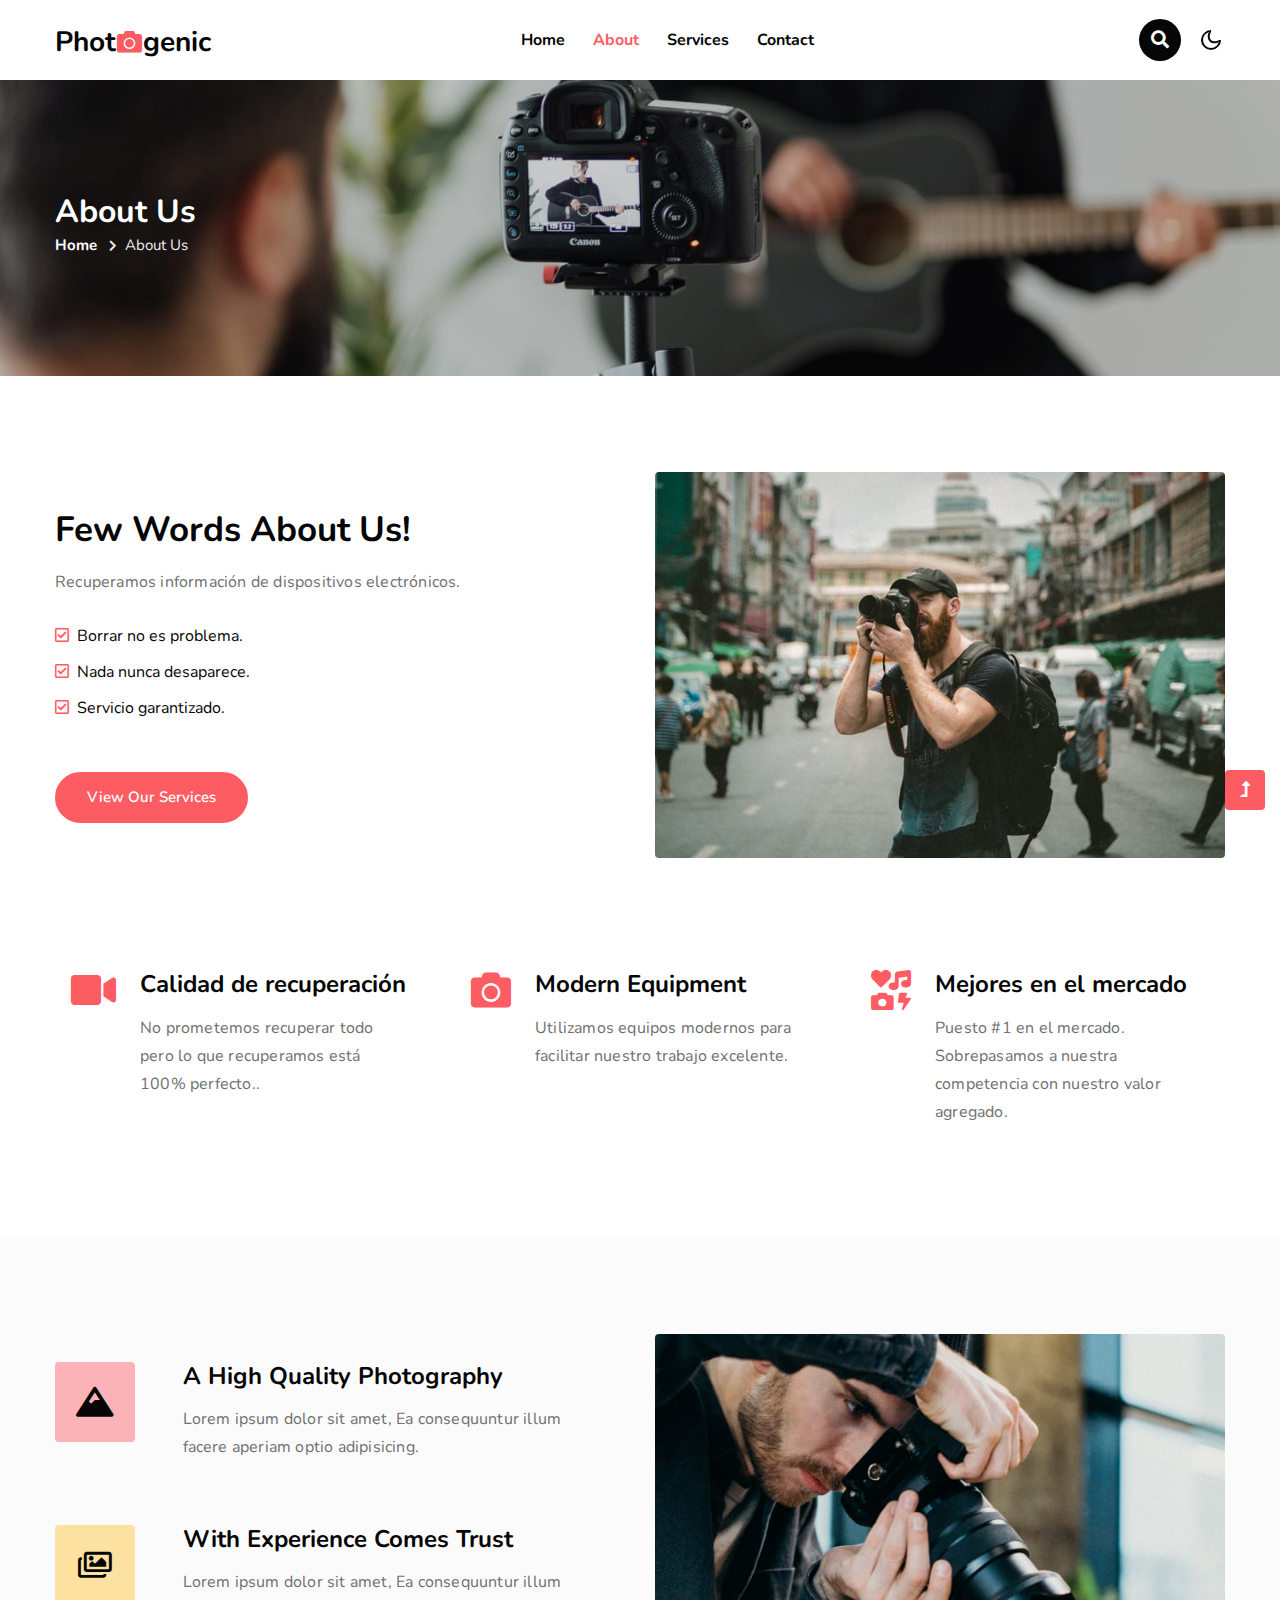
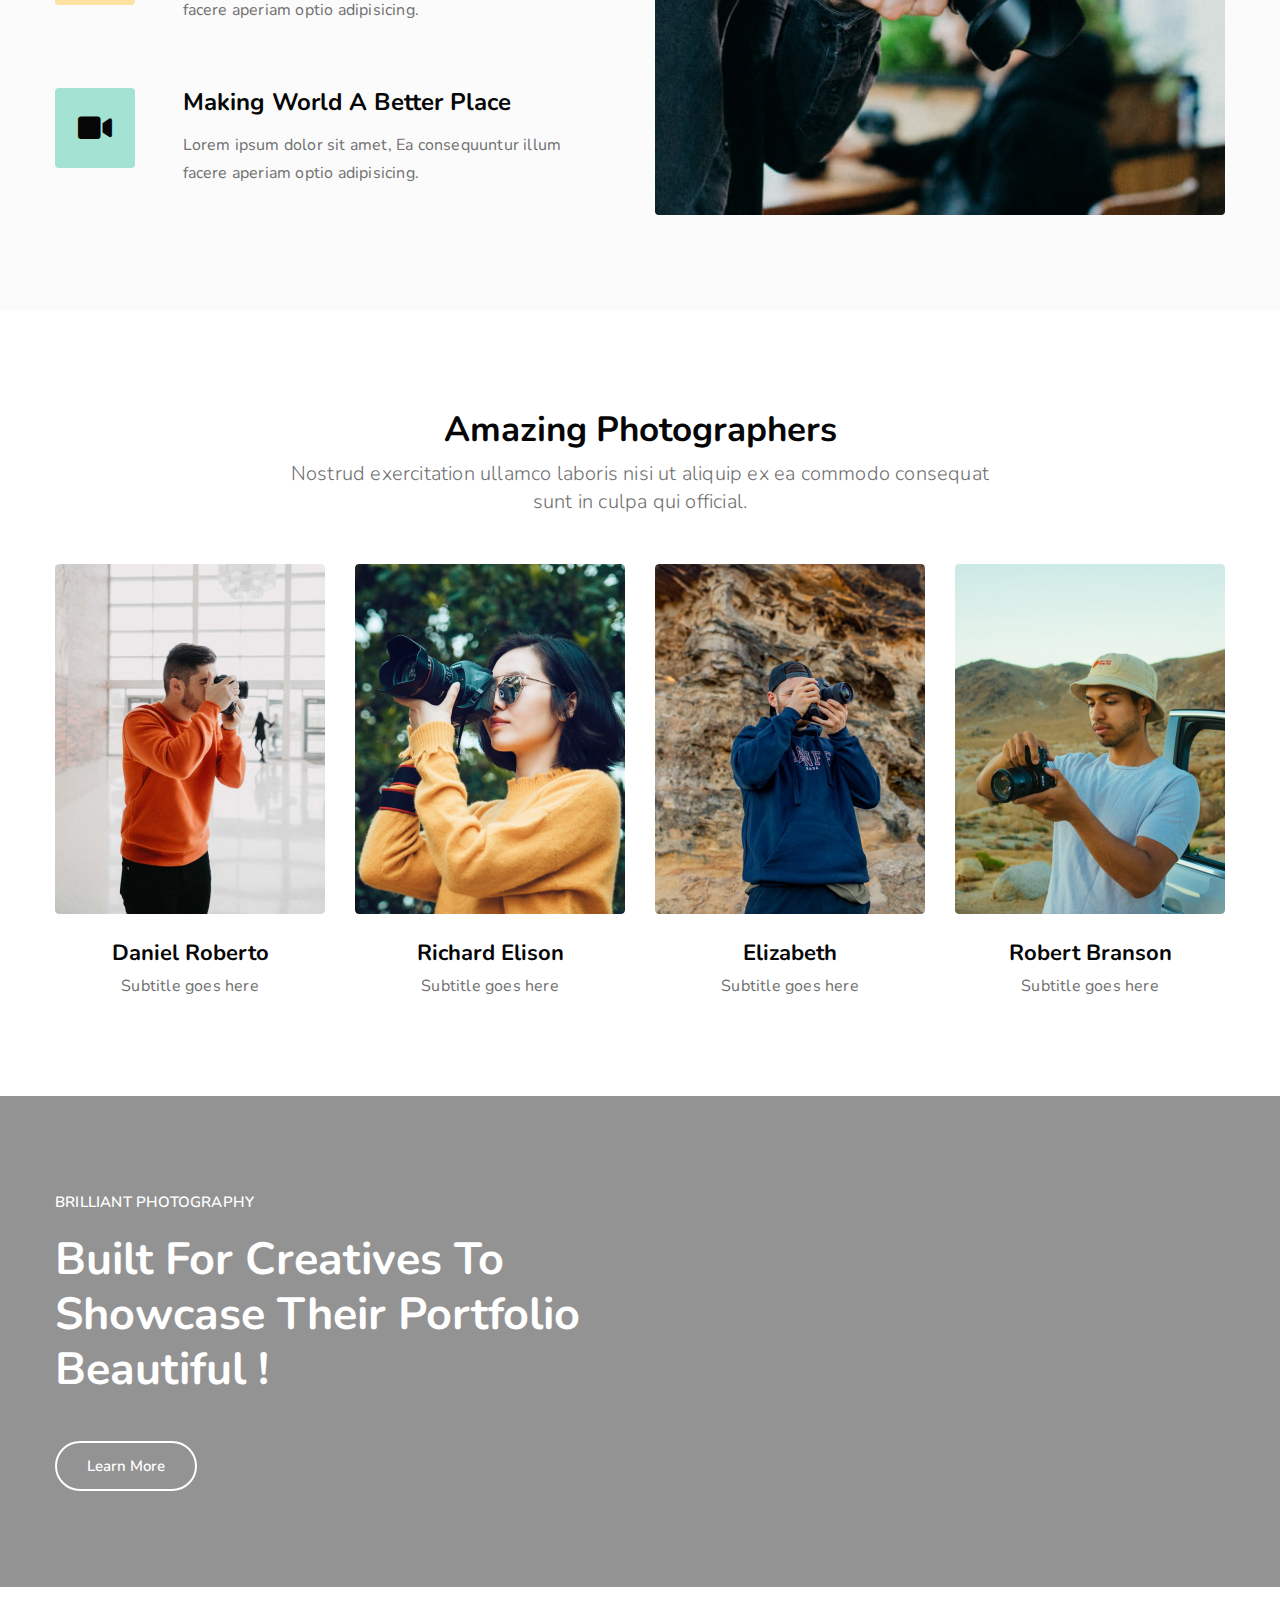
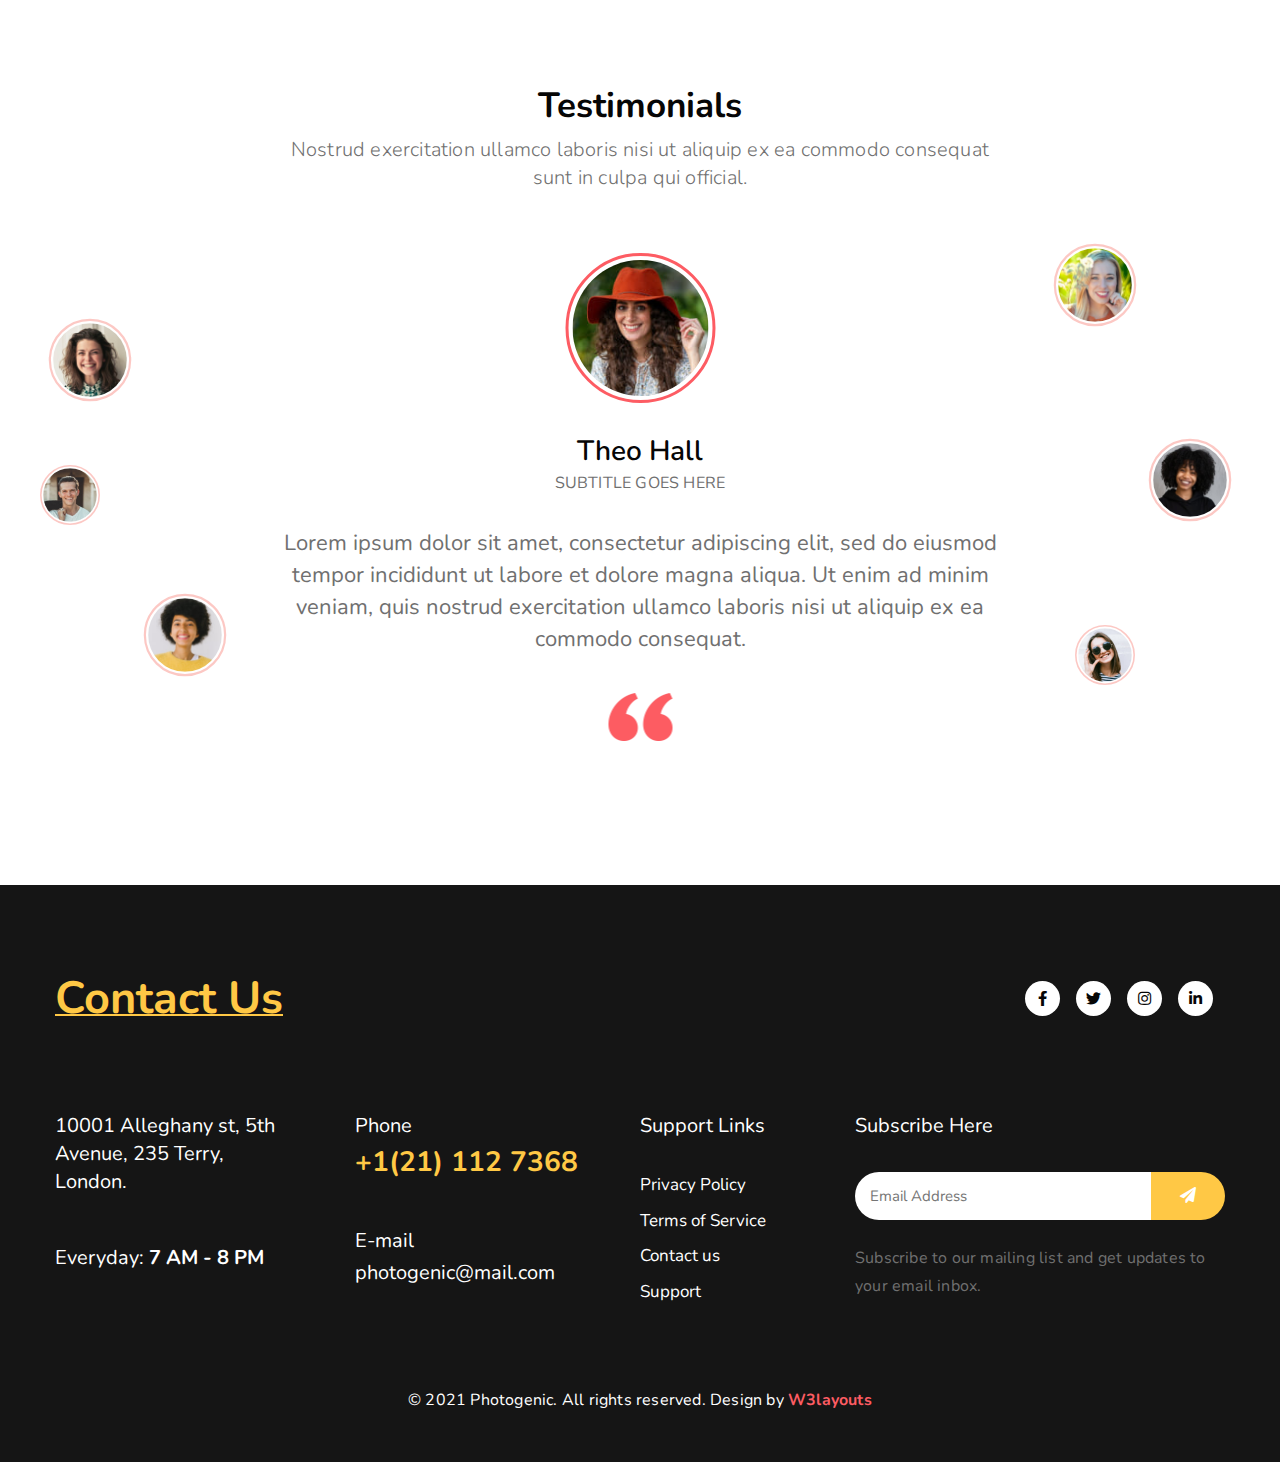
==== commit d5d30267: "V10" ====
--- a/about.html
+++ b/about.html
@@ -1,4 +1,4 @@
-<!--
+﻿<!--
 Author: W3layouts
 Author URL: http://w3layouts.com
 -->
@@ -108,19 +108,11 @@
             <div class="row align-items-center">
                 <div class="col-lg-6 pr-lg-5">
                     <h3 class="title-style mb-sm-3 mb-2">Few Words About Us!</h3>
-                    <p>Consectetur adipiscing elit. Aliquam sit amet
-                        efficitur tortor.Uspendisse efficitur orci urna. In et augue ornare, tempor massa in, luctus
-                        sapien efficitur orci urna.</p>
+                    <p>Recuperamos información de dispositivos electrónicos.</p>
                     <ul class="list-about-2 mt-sm-4 mt-3">
-                        <li class="py-1"><i class="far fa-check-square mr-2"></i>Ut enim ad minim
-                            veniam</li>
-                        <li class="py-2"><i class="far fa-check-square mr-2"></i>Quis nostrud
-                            exercitation
-                            ullamco
-                            laboris</li>
-                        <li class="py-1"><i class="far fa-check-square mr-2"></i>Nisi ut aliquip ex
-                            ea commodo
-                            consequat</li>
+                        <li class="py-1"><i class="far fa-check-square mr-2"></i>Borrar no es problema.</li>
+                        <li class="py-2"><i class="far fa-check-square mr-2"></i>Nada nunca desaparece.</li>
+                        <li class="py-1"><i class="far fa-check-square mr-2"></i>Servicio garantizado.</li>
                     </ul>
                     <a class="btn btn-style btn-style-primary-2 mt-lg-5 mt-4" href="services.html">View Our Services</a>
                 </div>
@@ -135,9 +127,8 @@
                             <i class="fas fa-video"></i>
                         </div>
                         <div class="about-content">
-                            <h5 class="mb-3">Quality Photography</h5>
-                            <p>Sed ut perspiciatis unde omnis iste natus error sit accusa ntium dolor emque
-                                laudan.</p>
+                            <h5 class="mb-3">Calidad de recuperación</h5>
+                            <p>No prometemos recuperar todo pero lo que recuperamos está 100% perfecto..</p>
                         </div>
                     </div>
                 </div>
@@ -148,8 +139,7 @@
                         </div>
                         <div class="about-content">
                             <h5 class="mb-3">Modern Equipment</h5>
-                            <p>Sed ut perspiciatis unde omnis iste natus error sit accusa ntium dolor emque
-                                laudan.</p>
+                            <p>Utilizamos equipos modernos para facilitar nuestro trabajo excelente.</p>
                         </div>
                     </div>
                 </div>
@@ -159,9 +149,8 @@
                             <i class="fas fa-icons"></i>
                         </div>
                         <div class="about-content">
-                            <h5 class="mb-3">Best Quality Lenses</h5>
-                            <p>Sed ut perspiciatis unde omnis iste natus error sit accusa ntium dolor emque
-                                laudan.</p>
+                            <h5 class="mb-3">Mejores en el mercado</h5>
+                            <p>Puesto #1 en el mercado. Sobrepasamos a nuestra competencia con nuestro valor agregado.</p>
                         </div>
                     </div>
                 </div>
